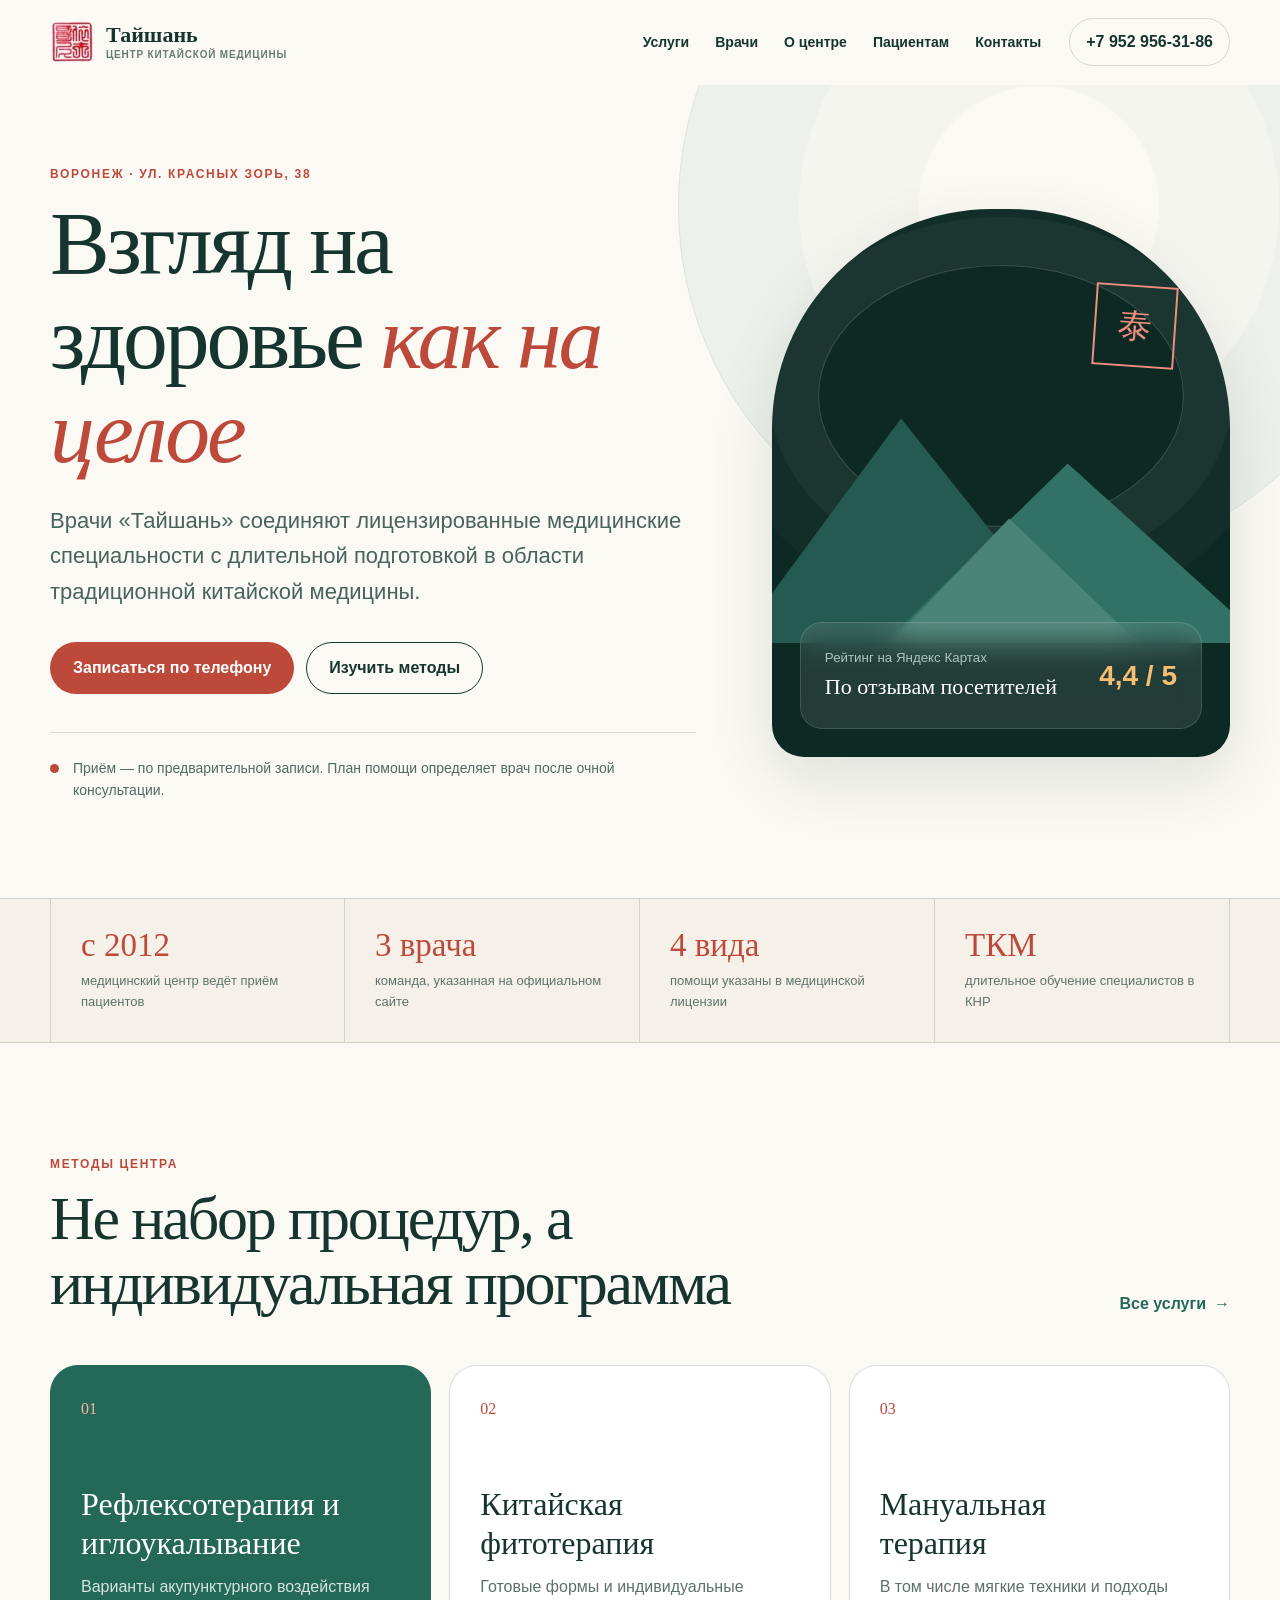
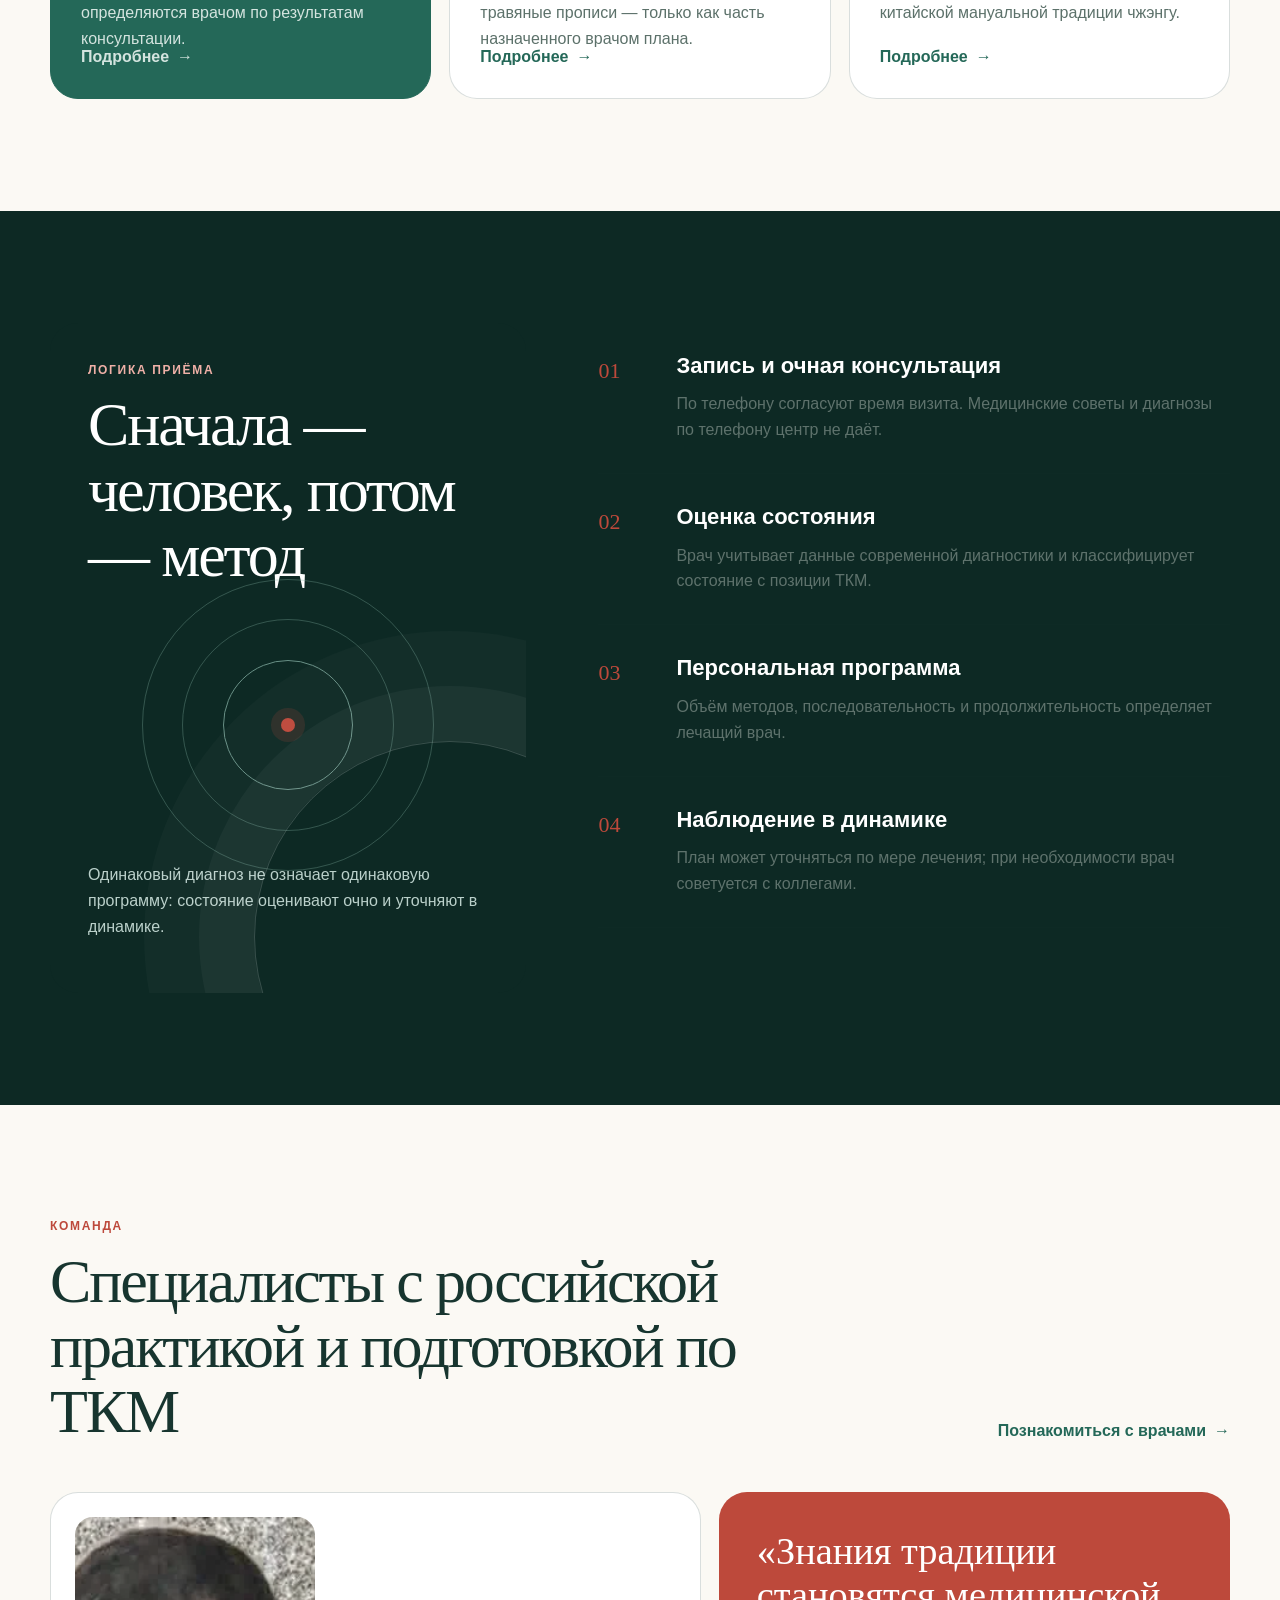
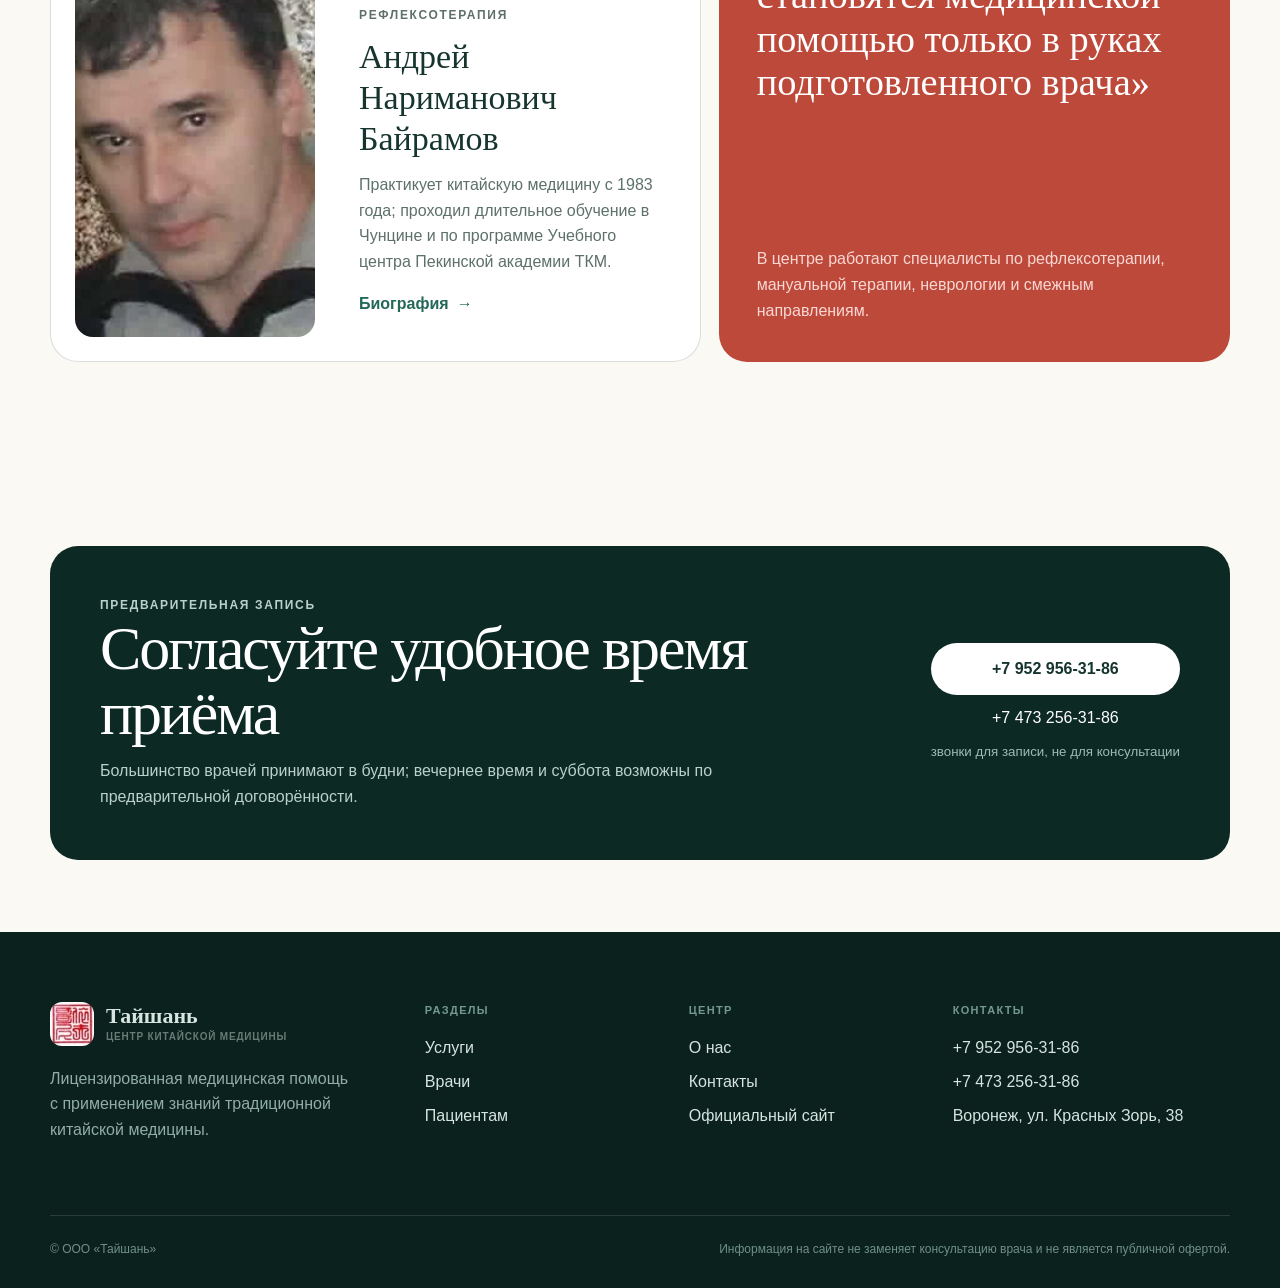
==== index.html @ c24fb1fc "Add files via upload" ====
<!doctype html>
<html lang="ru">
<head>
  <meta charset="utf-8">
  <meta name="viewport" content="width=device-width, initial-scale=1">
  <title>Тайшань — центр китайской медицины в Воронеже</title>
  <meta name="description" content="Центр китайской медицины «Тайшань» в Воронеже: рефлексотерапия, китайская фитотерапия, мануальная терапия, медицинский массаж и неврология.">
  <meta name="theme-color" content="#17352f">
  <link rel="icon" href="assets/images/brand-mark.webp" type="image/webp">
  <link rel="stylesheet" href="styles.css">
</head>
<body>
  <a class="skip-link" href="#main">К содержанию</a>
  <header class="site-header">
    <div class="container header-inner">
      <a class="brand" href="index.html" aria-label="Тайшань — на главную">
        <img src="assets/images/brand-mark.webp" alt="" width="44" height="44">
        <span class="brand-text"><strong>Тайшань</strong><span>центр китайской медицины</span></span>
      </a>
      <nav class="nav" aria-label="Основная навигация">
        <a href="services.html">Услуги</a><a href="doctors.html">Врачи</a><a href="about.html">О центре</a><a href="patients.html">Пациентам</a><a href="contacts.html">Контакты</a>
      </nav>
      <a class="header-phone" href="tel:+79529563186">+7 952 956-31-86</a>
      <button class="menu-toggle" type="button" aria-expanded="false" aria-label="Открыть меню"><span></span></button>
    </div>
  </header>

  <main id="main">
    <section class="hero">
      <div class="container hero-grid">
        <div class="hero-copy" data-reveal>
          <p class="eyebrow">Воронеж · ул. Красных Зорь, 38</p>
          <h1>Взгляд на здоровье <em>как на целое</em></h1>
          <p class="lead">Врачи «Тайшань» соединяют лицензированные медицинские специальности с длительной подготовкой в области традиционной китайской медицины.</p>
          <div class="button-row">
            <a class="button" href="tel:+79529563186">Записаться по телефону</a>
            <a class="button button-outline" href="services.html">Изучить методы</a>
          </div>
          <div class="hero-note"><span></span><div>Приём — по предварительной записи. План помощи определяет врач после очной консультации.</div></div>
        </div>
        <div class="hero-art" data-reveal aria-label="Схематичный силуэт горы Тайшань">
          <div class="hero-seal" aria-hidden="true">泰</div>
          <div class="mountains" aria-hidden="true"><i class="mountain"></i><i class="mountain"></i><i class="mountain"></i></div>
          <div class="hero-card"><div><small>Рейтинг на Яндекс Картах</small><strong>По отзывам посетителей</strong></div><b>4,4 / 5</b></div>
        </div>
      </div>
    </section>

    <section class="fact-strip" aria-label="Ключевые факты">
      <div class="container facts">
        <div class="fact"><strong>с 2012</strong><span>медицинский центр ведёт приём пациентов</span></div>
        <div class="fact"><strong>3 врача</strong><span>команда, указанная на официальном сайте</span></div>
        <div class="fact"><strong>4 вида</strong><span>помощи указаны в медицинской лицензии</span></div>
        <div class="fact"><strong>ТКМ</strong><span>длительное обучение специалистов в КНР</span></div>
      </div>
    </section>

    <section class="section">
      <div class="container">
        <div class="section-head" data-reveal>
          <div><p class="eyebrow">Методы центра</p><h2>Не набор процедур, а индивидуальная программа</h2></div>
          <a class="text-link" href="services.html">Все услуги</a>
        </div>
        <div class="service-grid">
          <article class="service-card featured" data-reveal><span class="service-number">01</span><h3>Рефлексотерапия и иглоукалывание</h3><p>Варианты акупунктурного воздействия определяются врачом по результатам консультации.</p><a class="text-link" href="services.html#acupuncture">Подробнее</a></article>
          <article class="service-card" data-reveal><span class="service-number">02</span><h3>Китайская фитотерапия</h3><p>Готовые формы и индивидуальные травяные прописи — только как часть назначенного врачом плана.</p><a class="text-link" href="services.html#phytotherapy">Подробнее</a></article>
          <article class="service-card" data-reveal><span class="service-number">03</span><h3>Мануальная терапия</h3><p>В том числе мягкие техники и подходы китайской мануальной традиции чжэнгу.</p><a class="text-link" href="services.html#manual">Подробнее</a></article>
        </div>
      </div>
    </section>

    <section class="section section-jade">
      <div class="container approach-grid">
        <div class="approach-visual" data-reveal><p class="eyebrow">Логика приёма</p><h2>Сначала — человек, потом — метод</h2><div class="pulse" aria-hidden="true"><i></i></div><p class="muted">Одинаковый диагноз не означает одинаковую программу: состояние оценивают очно и уточняют в динамике.</p></div>
        <div data-reveal><div class="approach-list">
          <article class="approach-item"><div><h3>Запись и очная консультация</h3><p>По телефону согласуют время визита. Медицинские советы и диагнозы по телефону центр не даёт.</p></div></article>
          <article class="approach-item"><div><h3>Оценка состояния</h3><p>Врач учитывает данные современной диагностики и классифицирует состояние с позиции ТКМ.</p></div></article>
          <article class="approach-item"><div><h3>Персональная программа</h3><p>Объём методов, последовательность и продолжительность определяет лечащий врач.</p></div></article>
          <article class="approach-item"><div><h3>Наблюдение в динамике</h3><p>План может уточняться по мере лечения; при необходимости врач советуется с коллегами.</p></div></article>
        </div></div>
      </div>
    </section>

    <section class="section">
      <div class="container">
        <div class="section-head" data-reveal><div><p class="eyebrow">Команда</p><h2>Специалисты с российской практикой и подготовкой по ТКМ</h2></div><a class="text-link" href="doctors.html">Познакомиться с врачами</a></div>
        <div class="doctor-preview">
          <article class="doctor-feature" data-reveal><img src="assets/images/doctor-bayramov.webp" alt="Андрей Нариманович Байрамов" width="254" height="352"><div class="doctor-feature-content"><p class="eyebrow">Рефлексотерапия</p><h3>Андрей Нариманович Байрамов</h3><p>Практикует китайскую медицину с 1983 года; проходил длительное обучение в Чунцине и по программе Учебного центра Пекинской академии ТКМ.</p><a class="text-link" href="doctors.html#bayramov">Биография</a></div></article>
          <aside class="doctor-note-card" data-reveal><blockquote>«Знания традиции становятся медицинской помощью только в руках подготовленного врача»</blockquote><div><p>В центре работают специалисты по рефлексотерапии, мануальной терапии, неврологии и смежным направлениям.</p></div></aside>
        </div>
      </div>
    </section>

    <section class="section-sm">
      <div class="container cta-panel" data-reveal>
        <div><p class="eyebrow">Предварительная запись</p><h2>Согласуйте удобное время приёма</h2><p>Большинство врачей принимают в будни; вечернее время и суббота возможны по предварительной договорённости.</p></div>
        <div class="cta-actions"><a class="button button-light" href="tel:+79529563186">+7 952 956-31-86</a><a href="tel:+74732563186">+7 473 256-31-86</a><small>звонки для записи, не для консультации</small></div>
      </div>
    </section>
  </main>

  <footer class="site-footer">
    <div class="container"><div class="footer-grid">
      <div class="footer-brand"><a class="brand" href="index.html"><img src="assets/images/brand-mark.webp" alt="" width="44" height="44"><span class="brand-text"><strong>Тайшань</strong><span>центр китайской медицины</span></span></a><p>Лицензированная медицинская помощь с применением знаний традиционной китайской медицины.</p></div>
      <div><p class="footer-title">Разделы</p><div class="footer-links"><a href="services.html">Услуги</a><a href="doctors.html">Врачи</a><a href="patients.html">Пациентам</a></div></div>
      <div><p class="footer-title">Центр</p><div class="footer-links"><a href="about.html">О нас</a><a href="contacts.html">Контакты</a><a href="http://тайшань.рф" target="_blank" rel="noopener">Официальный сайт</a></div></div>
      <div><p class="footer-title">Контакты</p><div class="footer-links"><a href="tel:+79529563186">+7 952 956-31-86</a><a href="tel:+74732563186">+7 473 256-31-86</a><span>Воронеж, ул. Красных Зорь, 38</span></div></div>
    </div><div class="footer-bottom">© ООО «Тайшань» <span>Информация на сайте не заменяет консультацию врача и не является публичной офертой.</span></div></div>
  </footer>
  <script src="script.js"></script>
</body>
</html>
---- styles.css ----
:root {
  --ink: #17352f;
  --ink-deep: #0d2924;
  --paper: #f5f1e8;
  --paper-soft: #fbf9f4;
  --jade: #246858;
  --jade-light: #dbe9e2;
  --cinnabar: #bd493b;
  --gold: #c7a35d;
  --line: rgba(23, 53, 47, 0.16);
  --white: #fff;
  --shadow: 0 22px 64px rgba(15, 47, 40, 0.12);
  --radius: 28px;
  --sans: "Segoe UI", Arial, sans-serif;
  --serif: Georgia, "Times New Roman", serif;
}

* { box-sizing: border-box; }
html { scroll-behavior: smooth; }
body {
  margin: 0;
  color: var(--ink);
  background: var(--paper-soft);
  font-family: var(--sans);
  font-size: 16px;
  line-height: 1.62;
  -webkit-font-smoothing: antialiased;
}
body.menu-open { overflow: hidden; }
a { color: inherit; text-decoration: none; }
img { display: block; max-width: 100%; }
button { font: inherit; }
.container { width: min(1180px, calc(100% - 48px)); margin-inline: auto; }
.narrow { width: min(790px, calc(100% - 48px)); margin-inline: auto; }
.skip-link { position: fixed; top: 10px; left: 10px; z-index: 1000; padding: 10px 16px; background: var(--white); transform: translateY(-150%); }
.skip-link:focus { transform: none; }
.eyebrow { margin: 0 0 12px; color: var(--cinnabar); font-size: 12px; font-weight: 800; letter-spacing: .14em; text-transform: uppercase; }
h1, h2, h3, p { margin-top: 0; }
h1, h2 { font-family: var(--serif); font-weight: 400; line-height: 1.05; letter-spacing: -.035em; }
h1 { margin-bottom: 24px; font-size: clamp(48px, 7vw, 92px); }
h2 { margin-bottom: 22px; font-size: clamp(38px, 5vw, 62px); }
h3 { margin-bottom: 12px; font-size: 22px; line-height: 1.2; }
.lead { max-width: 720px; color: #49635d; font-size: clamp(18px, 2vw, 22px); }
.section { padding: 112px 0; }
.section-sm { padding: 72px 0; }
.section-jade { color: var(--white); background: var(--ink-deep); }
.section-jade .eyebrow { color: #efb0a7; }
.section-jade .lead, .section-jade .muted { color: #bad0ca; }
.section-head { display: flex; align-items: end; justify-content: space-between; gap: 32px; margin-bottom: 48px; }
.section-head h2 { max-width: 760px; margin-bottom: 0; }
.muted { color: #62756f; }
.button-row { display: flex; flex-wrap: wrap; gap: 12px; margin-top: 32px; }
.button { display: inline-flex; min-height: 52px; align-items: center; justify-content: center; gap: 10px; padding: 12px 22px; border: 1px solid transparent; border-radius: 999px; background: var(--cinnabar); color: var(--white); font-weight: 750; transition: transform .2s, background .2s, border-color .2s; }
.button:hover { transform: translateY(-2px); background: #a83e32; }
.button-outline { border-color: currentColor; color: var(--ink); background: transparent; }
.button-outline:hover { color: var(--white); border-color: var(--jade); background: var(--jade); }
.button-light { color: var(--ink); background: var(--white); }
.text-link { display: inline-flex; gap: 8px; align-items: center; color: var(--jade); font-weight: 800; }
.text-link::after { content: "→"; transition: transform .2s; }
.text-link:hover::after { transform: translateX(4px); }

.site-header { position: sticky; top: 0; z-index: 100; border-bottom: 1px solid transparent; background: rgba(251, 249, 244, .89); backdrop-filter: blur(18px); }
.site-header.is-scrolled { border-color: var(--line); }
.header-inner { display: flex; min-height: 84px; align-items: center; gap: 28px; }
.brand { display: flex; align-items: center; gap: 12px; margin-right: auto; }
.brand img { width: 44px; height: 44px; border-radius: 12px; }
.brand-text { display: grid; line-height: 1.08; }
.brand-text strong { font-family: var(--serif); font-size: 22px; font-weight: 600; }
.brand-text span { margin-top: 4px; color: #687b75; font-size: 10px; font-weight: 800; letter-spacing: .08em; text-transform: uppercase; }
.nav { display: flex; align-items: center; gap: 26px; }
.nav a { position: relative; font-size: 14px; font-weight: 700; }
.nav a[aria-current="page"], .nav a:hover { color: var(--cinnabar); }
.header-phone { padding: 10px 16px; border: 1px solid var(--line); border-radius: 999px; font-weight: 800; white-space: nowrap; }
.menu-toggle { display: none; width: 48px; height: 48px; border: 1px solid var(--line); border-radius: 50%; color: var(--ink); background: transparent; }
.menu-toggle span, .menu-toggle::before, .menu-toggle::after { display: block; width: 19px; height: 2px; margin: 4px auto; background: currentColor; content: ""; transition: transform .2s, opacity .2s; }
.menu-toggle[aria-expanded="true"] span { opacity: 0; }
.menu-toggle[aria-expanded="true"]::before { transform: translateY(6px) rotate(45deg); }
.menu-toggle[aria-expanded="true"]::after { transform: translateY(-6px) rotate(-45deg); }

.hero { position: relative; overflow: hidden; padding: 80px 0 96px; }
.hero::before { position: absolute; top: -240px; right: -120px; width: 720px; height: 720px; border: 1px solid rgba(36,104,88,.15); border-radius: 50%; content: ""; box-shadow: inset 0 0 0 120px rgba(36,104,88,.035), inset 0 0 0 240px rgba(36,104,88,.025); }
.hero-grid { position: relative; display: grid; grid-template-columns: 1.17fr .83fr; align-items: center; gap: 76px; }
.hero-copy h1 em { color: var(--cinnabar); font-style: italic; }
.hero-note { display: flex; gap: 14px; align-items: flex-start; margin-top: 38px; padding-top: 24px; border-top: 1px solid var(--line); color: #526a63; font-size: 14px; }
.hero-note span { flex: none; width: 9px; height: 9px; margin-top: 7px; border-radius: 50%; background: var(--cinnabar); }
.hero-art { position: relative; min-height: 548px; border-radius: 220px 220px 32px 32px; color: var(--white); background: var(--ink-deep); box-shadow: var(--shadow); overflow: hidden; }
.hero-art::before { position: absolute; inset: 56px 46px auto; height: 260px; border: 1px solid rgba(255,255,255,.18); border-radius: 50%; content: ""; box-shadow: 0 0 0 48px rgba(255,255,255,.035), 0 0 0 96px rgba(255,255,255,.025); }
.mountains { position: absolute; right: -8%; bottom: 114px; left: -8%; height: 250px; }
.mountain { position: absolute; bottom: 0; width: 65%; height: 90%; clip-path: polygon(0 100%, 48% 0, 100% 100%); background: #255a50; }
.mountain:nth-child(2) { right: 0; width: 72%; height: 72%; background: #317264; }
.mountain:nth-child(3) { left: 29%; width: 47%; height: 50%; background: #498476; }
.hero-seal { position: absolute; top: 76px; right: 54px; display: grid; width: 82px; height: 82px; place-items: center; border: 2px solid #ef8d7f; color: #ef8d7f; font-family: var(--serif); font-size: 34px; transform: rotate(4deg); }
.hero-card { position: absolute; right: 28px; bottom: 28px; left: 28px; display: grid; grid-template-columns: 1fr auto; gap: 20px; align-items: center; padding: 24px; border: 1px solid rgba(255,255,255,.14); border-radius: 22px; background: rgba(255,255,255,.09); backdrop-filter: blur(14px); }
.hero-card small { display: block; color: #abc5be; }
.hero-card strong { font-family: var(--serif); font-size: 22px; font-weight: 400; }
.hero-card b { color: #f4bf72; font-size: 28px; }

.fact-strip { border-block: 1px solid var(--line); background: var(--paper); }
.facts { display: grid; grid-template-columns: repeat(4, 1fr); }
.fact { padding: 30px; border-right: 1px solid var(--line); }
.fact:first-child { border-left: 1px solid var(--line); }
.fact strong { display: block; color: var(--cinnabar); font-family: var(--serif); font-size: 33px; font-weight: 400; line-height: 1; }
.fact span { display: block; margin-top: 8px; color: #60736d; font-size: 13px; }

.service-grid { display: grid; grid-template-columns: repeat(3, 1fr); gap: 18px; }
.service-card { position: relative; min-height: 330px; padding: 30px; border: 1px solid var(--line); border-radius: var(--radius); background: var(--white); overflow: hidden; transition: transform .25s, box-shadow .25s; }
.service-card:hover { transform: translateY(-5px); box-shadow: var(--shadow); }
.service-number { color: var(--cinnabar); font-family: var(--serif); font-size: 16px; }
.service-card h3 { max-width: 260px; margin-top: 64px; font-family: var(--serif); font-size: 32px; font-weight: 400; }
.service-card p { color: #5c716a; }
.service-card .text-link { position: absolute; bottom: 28px; left: 30px; }
.service-card.featured { color: var(--white); border-color: var(--jade); background: var(--jade); }
.service-card.featured p, .service-card.featured .text-link { color: #d4e4df; }
.service-card.featured .service-number { color: #f4b5ab; }

.approach-grid { display: grid; grid-template-columns: .86fr 1.14fr; gap: 72px; align-items: start; }
.approach-visual { position: sticky; top: 120px; min-height: 540px; padding: 38px; border-radius: var(--radius); color: var(--white); background: var(--ink-deep); overflow: hidden; }
.approach-visual::after { position: absolute; right: -120px; bottom: -140px; width: 390px; height: 390px; border: 1px solid rgba(255,255,255,.18); border-radius: 50%; content: ""; box-shadow: 0 0 0 55px rgba(255,255,255,.04), 0 0 0 110px rgba(255,255,255,.025); }
.pulse { display: grid; width: 130px; height: 130px; margin: 72px auto; place-items: center; border: 1px solid #688f85; border-radius: 50%; }
.pulse::before, .pulse::after { position: absolute; border: 1px solid rgba(126,171,159,.35); border-radius: 50%; content: ""; }
.pulse::before { width: 210px; height: 210px; }
.pulse::after { width: 290px; height: 290px; }
.pulse i { width: 14px; height: 14px; border-radius: 50%; background: var(--cinnabar); box-shadow: 0 0 0 10px rgba(189,73,59,.16); }
.approach-list { counter-reset: item; }
.approach-item { display: grid; grid-template-columns: 56px 1fr; gap: 22px; padding: 30px 0; border-bottom: 1px solid var(--line); }
.approach-item::before { counter-increment: item; content: "0" counter(item); color: var(--cinnabar); font-family: var(--serif); font-size: 22px; }
.approach-item p { margin-bottom: 0; color: #5e726c; }

.doctor-preview { display: grid; grid-template-columns: 1.12fr .88fr; gap: 18px; }
.doctor-feature { display: grid; grid-template-columns: 240px 1fr; gap: 34px; padding: 24px; border: 1px solid var(--line); border-radius: var(--radius); background: var(--white); }
.doctor-feature img { width: 100%; height: 100%; min-height: 390px; object-fit: cover; border-radius: 18px; filter: saturate(.76); }
.doctor-feature-content { align-self: end; padding: 20px 10px; }
.doctor-feature-content h3 { font-family: var(--serif); font-size: 34px; font-weight: 400; }
.doctor-feature-content p { color: #5d706a; }
.doctor-note-card { display: flex; min-height: 470px; flex-direction: column; justify-content: space-between; padding: 38px; border-radius: var(--radius); color: var(--white); background: var(--cinnabar); }
.doctor-note-card blockquote { margin: 0; font-family: var(--serif); font-size: clamp(27px, 3vw, 40px); line-height: 1.14; }
.doctor-note-card p { margin-bottom: 0; color: #f9d8d3; }

.cta-panel { display: grid; grid-template-columns: 1fr auto; gap: 44px; align-items: center; padding: 50px; border-radius: var(--radius); color: var(--white); background: var(--ink-deep); }
.cta-panel h2 { max-width: 740px; margin-bottom: 12px; }
.cta-panel p { max-width: 720px; margin-bottom: 0; color: #bad0ca; }
.cta-actions { display: grid; gap: 10px; text-align: center; }
.cta-actions small { color: #9fbab3; }

.page-hero { position: relative; overflow: hidden; padding: 80px 0 92px; border-bottom: 1px solid var(--line); background: var(--paper); }
.page-hero::after { position: absolute; right: -100px; bottom: -300px; width: 650px; height: 650px; border: 1px solid rgba(36,104,88,.15); border-radius: 50%; content: ""; box-shadow: 0 0 0 85px rgba(36,104,88,.035), 0 0 0 170px rgba(36,104,88,.025); }
.page-hero .container { position: relative; z-index: 1; }
.page-hero h1 { max-width: 920px; }
.breadcrumb { display: flex; flex-wrap: wrap; gap: 8px; margin-bottom: 38px; color: #667a74; font-size: 13px; }
.breadcrumb span::before { margin-right: 8px; content: "/"; }

.detail-grid { display: grid; grid-template-columns: 320px 1fr; gap: 72px; }
.side-nav { position: sticky; top: 116px; display: grid; gap: 8px; align-self: start; padding: 18px; border: 1px solid var(--line); border-radius: 22px; background: var(--white); }
.side-nav a { padding: 12px 14px; border-radius: 12px; font-weight: 700; }
.side-nav a:hover { color: var(--cinnabar); background: var(--paper); }
.content-section { padding-bottom: 68px; scroll-margin-top: 120px; }
.content-section + .content-section { padding-top: 68px; border-top: 1px solid var(--line); }
.content-section h2 { font-size: clamp(34px, 4vw, 50px); }
.content-section h3 { margin-top: 28px; }
.content-section ul { padding-left: 20px; }
.content-section li + li { margin-top: 8px; }
.method-tags { display: flex; flex-wrap: wrap; gap: 9px; margin-top: 24px; }
.method-tags span { padding: 8px 13px; border: 1px solid var(--line); border-radius: 999px; color: #526a63; background: var(--white); font-size: 14px; }
.notice { margin: 30px 0; padding: 24px; border-left: 4px solid var(--cinnabar); border-radius: 0 18px 18px 0; background: #f6e7e2; }
.notice p:last-child { margin-bottom: 0; }

.direction-grid { display: grid; grid-template-columns: repeat(2, 1fr); gap: 16px; }
.direction-card { padding: 26px; border: 1px solid var(--line); border-radius: 22px; background: var(--white); }
.direction-card h3 { font-family: var(--serif); font-weight: 400; }
.direction-card p { margin-bottom: 0; color: #5c716a; }
.direction-card strong { display: inline-block; margin-bottom: 16px; color: var(--cinnabar); font-family: var(--serif); font-size: 25px; }

.team-grid { display: grid; gap: 28px; }
.team-card { display: grid; grid-template-columns: 290px 1fr; gap: 42px; padding: 28px; border: 1px solid var(--line); border-radius: var(--radius); background: var(--white); }
.team-photo, .team-placeholder { min-height: 360px; border-radius: 20px; }
.team-photo { width: 100%; height: 100%; object-fit: cover; filter: saturate(.78); }
.team-placeholder { position: relative; display: grid; place-items: center; color: #dcebe6; background: var(--ink-deep); overflow: hidden; }
.team-placeholder::before { position: absolute; width: 230px; height: 230px; border: 1px solid rgba(255,255,255,.16); border-radius: 50%; content: ""; box-shadow: 0 0 0 42px rgba(255,255,255,.035); }
.team-placeholder span { position: relative; z-index: 1; font-family: var(--serif); font-size: 72px; }
.team-copy { align-self: center; padding-right: 24px; }
.team-copy h2 { margin-bottom: 8px; font-size: clamp(34px, 4vw, 48px); }
.team-role { margin-bottom: 22px; color: var(--cinnabar); font-weight: 800; }
.team-copy details { margin-top: 18px; padding-top: 18px; border-top: 1px solid var(--line); }
.team-copy summary { cursor: pointer; color: var(--jade); font-weight: 800; }
.team-copy details p { margin: 16px 0 0; color: #5b7069; }

.timeline { position: relative; display: grid; gap: 0; }
.timeline::before { position: absolute; top: 8px; bottom: 8px; left: 90px; width: 1px; background: var(--line); content: ""; }
.timeline-item { display: grid; grid-template-columns: 70px 1fr; gap: 40px; padding: 18px 0 36px; }
.timeline-item strong { position: relative; color: var(--cinnabar); font-family: var(--serif); font-size: 22px; }
.timeline-item strong::after { position: absolute; top: 7px; right: -27px; width: 9px; height: 9px; border: 4px solid var(--paper-soft); border-radius: 50%; background: var(--jade); content: ""; }
.timeline-item p { margin-bottom: 0; }

.doc-grid { display: grid; grid-template-columns: repeat(2, 1fr); gap: 18px; }
.doc-card { padding: 24px; border: 1px solid var(--line); border-radius: 22px; background: var(--white); }
.doc-card img { width: 100%; height: 440px; object-fit: contain; border-radius: 14px; background: #ebe8df; }
.doc-card p { margin: 18px 0 0; color: #566d66; }

.faq { border-top: 1px solid var(--line); }
.faq details { border-bottom: 1px solid var(--line); }
.faq summary { display: flex; justify-content: space-between; gap: 20px; padding: 24px 0; cursor: pointer; font-family: var(--serif); font-size: 24px; list-style: none; }
.faq summary::after { content: "+"; color: var(--cinnabar); }
.faq details[open] summary::after { content: "−"; }
.faq details p { max-width: 760px; padding: 0 0 24px; color: #5d716b; }

.contact-grid { display: grid; grid-template-columns: .92fr 1.08fr; gap: 18px; }
.contact-card { padding: 38px; border: 1px solid var(--line); border-radius: var(--radius); background: var(--white); }
.contact-card.dark { color: var(--white); background: var(--ink-deep); }
.contact-list { display: grid; gap: 26px; margin-top: 36px; }
.contact-item small { display: block; margin-bottom: 3px; color: #6d817b; font-size: 11px; font-weight: 800; letter-spacing: .1em; text-transform: uppercase; }
.contact-card.dark .contact-item small { color: #9bb8b0; }
.contact-item a, .contact-item strong { font-family: var(--serif); font-size: clamp(22px, 3vw, 31px); font-weight: 400; }
.map-schematic { position: relative; min-height: 480px; border-radius: var(--radius); background: #dde5de; overflow: hidden; }
.map-schematic::before, .map-schematic::after { position: absolute; background: rgba(255,255,255,.78); content: ""; transform: rotate(-11deg); }
.map-schematic::before { top: -80px; left: 47%; width: 42px; height: 700px; }
.map-schematic::after { top: 47%; left: -80px; width: 760px; height: 34px; transform: rotate(7deg); }
.map-line { position: absolute; top: -20px; right: 20%; width: 18px; height: 560px; background: rgba(255,255,255,.55); transform: rotate(34deg); }
.map-pin { position: absolute; z-index: 2; top: 47%; left: 53%; display: grid; width: 94px; height: 94px; place-items: center; border: 8px solid rgba(255,255,255,.8); border-radius: 50% 50% 50% 6px; color: var(--white); background: var(--cinnabar); font-family: var(--serif); font-size: 30px; transform: translate(-50%,-50%) rotate(-45deg); box-shadow: var(--shadow); }
.map-pin span { transform: rotate(45deg); }
.map-caption { position: absolute; z-index: 3; right: 24px; bottom: 24px; left: 24px; display: flex; justify-content: space-between; gap: 16px; align-items: center; padding: 20px; border-radius: 18px; background: rgba(255,255,255,.93); }
.map-caption p { margin-bottom: 0; }

.site-footer { padding: 70px 0 28px; color: #d7e4e0; background: #0a211d; }
.footer-grid { display: grid; grid-template-columns: 1.2fr .8fr .8fr 1fr; gap: 42px; }
.footer-brand p { max-width: 300px; margin-top: 20px; color: #91ada5; }
.footer-title { margin-bottom: 16px; color: #74988e; font-size: 11px; font-weight: 800; letter-spacing: .12em; text-transform: uppercase; }
.footer-links { display: grid; gap: 8px; }
.footer-links a:hover { color: #f1a79b; }
.footer-bottom { display: flex; justify-content: space-between; gap: 20px; margin-top: 56px; padding-top: 24px; border-top: 1px solid rgba(255,255,255,.12); color: #718f87; font-size: 12px; }

[data-reveal] { opacity: 0; transform: translateY(18px); transition: opacity .6s ease, transform .6s ease; }
[data-reveal].is-visible { opacity: 1; transform: none; }
:focus-visible { outline: 3px solid rgba(189,73,59,.55); outline-offset: 4px; }

@media (max-width: 1020px) {
  .nav, .header-phone { display: none; }
  .menu-toggle { display: block; }
  .nav.is-open { position: fixed; inset: 84px 0 0; display: flex; flex-direction: column; align-items: stretch; gap: 0; padding: 24px; background: var(--paper-soft); }
  .nav.is-open a { padding: 17px 0; border-bottom: 1px solid var(--line); font-family: var(--serif); font-size: 26px; }
  .hero-grid, .approach-grid, .contact-grid { grid-template-columns: 1fr; }
  .hero-art { min-height: 500px; }
  .service-grid { grid-template-columns: repeat(2, 1fr); }
  .service-card:last-child { grid-column: 1 / -1; }
  .facts { grid-template-columns: repeat(2, 1fr); }
  .fact:nth-child(3) { border-left: 1px solid var(--line); }
  .fact:nth-child(-n+2) { border-bottom: 1px solid var(--line); }
  .approach-visual { position: relative; top: auto; min-height: 430px; }
  .doctor-preview { grid-template-columns: 1fr; }
  .detail-grid { grid-template-columns: 1fr; }
  .side-nav { position: static; grid-template-columns: repeat(3, 1fr); }
  .team-card { grid-template-columns: 230px 1fr; }
  .footer-grid { grid-template-columns: repeat(2, 1fr); }
}

@media (max-width: 720px) {
  .container, .narrow { width: min(100% - 30px, 1180px); }
  .section { padding: 76px 0; }
  .section-sm { padding: 54px 0; }
  .header-inner { min-height: 72px; }
  .nav.is-open { inset: 72px 0 0; }
  .brand-text span { display: none; }
  .hero { padding: 54px 0 72px; }
  .hero-grid { gap: 42px; }
  .hero-art { min-height: 440px; }
  .hero-seal { top: 58px; right: 34px; width: 68px; height: 68px; }
  .hero-card { grid-template-columns: 1fr; }
  .hero-card b { font-size: 23px; }
  .section-head { display: block; }
  .section-head .text-link { margin-top: 18px; }
  .service-grid, .direction-grid, .doc-grid { grid-template-columns: 1fr; }
  .service-card:last-child { grid-column: auto; }
  .service-card { min-height: 300px; }
  .doctor-feature, .team-card { grid-template-columns: 1fr; }
  .doctor-feature img { max-height: 440px; }
  .team-photo, .team-placeholder { min-height: 330px; }
  .team-copy { padding-right: 0; }
  .cta-panel { grid-template-columns: 1fr; padding: 32px 24px; }
  .cta-actions { justify-items: start; }
  .page-hero { padding: 54px 0 68px; }
  .side-nav { display: flex; margin-inline: -15px; padding: 14px 15px; border-inline: 0; border-radius: 0; overflow-x: auto; }
  .side-nav a { white-space: nowrap; }
  .map-caption { display: block; }
  .map-caption .button { margin-top: 14px; }
  .contact-card { padding: 28px 22px; }
  .footer-grid { grid-template-columns: 1fr; }
  .footer-bottom { display: block; }
  .footer-bottom span { display: block; margin-top: 8px; }
}

@media (max-width: 430px) {
  h1 { font-size: 44px; }
  h2 { font-size: 37px; }
  .facts { grid-template-columns: 1fr; }
  .fact { border-right: 1px solid var(--line); border-bottom: 1px solid var(--line); border-left: 1px solid var(--line); }
  .fact:last-child { border-bottom: 0; }
  .hero-art { min-height: 400px; }
  .hero-card { right: 16px; bottom: 16px; left: 16px; padding: 19px; }
  .approach-item { grid-template-columns: 42px 1fr; gap: 12px; }
  .timeline::before { left: 62px; }
  .timeline-item { grid-template-columns: 52px 1fr; gap: 25px; }
  .timeline-item strong::after { right: -17px; }
  .doc-card img { height: 360px; }
  .map-schematic { min-height: 520px; }
}

@media (prefers-reduced-motion: reduce) {
  *, *::before, *::after { scroll-behavior: auto !important; transition-duration: .01ms !important; }
  [data-reveal] { opacity: 1; transform: none; }
}
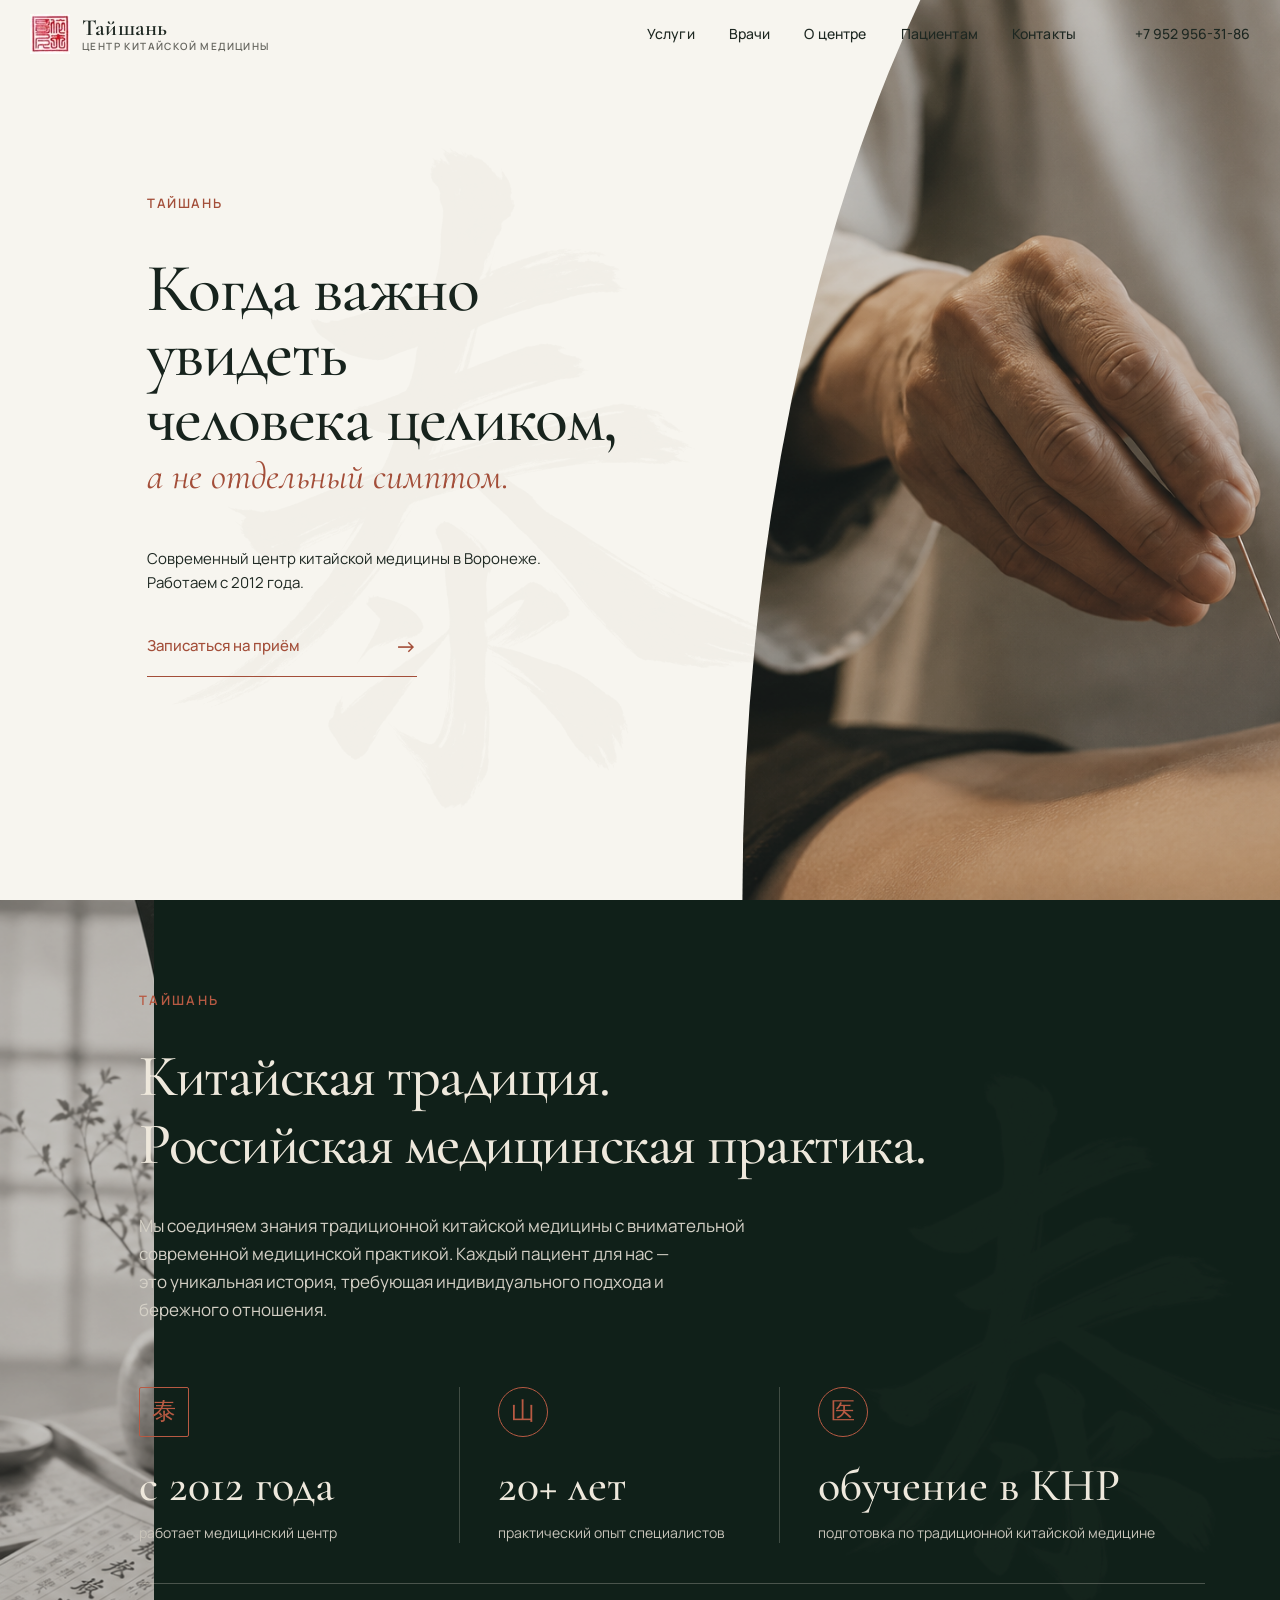
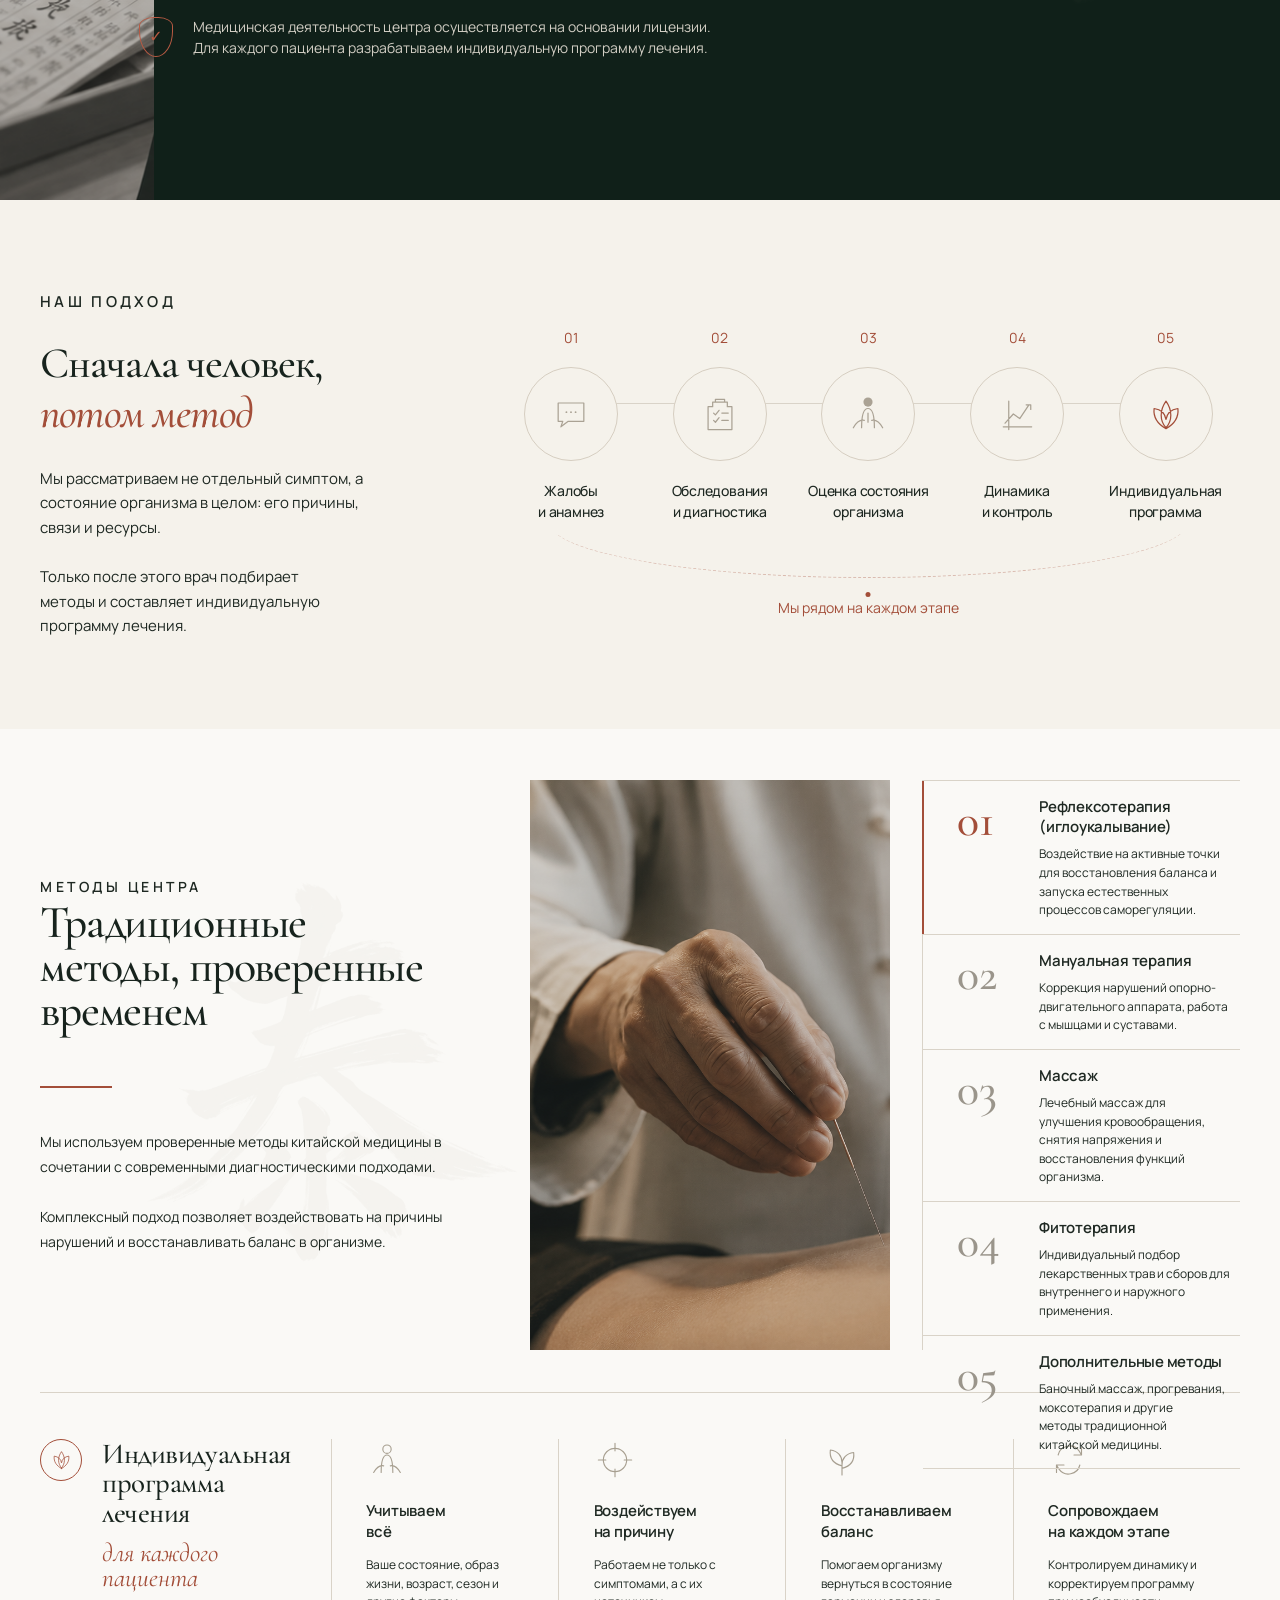
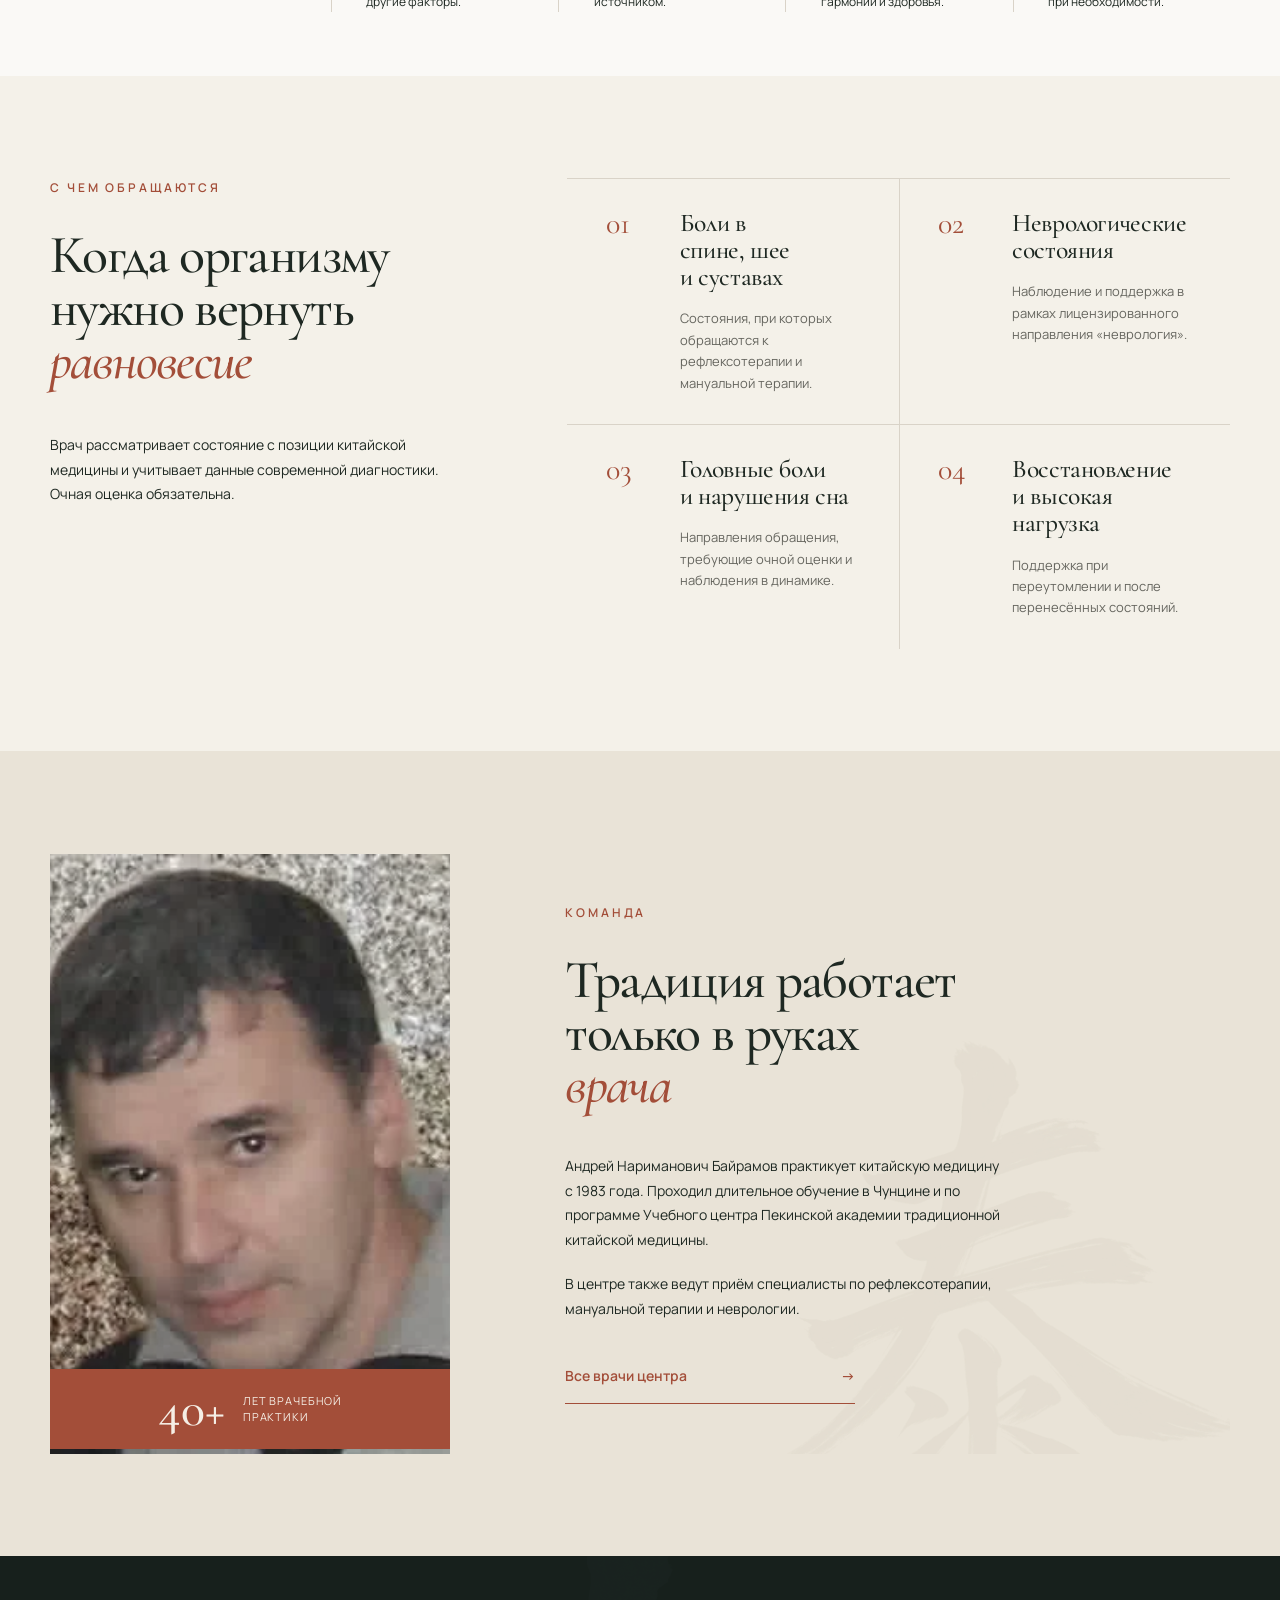
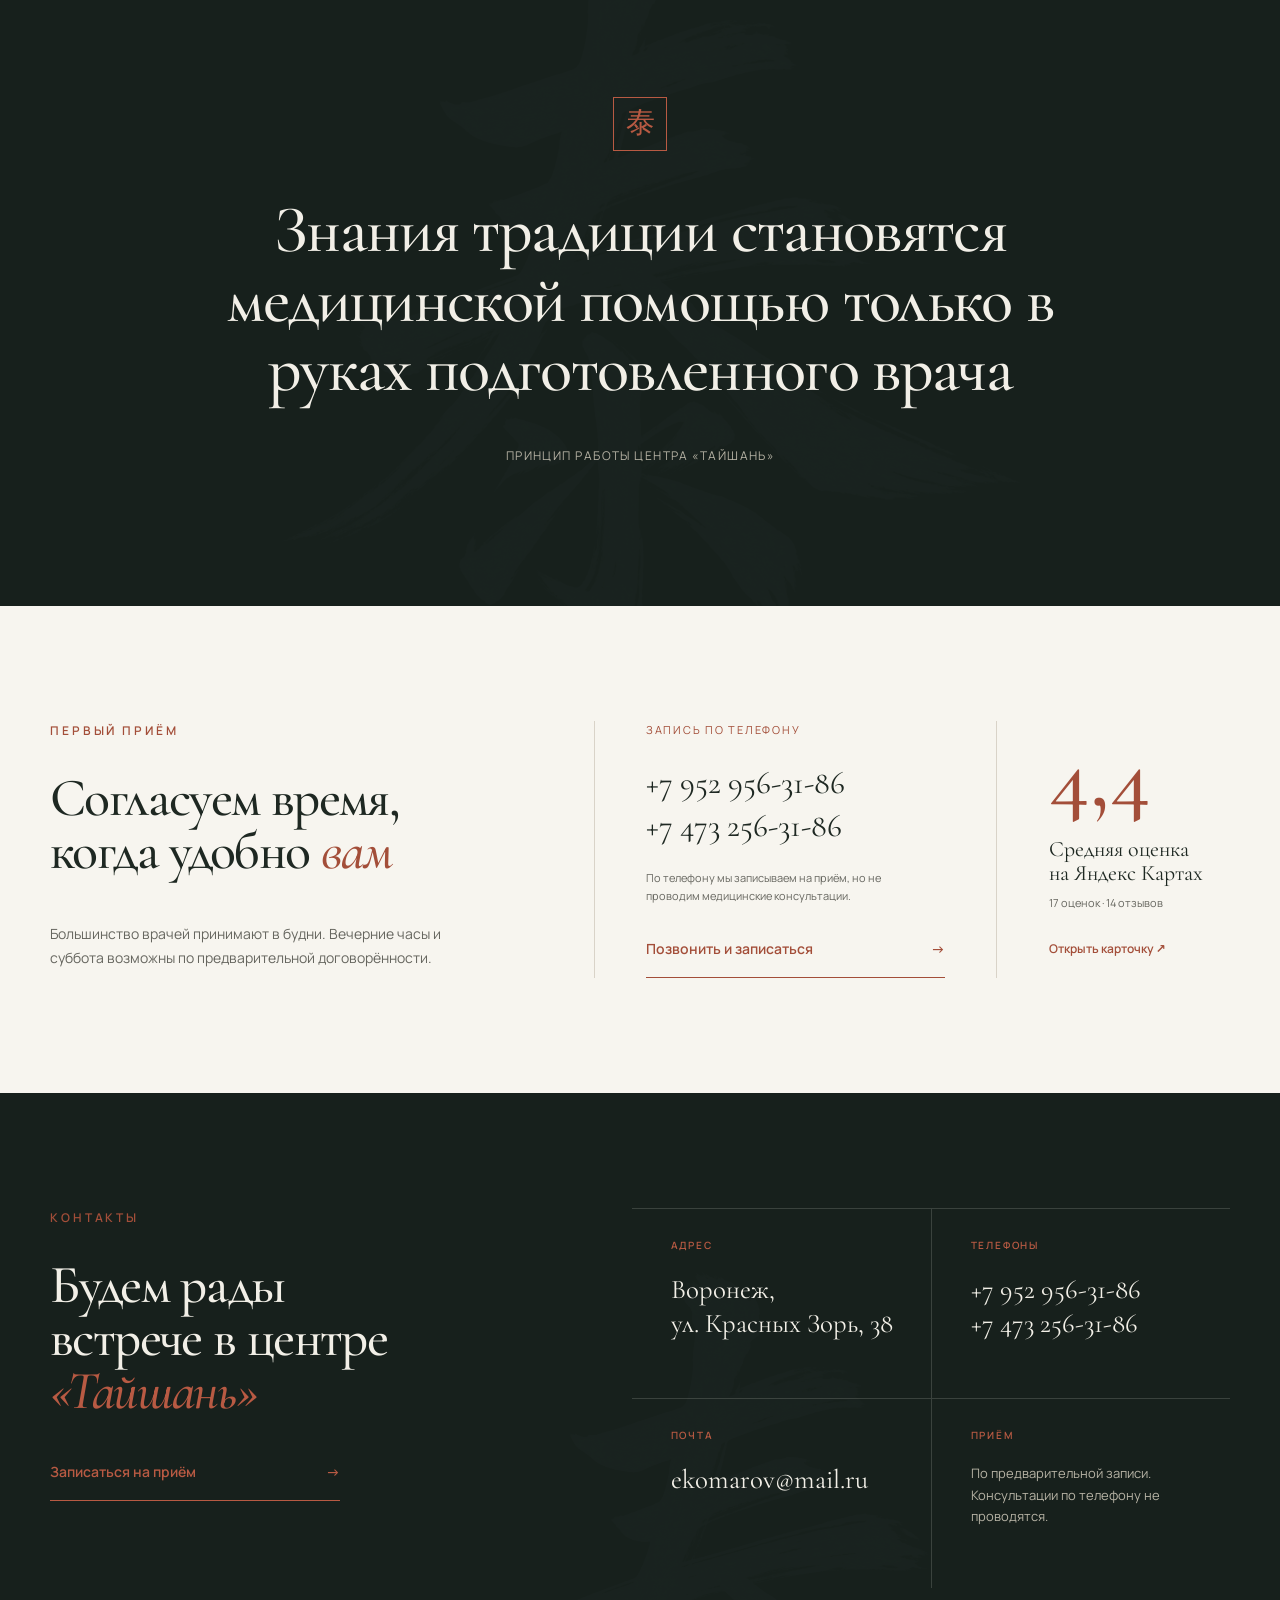
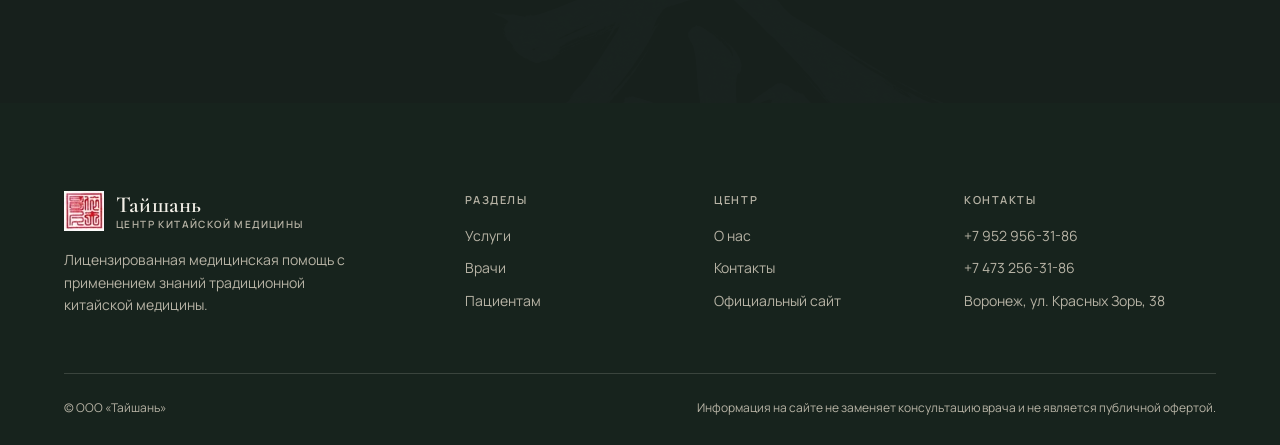
==== commit 56189468: "Обновить главную и добавить страницы методов" ====
--- a/index.html
+++ b/index.html
@@ -4,9 +4,12 @@
   <meta charset="utf-8">
   <meta name="viewport" content="width=device-width, initial-scale=1">
   <title>Тайшань — центр китайской медицины в Воронеже</title>
-  <meta name="description" content="Центр китайской медицины «Тайшань» в Воронеже: рефлексотерапия, китайская фитотерапия, мануальная терапия, медицинский массаж и неврология.">
-  <meta name="theme-color" content="#17352f">
+  <meta name="description" content="Центр китайской медицины «Тайшань» в Воронеже: рефлексотерапия, китайская фитотерапия, мануальная терапия, медицинский массаж и неврология. Приём по предварительной записи.">
+  <meta name="theme-color" content="#17201c">
   <link rel="icon" href="assets/images/brand-mark.webp" type="image/webp">
+  <link rel="preconnect" href="https://fonts.googleapis.com">
+  <link rel="preconnect" href="https://fonts.gstatic.com" crossorigin>
+  <link rel="stylesheet" href="https://fonts.googleapis.com/css2?family=Cormorant+Garamond:ital,wght@0,500;0,600;1,500&family=Manrope:wght@400;500;600;700&display=swap">
   <link rel="stylesheet" href="styles.css">
 </head>
 <body>
@@ -14,7 +17,7 @@
   <header class="site-header">
     <div class="container header-inner">
       <a class="brand" href="index.html" aria-label="Тайшань — на главную">
-        <img src="assets/images/brand-mark.webp" alt="" width="44" height="44">
+        <img src="assets/images/brand-mark.webp" alt="" width="40" height="40">
         <span class="brand-text"><strong>Тайшань</strong><span>центр китайской медицины</span></span>
       </a>
       <nav class="nav" aria-label="Основная навигация">
@@ -27,85 +30,191 @@
 
   <main id="main">
     <section class="hero">
-      <div class="container hero-grid">
-        <div class="hero-copy" data-reveal>
-          <p class="eyebrow">Воронеж · ул. Красных Зорь, 38</p>
-          <h1>Взгляд на здоровье <em>как на целое</em></h1>
-          <p class="lead">Врачи «Тайшань» соединяют лицензированные медицинские специальности с длительной подготовкой в области традиционной китайской медицины.</p>
-          <div class="button-row">
-            <a class="button" href="tel:+79529563186">Записаться по телефону</a>
-            <a class="button button-outline" href="services.html">Изучить методы</a>
+      <img class="hero-symbol" src="assets/images/hero-calligraphy.png" alt="" aria-hidden="true">
+      <div class="hero-inner">
+        <div class="hero-content" data-reveal>
+          <p class="hero-kicker">Тайшань</p>
+          <h1 class="hero-title">Когда важно<br>увидеть<br>человека целиком,</h1>
+          <p class="hero-subtitle">а не отдельный симптом.</p>
+          <p class="hero-description">Современный центр китайской медицины в Воронеже.<br>Работаем с 2012 года.</p>
+          <div class="hero-action-wrap">
+            <a class="hero-cta" href="tel:+79529563186"><span>Записаться на приём</span><span aria-hidden="true">→</span></a>
           </div>
-          <div class="hero-note"><span></span><div>Приём — по предварительной записи. План помощи определяет врач после очной консультации.</div></div>
-        </div>
-        <div class="hero-art" data-reveal aria-label="Схематичный силуэт горы Тайшань">
-          <div class="hero-seal" aria-hidden="true">泰</div>
-          <div class="mountains" aria-hidden="true"><i class="mountain"></i><i class="mountain"></i><i class="mountain"></i></div>
-          <div class="hero-card"><div><small>Рейтинг на Яндекс Картах</small><strong>По отзывам посетителей</strong></div><b>4,4 / 5</b></div>
-        </div>
-      </div>
-    </section>
-
-    <section class="fact-strip" aria-label="Ключевые факты">
-      <div class="container facts">
-        <div class="fact"><strong>с 2012</strong><span>медицинский центр ведёт приём пациентов</span></div>
-        <div class="fact"><strong>3 врача</strong><span>команда, указанная на официальном сайте</span></div>
-        <div class="fact"><strong>4 вида</strong><span>помощи указаны в медицинской лицензии</span></div>
-        <div class="fact"><strong>ТКМ</strong><span>длительное обучение специалистов в КНР</span></div>
-      </div>
-    </section>
-
-    <section class="section">
-      <div class="container">
-        <div class="section-head" data-reveal>
-          <div><p class="eyebrow">Методы центра</p><h2>Не набор процедур, а индивидуальная программа</h2></div>
-          <a class="text-link" href="services.html">Все услуги</a>
-        </div>
-        <div class="service-grid">
-          <article class="service-card featured" data-reveal><span class="service-number">01</span><h3>Рефлексотерапия и иглоукалывание</h3><p>Варианты акупунктурного воздействия определяются врачом по результатам консультации.</p><a class="text-link" href="services.html#acupuncture">Подробнее</a></article>
-          <article class="service-card" data-reveal><span class="service-number">02</span><h3>Китайская фитотерапия</h3><p>Готовые формы и индивидуальные травяные прописи — только как часть назначенного врачом плана.</p><a class="text-link" href="services.html#phytotherapy">Подробнее</a></article>
-          <article class="service-card" data-reveal><span class="service-number">03</span><h3>Мануальная терапия</h3><p>В том числе мягкие техники и подходы китайской мануальной традиции чжэнгу.</p><a class="text-link" href="services.html#manual">Подробнее</a></article>
-        </div>
-      </div>
-    </section>
-
-    <section class="section section-jade">
-      <div class="container approach-grid">
-        <div class="approach-visual" data-reveal><p class="eyebrow">Логика приёма</p><h2>Сначала — человек, потом — метод</h2><div class="pulse" aria-hidden="true"><i></i></div><p class="muted">Одинаковый диагноз не означает одинаковую программу: состояние оценивают очно и уточняют в динамике.</p></div>
-        <div data-reveal><div class="approach-list">
-          <article class="approach-item"><div><h3>Запись и очная консультация</h3><p>По телефону согласуют время визита. Медицинские советы и диагнозы по телефону центр не даёт.</p></div></article>
-          <article class="approach-item"><div><h3>Оценка состояния</h3><p>Врач учитывает данные современной диагностики и классифицирует состояние с позиции ТКМ.</p></div></article>
-          <article class="approach-item"><div><h3>Персональная программа</h3><p>Объём методов, последовательность и продолжительность определяет лечащий врач.</p></div></article>
-          <article class="approach-item"><div><h3>Наблюдение в динамике</h3><p>План может уточняться по мере лечения; при необходимости врач советуется с коллегами.</p></div></article>
-        </div></div>
-      </div>
-    </section>
-
-    <section class="section">
-      <div class="container">
-        <div class="section-head" data-reveal><div><p class="eyebrow">Команда</p><h2>Специалисты с российской практикой и подготовкой по ТКМ</h2></div><a class="text-link" href="doctors.html">Познакомиться с врачами</a></div>
-        <div class="doctor-preview">
-          <article class="doctor-feature" data-reveal><img src="assets/images/doctor-bayramov.webp" alt="Андрей Нариманович Байрамов" width="254" height="352"><div class="doctor-feature-content"><p class="eyebrow">Рефлексотерапия</p><h3>Андрей Нариманович Байрамов</h3><p>Практикует китайскую медицину с 1983 года; проходил длительное обучение в Чунцине и по программе Учебного центра Пекинской академии ТКМ.</p><a class="text-link" href="doctors.html#bayramov">Биография</a></div></article>
-          <aside class="doctor-note-card" data-reveal><blockquote>«Знания традиции становятся медицинской помощью только в руках подготовленного врача»</blockquote><div><p>В центре работают специалисты по рефлексотерапии, мануальной терапии, неврологии и смежным направлениям.</p></div></aside>
-        </div>
-      </div>
-    </section>
-
-    <section class="section-sm">
-      <div class="container cta-panel" data-reveal>
-        <div><p class="eyebrow">Предварительная запись</p><h2>Согласуйте удобное время приёма</h2><p>Большинство врачей принимают в будни; вечернее время и суббота возможны по предварительной договорённости.</p></div>
-        <div class="cta-actions"><a class="button button-light" href="tel:+79529563186">+7 952 956-31-86</a><a href="tel:+74732563186">+7 473 256-31-86</a><small>звонки для записи, не для консультации</small></div>
+        </div>
+        <figure class="hero-photo media-zoom" data-reveal>
+          <img src="assets/images/hero.png" alt="Специалист центра проводит сеанс иглоукалывания" width="1536" height="1024">
+        </figure>
+      </div>
+    </section>
+
+    <section class="tradition-screen section--dark">
+      <div class="tradition-photo" aria-hidden="true"><img src="assets/images/second-screen-reference.png" alt=""></div>
+      <img class="tradition-brush" src="assets/images/hero-calligraphy.png" alt="" aria-hidden="true">
+      <div class="tradition-inner">
+        <div class="tradition-intro" data-reveal>
+          <p class="tradition-kicker">Тайшань</p>
+          <h2>Китайская традиция.<br>Российская медицинская практика.</h2>
+          <p>Мы соединяем знания традиционной китайской медицины с внимательной современной медицинской практикой. Каждый пациент для нас — это уникальная история, требующая индивидуального подхода и бережного отношения.</p>
+        </div>
+        <div class="tradition-facts">
+          <div class="tradition-fact" data-reveal><span class="tradition-icon tradition-icon--square" aria-hidden="true">泰</span><strong>с 2012 года</strong><p>работает медицинский центр</p></div>
+          <div class="tradition-fact" data-reveal><span class="tradition-icon" aria-hidden="true">山</span><strong>20+ лет</strong><p>практический опыт специалистов</p></div>
+          <div class="tradition-fact" data-reveal><span class="tradition-icon" aria-hidden="true">医</span><strong>обучение в КНР</strong><p>подготовка по традиционной китайской медицине</p></div>
+        </div>
+        <div class="tradition-license" data-reveal>
+          <span class="license-shield" aria-hidden="true">✓</span>
+          <p>Медицинская деятельность центра осуществляется на основании лицензии.<br>Для каждого пациента разрабатываем индивидуальную программу лечения.</p>
+        </div>
+      </div>
+    </section>
+
+    <section class="approach-screen" id="approach">
+      <div class="approach-screen-inner">
+        <div class="approach-copy" data-reveal>
+          <p class="approach-kicker">Наш подход</p>
+          <h2>Сначала человек,<br><em>потом метод</em></h2>
+          <p>Мы рассматриваем не отдельный симптом, а состояние организма в целом: его причины, связи и ресурсы.</p>
+          <p>Только после этого врач подбирает методы и составляет индивидуальную программу лечения.</p>
+        </div>
+        <div class="approach-flow" data-reveal>
+          <div class="approach-steps">
+            <article class="approach-step"><span class="approach-number">01</span><span class="approach-circle"><svg viewBox="0 0 48 48" aria-hidden="true"><path d="M10 12h28v20H21l-8 6 2-6h-5z"/><circle cx="19" cy="22" r="1"/><circle cx="24" cy="22" r="1"/><circle cx="29" cy="22" r="1"/></svg></span><h3>Жалобы<br>и анамнез</h3></article>
+            <article class="approach-step"><span class="approach-number">02</span><span class="approach-circle"><svg viewBox="0 0 48 48" aria-hidden="true"><path d="M16 11h16v5h5v25H11V16h5zM19 11v-3h10v3M17 23l2 2 4-5M17 31l2 2 4-5M26 23h7M26 31h7"/></svg></span><h3>Обследования<br>и диагностика</h3></article>
+            <article class="approach-step"><span class="approach-number">03</span><span class="approach-circle"><svg viewBox="0 0 48 48" aria-hidden="true"><circle cx="24" cy="11" r="5"/><path d="M17 39c0-12 2-21 7-21s7 9 7 21M8 39c4-7 8-9 12-8M40 39c-4-7-8-9-12-8M24 23v10"/></svg></span><h3>Оценка состояния<br>организма</h3></article>
+            <article class="approach-step"><span class="approach-number">04</span><span class="approach-circle"><svg viewBox="0 0 48 48" aria-hidden="true"><path d="M9 38h31M15 41V10M11 34l9-10 7 5 10-15M34 14h5v5"/></svg></span><h3>Динамика<br>и контроль</h3></article>
+            <article class="approach-step"><span class="approach-number">05</span><span class="approach-circle approach-circle--accent"><svg viewBox="0 0 48 48" aria-hidden="true"><path d="M24 40c-9-5-14-12-13-22 7 1 12 5 13 12 1-7 6-11 13-12 1 10-4 17-13 22zM24 39c-7-8-7-19 0-29 7 10 7 21 0 29z"/></svg></span><h3>Индивидуальная<br>программа</h3></article>
+          </div>
+          <div class="approach-support"><span>Мы рядом на каждом этапе</span></div>
+        </div>
+      </div>
+    </section>
+
+    <section class="methods-screen" id="methods">
+      <div class="methods-screen-inner">
+        <div class="methods-copy" data-reveal>
+          <img class="methods-symbol" src="assets/images/hero-calligraphy.png" alt="" aria-hidden="true">
+          <p class="methods-kicker">Методы центра</p>
+          <h2>Традиционные<br>методы, проверенные<br>временем</h2>
+          <span class="methods-accent" aria-hidden="true"></span>
+          <p>Мы используем проверенные методы китайской медицины в сочетании с современными диагностическими подходами.</p>
+          <p>Комплексный подход позволяет воздействовать на причины нарушений и восстанавливать баланс в организме.</p>
+        </div>
+
+        <figure class="methods-photo media-zoom" data-reveal>
+          <img src="assets/images/hero.png" alt="Сеанс иглоукалывания в центре «Тайшань»" width="1536" height="1024">
+        </figure>
+
+        <div class="methods-list" data-reveal>
+          <a class="method-row method-row--active" href="reflexotherapy.html"><span>01</span><div><h3>Рефлексотерапия<br>(иглоукалывание)</h3><p>Воздействие на активные точки для восстановления баланса и запуска естественных процессов саморегуляции.</p></div></a>
+          <a class="method-row" href="manual-therapy.html"><span>02</span><div><h3>Мануальная терапия</h3><p>Коррекция нарушений опорно-двигательного аппарата, работа с мышцами и суставами.</p></div></a>
+          <a class="method-row" href="medical-massage.html"><span>03</span><div><h3>Массаж</h3><p>Лечебный массаж для улучшения кровообращения, снятия напряжения и восстановления функций организма.</p></div></a>
+          <a class="method-row" href="phytotherapy.html"><span>04</span><div><h3>Фитотерапия</h3><p>Индивидуальный подбор лекарственных трав и сборов для внутреннего и наружного применения.</p></div></a>
+          <a class="method-row" href="additional-methods.html"><span>05</span><div><h3>Дополнительные методы</h3><p>Баночный массаж, прогревания, моксотерапия и другие методы традиционной китайской медицины.</p></div></a>
+        </div>
+
+        <div class="treatment-principles" data-reveal>
+          <div class="treatment-intro">
+            <span class="principle-icon principle-icon--lotus" aria-hidden="true"><svg viewBox="0 0 48 48"><path d="M24 40c-9-5-14-12-13-22 7 1 12 5 13 12 1-7 6-11 13-12 1 10-4 17-13 22zM24 39c-7-8-7-19 0-29 7 10 7 21 0 29z"/></svg></span>
+            <div><h3>Индивидуальная<br>программа лечения</h3><em>для каждого пациента</em></div>
+          </div>
+          <div class="treatment-principle"><span class="principle-icon" aria-hidden="true"><svg viewBox="0 0 48 48"><circle cx="24" cy="11" r="5"/><path d="M17 39c0-12 2-21 7-21s7 9 7 21M8 39c4-7 8-9 12-8M40 39c-4-7-8-9-12-8"/></svg></span><h3>Учитываем<br>всё</h3><p>Ваше состояние, образ жизни, возраст, сезон и другие факторы.</p></div>
+          <div class="treatment-principle"><span class="principle-icon" aria-hidden="true"><svg viewBox="0 0 48 48"><circle cx="24" cy="24" r="14"/><path d="M24 4v9M24 35v9M4 24h9M35 24h9"/></svg></span><h3>Воздействуем<br>на причину</h3><p>Работаем не только с симптомами, а с их источником.</p></div>
+          <div class="treatment-principle"><span class="principle-icon" aria-hidden="true"><svg viewBox="0 0 48 48"><path d="M24 42V25M24 31C12 28 9 20 10 12c9 1 14 7 14 15M24 34c12-3 15-11 14-19-9 1-14 7-14 15"/></svg></span><h3>Восстанавливаем<br>баланс</h3><p>Помогаем организму вернуться в состояние гармонии и здоровья.</p></div>
+          <div class="treatment-principle"><span class="principle-icon" aria-hidden="true"><svg viewBox="0 0 48 48"><path d="M11 18A14 14 0 0 1 36 13l3 5M37 30A14 14 0 0 1 12 35l-3-5M39 9v9h-9M9 39v-9h9"/></svg></span><h3>Сопровождаем<br>на каждом этапе</h3><p>Контролируем динамику и корректируем программу при необходимости.</p></div>
+        </div>
+      </div>
+    </section>
+
+    <section class="conditions-screen" id="conditions">
+      <div class="conditions-inner">
+        <div class="conditions-heading" data-reveal>
+          <p class="screen-kicker">С чем обращаются</p>
+          <h2>Когда организму<br>нужно вернуть<br><em>равновесие</em></h2>
+          <p>Врач рассматривает состояние с позиции китайской медицины и учитывает данные современной диагностики. Очная оценка обязательна.</p>
+        </div>
+        <div class="conditions-list" data-reveal>
+          <article><span>01</span><div><h3>Боли в спине, шее<br>и суставах</h3><p>Состояния, при которых обращаются к рефлексотерапии и мануальной терапии.</p></div></article>
+          <article><span>02</span><div><h3>Неврологические<br>состояния</h3><p>Наблюдение и поддержка в рамках лицензированного направления «неврология».</p></div></article>
+          <article><span>03</span><div><h3>Головные боли<br>и нарушения сна</h3><p>Направления обращения, требующие очной оценки и наблюдения в динамике.</p></div></article>
+          <article><span>04</span><div><h3>Восстановление<br>и высокая нагрузка</h3><p>Поддержка при переутомлении и после перенесённых состояний.</p></div></article>
+        </div>
+      </div>
+    </section>
+
+    <section class="doctor-screen" id="team">
+      <div class="doctor-screen-inner">
+        <figure class="doctor-portrait media-zoom" data-reveal><img src="assets/images/doctor-bayramov.webp" alt="Андрей Нариманович Байрамов, врач центра «Тайшань»" width="640" height="800"></figure>
+        <div class="doctor-editorial" data-reveal>
+          <img src="assets/images/hero-calligraphy.png" alt="" aria-hidden="true">
+          <p class="screen-kicker">Команда</p>
+          <h2>Традиция работает<br>только в руках<br><em>врача</em></h2>
+          <p>Андрей Нариманович Байрамов практикует китайскую медицину с 1983 года. Проходил длительное обучение в Чунцине и по программе Учебного центра Пекинской академии традиционной китайской медицины.</p>
+          <p>В центре также ведут приём специалисты по рефлексотерапии, мануальной терапии и неврологии.</p>
+          <a class="editorial-link" href="doctors.html"><span>Все врачи центра</span><span aria-hidden="true">→</span></a>
+        </div>
+        <div class="doctor-experience" data-reveal><strong>40+</strong><span>лет врачебной<br>практики</span></div>
+      </div>
+    </section>
+
+    <section class="principle-quote">
+      <img src="assets/images/hero-calligraphy.png" alt="" aria-hidden="true">
+      <figure data-reveal>
+        <span class="quote-seal" aria-hidden="true">泰</span>
+        <blockquote>Знания традиции становятся медицинской помощью только в руках подготовленного врача</blockquote>
+        <figcaption>Принцип работы центра «Тайшань»</figcaption>
+      </figure>
+    </section>
+
+    <section class="booking-screen" id="booking">
+      <div class="booking-screen-inner">
+        <div class="booking-heading" data-reveal><p class="screen-kicker">Первый приём</p><h2>Согласуем время,<br>когда удобно <em>вам</em></h2><p>Большинство врачей принимают в будни. Вечерние часы и суббота возможны по предварительной договорённости.</p></div>
+        <div class="booking-action" data-reveal><span>Запись по телефону</span><a href="tel:+79529563186">+7 952 956-31-86</a><a href="tel:+74732563186">+7 473 256-31-86</a><small>По телефону мы записываем на приём, но не проводим медицинские консультации.</small><a class="editorial-link" href="tel:+79529563186"><span>Позвонить и записаться</span><span aria-hidden="true">→</span></a></div>
+        <div class="booking-rating" data-reveal><strong>4,4</strong><p>Средняя оценка<br>на Яндекс Картах</p><span>17 оценок · 14 отзывов</span><a href="https://yandex.ru/maps/org/tayshan/205154627418/" target="_blank" rel="noopener">Открыть карточку ↗</a></div>
+      </div>
+    </section>
+
+    <section class="contacts-screen" id="contacts">
+      <img class="contacts-symbol" src="assets/images/hero-calligraphy.png" alt="" aria-hidden="true">
+      <div class="contacts-screen-inner">
+        <div class="contacts-heading" data-reveal><p class="screen-kicker">Контакты</p><h2>Будем рады<br>встрече в центре<br><em>«Тайшань»</em></h2><a class="editorial-link editorial-link--light" href="tel:+79529563186"><span>Записаться на приём</span><span aria-hidden="true">→</span></a></div>
+        <div class="contacts-details" data-reveal>
+          <div><small>Адрес</small><p>Воронеж,<br>ул. Красных Зорь, 38</p></div>
+          <div><small>Телефоны</small><a href="tel:+79529563186">+7 952 956-31-86</a><a href="tel:+74732563186">+7 473 256-31-86</a></div>
+          <div><small>Почта</small><a href="mailto:ekomarov@mail.ru">ekomarov@mail.ru</a></div>
+          <div><small>Приём</small><p>По предварительной записи.<br>Консультации по телефону не проводятся.</p></div>
+        </div>
       </div>
     </section>
   </main>
 
   <footer class="site-footer">
-    <div class="container"><div class="footer-grid">
-      <div class="footer-brand"><a class="brand" href="index.html"><img src="assets/images/brand-mark.webp" alt="" width="44" height="44"><span class="brand-text"><strong>Тайшань</strong><span>центр китайской медицины</span></span></a><p>Лицензированная медицинская помощь с применением знаний традиционной китайской медицины.</p></div>
-      <div><p class="footer-title">Разделы</p><div class="footer-links"><a href="services.html">Услуги</a><a href="doctors.html">Врачи</a><a href="patients.html">Пациентам</a></div></div>
-      <div><p class="footer-title">Центр</p><div class="footer-links"><a href="about.html">О нас</a><a href="contacts.html">Контакты</a><a href="http://тайшань.рф" target="_blank" rel="noopener">Официальный сайт</a></div></div>
-      <div><p class="footer-title">Контакты</p><div class="footer-links"><a href="tel:+79529563186">+7 952 956-31-86</a><a href="tel:+74732563186">+7 473 256-31-86</a><span>Воронеж, ул. Красных Зорь, 38</span></div></div>
-    </div><div class="footer-bottom">© ООО «Тайшань» <span>Информация на сайте не заменяет консультацию врача и не является публичной офертой.</span></div></div>
+    <div class="container">
+      <div class="footer-grid">
+        <div class="footer-brand">
+          <a class="brand" href="index.html">
+            <img src="assets/images/brand-mark.webp" alt="" width="40" height="40">
+            <span class="brand-text"><strong>Тайшань</strong><span>центр китайской медицины</span></span>
+          </a>
+          <p>Лицензированная медицинская помощь с применением знаний традиционной китайской медицины.</p>
+        </div>
+        <div>
+          <p class="footer-title">Разделы</p>
+          <div class="footer-links"><a href="services.html">Услуги</a><a href="doctors.html">Врачи</a><a href="patients.html">Пациентам</a></div>
+        </div>
+        <div>
+          <p class="footer-title">Центр</p>
+          <div class="footer-links"><a href="about.html">О нас</a><a href="contacts.html">Контакты</a><a href="http://тайшань.рф" target="_blank" rel="noopener">Официальный сайт</a></div>
+        </div>
+        <div>
+          <p class="footer-title">Контакты</p>
+          <div class="footer-links"><a href="tel:+79529563186">+7 952 956-31-86</a><a href="tel:+74732563186">+7 473 256-31-86</a><span>Воронеж, ул. Красных Зорь, 38</span></div>
+        </div>
+      </div>
+      <div class="footer-bottom">
+        <span>© ООО «Тайшань»</span>
+        <span>Информация на сайте не заменяет консультацию врача и не является публичной офертой.</span>
+      </div>
+    </div>
   </footer>
   <script src="script.js"></script>
 </body>
--- a/styles.css
+++ b/styles.css
@@ -1,309 +1,972 @@
+/* Тайшань — центр китайской медицины. Дизайн-система: Cormorant Garamond + Manrope,
+   молочный фон, зелёно-графитовый, терракотовый акцент. Без градиентов и теней,
+   радиусы 0–2px, воздух и крупная типографика. */
+
 :root {
-  --ink: #17352f;
-  --ink-deep: #0d2924;
-  --paper: #f5f1e8;
-  --paper-soft: #fbf9f4;
-  --jade: #246858;
-  --jade-light: #dbe9e2;
-  --cinnabar: #bd493b;
-  --gold: #c7a35d;
-  --line: rgba(23, 53, 47, 0.16);
+  --paper: #f3f0e8;
+  --paper-soft: #faf8f3;
+  --greige: #ece6d9;
   --white: #fff;
-  --shadow: 0 22px 64px rgba(15, 47, 40, 0.12);
-  --radius: 28px;
-  --sans: "Segoe UI", Arial, sans-serif;
-  --serif: Georgia, "Times New Roman", serif;
-}
-
-* { box-sizing: border-box; }
-html { scroll-behavior: smooth; }
+  --graphite: #17231d;
+  --dark: #17201c;
+  --ink: #1e2822;
+  --ink-soft: #66665f;
+  --terra: #a34e39;
+  --terra-hover: #893e2d;
+  --dark-accent: #b85a43;
+  --line: #d9d3c8;
+  --line-dark: rgba(242, 239, 231, 0.16);
+  --ornament: #e5e0d5;
+  --dark-text: #f2efe7;
+  --dark-text-soft: #b7b3a5;
+
+  --serif: "Cormorant Garamond", Georgia, "Times New Roman", serif;
+  --sans: "Manrope", "Segoe UI", system-ui, Arial, sans-serif;
+
+  --container: min(1280px, 100% - clamp(40px, 10vw, 160px));
+  --narrow-w: min(760px, 100% - clamp(40px, 10vw, 160px));
+}
+
+*, *::before, *::after { box-sizing: border-box; }
+html { scroll-behavior: smooth; -webkit-text-size-adjust: 100%; }
 body {
   margin: 0;
+  background: var(--paper);
   color: var(--ink);
-  background: var(--paper-soft);
   font-family: var(--sans);
-  font-size: 16px;
-  line-height: 1.62;
+  font-size: 17px;
+  line-height: 1.6;
   -webkit-font-smoothing: antialiased;
+  text-rendering: optimizeLegibility;
 }
 body.menu-open { overflow: hidden; }
+img { display: block; max-width: 100%; }
 a { color: inherit; text-decoration: none; }
-img { display: block; max-width: 100%; }
-button { font: inherit; }
-.container { width: min(1180px, calc(100% - 48px)); margin-inline: auto; }
-.narrow { width: min(790px, calc(100% - 48px)); margin-inline: auto; }
-.skip-link { position: fixed; top: 10px; left: 10px; z-index: 1000; padding: 10px 16px; background: var(--white); transform: translateY(-150%); }
+button { font: inherit; color: inherit; }
+::selection { background: var(--terra); color: var(--paper); }
+section[id] { scroll-margin-top: 96px; }
+
+h1, h2, h3, h4 {
+  margin: 0 0 .5em;
+  font-family: var(--serif);
+  font-weight: 500;
+  line-height: 1.05;
+  letter-spacing: -0.015em;
+  text-wrap: balance;
+}
+h1 { font-size: clamp(44px, 3rem + 2.4vw, 82px); line-height: 1.02; }
+h2 { font-size: clamp(38px, 2.4rem + 1.9vw, 60px); }
+h3 { font-size: clamp(24px, 1.4rem + 1vw, 34px); line-height: 1.14; }
+p { margin: 0 0 1rem; text-wrap: pretty; }
+p:last-child { margin-bottom: 0; }
+
+.container { width: var(--container); margin-inline: auto; }
+.narrow { width: var(--narrow-w); margin-inline: auto; }
+
+.eyebrow {
+  margin: 0 0 20px;
+  color: var(--terra);
+  font-size: 13px;
+  font-weight: 600;
+  letter-spacing: 0.12em;
+  text-transform: uppercase;
+}
+.lead {
+  max-width: 46ch;
+  color: var(--ink-soft);
+  font-size: clamp(18px, 1rem + .4vw, 20px);
+  line-height: 1.55;
+}
+.muted { color: var(--ink-soft); }
+
+/* --- секции и чередование фонов --- */
+.section { padding: clamp(64px, 7vw, 104px) 0; }
+.section-sm { padding: clamp(56px, 6vw, 88px) 0; }
+.section--tight { padding: clamp(56px, 6vw, 88px) 0; }
+.section--paper { background: var(--paper); }
+.section--soft { background: var(--paper-soft); }
+.section--white { background: var(--white); }
+.section--greige { background: var(--greige); }
+.section--dark { background: var(--dark); color: var(--dark-text); }
+.section--dark :is(h1, h2, h3, h4) { color: var(--dark-text); }
+.section--dark .eyebrow { color: var(--dark-accent); }
+.section--dark :is(.lead, .muted) { color: var(--dark-text-soft); }
+
+.section-head { margin-bottom: clamp(40px, 5vw, 64px); }
+.section-head h2 { max-width: 20ch; margin-bottom: 0; }
+.section-head .eyebrow { margin-bottom: 16px; }
+
+/* --- кнопки и ссылки-стрелки --- */
+.button {
+  --_bg: var(--terra);
+  display: inline-flex;
+  align-items: center;
+  justify-content: center;
+  gap: 10px;
+  min-height: 54px;
+  padding: 0 26px;
+  border: 1px solid var(--_bg);
+  border-radius: 2px;
+  background: var(--_bg);
+  color: var(--white);
+  font-size: 15px;
+  font-weight: 600;
+  letter-spacing: 0.01em;
+  transition: background .25s, border-color .25s, color .25s;
+}
+.button:hover:not(:disabled) { --_bg: var(--terra-hover); }
+.button--ghost { --_bg: transparent; border-color: currentColor; color: inherit; }
+.button--ghost:hover:not(:disabled) { color: var(--terra); }
+.section--dark .button--ghost:hover:not(:disabled) { color: var(--dark-accent); }
+
+.link-arrow {
+  display: inline-flex;
+  align-items: center;
+  gap: 12px;
+  color: var(--terra);
+  font-size: 15px;
+  font-weight: 600;
+  letter-spacing: 0.01em;
+}
+.section--dark .link-arrow { color: var(--dark-accent); }
+.link-arrow::before {
+  content: "";
+  order: 1;
+  width: clamp(28px, 7vw, 64px);
+  height: 1px;
+  background: currentColor;
+  transition: width .3s ease;
+}
+.link-arrow::after { content: "\2192"; order: 2; margin-left: -4px; }
+.link-arrow:hover::before { width: clamp(44px, 9vw, 92px); }
+
+/* --- шапка --- */
+.skip-link {
+  position: fixed;
+  top: 8px;
+  left: 8px;
+  z-index: 200;
+  padding: 10px 16px;
+  background: var(--white);
+  border: 1px solid var(--line);
+  transform: translateY(-160%);
+}
 .skip-link:focus { transform: none; }
-.eyebrow { margin: 0 0 12px; color: var(--cinnabar); font-size: 12px; font-weight: 800; letter-spacing: .14em; text-transform: uppercase; }
-h1, h2, h3, p { margin-top: 0; }
-h1, h2 { font-family: var(--serif); font-weight: 400; line-height: 1.05; letter-spacing: -.035em; }
-h1 { margin-bottom: 24px; font-size: clamp(48px, 7vw, 92px); }
-h2 { margin-bottom: 22px; font-size: clamp(38px, 5vw, 62px); }
-h3 { margin-bottom: 12px; font-size: 22px; line-height: 1.2; }
-.lead { max-width: 720px; color: #49635d; font-size: clamp(18px, 2vw, 22px); }
-.section { padding: 112px 0; }
-.section-sm { padding: 72px 0; }
-.section-jade { color: var(--white); background: var(--ink-deep); }
-.section-jade .eyebrow { color: #efb0a7; }
-.section-jade .lead, .section-jade .muted { color: #bad0ca; }
-.section-head { display: flex; align-items: end; justify-content: space-between; gap: 32px; margin-bottom: 48px; }
-.section-head h2 { max-width: 760px; margin-bottom: 0; }
-.muted { color: #62756f; }
-.button-row { display: flex; flex-wrap: wrap; gap: 12px; margin-top: 32px; }
-.button { display: inline-flex; min-height: 52px; align-items: center; justify-content: center; gap: 10px; padding: 12px 22px; border: 1px solid transparent; border-radius: 999px; background: var(--cinnabar); color: var(--white); font-weight: 750; transition: transform .2s, background .2s, border-color .2s; }
-.button:hover { transform: translateY(-2px); background: #a83e32; }
-.button-outline { border-color: currentColor; color: var(--ink); background: transparent; }
-.button-outline:hover { color: var(--white); border-color: var(--jade); background: var(--jade); }
-.button-light { color: var(--ink); background: var(--white); }
-.text-link { display: inline-flex; gap: 8px; align-items: center; color: var(--jade); font-weight: 800; }
-.text-link::after { content: "→"; transition: transform .2s; }
-.text-link:hover::after { transform: translateX(4px); }
-
-.site-header { position: sticky; top: 0; z-index: 100; border-bottom: 1px solid transparent; background: rgba(251, 249, 244, .89); backdrop-filter: blur(18px); }
-.site-header.is-scrolled { border-color: var(--line); }
-.header-inner { display: flex; min-height: 84px; align-items: center; gap: 28px; }
+
+.site-header {
+  position: fixed;
+  top: 0;
+  left: 0;
+  right: 0;
+  z-index: 100;
+  background: transparent;
+  transition: background-color .28s ease;
+}
+.site-header.is-scrolled { background: rgba(255, 255, 255, .96); }
+@supports (backdrop-filter: blur(1px)) {
+  .site-header { background: transparent; backdrop-filter: none; }
+  .site-header.is-scrolled { background: rgba(255, 255, 255, .9); backdrop-filter: blur(10px); }
+}
+.header-inner { width: 100%; max-width: 1300px; min-height: 68px; margin-inline: auto; padding-inline: 30px; display: flex; align-items: center; gap: 34px; }
 .brand { display: flex; align-items: center; gap: 12px; margin-right: auto; }
-.brand img { width: 44px; height: 44px; border-radius: 12px; }
-.brand-text { display: grid; line-height: 1.08; }
-.brand-text strong { font-family: var(--serif); font-size: 22px; font-weight: 600; }
-.brand-text span { margin-top: 4px; color: #687b75; font-size: 10px; font-weight: 800; letter-spacing: .08em; text-transform: uppercase; }
-.nav { display: flex; align-items: center; gap: 26px; }
-.nav a { position: relative; font-size: 14px; font-weight: 700; }
-.nav a[aria-current="page"], .nav a:hover { color: var(--cinnabar); }
-.header-phone { padding: 10px 16px; border: 1px solid var(--line); border-radius: 999px; font-weight: 800; white-space: nowrap; }
-.menu-toggle { display: none; width: 48px; height: 48px; border: 1px solid var(--line); border-radius: 50%; color: var(--ink); background: transparent; }
-.menu-toggle span, .menu-toggle::before, .menu-toggle::after { display: block; width: 19px; height: 2px; margin: 4px auto; background: currentColor; content: ""; transition: transform .2s, opacity .2s; }
+.brand img { width: 40px; height: 40px; }
+.brand-text { display: grid; line-height: 1.1; }
+.brand-text strong { font-family: var(--serif); font-size: 23px; font-weight: 600; letter-spacing: 0.01em; }
+.brand-text span { color: var(--ink-soft); font-size: 10px; font-weight: 600; letter-spacing: 0.14em; text-transform: uppercase; }
+.nav { display: flex; align-items: center; gap: 34px; }
+.nav a { font-size: 14px; font-weight: 500; letter-spacing: 0.01em; }
+.nav a:hover, .nav a[aria-current="page"] { color: var(--terra); }
+.header-phone { margin-left: 25px; font-size: 14px; font-weight: 500; white-space: nowrap; }
+.header-phone:hover { color: var(--terra); }
+.menu-toggle { display: none; width: 44px; height: 44px; border: 1px solid var(--line); background: transparent; }
+.menu-toggle span, .menu-toggle::before, .menu-toggle::after {
+  content: "";
+  display: block;
+  width: 18px;
+  height: 1.5px;
+  margin: 4px auto;
+  background: currentColor;
+  transition: transform .25s, opacity .25s;
+}
 .menu-toggle[aria-expanded="true"] span { opacity: 0; }
-.menu-toggle[aria-expanded="true"]::before { transform: translateY(6px) rotate(45deg); }
-.menu-toggle[aria-expanded="true"]::after { transform: translateY(-6px) rotate(-45deg); }
-
-.hero { position: relative; overflow: hidden; padding: 80px 0 96px; }
-.hero::before { position: absolute; top: -240px; right: -120px; width: 720px; height: 720px; border: 1px solid rgba(36,104,88,.15); border-radius: 50%; content: ""; box-shadow: inset 0 0 0 120px rgba(36,104,88,.035), inset 0 0 0 240px rgba(36,104,88,.025); }
-.hero-grid { position: relative; display: grid; grid-template-columns: 1.17fr .83fr; align-items: center; gap: 76px; }
-.hero-copy h1 em { color: var(--cinnabar); font-style: italic; }
-.hero-note { display: flex; gap: 14px; align-items: flex-start; margin-top: 38px; padding-top: 24px; border-top: 1px solid var(--line); color: #526a63; font-size: 14px; }
-.hero-note span { flex: none; width: 9px; height: 9px; margin-top: 7px; border-radius: 50%; background: var(--cinnabar); }
-.hero-art { position: relative; min-height: 548px; border-radius: 220px 220px 32px 32px; color: var(--white); background: var(--ink-deep); box-shadow: var(--shadow); overflow: hidden; }
-.hero-art::before { position: absolute; inset: 56px 46px auto; height: 260px; border: 1px solid rgba(255,255,255,.18); border-radius: 50%; content: ""; box-shadow: 0 0 0 48px rgba(255,255,255,.035), 0 0 0 96px rgba(255,255,255,.025); }
-.mountains { position: absolute; right: -8%; bottom: 114px; left: -8%; height: 250px; }
-.mountain { position: absolute; bottom: 0; width: 65%; height: 90%; clip-path: polygon(0 100%, 48% 0, 100% 100%); background: #255a50; }
-.mountain:nth-child(2) { right: 0; width: 72%; height: 72%; background: #317264; }
-.mountain:nth-child(3) { left: 29%; width: 47%; height: 50%; background: #498476; }
-.hero-seal { position: absolute; top: 76px; right: 54px; display: grid; width: 82px; height: 82px; place-items: center; border: 2px solid #ef8d7f; color: #ef8d7f; font-family: var(--serif); font-size: 34px; transform: rotate(4deg); }
-.hero-card { position: absolute; right: 28px; bottom: 28px; left: 28px; display: grid; grid-template-columns: 1fr auto; gap: 20px; align-items: center; padding: 24px; border: 1px solid rgba(255,255,255,.14); border-radius: 22px; background: rgba(255,255,255,.09); backdrop-filter: blur(14px); }
-.hero-card small { display: block; color: #abc5be; }
-.hero-card strong { font-family: var(--serif); font-size: 22px; font-weight: 400; }
-.hero-card b { color: #f4bf72; font-size: 28px; }
-
-.fact-strip { border-block: 1px solid var(--line); background: var(--paper); }
+.menu-toggle[aria-expanded="true"]::before { transform: translateY(5.5px) rotate(45deg); }
+.menu-toggle[aria-expanded="true"]::after { transform: translateY(-5.5px) rotate(-45deg); }
+
+/* --- декоративная система: иероглиф, печать --- */
+.glyph {
+  position: absolute;
+  font-family: var(--serif);
+  font-weight: 500;
+  line-height: 1;
+  color: var(--graphite);
+  opacity: 0.05;
+  user-select: none;
+  pointer-events: none;
+  z-index: 0;
+}
+.section--dark .glyph { color: var(--dark-text); opacity: 0.06; }
+.seal {
+  display: inline-grid;
+  place-items: center;
+  width: 42px;
+  height: 42px;
+  flex: none;
+  background: var(--terra);
+  color: var(--paper);
+  font-family: var(--serif);
+  font-size: 22px;
+  font-weight: 600;
+  transform: rotate(-3deg);
+}
+
+/* --- медиа / плейсхолдеры под фото --- */
+.media { position: relative; overflow: hidden; background: var(--ornament); }
+.media img { width: 100%; height: 100%; object-fit: cover; filter: saturate(.82) contrast(.98); }
+.media--placeholder { display: grid; place-items: center; padding: 32px; border: 1px solid var(--line); text-align: center; }
+.media--placeholder p {
+  margin: 0;
+  max-width: 24ch;
+  color: var(--ink-soft);
+  font-size: 12px;
+  font-weight: 600;
+  letter-spacing: 0.1em;
+  text-transform: uppercase;
+  line-height: 1.8;
+}
+.media-zoom img { transform: scale(1.03); transition: transform .8s ease; }
+.media-zoom.is-visible img { transform: none; }
+
+/* --- hero: editorial split with a diagonal photographic field --- */
+.hero {
+  position: relative;
+  min-height: 100vh;
+  min-height: 100svh;
+  overflow: hidden;
+  background: #f7f5ef;
+}
+.hero-inner {
+  display: flex;
+  align-items: center;
+  width: 100%;
+  max-width: 1440px;
+  min-height: 100vh;
+  min-height: 100svh;
+  margin: 0 auto;
+  padding: 20px 0 50px clamp(90px, 11.5vw, 200px);
+}
+.hero-symbol {
+  position: absolute;
+  z-index: 1;
+  left: 38%;
+  top: 53%;
+  width: min(760px, 58vw);
+  height: auto;
+  opacity: .045;
+  transform: translate(-50%, -50%);
+  pointer-events: none;
+}
+.hero-content {
+  position: relative;
+  z-index: 3;
+  width: 570px;
+  max-width: 570px;
+}
+.hero-kicker {
+  margin: 0 0 42px;
+  color: var(--terra);
+  font-size: 13px;
+  font-weight: 600;
+  letter-spacing: .12em;
+  text-transform: uppercase;
+}
+.hero-title {
+  max-width: none;
+  margin: 0;
+  color: #17231d;
+  font-family: var(--serif);
+  font-size: clamp(68px, 4.7vw, 82px);
+  font-weight: 500;
+  line-height: .96;
+  letter-spacing: -.025em;
+  text-wrap: nowrap;
+}
+.hero-subtitle {
+  margin: 6px 0 0;
+  color: #a34e39;
+  font-family: var(--serif);
+  font-size: 37px;
+  font-style: italic;
+  font-weight: 400;
+  line-height: 1;
+}
+.hero-description {
+  margin: 52px 0 0;
+  color: var(--ink);
+  font-size: 15px;
+  line-height: 1.65;
+}
+.hero-action-wrap { margin-top: 38px; }
+.hero-cta {
+  display: flex;
+  justify-content: space-between;
+  align-items: center;
+  width: 270px;
+  padding-bottom: 18px;
+  border-bottom: 1px solid #a34e39;
+  color: #a34e39;
+  font-size: 15px;
+  font-weight: 500;
+}
+.hero-cta span:last-child { font-size: 22px; line-height: 1; transition: transform .25s ease; }
+.hero-cta:hover span:last-child { transform: translateX(5px); }
+.hero-photo {
+  position: absolute;
+  z-index: 2;
+  right: 0;
+  top: 0;
+  width: 42%;
+  height: 100%;
+  margin: 0;
+  overflow: hidden;
+  clip-path: ellipse(120% 145% at 120% 100%);
+}
+.hero-photo img {
+  width: 100%;
+  height: 100%;
+  object-fit: cover;
+  object-position: 52% center;
+  filter: saturate(.78) contrast(.94) brightness(.95);
+}
+
+/* --- факты --- */
 .facts { display: grid; grid-template-columns: repeat(4, 1fr); }
-.fact { padding: 30px; border-right: 1px solid var(--line); }
-.fact:first-child { border-left: 1px solid var(--line); }
-.fact strong { display: block; color: var(--cinnabar); font-family: var(--serif); font-size: 33px; font-weight: 400; line-height: 1; }
-.fact span { display: block; margin-top: 8px; color: #60736d; font-size: 13px; }
-
-.service-grid { display: grid; grid-template-columns: repeat(3, 1fr); gap: 18px; }
-.service-card { position: relative; min-height: 330px; padding: 30px; border: 1px solid var(--line); border-radius: var(--radius); background: var(--white); overflow: hidden; transition: transform .25s, box-shadow .25s; }
-.service-card:hover { transform: translateY(-5px); box-shadow: var(--shadow); }
-.service-number { color: var(--cinnabar); font-family: var(--serif); font-size: 16px; }
-.service-card h3 { max-width: 260px; margin-top: 64px; font-family: var(--serif); font-size: 32px; font-weight: 400; }
-.service-card p { color: #5c716a; }
-.service-card .text-link { position: absolute; bottom: 28px; left: 30px; }
-.service-card.featured { color: var(--white); border-color: var(--jade); background: var(--jade); }
-.service-card.featured p, .service-card.featured .text-link { color: #d4e4df; }
-.service-card.featured .service-number { color: #f4b5ab; }
-
-.approach-grid { display: grid; grid-template-columns: .86fr 1.14fr; gap: 72px; align-items: start; }
-.approach-visual { position: sticky; top: 120px; min-height: 540px; padding: 38px; border-radius: var(--radius); color: var(--white); background: var(--ink-deep); overflow: hidden; }
-.approach-visual::after { position: absolute; right: -120px; bottom: -140px; width: 390px; height: 390px; border: 1px solid rgba(255,255,255,.18); border-radius: 50%; content: ""; box-shadow: 0 0 0 55px rgba(255,255,255,.04), 0 0 0 110px rgba(255,255,255,.025); }
-.pulse { display: grid; width: 130px; height: 130px; margin: 72px auto; place-items: center; border: 1px solid #688f85; border-radius: 50%; }
-.pulse::before, .pulse::after { position: absolute; border: 1px solid rgba(126,171,159,.35); border-radius: 50%; content: ""; }
-.pulse::before { width: 210px; height: 210px; }
-.pulse::after { width: 290px; height: 290px; }
-.pulse i { width: 14px; height: 14px; border-radius: 50%; background: var(--cinnabar); box-shadow: 0 0 0 10px rgba(189,73,59,.16); }
-.approach-list { counter-reset: item; }
-.approach-item { display: grid; grid-template-columns: 56px 1fr; gap: 22px; padding: 30px 0; border-bottom: 1px solid var(--line); }
-.approach-item::before { counter-increment: item; content: "0" counter(item); color: var(--cinnabar); font-family: var(--serif); font-size: 22px; }
-.approach-item p { margin-bottom: 0; color: #5e726c; }
-
-.doctor-preview { display: grid; grid-template-columns: 1.12fr .88fr; gap: 18px; }
-.doctor-feature { display: grid; grid-template-columns: 240px 1fr; gap: 34px; padding: 24px; border: 1px solid var(--line); border-radius: var(--radius); background: var(--white); }
-.doctor-feature img { width: 100%; height: 100%; min-height: 390px; object-fit: cover; border-radius: 18px; filter: saturate(.76); }
-.doctor-feature-content { align-self: end; padding: 20px 10px; }
-.doctor-feature-content h3 { font-family: var(--serif); font-size: 34px; font-weight: 400; }
-.doctor-feature-content p { color: #5d706a; }
-.doctor-note-card { display: flex; min-height: 470px; flex-direction: column; justify-content: space-between; padding: 38px; border-radius: var(--radius); color: var(--white); background: var(--cinnabar); }
-.doctor-note-card blockquote { margin: 0; font-family: var(--serif); font-size: clamp(27px, 3vw, 40px); line-height: 1.14; }
-.doctor-note-card p { margin-bottom: 0; color: #f9d8d3; }
-
-.cta-panel { display: grid; grid-template-columns: 1fr auto; gap: 44px; align-items: center; padding: 50px; border-radius: var(--radius); color: var(--white); background: var(--ink-deep); }
-.cta-panel h2 { max-width: 740px; margin-bottom: 12px; }
-.cta-panel p { max-width: 720px; margin-bottom: 0; color: #bad0ca; }
-.cta-actions { display: grid; gap: 10px; text-align: center; }
-.cta-actions small { color: #9fbab3; }
-
-.page-hero { position: relative; overflow: hidden; padding: 80px 0 92px; border-bottom: 1px solid var(--line); background: var(--paper); }
-.page-hero::after { position: absolute; right: -100px; bottom: -300px; width: 650px; height: 650px; border: 1px solid rgba(36,104,88,.15); border-radius: 50%; content: ""; box-shadow: 0 0 0 85px rgba(36,104,88,.035), 0 0 0 170px rgba(36,104,88,.025); }
+.fact { padding-left: 28px; border-left: 1px solid var(--line-dark); }
+.fact:first-child { padding-left: 0; border-left: 0; }
+.fact strong {
+  display: block;
+  font-family: var(--serif);
+  font-size: clamp(40px, 4vw, 56px);
+  font-weight: 500;
+  line-height: 1;
+  color: var(--dark-accent);
+}
+.fact span { display: block; margin-top: 12px; color: var(--dark-text-soft); font-size: 14px; line-height: 1.45; }
+
+/* --- второй экран: традиция и медицинская практика --- */
+.tradition-screen {
+  position: relative;
+  min-height: min(100vh, 960px);
+  overflow: hidden;
+  background: #102019;
+}
+.tradition-photo {
+  position: absolute;
+  inset: 0 auto 0 0;
+  z-index: 1;
+  width: clamp(150px, 12vw, 210px);
+  overflow: hidden;
+  clip-path: ellipse(150% 90% at 0 50%);
+}
+.tradition-photo img { width: auto; max-width: none; height: 100%; filter: saturate(.58) contrast(.9) brightness(.9); }
+.tradition-brush {
+  position: absolute;
+  z-index: 1;
+  right: -7%;
+  top: 48%;
+  width: min(680px, 47vw);
+  opacity: .035;
+  transform: translateY(-50%) rotate(-9deg);
+  pointer-events: none;
+}
+.tradition-inner {
+  position: relative;
+  z-index: 2;
+  width: min(1130px, calc(100% - 80px));
+  margin: 0 auto;
+  padding: clamp(86px, 10vh, 118px) 0 clamp(54px, 7vh, 76px) clamp(40px, 5vw, 76px);
+}
+.tradition-intro { max-width: 1040px; }
+.tradition-kicker { margin: 0 0 32px; color: var(--dark-accent); font-size: 13px; font-weight: 600; letter-spacing: .18em; text-transform: uppercase; }
+.tradition-intro h2 { margin-bottom: 34px; color: #eee8dc; font-size: clamp(46px, 4.6vw, 72px); line-height: 1.15; letter-spacing: -.025em; text-wrap: balance; }
+.tradition-intro > p:last-child { max-width: 63ch; color: #d4d0c6; font-size: 17px; line-height: 1.65; }
+.tradition-facts { display: grid; grid-template-columns: .9fr .9fr 1.2fr; margin-top: clamp(52px, 7vh, 76px); }
+.tradition-fact { min-width: 0; padding: 0 clamp(26px, 3vw, 48px); border-left: 1px solid rgba(238, 232, 220, .22); }
+.tradition-fact:first-child { padding-left: 0; border-left: 0; }
+.tradition-icon { display: grid; place-items: center; width: 50px; height: 50px; margin-bottom: 24px; border: 1px solid var(--dark-accent); border-radius: 50%; color: var(--dark-accent); font-family: var(--serif); font-size: 24px; }
+.tradition-icon--square { border-radius: 2px; }
+.tradition-facts strong { display: block; color: #eee8dc; font-family: var(--serif); font-size: clamp(38px, 3.6vw, 54px); font-weight: 500; line-height: 1.05; white-space: nowrap; }
+.tradition-facts p { margin: 12px 0 0; color: #c8c4ba; font-size: 14px; line-height: 1.5; }
+.tradition-license { display: flex; align-items: center; gap: 20px; margin-top: 40px; padding-top: 32px; border-top: 1px solid rgba(238, 232, 220, .26); }
+.license-shield { display: grid; place-items: center; width: 34px; height: 40px; flex: none; border: 1px solid var(--dark-accent); border-radius: 48% 48% 55% 55% / 25% 25% 70% 70%; color: var(--dark-accent); font-size: 16px; }
+.tradition-license p { margin: 0; color: #d2cec4; font-size: 14px; line-height: 1.5; }
+
+/* --- третий экран: путь пациента --- */
+.approach-screen { padding: clamp(68px, 7vw, 94px) 0; background: #f5f2eb; }
+.approach-screen-inner { display: grid; grid-template-columns: minmax(300px, 380px) minmax(0, 1fr); gap: clamp(52px, 6vw, 104px); width: min(1460px, calc(100% - 80px)); margin: 0 auto; align-items: center; }
+.approach-copy { align-self: start; }
+.approach-kicker { margin: 0 0 28px; color: var(--terra); font-size: 12px; font-weight: 600; letter-spacing: .22em; text-transform: uppercase; }
+.approach-copy h2 { margin-bottom: 32px; color: var(--graphite); font-size: clamp(42px, 3.4vw, 58px); line-height: .98; letter-spacing: -.025em; }
+.approach-copy h2 em { display: inline-block; margin-top: 7px; color: var(--terra); font-weight: 500; }
+.approach-copy > p { max-width: 39ch; color: var(--ink); font-size: 15px; line-height: 1.65; }
+.approach-copy > p + p { margin-top: 24px; }
+.approach-flow { position: relative; padding-top: 18px; }
+.approach-steps { position: relative; display: grid; grid-template-columns: repeat(5, minmax(120px, 1fr)); }
+.approach-steps::before { content: ""; position: absolute; left: 9%; right: 9%; top: 76px; height: 1px; background: var(--line); }
+.approach-step { position: relative; z-index: 1; display: grid; justify-items: center; align-content: start; min-width: 0; text-align: center; }
+.approach-number { margin-bottom: 18px; color: var(--terra); font-size: 14px; }
+.approach-circle { display: grid; place-items: center; width: 94px; height: 94px; border: 1px solid #d6cec1; border-radius: 50%; background: #f5f2eb; color: #aaa294; }
+.approach-circle svg { width: 44px; height: 44px; fill: none; stroke: currentColor; stroke-width: 1.35; stroke-linecap: round; stroke-linejoin: round; }
+.approach-circle svg circle { fill: currentColor; stroke: none; }
+.approach-circle--accent { color: var(--terra); }
+.approach-step h3 { margin: 20px 0 0; color: var(--ink); font-family: var(--sans); font-size: 14px; font-weight: 500; line-height: 1.45; }
+.approach-support { position: relative; display: grid; place-items: end center; height: 86px; margin: 12px 7% 0; overflow: hidden; color: var(--terra); font-size: 14px; }
+.approach-support::before { content: ""; position: absolute; left: 0; right: 0; top: -68px; height: 112px; border-bottom: 1px dashed rgba(163, 78, 57, .35); border-radius: 0 0 50% 50%; }
+.approach-support::after { content: ""; position: absolute; left: 50%; bottom: 23px; width: 5px; height: 5px; border-radius: 50%; background: var(--terra); transform: translateX(-50%); }
+.approach-support span { position: relative; z-index: 1; padding-inline: 22px; background: #f5f2eb; }
+
+/* --- четвёртый экран: методы центра --- */
+.methods-screen { padding: clamp(40px, 4vw, 64px) 0 clamp(52px, 5vw, 76px); background: #faf9f6; }
+.methods-screen-inner { display: grid; grid-template-columns: minmax(0, 1.45fr) minmax(360px, .94fr) minmax(350px, 1fr); width: min(1540px, calc(100% - 80px)); margin: 0 auto; }
+.methods-copy { position: relative; display: flex; flex-direction: column; justify-content: center; min-width: 0; padding: 36px clamp(46px, 5vw, 86px) 36px 0; overflow: hidden; }
+.methods-copy > *:not(.methods-symbol) { position: relative; z-index: 1; }
+.methods-symbol { position: absolute; right: -2%; top: 51%; width: min(520px, 87%); max-width: none; opacity: .045; transform: translateY(-50%); pointer-events: none; }
+.methods-kicker { margin: 0 0 34px; color: var(--terra); font-size: 12px; font-weight: 600; letter-spacing: .25em; text-transform: uppercase; }
+.methods-copy h2 { margin: 0; color: var(--graphite); font-size: clamp(46px, 3.35vw, 58px); font-weight: 500; line-height: .96; letter-spacing: -.025em; }
+.methods-accent { display: block; width: 72px; height: 2px; margin: 54px 0 42px; background: var(--terra); }
+.methods-copy > p { max-width: 46ch; margin: 0; color: var(--ink); font-size: 14px; line-height: 1.75; }
+.methods-copy > p + p { margin-top: 26px; }
+.methods-photo { height: clamp(570px, 43vw, 665px); margin: 0; overflow: hidden; }
+.methods-photo img { width: 100%; height: 100%; object-fit: cover; object-position: 56% center; filter: saturate(.74) contrast(.94) brightness(.96); }
+.methods-list { display: grid; grid-template-rows: repeat(5, 1fr); min-width: 0; height: clamp(570px, 43vw, 665px); margin-left: 32px; border-left: 1px solid var(--line); }
+.method-row { position: relative; display: grid; grid-template-columns: 76px minmax(0, 1fr); gap: 6px; padding: 16px 10px 14px 34px; border-bottom: 1px solid var(--line); transition: color .2s ease, background-color .2s ease; }
+.method-row:first-child { border-top: 1px solid var(--line); }
+.method-row::before { content: ""; position: absolute; left: -1px; top: 0; bottom: 0; width: 2px; background: transparent; }
+.method-row--active::before, .method-row:hover::before { background: var(--terra); }
+.method-row > span { color: #9a958b; font-family: var(--serif); font-size: 46px; font-weight: 500; line-height: 1; }
+.method-row--active > span, .method-row:hover > span { color: var(--terra); }
+.method-row h3 { margin: 0 0 8px; color: var(--ink); font-family: var(--sans); font-size: 15px; font-weight: 600; line-height: 1.35; }
+.method-row p { max-width: 29ch; margin: 0; color: var(--ink); font-size: 12px; line-height: 1.55; }
+.treatment-principles { grid-column: 1 / -1; display: grid; grid-template-columns: 1.28fr repeat(4, 1fr); margin-top: 42px; padding-top: 46px; border-top: 1px solid var(--line); }
+.treatment-intro { display: flex; gap: 20px; padding-right: clamp(26px, 3vw, 46px); }
+.treatment-intro h3 { margin: 0; color: var(--graphite); font-size: clamp(29px, 2.2vw, 36px); line-height: 1.02; }
+.treatment-intro em { display: block; margin-top: 12px; color: var(--terra); font-family: var(--serif); font-size: clamp(24px, 2vw, 31px); line-height: 1; }
+.treatment-principle { min-width: 0; padding: 0 clamp(24px, 2.7vw, 44px); border-left: 1px solid var(--line); }
+.principle-icon { display: grid; place-items: center; width: 42px; height: 42px; margin-bottom: 19px; color: #a79f90; }
+.principle-icon svg { width: 40px; height: 40px; fill: none; stroke: currentColor; stroke-width: 1.35; stroke-linecap: round; stroke-linejoin: round; }
+.principle-icon--lotus { flex: none; border: 1px solid var(--terra); border-radius: 50%; color: var(--terra); }
+.principle-icon--lotus svg { width: 27px; height: 27px; }
+.treatment-principle h3 { margin: 0 0 14px; color: var(--ink); font-family: var(--sans); font-size: 15px; font-weight: 600; line-height: 1.4; }
+.treatment-principle p { margin: 0; color: var(--ink); font-size: 12px; line-height: 1.55; }
+
+/* --- оставшиеся экраны главной --- */
+.screen-kicker { margin: 0 0 32px; color: var(--terra); font-size: 12px; font-weight: 600; letter-spacing: .24em; text-transform: uppercase; }
+.conditions-screen { padding: clamp(82px, 8vw, 126px) 0; background: #f4f1e9; }
+.conditions-inner { display: grid; grid-template-columns: minmax(360px, .85fr) minmax(0, 1.4fr); gap: clamp(70px, 9vw, 150px); width: min(1400px, calc(100% - 100px)); margin: 0 auto; }
+.conditions-heading h2, .doctor-editorial h2, .booking-heading h2, .contacts-heading h2 { margin: 0; font-size: clamp(52px, 4.2vw, 70px); font-weight: 500; line-height: .98; letter-spacing: -.03em; }
+.conditions-heading h2 em, .doctor-editorial h2 em, .booking-heading h2 em, .contacts-heading h2 em { color: var(--terra); font-weight: 500; }
+.conditions-heading > p:last-child { max-width: 44ch; margin-top: 46px; font-size: 14px; line-height: 1.75; }
+.conditions-list { display: grid; grid-template-columns: repeat(2, 1fr); align-content: center; }
+.conditions-list article { display: grid; grid-template-columns: 58px 1fr; gap: 16px; min-height: 218px; padding: 30px clamp(20px, 3vw, 46px); border-top: 1px solid var(--line); }
+.conditions-list article:nth-child(even) { border-left: 1px solid var(--line); }
+.conditions-list article > span { color: var(--terra); font-family: var(--serif); font-size: 30px; line-height: 1; }
+.conditions-list h3 { margin: 0 0 18px; font-size: clamp(24px, 2vw, 31px); line-height: 1.06; }
+.conditions-list p { max-width: 31ch; margin: 0; color: var(--ink-soft); font-size: 13px; line-height: 1.65; }
+
+.doctor-screen { padding: clamp(78px, 8vw, 124px) 0; background: #e9e3d7; }
+.doctor-screen-inner { position: relative; display: grid; grid-template-columns: minmax(320px, 400px) minmax(0, 1fr); gap: clamp(72px, 9vw, 150px); width: min(1320px, calc(100% - 100px)); margin: 0 auto; }
+.doctor-portrait { height: 600px; margin: 0; overflow: hidden; }
+.doctor-portrait img { width: 100%; height: 100%; object-fit: cover; object-position: center 20%; filter: saturate(.7) contrast(.96); }
+.doctor-editorial { position: relative; display: flex; flex-direction: column; justify-content: center; overflow: hidden; padding: 36px clamp(20px, 4vw, 70px) 36px 0; }
+.doctor-editorial > img { position: absolute; right: -8%; bottom: -21%; width: min(650px, 86%); opacity: .05; pointer-events: none; }
+.doctor-editorial > *:not(img) { position: relative; z-index: 1; }
+.doctor-editorial > p:not(.screen-kicker) { max-width: 55ch; margin: 42px 0 0; font-size: 14px; line-height: 1.75; }
+.doctor-editorial > p + p:not(.screen-kicker) { margin-top: 20px; }
+.editorial-link { display: flex; align-items: center; justify-content: space-between; width: 290px; margin-top: 44px; padding-bottom: 16px; border-bottom: 1px solid var(--terra); color: var(--terra); font-size: 14px; font-weight: 600; }
+.editorial-link span:last-child { transition: transform .25s ease; }
+.editorial-link:hover span:last-child { transform: translateX(5px); }
+.doctor-experience { position: absolute; left: 0; bottom: 5px; display: flex; align-items: center; justify-content: center; gap: 18px; width: 400px; padding: 20px 34px; background: var(--terra); color: #f5eee5; }
+.doctor-experience strong { font-family: var(--serif); font-size: 50px; font-weight: 500; line-height: .8; }
+.doctor-experience span { font-size: 11px; line-height: 1.45; text-transform: uppercase; letter-spacing: .08em; }
+
+.principle-quote { position: relative; min-height: 650px; display: grid; place-items: center; overflow: hidden; padding: 100px 40px; background: var(--dark); color: var(--dark-text); }
+.principle-quote > img { position: absolute; left: 50%; top: 50%; width: min(850px, 70vw); max-width: none; opacity: .025; transform: translate(-50%, -50%); filter: invert(1); }
+.principle-quote figure { position: relative; z-index: 1; display: grid; justify-items: center; max-width: 980px; margin: 0; text-align: center; }
+.quote-seal { display: grid; place-items: center; width: 54px; height: 54px; margin-bottom: 44px; border: 1px solid var(--dark-accent); color: var(--dark-accent); font-family: var(--serif); font-size: 29px; }
+.principle-quote blockquote { margin: 0; font-family: var(--serif); font-size: clamp(45px, 5.2vw, 76px); font-weight: 500; line-height: 1.05; letter-spacing: -.025em; }
+.principle-quote figcaption { margin-top: 42px; color: var(--dark-text-soft); font-size: 12px; letter-spacing: .12em; text-transform: uppercase; }
+
+.booking-screen { padding: clamp(90px, 9vw, 140px) 0; background: #f7f5ef; }
+.booking-screen-inner { display: grid; grid-template-columns: 1.35fr 1fr .58fr; width: min(1400px, calc(100% - 100px)); margin: 0 auto; }
+.booking-heading { padding-right: clamp(50px, 7vw, 110px); }
+.booking-heading > p:last-child { max-width: 47ch; margin-top: 44px; color: var(--ink-soft); font-size: 14px; line-height: 1.75; }
+.booking-action { display: flex; flex-direction: column; justify-content: center; padding: 0 clamp(38px, 4vw, 68px); border-left: 1px solid var(--line); }
+.booking-action > span { margin-bottom: 22px; color: var(--terra); font-size: 11px; letter-spacing: .16em; text-transform: uppercase; }
+.booking-action > a:not(.editorial-link) { font-family: var(--serif); font-size: clamp(28px, 2.5vw, 39px); line-height: 1.35; }
+.booking-action > small { max-width: 38ch; margin-top: 22px; color: var(--ink-soft); font-size: 11px; line-height: 1.6; }
+.booking-action .editorial-link { width: 100%; margin-top: 34px; }
+.booking-rating { align-self: stretch; display: flex; flex-direction: column; justify-content: center; padding-left: clamp(32px, 4vw, 62px); border-left: 1px solid var(--line); }
+.booking-rating strong { color: var(--terra); font-family: var(--serif); font-size: clamp(76px, 7vw, 112px); font-weight: 500; line-height: .8; }
+.booking-rating p { margin: 24px 0 9px; font-family: var(--serif); font-size: 22px; line-height: 1.1; }
+.booking-rating span { color: var(--ink-soft); font-size: 11px; }
+.booking-rating a { margin-top: 27px; color: var(--terra); font-size: 12px; font-weight: 600; }
+
+.contacts-screen { position: relative; overflow: hidden; padding: clamp(90px, 9vw, 140px) 0; background: var(--dark); color: var(--dark-text); }
+.contacts-symbol { position: absolute; left: 30%; bottom: -38%; width: min(720px, 55vw); max-width: none; opacity: .025; filter: invert(1); pointer-events: none; }
+.contacts-screen-inner { position: relative; z-index: 1; display: grid; grid-template-columns: .95fr 1.25fr; gap: clamp(80px, 10vw, 170px); width: min(1400px, calc(100% - 100px)); margin: 0 auto; }
+.contacts-heading h2 { color: var(--dark-text); }
+.contacts-heading h2 em { color: var(--dark-accent); }
+.editorial-link--light { color: var(--dark-accent); border-color: var(--dark-accent); }
+.contacts-details { display: grid; grid-template-columns: repeat(2, 1fr); align-content: start; }
+.contacts-details > div { min-height: 190px; padding: 28px clamp(24px, 3vw, 48px); border-top: 1px solid var(--line-dark); }
+.contacts-details > div:nth-child(even) { border-left: 1px solid var(--line-dark); }
+.contacts-details small { display: block; margin-bottom: 20px; color: var(--dark-accent); font-size: 10px; font-weight: 600; letter-spacing: .18em; text-transform: uppercase; }
+.contacts-details p, .contacts-details a { display: block; margin: 0; color: var(--dark-text); font-family: var(--serif); font-size: clamp(23px, 2.1vw, 32px); line-height: 1.25; }
+.contacts-details > div:last-child p { color: var(--dark-text-soft); font-family: var(--sans); font-size: 13px; line-height: 1.65; }
+
+/* --- нумерованный паттерн: номер + заголовок + линия + текст --- */
+.numbered { display: grid; gap: clamp(20px, 2.4vw, 32px); }
+.numbered--cols { grid-template-columns: repeat(2, 1fr); column-gap: clamp(32px, 5vw, 72px); }
+.numbered-item {
+  display: grid;
+  gap: 12px;
+  align-content: start;
+  padding-top: 18px;
+  border-top: 1px solid var(--line);
+}
+.section--dark .numbered-item { border-color: var(--line-dark); }
+.numbered-item .num { color: var(--terra); font-size: 13px; font-weight: 600; letter-spacing: 0.12em; }
+.section--dark .numbered-item .num { color: var(--dark-accent); }
+.numbered-item h3 { margin: 0; }
+.numbered-item p { margin: 0; color: var(--ink-soft); }
+.section--dark .numbered-item p { color: var(--dark-text-soft); }
+.numbered-item .link-arrow { margin-top: 4px; }
+
+/* --- асимметричные сплиты --- */
+.split { display: grid; grid-template-columns: minmax(0, 5fr) minmax(0, 7fr); gap: clamp(36px, 6vw, 88px); align-items: start; }
+.split--rev { grid-template-columns: minmax(0, 7fr) minmax(0, 5fr); }
+.split .section-head { margin-bottom: 0; }
+
+/* --- врач --- */
+.doctor { display: grid; grid-template-columns: minmax(0, 5fr) minmax(0, 7fr); gap: clamp(32px, 5vw, 72px); align-items: center; }
+.doctor .media { max-width: 400px; aspect-ratio: 4 / 5; }
+.doctor-body .eyebrow { margin-bottom: 14px; }
+.doctor-body h3, .doctor-body h2 { margin-bottom: 18px; }
+.doctor-body p { color: var(--ink-soft); }
+.doctor-body .link-arrow { margin-top: 24px; }
+
+/* --- цитата --- */
+.quote { display: grid; gap: 28px; max-width: 26ch; }
+.quote blockquote {
+  margin: 0;
+  font-family: var(--serif);
+  font-weight: 500;
+  font-size: clamp(28px, 1.6rem + 2vw, 46px);
+  line-height: 1.16;
+  letter-spacing: -0.015em;
+}
+.quote figcaption { color: var(--dark-text-soft); font-size: 14px; }
+
+/* --- первый приём --- */
+.booking { display: grid; grid-template-columns: minmax(0, 6fr) minmax(0, 5fr); gap: clamp(36px, 6vw, 88px); align-items: center; }
+.booking-phones { display: grid; gap: 18px; justify-items: start; }
+.booking-phones a:not(.button) { font-family: var(--serif); font-size: clamp(26px, 3vw, 34px); font-weight: 500; }
+.booking-phones a:not(.button):hover { color: var(--terra); }
+.booking-phones small { color: var(--ink-soft); font-size: 13px; }
+.booking-phones .button { margin-top: 6px; }
+
+/* --- рейтинг / доверие --- */
+.trust { display: flex; flex-wrap: wrap; align-items: baseline; gap: 12px 24px; }
+.trust strong { font-family: var(--serif); font-size: clamp(44px, 5vw, 68px); font-weight: 500; line-height: 1; color: var(--terra); }
+.trust span { max-width: 44ch; color: var(--ink-soft); font-size: 15px; }
+
+/* --- контакты (тёмная лента) --- */
+.contacts { display: grid; grid-template-columns: repeat(2, 1fr); gap: clamp(28px, 4vw, 48px) clamp(32px, 6vw, 80px); }
+.contact-block small {
+  display: block;
+  margin-bottom: 8px;
+  color: var(--dark-text-soft);
+  font-size: 11px;
+  font-weight: 600;
+  letter-spacing: 0.12em;
+  text-transform: uppercase;
+}
+.contact-block :is(a, p) {
+  margin: 0;
+  font-family: var(--serif);
+  font-size: clamp(22px, 2.2vw, 28px);
+  font-weight: 500;
+  line-height: 1.3;
+  color: var(--dark-text);
+}
+.contact-block a:hover { color: var(--dark-accent); }
+.contacts-cta { margin-top: clamp(36px, 5vw, 56px); }
+
+/* --- внутренние страницы: общие блоки --- */
+.page-hero {
+  position: relative;
+  overflow: hidden;
+  padding: clamp(116px, calc(7vw + 68px), 164px) 0 clamp(40px, 5vw, 72px);
+  background: var(--paper);
+  border-bottom: 1px solid var(--line);
+}
+.page-hero .glyph { font-size: clamp(300px, 40vw, 560px); right: -0.05em; bottom: -0.3em; }
 .page-hero .container { position: relative; z-index: 1; }
-.page-hero h1 { max-width: 920px; }
-.breadcrumb { display: flex; flex-wrap: wrap; gap: 8px; margin-bottom: 38px; color: #667a74; font-size: 13px; }
-.breadcrumb span::before { margin-right: 8px; content: "/"; }
-
-.detail-grid { display: grid; grid-template-columns: 320px 1fr; gap: 72px; }
-.side-nav { position: sticky; top: 116px; display: grid; gap: 8px; align-self: start; padding: 18px; border: 1px solid var(--line); border-radius: 22px; background: var(--white); }
-.side-nav a { padding: 12px 14px; border-radius: 12px; font-weight: 700; }
-.side-nav a:hover { color: var(--cinnabar); background: var(--paper); }
-.content-section { padding-bottom: 68px; scroll-margin-top: 120px; }
-.content-section + .content-section { padding-top: 68px; border-top: 1px solid var(--line); }
-.content-section h2 { font-size: clamp(34px, 4vw, 50px); }
-.content-section h3 { margin-top: 28px; }
-.content-section ul { padding-left: 20px; }
-.content-section li + li { margin-top: 8px; }
-.method-tags { display: flex; flex-wrap: wrap; gap: 9px; margin-top: 24px; }
-.method-tags span { padding: 8px 13px; border: 1px solid var(--line); border-radius: 999px; color: #526a63; background: var(--white); font-size: 14px; }
-.notice { margin: 30px 0; padding: 24px; border-left: 4px solid var(--cinnabar); border-radius: 0 18px 18px 0; background: #f6e7e2; }
+.page-hero h1 { max-width: 18ch; overflow-wrap: anywhere; hyphens: auto; }
+.page-hero .lead { margin-top: 24px; max-width: 54ch; }
+.breadcrumb { display: flex; flex-wrap: wrap; gap: 8px; margin-bottom: 32px; color: var(--ink-soft); font-size: 13px; }
+.breadcrumb span::before { content: "/"; margin-right: 8px; }
+
+.detail-grid { display: grid; grid-template-columns: 240px minmax(0, 1fr); gap: clamp(40px, 6vw, 88px); }
+.side-nav { position: sticky; top: 100px; align-self: start; display: grid; gap: 0; }
+.side-nav a { padding: 12px 0; border-top: 1px solid var(--line); font-size: 14px; font-weight: 500; }
+.side-nav a:first-child { border-top: 0; }
+.side-nav a:hover, .side-nav a[aria-current="true"] { color: var(--terra); }
+.content-section { scroll-margin-top: 110px; }
+.content-section + .content-section { margin-top: clamp(48px, 6vw, 72px); padding-top: clamp(48px, 6vw, 72px); border-top: 1px solid var(--line); }
+.content-section h2 { font-size: clamp(30px, 2rem + 1.6vw, 46px); }
+.content-section h3 { margin-top: 1.4em; }
+.content-section ul { margin: 0 0 1rem; padding-left: 1.1em; }
+.content-section li { margin-bottom: .4em; }
+.method-tags { display: flex; flex-wrap: wrap; gap: 8px; margin-top: 22px; }
+.method-tags span { padding: 7px 14px; border: 1px solid var(--line); color: var(--ink-soft); font-size: 13px; }
+.notice { margin: 26px 0; padding: 22px 24px; border-left: 2px solid var(--terra); background: var(--paper-soft); }
 .notice p:last-child { margin-bottom: 0; }
 
-.direction-grid { display: grid; grid-template-columns: repeat(2, 1fr); gap: 16px; }
-.direction-card { padding: 26px; border: 1px solid var(--line); border-radius: 22px; background: var(--white); }
-.direction-card h3 { font-family: var(--serif); font-weight: 400; }
-.direction-card p { margin-bottom: 0; color: #5c716a; }
-.direction-card strong { display: inline-block; margin-bottom: 16px; color: var(--cinnabar); font-family: var(--serif); font-size: 25px; }
-
-.team-grid { display: grid; gap: 28px; }
-.team-card { display: grid; grid-template-columns: 290px 1fr; gap: 42px; padding: 28px; border: 1px solid var(--line); border-radius: var(--radius); background: var(--white); }
-.team-photo, .team-placeholder { min-height: 360px; border-radius: 20px; }
-.team-photo { width: 100%; height: 100%; object-fit: cover; filter: saturate(.78); }
-.team-placeholder { position: relative; display: grid; place-items: center; color: #dcebe6; background: var(--ink-deep); overflow: hidden; }
-.team-placeholder::before { position: absolute; width: 230px; height: 230px; border: 1px solid rgba(255,255,255,.16); border-radius: 50%; content: ""; box-shadow: 0 0 0 42px rgba(255,255,255,.035); }
-.team-placeholder span { position: relative; z-index: 1; font-family: var(--serif); font-size: 72px; }
-.team-copy { align-self: center; padding-right: 24px; }
-.team-copy h2 { margin-bottom: 8px; font-size: clamp(34px, 4vw, 48px); }
-.team-role { margin-bottom: 22px; color: var(--cinnabar); font-weight: 800; }
-.team-copy details { margin-top: 18px; padding-top: 18px; border-top: 1px solid var(--line); }
-.team-copy summary { cursor: pointer; color: var(--jade); font-weight: 800; }
-.team-copy details p { margin: 16px 0 0; color: #5b7069; }
-
-.timeline { position: relative; display: grid; gap: 0; }
-.timeline::before { position: absolute; top: 8px; bottom: 8px; left: 90px; width: 1px; background: var(--line); content: ""; }
-.timeline-item { display: grid; grid-template-columns: 70px 1fr; gap: 40px; padding: 18px 0 36px; }
-.timeline-item strong { position: relative; color: var(--cinnabar); font-family: var(--serif); font-size: 22px; }
-.timeline-item strong::after { position: absolute; top: 7px; right: -27px; width: 9px; height: 9px; border: 4px solid var(--paper-soft); border-radius: 50%; background: var(--jade); content: ""; }
-.timeline-item p { margin-bottom: 0; }
-
-.doc-grid { display: grid; grid-template-columns: repeat(2, 1fr); gap: 18px; }
-.doc-card { padding: 24px; border: 1px solid var(--line); border-radius: 22px; background: var(--white); }
-.doc-card img { width: 100%; height: 440px; object-fit: contain; border-radius: 14px; background: #ebe8df; }
-.doc-card p { margin: 18px 0 0; color: #566d66; }
-
-.faq { border-top: 1px solid var(--line); }
-.faq details { border-bottom: 1px solid var(--line); }
-.faq summary { display: flex; justify-content: space-between; gap: 20px; padding: 24px 0; cursor: pointer; font-family: var(--serif); font-size: 24px; list-style: none; }
-.faq summary::after { content: "+"; color: var(--cinnabar); }
-.faq details[open] summary::after { content: "−"; }
-.faq details p { max-width: 760px; padding: 0 0 24px; color: #5d716b; }
-
-.contact-grid { display: grid; grid-template-columns: .92fr 1.08fr; gap: 18px; }
-.contact-card { padding: 38px; border: 1px solid var(--line); border-radius: var(--radius); background: var(--white); }
-.contact-card.dark { color: var(--white); background: var(--ink-deep); }
-.contact-list { display: grid; gap: 26px; margin-top: 36px; }
-.contact-item small { display: block; margin-bottom: 3px; color: #6d817b; font-size: 11px; font-weight: 800; letter-spacing: .1em; text-transform: uppercase; }
-.contact-card.dark .contact-item small { color: #9bb8b0; }
-.contact-item a, .contact-item strong { font-family: var(--serif); font-size: clamp(22px, 3vw, 31px); font-weight: 400; }
-.map-schematic { position: relative; min-height: 480px; border-radius: var(--radius); background: #dde5de; overflow: hidden; }
-.map-schematic::before, .map-schematic::after { position: absolute; background: rgba(255,255,255,.78); content: ""; transform: rotate(-11deg); }
-.map-schematic::before { top: -80px; left: 47%; width: 42px; height: 700px; }
-.map-schematic::after { top: 47%; left: -80px; width: 760px; height: 34px; transform: rotate(7deg); }
-.map-line { position: absolute; top: -20px; right: 20%; width: 18px; height: 560px; background: rgba(255,255,255,.55); transform: rotate(34deg); }
-.map-pin { position: absolute; z-index: 2; top: 47%; left: 53%; display: grid; width: 94px; height: 94px; place-items: center; border: 8px solid rgba(255,255,255,.8); border-radius: 50% 50% 50% 6px; color: var(--white); background: var(--cinnabar); font-family: var(--serif); font-size: 30px; transform: translate(-50%,-50%) rotate(-45deg); box-shadow: var(--shadow); }
-.map-pin span { transform: rotate(45deg); }
-.map-caption { position: absolute; z-index: 3; right: 24px; bottom: 24px; left: 24px; display: flex; justify-content: space-between; gap: 16px; align-items: center; padding: 20px; border-radius: 18px; background: rgba(255,255,255,.93); }
-.map-caption p { margin-bottom: 0; }
-
-.site-footer { padding: 70px 0 28px; color: #d7e4e0; background: #0a211d; }
-.footer-grid { display: grid; grid-template-columns: 1.2fr .8fr .8fr 1fr; gap: 42px; }
-.footer-brand p { max-width: 300px; margin-top: 20px; color: #91ada5; }
-.footer-title { margin-bottom: 16px; color: #74988e; font-size: 11px; font-weight: 800; letter-spacing: .12em; text-transform: uppercase; }
-.footer-links { display: grid; gap: 8px; }
-.footer-links a:hover { color: #f1a79b; }
-.footer-bottom { display: flex; justify-content: space-between; gap: 20px; margin-top: 56px; padding-top: 24px; border-top: 1px solid rgba(255,255,255,.12); color: #718f87; font-size: 12px; }
-
-[data-reveal] { opacity: 0; transform: translateY(18px); transition: opacity .6s ease, transform .6s ease; }
+/* --- страницы отдельных услуг --- */
+.service-article { display: grid; grid-template-columns: minmax(190px, 3fr) minmax(0, 8fr); gap: clamp(40px, 7vw, 100px); align-items: start; }
+.service-toc { position: sticky; top: 108px; display: grid; border-top: 1px solid var(--line); }
+.service-toc a { padding: 12px 0; border-bottom: 1px solid var(--line); color: var(--ink-soft); font-size: 13px; line-height: 1.4; }
+.service-toc a:hover { color: var(--terra); }
+.service-prose { max-width: 760px; }
+.service-prose > section { scroll-margin-top: 112px; }
+.service-prose > section + section { margin-top: clamp(44px, 6vw, 72px); padding-top: clamp(38px, 5vw, 60px); border-top: 1px solid var(--line); }
+.service-prose h2 { margin-bottom: 24px; font-size: clamp(31px, 2rem + 1.4vw, 46px); }
+.service-prose p { max-width: 68ch; }
+.service-prose ul { margin: 22px 0; padding: 0; list-style: none; }
+.service-prose li { position: relative; padding: 8px 0 8px 28px; border-top: 1px solid var(--line); }
+.service-prose li:last-child { border-bottom: 1px solid var(--line); }
+.service-prose li::before { content: ""; position: absolute; left: 0; top: 1.05em; width: 10px; height: 1px; background: var(--terra); }
+.service-warning { margin-top: clamp(44px, 6vw, 72px); padding: clamp(26px, 4vw, 38px); border-left: 3px solid var(--terra); background: var(--paper-soft); }
+.service-warning h2 { margin-bottom: 14px; font-size: clamp(27px, 3vw, 36px); }
+.service-booking { margin-top: clamp(44px, 6vw, 72px); padding: clamp(30px, 5vw, 48px); background: var(--dark); color: var(--dark-text); }
+.service-booking h2 { color: var(--dark-text); }
+.service-booking p { color: var(--dark-text-soft); }
+.service-booking .button { margin-top: 14px; }
+.service-cards { display: grid; grid-template-columns: repeat(2, 1fr); gap: 0 clamp(32px, 6vw, 80px); }
+.service-card { padding: 30px 0; border-top: 1px solid var(--line); }
+.service-card h2 { margin-bottom: 12px; font-size: clamp(28px, 3vw, 38px); }
+.service-card p { color: var(--ink-soft); }
+.service-card .link-arrow { margin-top: 12px; }
+
+.direction-grid { display: grid; grid-template-columns: repeat(2, 1fr); }
+.direction-card { padding: 28px 0; border-top: 1px solid var(--line); }
+.direction-card:nth-child(odd) { padding-right: clamp(24px, 4vw, 56px); }
+.direction-card:nth-child(even) { padding-left: clamp(24px, 4vw, 56px); border-left: 1px solid var(--line); }
+.direction-card strong { display: block; margin-bottom: 12px; color: var(--terra); font-size: 13px; font-weight: 600; letter-spacing: 0.12em; }
+.direction-card h3 { margin-bottom: 10px; }
+.direction-card p { margin: 0; color: var(--ink-soft); }
+
+.team-grid { display: grid; gap: clamp(40px, 6vw, 72px); }
+.team-card { display: grid; grid-template-columns: minmax(0, 5fr) minmax(0, 7fr); gap: clamp(28px, 4vw, 56px); align-items: center; }
+.team-card:nth-child(even) { grid-template-columns: minmax(0, 7fr) minmax(0, 5fr); }
+.team-card:nth-child(even) > :first-child { order: 2; }
+.team-card > :is(.media, .team-photo, .team-placeholder) { aspect-ratio: 4 / 5; }
+.team-photo { width: 100%; height: 100%; object-fit: cover; filter: saturate(.82); }
+.team-placeholder { display: grid; place-items: center; border: 1px solid var(--line); background: var(--ornament); }
+.team-placeholder span { font-family: var(--serif); font-size: 64px; color: var(--terra); opacity: .5; }
+.team-role { margin: 6px 0 18px; color: var(--terra); font-size: 14px; font-weight: 600; }
+.team-copy h2, .team-copy h3 { font-size: clamp(28px, 2rem + 1.2vw, 40px); margin-bottom: 4px; }
+.team-copy details { margin-top: 18px; border-top: 1px solid var(--line); }
+.team-copy summary { padding: 14px 0 0; cursor: pointer; color: var(--terra); font-weight: 600; font-size: 14px; list-style: none; }
+.team-copy summary::-webkit-details-marker { display: none; }
+.team-copy details p { margin-top: 12px; color: var(--ink-soft); }
+
+.approach-list { display: grid; counter-reset: step; }
+.approach-item {
+  display: grid;
+  grid-template-columns: 56px minmax(0, 1fr);
+  gap: clamp(16px, 3vw, 32px);
+  padding: 24px 0;
+  border-top: 1px solid var(--line);
+  counter-increment: step;
+}
+.approach-item::before { content: counter(step, decimal-leading-zero); color: var(--terra); font-family: var(--serif); font-size: 22px; }
+.approach-item h3 { margin-bottom: 8px; }
+.approach-item p { margin: 0; color: var(--ink-soft); }
+
+.timeline { display: grid; }
+.timeline-item { display: grid; grid-template-columns: 80px minmax(0, 1fr); gap: clamp(20px, 4vw, 48px); padding: 22px 0; border-top: 1px solid var(--line); }
+.timeline-item strong { font-family: var(--serif); font-size: 22px; font-weight: 500; color: var(--terra); }
+.timeline-item p { margin: 0; color: var(--ink-soft); }
+
+.doc-grid { display: grid; grid-template-columns: repeat(2, 1fr); gap: clamp(18px, 3vw, 28px); }
+.doc-card img { width: 100%; aspect-ratio: 3 / 4; object-fit: contain; background: var(--ornament); }
+.doc-card p { margin-top: 16px; color: var(--ink-soft); font-size: 14px; }
+
+.faq { display: grid; }
+.faq details { border-top: 1px solid var(--line); }
+.faq details:last-child { border-bottom: 1px solid var(--line); }
+.faq summary {
+  display: flex;
+  justify-content: space-between;
+  gap: 24px;
+  padding: 22px 0;
+  cursor: pointer;
+  font-family: var(--serif);
+  font-size: clamp(20px, 1.4rem + .6vw, 26px);
+  list-style: none;
+}
+.faq summary::-webkit-details-marker { display: none; }
+.faq summary::after { content: "+"; color: var(--terra); }
+.faq details[open] summary::after { content: "\2013"; }
+.faq details p { padding-bottom: 22px; max-width: 68ch; color: var(--ink-soft); }
+
+.contact-grid { display: grid; grid-template-columns: minmax(0, 5fr) minmax(0, 7fr); gap: clamp(24px, 4vw, 40px); }
+.contact-card { padding: clamp(28px, 4vw, 40px); border: 1px solid var(--line); background: var(--white); }
+.contact-card.dark { border-color: transparent; background: var(--dark); color: var(--dark-text); }
+.contact-list { display: grid; gap: 22px; margin-top: 28px; }
+.contact-item small { display: block; margin-bottom: 6px; color: var(--ink-soft); font-size: 11px; font-weight: 600; letter-spacing: 0.12em; text-transform: uppercase; }
+.contact-card.dark .contact-item small { color: var(--dark-text-soft); }
+.contact-item :is(a, strong) { font-family: var(--serif); font-size: clamp(20px, 2vw, 27px); font-weight: 500; }
+
+.cta-panel {
+  display: grid;
+  grid-template-columns: minmax(0, 6fr) minmax(0, 5fr);
+  gap: clamp(32px, 5vw, 72px);
+  align-items: center;
+  padding: clamp(32px, 4vw, 48px);
+  background: var(--dark);
+  color: var(--dark-text);
+}
+.cta-panel h2 { color: var(--dark-text); }
+.cta-panel p { color: var(--dark-text-soft); }
+.cta-panel .eyebrow { color: var(--dark-accent); }
+.cta-actions { display: grid; gap: 12px; justify-items: start; }
+.cta-actions a:not(.button) { color: var(--dark-text); font-family: var(--serif); font-size: clamp(22px, 2.4vw, 28px); font-weight: 500; }
+.cta-actions small { color: var(--dark-text-soft); font-size: 13px; }
+
+.map-schematic { position: relative; aspect-ratio: 4 / 3; border: 1px solid var(--line); background: var(--ornament); overflow: hidden; }
+.map-pin {
+  position: absolute;
+  top: 50%;
+  left: 50%;
+  width: 16px;
+  height: 16px;
+  border-radius: 50%;
+  background: var(--terra);
+  transform: translate(-50%, -50%);
+  box-shadow: 0 0 0 8px color-mix(in srgb, var(--terra) 22%, transparent);
+}
+.map-line { display: none; }
+.map-caption { position: absolute; left: 20px; right: 20px; bottom: 20px; padding: 16px 20px; background: color-mix(in srgb, var(--white) 92%, transparent); }
+.map-caption p { margin: 0; }
+.map-embed { width: 100%; aspect-ratio: 4 / 3; border: 0; background: var(--ornament); filter: grayscale(1) contrast(.92); }
+
+/* --- подвал --- */
+.site-footer { padding: clamp(56px, 7vw, 88px) 0 28px; background: var(--graphite); color: var(--dark-text-soft); }
+.footer-grid { display: grid; grid-template-columns: 1.4fr .8fr .8fr 1fr; gap: clamp(28px, 4vw, 48px); }
+.site-footer .brand-text strong { color: var(--dark-text); }
+.site-footer .brand-text span { color: var(--dark-text-soft); }
+.footer-brand p { margin-top: 18px; max-width: 32ch; font-size: 14px; }
+.footer-title { margin-bottom: 16px; color: var(--dark-text-soft); font-size: 11px; font-weight: 600; letter-spacing: 0.14em; text-transform: uppercase; }
+.footer-links { display: grid; gap: 10px; font-size: 14px; }
+.footer-links a:hover, .footer-links span { color: inherit; }
+.footer-links a:hover { color: var(--dark-accent); }
+.footer-bottom {
+  display: flex;
+  flex-wrap: wrap;
+  justify-content: space-between;
+  gap: 12px;
+  margin-top: clamp(40px, 5vw, 56px);
+  padding-top: 24px;
+  border-top: 1px solid var(--line-dark);
+  font-size: 12px;
+}
+
+/* --- появление при скролле --- */
+[data-reveal] { opacity: 0; transform: translateY(20px); transition: opacity .65s ease, transform .65s ease; }
 [data-reveal].is-visible { opacity: 1; transform: none; }
-:focus-visible { outline: 3px solid rgba(189,73,59,.55); outline-offset: 4px; }
-
-@media (max-width: 1020px) {
+:focus-visible { outline: 2px solid var(--terra); outline-offset: 3px; }
+
+/* --- адаптив --- */
+@media (max-width: 1040px) {
   .nav, .header-phone { display: none; }
   .menu-toggle { display: block; }
-  .nav.is-open { position: fixed; inset: 84px 0 0; display: flex; flex-direction: column; align-items: stretch; gap: 0; padding: 24px; background: var(--paper-soft); }
-  .nav.is-open a { padding: 17px 0; border-bottom: 1px solid var(--line); font-family: var(--serif); font-size: 26px; }
-  .hero-grid, .approach-grid, .contact-grid { grid-template-columns: 1fr; }
-  .hero-art { min-height: 500px; }
-  .service-grid { grid-template-columns: repeat(2, 1fr); }
-  .service-card:last-child { grid-column: 1 / -1; }
-  .facts { grid-template-columns: repeat(2, 1fr); }
-  .fact:nth-child(3) { border-left: 1px solid var(--line); }
-  .fact:nth-child(-n+2) { border-bottom: 1px solid var(--line); }
-  .approach-visual { position: relative; top: auto; min-height: 430px; }
-  .doctor-preview { grid-template-columns: 1fr; }
-  .detail-grid { grid-template-columns: 1fr; }
-  .side-nav { position: static; grid-template-columns: repeat(3, 1fr); }
-  .team-card { grid-template-columns: 230px 1fr; }
+  .nav.is-open {
+    position: fixed;
+    inset: 68px 0 0;
+    z-index: 90;
+    display: flex;
+    flex-direction: column;
+    align-items: stretch;
+    gap: 0;
+    padding: 24px;
+    background: var(--paper);
+    overflow-y: auto;
+  }
+  .nav.is-open a { padding: 18px 0; border-bottom: 1px solid var(--line); font-family: var(--serif); font-size: 24px; font-weight: 500; }
+  .split,
+  .split--rev,
+  .doctor,
+  .booking,
+  .contacts,
+  .contact-grid,
+  .detail-grid,
+  .cta-panel { grid-template-columns: 1fr; }
+  .split--rev > :first-child { order: 2; }
+  .team-card,
+  .team-card:nth-child(even) { grid-template-columns: 1fr; }
+  .team-card:nth-child(even) > :first-child { order: 0; }
+  .side-nav { position: static; grid-auto-flow: column; grid-auto-columns: max-content; gap: 22px; overflow-x: auto; }
+  .side-nav a { padding: 0; border-top: 0; white-space: nowrap; }
   .footer-grid { grid-template-columns: repeat(2, 1fr); }
+  .hero-inner { padding-left: clamp(48px, 7vw, 72px); }
+  .hero-content { width: min(52%, 510px); }
+  .hero-title { font-size: clamp(54px, 6.5vw, 68px); text-wrap: balance; }
+  .hero-photo { width: 46%; }
+  .service-article { grid-template-columns: 1fr; }
+  .service-toc { position: static; grid-auto-flow: column; grid-auto-columns: max-content; gap: 22px; overflow-x: auto; border-top: 0; }
+  .service-toc a { border-bottom: 0; white-space: nowrap; }
+  .tradition-inner { width: min(820px, calc(100% - 64px)); padding-left: 80px; }
+  .tradition-intro h2 { font-size: clamp(43px, 6vw, 60px); }
+  .tradition-photo { width: 130px; }
+  .approach-screen-inner { grid-template-columns: 1fr; width: min(820px, calc(100% - 64px)); }
+  .approach-copy { max-width: 520px; }
+  .approach-steps { grid-template-columns: repeat(5, minmax(110px, 1fr)); overflow-x: auto; padding-bottom: 14px; }
+  .methods-screen-inner { grid-template-columns: minmax(0, 1fr) minmax(300px, .8fr); width: min(900px, calc(100% - 64px)); }
+  .methods-copy { padding-right: 44px; }
+  .methods-photo { height: 580px; }
+  .methods-list { grid-column: 1 / -1; height: auto; margin: 36px 0 0; grid-template-columns: repeat(2, 1fr); grid-template-rows: none; border-top: 1px solid var(--line); }
+  .method-row { min-height: 150px; border-right: 1px solid var(--line); }
+  .method-row:first-child { border-top: 0; }
+  .treatment-principles { grid-template-columns: repeat(2, 1fr); row-gap: 36px; }
+  .treatment-intro { grid-column: 1 / -1; padding-bottom: 34px; border-bottom: 1px solid var(--line); }
+  .treatment-principle:nth-child(odd) { border-left: 0; }
+  .conditions-inner { grid-template-columns: 1fr; width: min(820px, calc(100% - 64px)); gap: 58px; }
+  .conditions-heading { max-width: 620px; }
+  .doctor-screen-inner { grid-template-columns: minmax(290px, 340px) minmax(0, 1fr); width: min(900px, calc(100% - 64px)); gap: 54px; }
+  .doctor-portrait { height: 540px; }
+  .doctor-editorial { padding: 70px 50px; }
+  .doctor-experience { width: 340px; }
+  .booking-screen-inner { grid-template-columns: 1fr 1fr; width: min(820px, calc(100% - 64px)); row-gap: 64px; }
+  .booking-heading { grid-column: 1 / -1; padding-right: 0; }
+  .booking-action { padding-left: 0; border-left: 0; }
+  .contacts-screen-inner { grid-template-columns: 1fr; width: min(820px, calc(100% - 64px)); gap: 70px; }
+  .contacts-heading { max-width: 620px; }
 }
 
 @media (max-width: 720px) {
-  .container, .narrow { width: min(100% - 30px, 1180px); }
-  .section { padding: 76px 0; }
-  .section-sm { padding: 54px 0; }
-  .header-inner { min-height: 72px; }
-  .nav.is-open { inset: 72px 0 0; }
-  .brand-text span { display: none; }
-  .hero { padding: 54px 0 72px; }
-  .hero-grid { gap: 42px; }
-  .hero-art { min-height: 440px; }
-  .hero-seal { top: 58px; right: 34px; width: 68px; height: 68px; }
-  .hero-card { grid-template-columns: 1fr; }
-  .hero-card b { font-size: 23px; }
-  .section-head { display: block; }
-  .section-head .text-link { margin-top: 18px; }
-  .service-grid, .direction-grid, .doc-grid { grid-template-columns: 1fr; }
-  .service-card:last-child { grid-column: auto; }
-  .service-card { min-height: 300px; }
-  .doctor-feature, .team-card { grid-template-columns: 1fr; }
-  .doctor-feature img { max-height: 440px; }
-  .team-photo, .team-placeholder { min-height: 330px; }
-  .team-copy { padding-right: 0; }
-  .cta-panel { grid-template-columns: 1fr; padding: 32px 24px; }
-  .cta-actions { justify-items: start; }
-  .page-hero { padding: 54px 0 68px; }
-  .side-nav { display: flex; margin-inline: -15px; padding: 14px 15px; border-inline: 0; border-radius: 0; overflow-x: auto; }
-  .side-nav a { white-space: nowrap; }
-  .map-caption { display: block; }
-  .map-caption .button { margin-top: 14px; }
-  .contact-card { padding: 28px 22px; }
+  body { font-size: 16px; }
+  .facts { grid-template-columns: 1fr 1fr; gap: 24px 0; }
+  .fact:nth-child(odd) { padding-left: 0; border-left: 0; }
+  .fact:nth-child(even) { padding-left: 24px; }
+  .numbered--cols { grid-template-columns: 1fr; }
+  .direction-grid { grid-template-columns: 1fr; }
+  .direction-card:nth-child(even) { padding-left: 0; border-left: 0; }
+  .doc-grid { grid-template-columns: 1fr; }
+  .timeline-item { grid-template-columns: 64px 1fr; gap: 18px; }
   .footer-grid { grid-template-columns: 1fr; }
-  .footer-bottom { display: block; }
-  .footer-bottom span { display: block; margin-top: 8px; }
-}
-
-@media (max-width: 430px) {
-  h1 { font-size: 44px; }
-  h2 { font-size: 37px; }
-  .facts { grid-template-columns: 1fr; }
-  .fact { border-right: 1px solid var(--line); border-bottom: 1px solid var(--line); border-left: 1px solid var(--line); }
-  .fact:last-child { border-bottom: 0; }
-  .hero-art { min-height: 400px; }
-  .hero-card { right: 16px; bottom: 16px; left: 16px; padding: 19px; }
-  .approach-item { grid-template-columns: 42px 1fr; gap: 12px; }
-  .timeline::before { left: 62px; }
-  .timeline-item { grid-template-columns: 52px 1fr; gap: 25px; }
-  .timeline-item strong::after { right: -17px; }
-  .doc-card img { height: 360px; }
-  .map-schematic { min-height: 520px; }
+  .page-hero h1 { font-size: clamp(40px, 12vw, 54px); }
+  .service-cards { grid-template-columns: 1fr; }
+  .hero { min-height: auto; }
+  .hero-inner { display: block; min-height: auto; padding: 116px 20px 0; }
+  .hero-content { width: 100%; max-width: none; padding-bottom: 48px; }
+  .hero-kicker { margin-bottom: 34px; }
+  .hero-title { font-size: clamp(46px, 13.5vw, 60px); line-height: .98; text-wrap: balance; }
+  .hero-subtitle { font-size: clamp(29px, 8.7vw, 37px); }
+  .hero-description { margin-top: 34px; }
+  .hero-action-wrap { margin-top: 32px; }
+  .hero-cta { width: min(270px, 100%); }
+  .hero-photo {
+    position: relative;
+    width: calc(100% + 40px);
+    height: min(66vw, 430px);
+    margin-left: -20px;
+    clip-path: polygon(0 12%, 100% 0, 100% 100%, 0 100%);
+  }
+  .hero-symbol { left: 58%; top: 36%; width: 430px; opacity: .035; }
+  .page-hero .glyph { font-size: 300px; }
+  .tradition-screen { min-height: auto; }
+  .tradition-photo { display: none; }
+  .tradition-inner { width: auto; padding: 72px 20px 56px; }
+  .tradition-intro h2 { margin-bottom: 26px; font-size: clamp(39px, 11vw, 52px); line-height: 1.08; }
+  .tradition-intro > p:last-child { font-size: 15px; }
+  .tradition-facts { grid-template-columns: 1fr; margin-top: 48px; }
+  .tradition-fact { padding: 26px 0; border-left: 0; border-top: 1px solid rgba(238, 232, 220, .22); }
+  .tradition-fact:first-child { border-top: 0; }
+  .tradition-icon { width: 42px; height: 42px; margin-bottom: 18px; }
+  .tradition-facts strong { white-space: normal; }
+  .tradition-license { align-items: flex-start; margin-top: 22px; }
+  .tradition-brush { right: -45%; width: 130vw; opacity: .025; }
+  .approach-screen { padding: 64px 0; }
+  .approach-screen-inner { width: auto; margin-inline: 20px; gap: 46px; }
+  .approach-copy h2 { font-size: clamp(41px, 12vw, 54px); }
+  .approach-flow { padding: 0; }
+  .approach-steps { display: grid; grid-template-columns: 1fr; gap: 0; overflow: visible; padding: 0; }
+  .approach-steps::before { left: 45px; right: auto; top: 56px; bottom: 56px; width: 1px; height: auto; }
+  .approach-step { grid-template-columns: 90px minmax(0, 1fr); grid-template-rows: auto auto; justify-items: start; min-height: 126px; text-align: left; }
+  .approach-number { grid-column: 1; grid-row: 1; justify-self: center; margin-bottom: 8px; }
+  .approach-circle { grid-column: 1; grid-row: 2; width: 72px; height: 72px; justify-self: center; }
+  .approach-circle svg { width: 36px; height: 36px; }
+  .approach-step h3 { grid-column: 2; grid-row: 2; align-self: center; margin: 0; font-size: 16px; }
+  .approach-support { height: auto; margin: 12px 0 0; padding: 22px 0 0 90px; place-items: start; overflow: visible; }
+  .approach-support::before { display: none; }
+  .approach-support::after { left: 45px; bottom: auto; top: 29px; }
+  .approach-support span { padding: 0; }
+  .methods-screen { padding: 54px 0 64px; }
+  .methods-screen-inner { display: block; width: auto; margin-inline: 20px; }
+  .methods-copy { min-height: 500px; padding: 30px 0 48px; }
+  .methods-symbol { right: -25%; width: 125%; }
+  .methods-copy h2 { font-size: clamp(42px, 12vw, 54px); }
+  .methods-accent { margin: 42px 0 34px; }
+  .methods-copy > p { font-size: 14px; }
+  .methods-photo { height: min(126vw, 560px); }
+  .methods-list { display: block; margin-top: 28px; border-top: 0; }
+  .method-row { grid-template-columns: 62px minmax(0, 1fr); min-height: 0; padding: 24px 4px 24px 18px; border-right: 0; }
+  .method-row:first-child { border-top: 1px solid var(--line); }
+  .method-row > span { font-size: 39px; }
+  .method-row h3 { font-size: 15px; }
+  .method-row p { max-width: 33ch; }
+  .treatment-principles { display: block; margin-top: 48px; padding-top: 38px; }
+  .treatment-intro { padding: 0 0 38px; border-bottom: 1px solid var(--line); }
+  .treatment-principle { display: grid; grid-template-columns: 58px minmax(0, 1fr); padding: 26px 0; border-left: 0; border-bottom: 1px solid var(--line); }
+  .treatment-principle .principle-icon { grid-row: 1 / 3; margin: 0; }
+  .treatment-principle h3 { margin-bottom: 8px; }
+  .conditions-screen { padding: 72px 0; }
+  .conditions-inner { width: auto; margin-inline: 20px; gap: 44px; }
+  .conditions-heading h2, .doctor-editorial h2, .booking-heading h2, .contacts-heading h2 { font-size: clamp(43px, 12vw, 56px); }
+  .conditions-heading > p:last-child { margin-top: 34px; }
+  .conditions-list { display: block; }
+  .conditions-list article { grid-template-columns: 48px 1fr; min-height: 0; padding: 28px 0; }
+  .conditions-list article:nth-child(even) { border-left: 0; }
+  .conditions-list h3 { font-size: 25px; }
+  .doctor-screen { padding: 64px 0 0; }
+  .doctor-screen-inner { display: flex; width: auto; margin-inline: 20px; min-height: 0; flex-direction: column; gap: 0; }
+  .doctor-portrait { min-height: 0; height: min(125vw, 580px); }
+  .doctor-editorial { padding: 72px 20px 90px; }
+  .doctor-editorial > img { right: -40%; width: 135%; }
+  .doctor-editorial > p:not(.screen-kicker) { margin-top: 34px; }
+  .doctor-experience { left: auto; right: 0; top: min(125vw, 580px); bottom: auto; width: auto; transform: translateY(-100%); }
+  .principle-quote { min-height: 640px; padding: 86px 20px; }
+  .principle-quote > img { width: 145vw; }
+  .principle-quote blockquote { font-size: clamp(39px, 11vw, 52px); }
+  .booking-screen { padding: 76px 0; }
+  .booking-screen-inner { display: block; width: auto; margin-inline: 20px; }
+  .booking-heading > p:last-child { margin-top: 34px; }
+  .booking-action { margin-top: 52px; padding: 38px 0 0; border-top: 1px solid var(--line); }
+  .booking-action > a:not(.editorial-link) { font-size: 29px; }
+  .booking-rating { margin-top: 54px; padding: 42px 0 0; border-left: 0; border-top: 1px solid var(--line); }
+  .contacts-screen { padding: 76px 0; }
+  .contacts-symbol { left: 10%; bottom: -10%; width: 130vw; }
+  .contacts-screen-inner { width: auto; margin-inline: 20px; gap: 62px; }
+  .contacts-details { display: block; }
+  .contacts-details > div { min-height: 0; padding: 26px 0; }
+  .contacts-details > div:nth-child(even) { border-left: 0; }
+  .contacts-details p, .contacts-details a { font-size: 27px; }
 }
 
 @media (prefers-reduced-motion: reduce) {
-  *, *::before, *::after { scroll-behavior: auto !important; transition-duration: .01ms !important; }
-  [data-reveal] { opacity: 1; transform: none; }
-}
+  html { scroll-behavior: auto; }
+  [data-reveal] { opacity: 1; transform: none; transition: none; }
+  .media-zoom img { transform: none; transition: none; }
+}
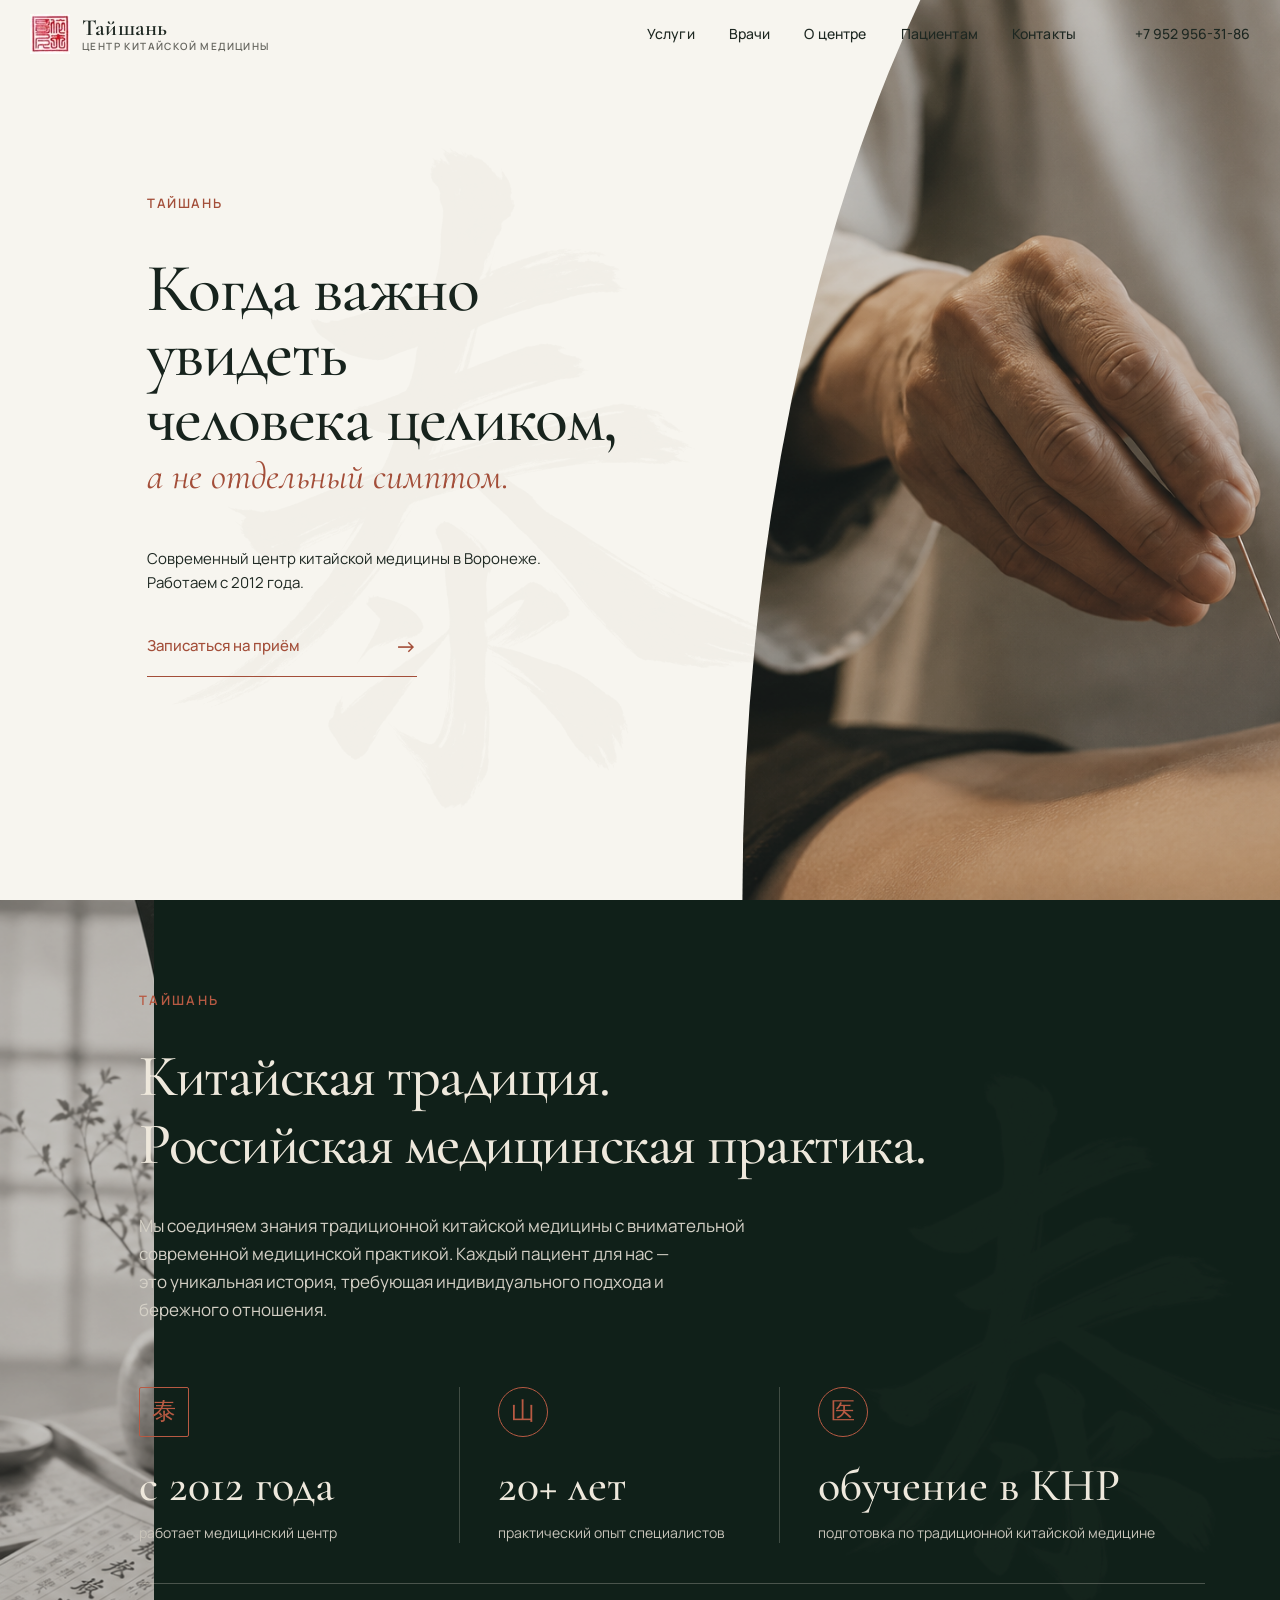
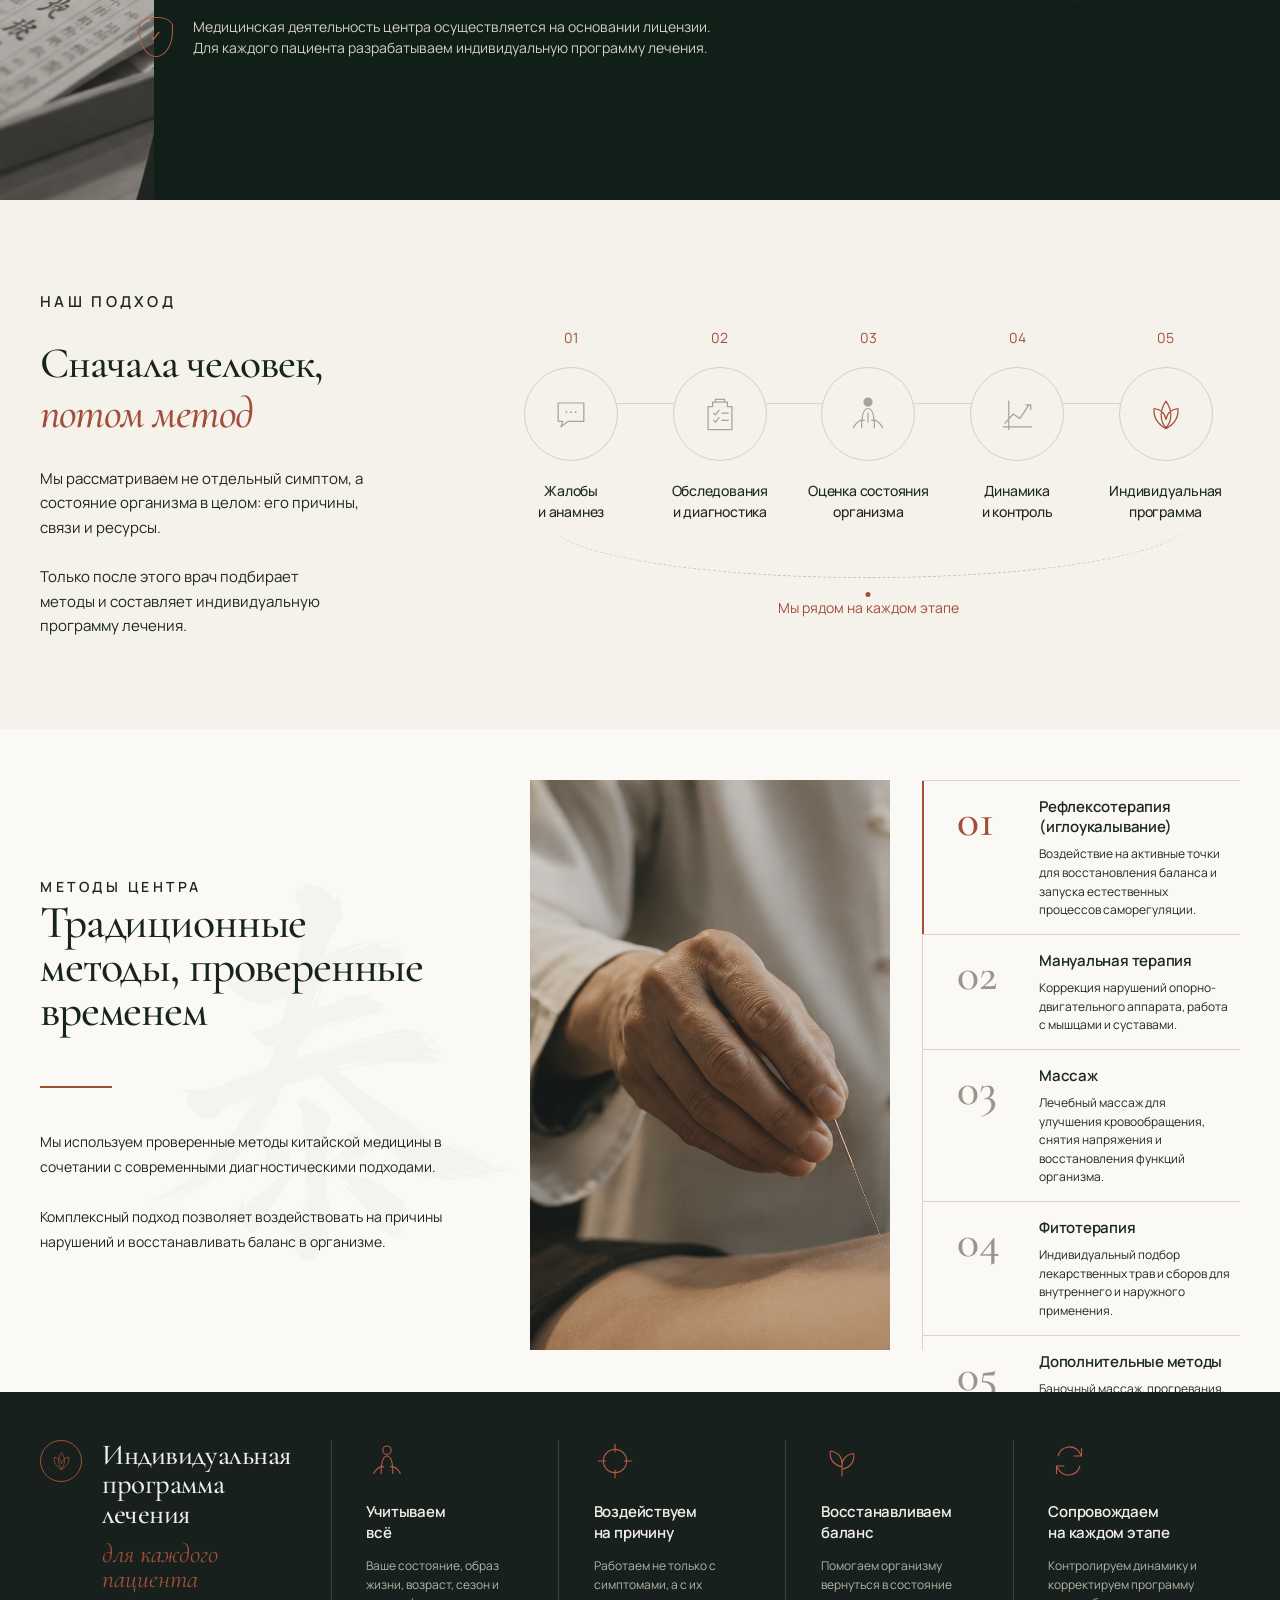
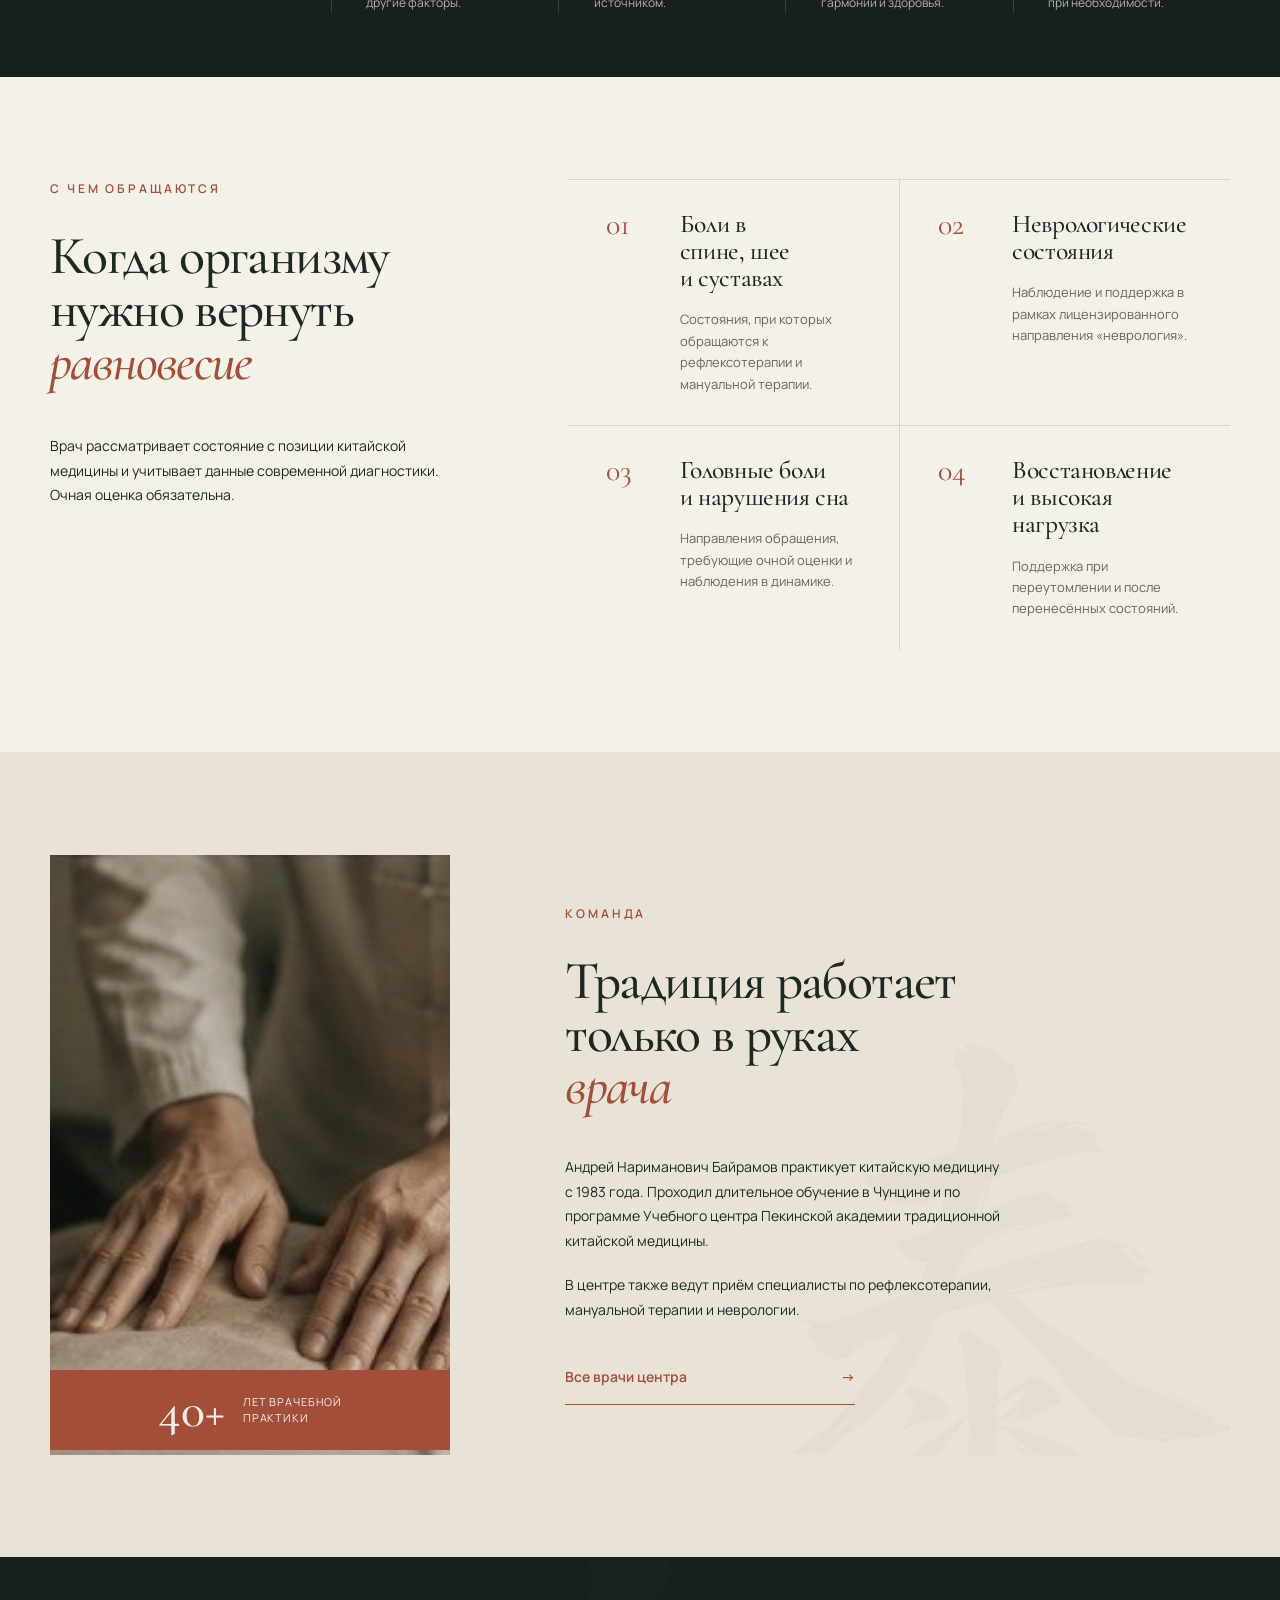
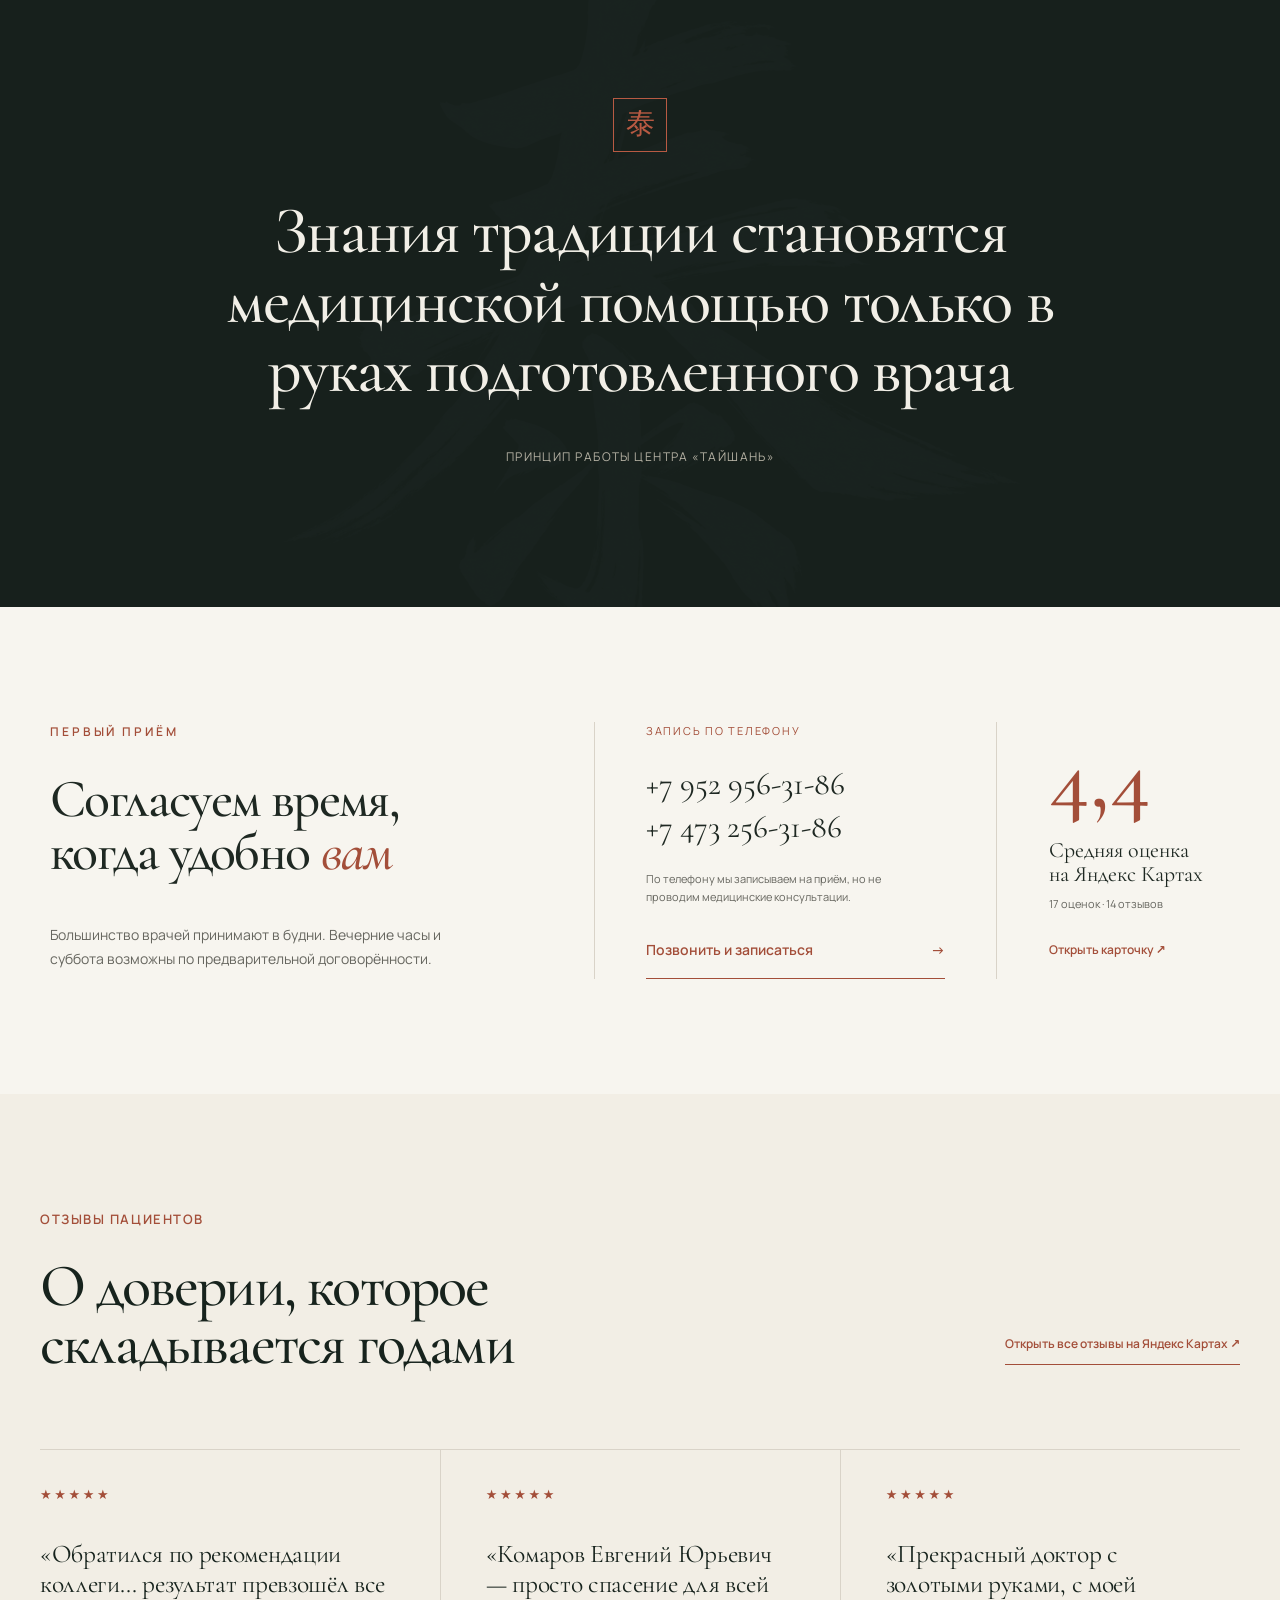
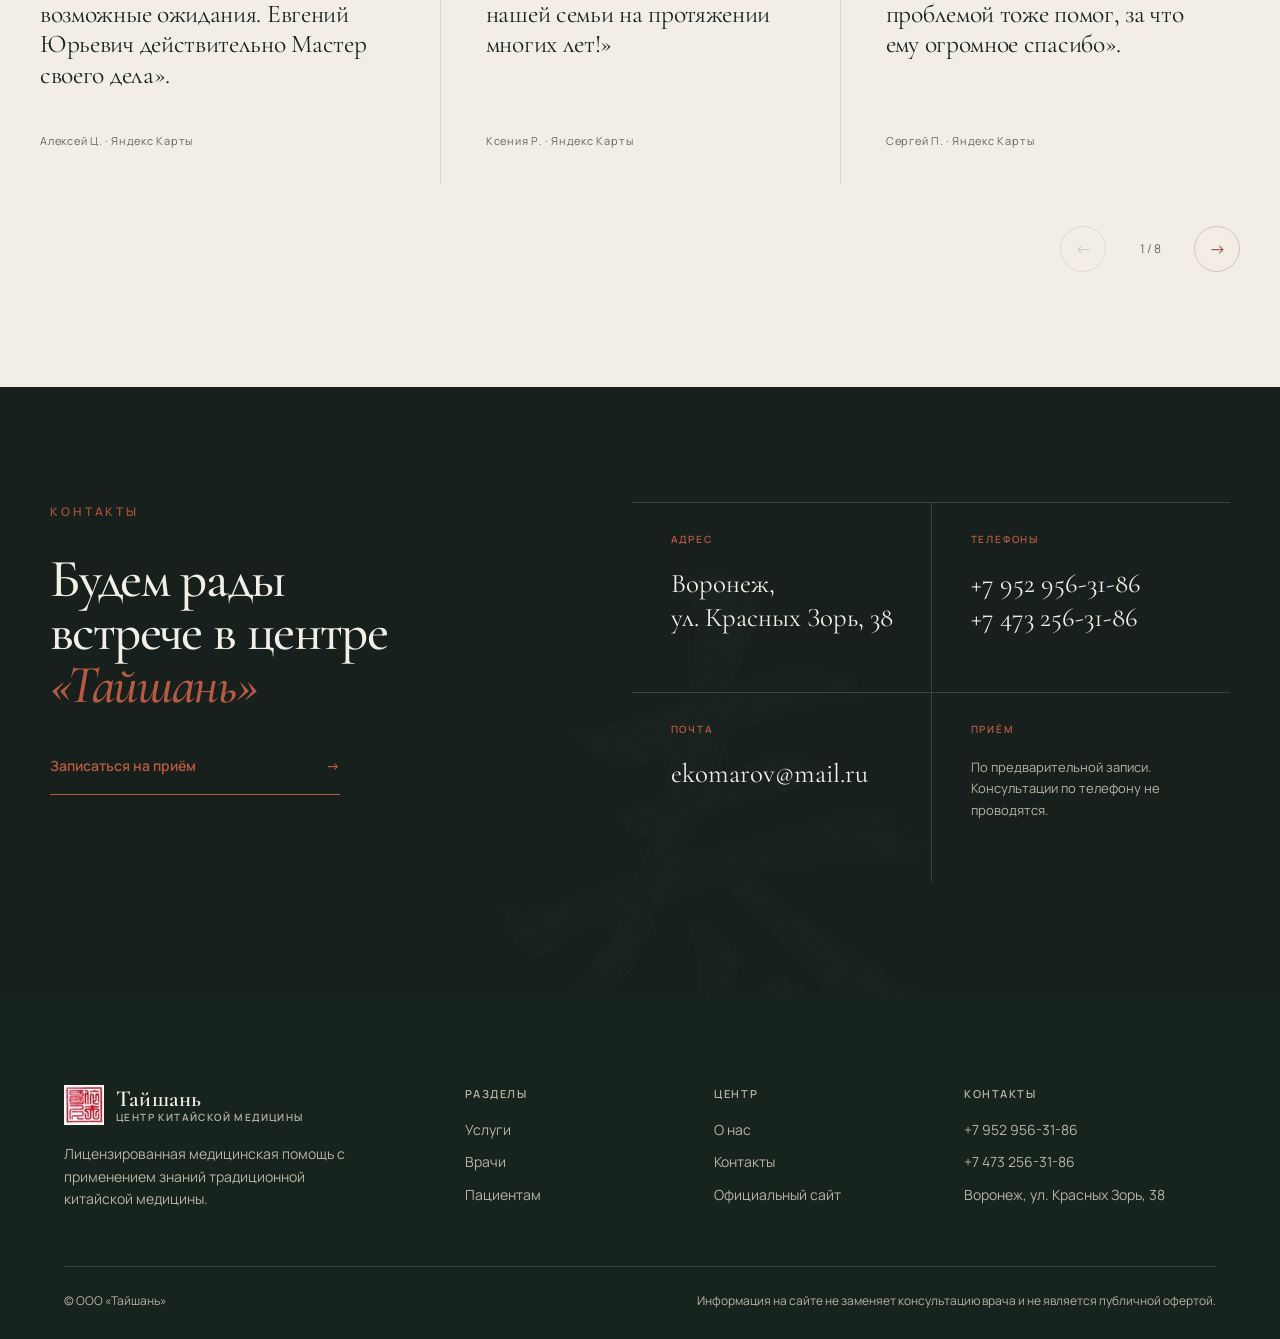
==== commit 1efea07c: "Добавить блок отзывов на главную, тёмная полоса принципов лечения Co-Authored-By: Claude Sonnet 5 <n" ====
--- a/index.html
+++ b/index.html
@@ -143,7 +143,7 @@
 
     <section class="doctor-screen" id="team">
       <div class="doctor-screen-inner">
-        <figure class="doctor-portrait media-zoom" data-reveal><img src="assets/images/doctor-bayramov.webp" alt="Андрей Нариманович Байрамов, врач центра «Тайшань»" width="640" height="800"></figure>
+        <figure class="doctor-portrait media-zoom" data-reveal><img src="assets/images/05_tuina_massage.jpg" alt="Специалист центра проводит сеанс массажа туйна" width="266" height="257"></figure>
         <div class="doctor-editorial" data-reveal>
           <img src="assets/images/hero-calligraphy.png" alt="" aria-hidden="true">
           <p class="screen-kicker">Команда</p>
@@ -171,6 +171,26 @@
         <div class="booking-action" data-reveal><span>Запись по телефону</span><a href="tel:+79529563186">+7 952 956-31-86</a><a href="tel:+74732563186">+7 473 256-31-86</a><small>По телефону мы записываем на приём, но не проводим медицинские консультации.</small><a class="editorial-link" href="tel:+79529563186"><span>Позвонить и записаться</span><span aria-hidden="true">→</span></a></div>
         <div class="booking-rating" data-reveal><strong>4,4</strong><p>Средняя оценка<br>на Яндекс Картах</p><span>17 оценок · 14 отзывов</span><a href="https://yandex.ru/maps/org/tayshan/205154627418/" target="_blank" rel="noopener">Открыть карточку ↗</a></div>
       </div>
+    </section>
+
+    <section class="section reviews" id="reviews">
+      <div class="section-heading" data-reveal>
+        <div><p class="eyebrow">Отзывы пациентов</p><h2>О доверии, которое<br>складывается годами</h2></div>
+        <a class="source-link" href="https://yandex.ru/maps/org/tayshan/205154627418/reviews/" target="_blank" rel="noopener">Открыть все отзывы на Яндекс Картах ↗</a>
+      </div>
+      <div class="review-viewport" data-reveal aria-label="Отзывы пациентов" tabindex="0">
+        <div class="review-track">
+          <blockquote><div aria-label="5 из 5 звёзд">★★★★★</div><p>«Обратился по рекомендации коллеги… результат превзошёл все возможные ожидания. Евгений Юрьевич действительно Мастер своего дела».</p><footer>Алексей Ц. · Яндекс Карты</footer></blockquote>
+          <blockquote><div aria-label="5 из 5 звёзд">★★★★★</div><p>«Комаров Евгений Юрьевич — просто спасение для всей нашей семьи на протяжении многих лет!»</p><footer>Ксения Р. · Яндекс Карты</footer></blockquote>
+          <blockquote><div aria-label="5 из 5 звёзд">★★★★★</div><p>«Прекрасный доктор с золотыми руками, с моей проблемой тоже помог, за что ему огромное спасибо».</p><footer>Сергей П. · Яндекс Карты</footer></blockquote>
+          <blockquote><div aria-label="5 из 5 звёзд">★★★★★</div><p>«После 5 сеансов боль ушла полностью, появилась лёгкость в теле и отличный сон. Врач профессионал, всё объясняет доступно».</p><footer>Оксана · Яндекс Карты</footer></blockquote>
+          <blockquote><div aria-label="5 из 5 звёзд">★★★★★</div><p>«Отличная клиника. Обратилась по рекомендации с хронической болью, помогло быстро».</p><footer>和美 松田 · Яндекс Карты</footer></blockquote>
+          <blockquote><div aria-label="5 из 5 звёзд">★★★★★</div><p>«Очень давно… прибегаю к помощи Евгения Юрьевича Комарова. Прекрасный специалист».</p><footer>Евгений · Яндекс Карты</footer></blockquote>
+          <blockquote><div aria-label="5 из 5 звёзд">★★★★★</div><p>«Лечусь у доктора Комарова Евгения Юрьевича с 1997 года. Не раз спасал в очень сложных ситуациях».</p><footer>Инна З. · Яндекс Карты</footer></blockquote>
+          <blockquote><div aria-label="5 из 5 звёзд">★★★★★</div><p>«Спасибо, Евгений Юрьевич. Ваш профессионализм и опыт ежедневно помогает многим людям жить без боли».</p><footer>rest A. · Яндекс Карты</footer></blockquote>
+        </div>
+      </div>
+      <div class="review-controls"><button type="button" data-review-prev aria-label="Предыдущие отзывы">←</button><span class="review-status" aria-live="polite">1 / 8</span><button type="button" data-review-next aria-label="Следующие отзывы">→</button></div>
     </section>
 
     <section class="contacts-screen" id="contacts">
--- a/styles.css
+++ b/styles.css
@@ -425,7 +425,7 @@
 .approach-support span { position: relative; z-index: 1; padding-inline: 22px; background: #f5f2eb; }
 
 /* --- четвёртый экран: методы центра --- */
-.methods-screen { padding: clamp(40px, 4vw, 64px) 0 clamp(52px, 5vw, 76px); background: #faf9f6; }
+.methods-screen { padding: clamp(40px, 4vw, 64px) 0 0; background: #faf9f6; }
 .methods-screen-inner { display: grid; grid-template-columns: minmax(0, 1.45fr) minmax(360px, .94fr) minmax(350px, 1fr); width: min(1540px, calc(100% - 80px)); margin: 0 auto; }
 .methods-copy { position: relative; display: flex; flex-direction: column; justify-content: center; min-width: 0; padding: 36px clamp(46px, 5vw, 86px) 36px 0; overflow: hidden; }
 .methods-copy > *:not(.methods-symbol) { position: relative; z-index: 1; }
@@ -446,17 +446,18 @@
 .method-row--active > span, .method-row:hover > span { color: var(--terra); }
 .method-row h3 { margin: 0 0 8px; color: var(--ink); font-family: var(--sans); font-size: 15px; font-weight: 600; line-height: 1.35; }
 .method-row p { max-width: 29ch; margin: 0; color: var(--ink); font-size: 12px; line-height: 1.55; }
-.treatment-principles { grid-column: 1 / -1; display: grid; grid-template-columns: 1.28fr repeat(4, 1fr); margin-top: 42px; padding-top: 46px; border-top: 1px solid var(--line); }
+.treatment-principles { position: relative; z-index: 0; grid-column: 1 / -1; display: grid; grid-template-columns: 1.28fr repeat(4, 1fr); margin-top: 42px; padding: 48px 0 clamp(58px, 5vw, 76px); color: var(--dark-text); }
+.treatment-principles::before { content: ""; position: absolute; z-index: -1; inset-block: 0; left: 50%; width: 100vw; background: var(--dark); transform: translateX(-50%); }
 .treatment-intro { display: flex; gap: 20px; padding-right: clamp(26px, 3vw, 46px); }
-.treatment-intro h3 { margin: 0; color: var(--graphite); font-size: clamp(29px, 2.2vw, 36px); line-height: 1.02; }
+.treatment-intro h3 { margin: 0; color: var(--dark-text); font-size: clamp(29px, 2.2vw, 36px); line-height: 1.02; }
 .treatment-intro em { display: block; margin-top: 12px; color: var(--terra); font-family: var(--serif); font-size: clamp(24px, 2vw, 31px); line-height: 1; }
-.treatment-principle { min-width: 0; padding: 0 clamp(24px, 2.7vw, 44px); border-left: 1px solid var(--line); }
-.principle-icon { display: grid; place-items: center; width: 42px; height: 42px; margin-bottom: 19px; color: #a79f90; }
+.treatment-principle { min-width: 0; padding: 0 clamp(24px, 2.7vw, 44px); border-left: 1px solid var(--line-dark); }
+.principle-icon { display: grid; place-items: center; width: 42px; height: 42px; margin-bottom: 19px; color: var(--dark-accent); }
 .principle-icon svg { width: 40px; height: 40px; fill: none; stroke: currentColor; stroke-width: 1.35; stroke-linecap: round; stroke-linejoin: round; }
 .principle-icon--lotus { flex: none; border: 1px solid var(--terra); border-radius: 50%; color: var(--terra); }
 .principle-icon--lotus svg { width: 27px; height: 27px; }
-.treatment-principle h3 { margin: 0 0 14px; color: var(--ink); font-family: var(--sans); font-size: 15px; font-weight: 600; line-height: 1.4; }
-.treatment-principle p { margin: 0; color: var(--ink); font-size: 12px; line-height: 1.55; }
+.treatment-principle h3 { margin: 0 0 14px; color: var(--dark-text); font-family: var(--sans); font-size: 15px; font-weight: 600; line-height: 1.4; }
+.treatment-principle p { margin: 0; color: var(--dark-text-soft); font-size: 12px; line-height: 1.55; }
 
 /* --- оставшиеся экраны главной --- */
 .screen-kicker { margin: 0 0 32px; color: var(--terra); font-size: 12px; font-weight: 600; letter-spacing: .24em; text-transform: uppercase; }
@@ -510,6 +511,26 @@
 .booking-rating span { color: var(--ink-soft); font-size: 11px; }
 .booking-rating a { margin-top: 27px; color: var(--terra); font-size: 12px; font-weight: 600; }
 
+/* --- отзывы --- */
+.reviews.section { position: relative; overflow: hidden; padding: clamp(88px, 9vw, 138px) max(40px, calc((100vw - 1400px) / 2)); background: #f2eee5; }
+.reviews .section-heading { display: flex; align-items: end; justify-content: space-between; gap: 60px; margin-bottom: clamp(58px, 6vw, 86px); }
+.reviews .section-heading h2 { max-width: 820px; margin: 0; color: var(--graphite); font-size: clamp(52px, 4.7vw, 74px); font-weight: 500; line-height: .96; letter-spacing: -.03em; }
+.reviews .eyebrow { margin-bottom: 27px; }
+.source-link { flex: none; margin-bottom: 7px; padding-bottom: 11px; border-bottom: 1px solid var(--terra); color: var(--terra); font-size: 12px; font-weight: 600; }
+.review-viewport { overflow: hidden; outline: none; }
+.review-viewport:focus-visible { outline: 2px solid var(--terra); outline-offset: 8px; }
+.review-track { display: flex; gap: 0; transition: transform .55s cubic-bezier(.22,.61,.36,1); will-change: transform; }
+.review-track blockquote { flex: 0 0 calc(100% / 3); min-height: 330px; display: flex; flex-direction: column; margin: 0; padding: 34px clamp(30px, 3.5vw, 54px); border-top: 1px solid var(--line); border-left: 1px solid var(--line); }
+.review-track blockquote:first-child { border-left: 0; padding-left: 0; }
+.review-track blockquote > div { color: var(--terra); font-size: 13px; letter-spacing: .2em; }
+.review-track blockquote p { margin: 34px 0 42px; color: var(--graphite); font-family: var(--serif); font-size: clamp(24px, 2vw, 31px); line-height: 1.18; letter-spacing: -.012em; }
+.review-track blockquote footer { margin-top: auto; color: var(--ink-soft); font-size: 11px; letter-spacing: .07em; }
+.review-controls { display: flex; align-items: center; justify-content: flex-end; gap: 18px; margin-top: 42px; }
+.review-controls button { display: grid; place-items: center; width: 46px; height: 46px; padding: 0; border: 1px solid #cfc7ba; border-radius: 50%; background: transparent; color: var(--terra); cursor: pointer; transition: color .2s ease, border-color .2s ease; }
+.review-controls button:hover:not(:disabled) { border-color: var(--terra); }
+.review-controls button:disabled { color: #b8b1a6; cursor: default; opacity: .55; }
+.review-status { min-width: 52px; color: var(--ink-soft); font-size: 12px; text-align: center; }
+
 .contacts-screen { position: relative; overflow: hidden; padding: clamp(90px, 9vw, 140px) 0; background: var(--dark); color: var(--dark-text); }
 .contacts-symbol { position: absolute; left: 30%; bottom: -38%; width: min(720px, 55vw); max-width: none; opacity: .025; filter: invert(1); pointer-events: none; }
 .contacts-screen-inner { position: relative; z-index: 1; display: grid; grid-template-columns: .95fr 1.25fr; gap: clamp(80px, 10vw, 170px); width: min(1400px, calc(100% - 100px)); margin: 0 auto; }
@@ -600,6 +621,89 @@
 }
 .contact-block a:hover { color: var(--dark-accent); }
 .contacts-cta { margin-top: clamp(36px, 5vw, 56px); }
+
+/* --- редакционные внутренние страницы --- */
+.editorial-page { background: #f7f5ef; }
+.editorial-page .site-header { background: transparent; }
+.editorial-page .site-header.is-scrolled { background: rgba(250, 248, 243, .96); }
+.inner-hero { position: relative; min-height: calc(100vh - 68px); overflow: hidden; background: #f7f5ef; }
+.inner-hero-inner { position: relative; display: flex; align-items: center; width: min(1440px, 100%); min-height: calc(100vh - 68px); margin: 0 auto; padding: 118px 40px 62px clamp(70px, 8vw, 138px); }
+.inner-hero-copy { position: relative; z-index: 2; width: min(58%, 730px); }
+.editorial-breadcrumb { display: flex; gap: 9px; margin-bottom: 38px; color: #79786f; font-size: 11px; }
+.editorial-breadcrumb span::before { content: "/"; margin-right: 9px; }
+.inner-hero-copy h1 { max-width: 13ch; margin: 0; color: var(--graphite); font-size: clamp(58px, 5vw, 78px); font-weight: 500; line-height: .96; letter-spacing: -.03em; }
+.inner-hero-copy h1 em { color: var(--terra); font-weight: 500; }
+.inner-hero-copy > p:last-of-type { max-width: 50ch; margin: 45px 0 0; font-size: 14px; line-height: 1.75; }
+.inner-hero-symbol { position: absolute; z-index: 1; left: 36%; top: 54%; width: min(670px, 48vw); max-width: none; opacity: .04; transform: translate(-50%, -50%); pointer-events: none; }
+.inner-hero-photo { position: absolute; z-index: 1; right: 0; top: 0; width: 39%; height: 100%; margin: 0; overflow: hidden; border-radius: 50% 0 0 50% / 50% 0 0 50%; }
+.inner-hero-photo img { width: 100%; height: 100%; object-fit: cover; object-position: 54% center; filter: saturate(.75) contrast(.94) brightness(.96); }
+
+.story-screen { position: relative; overflow: hidden; padding: clamp(90px, 9vw, 138px) 0; background: var(--dark); color: var(--dark-text); }
+.story-brush { position: absolute; right: -4%; bottom: -28%; width: min(760px, 55vw); opacity: .025; filter: invert(1); }
+.story-inner { position: relative; z-index: 1; display: grid; grid-template-columns: minmax(0, 1fr) minmax(440px, .95fr); gap: clamp(90px, 10vw, 170px); width: min(1360px, calc(100% - 100px)); margin: 0 auto; }
+.story-copy h2, .activity-heading h2, .documents-heading h2, .visit-heading h2, .patient-philosophy h2, .patient-faq-heading h2, .editorial-cta h2 { margin: 0; font-size: clamp(48px, 4vw, 66px); font-weight: 500; line-height: .98; letter-spacing: -.025em; }
+.story-copy h2 { color: var(--dark-text); }
+.story-copy h2 em, .activity-heading h2 em, .documents-heading h2 em, .visit-heading h2 em, .patient-philosophy h2 em, .patient-faq-heading h2 em, .editorial-cta h2 em { color: var(--dark-accent); font-weight: 500; }
+.story-copy > p:not(.screen-kicker) { max-width: 54ch; margin: 40px 0 0; color: #cdc9bf; font-size: 14px; line-height: 1.75; }
+.story-license { margin-top: 48px; padding: 27px 0 0; border-top: 1px solid var(--line-dark); }
+.story-license > span { display: block; color: var(--dark-accent); font-size: 10px; letter-spacing: .18em; text-transform: uppercase; }
+.story-license strong { display: block; margin-top: 9px; color: var(--dark-text); font-family: var(--serif); font-size: 32px; font-weight: 500; }
+.story-license p { max-width: 49ch; margin: 8px 0 0; color: var(--dark-text-soft); font-size: 12px; line-height: 1.6; }
+.story-timeline { display: grid; align-content: center; }
+.story-timeline article { display: grid; grid-template-columns: 110px 1fr; gap: 28px; padding: 34px 0; border-top: 1px solid var(--line-dark); }
+.story-timeline strong { color: var(--dark-accent); font-family: var(--serif); font-size: 34px; font-weight: 500; line-height: 1; }
+.story-timeline h3 { margin: 0 0 9px; color: var(--dark-text); }
+.story-timeline p { margin: 0; color: #c8c4ba; font-size: 13px; line-height: 1.65; }
+
+.activity-screen, .visit-screen { padding: clamp(88px, 8vw, 128px) 0; background: #f4f1e9; }
+.activity-inner, .visit-inner { display: grid; grid-template-columns: minmax(350px, .8fr) minmax(0, 1.35fr); gap: clamp(70px, 9vw, 145px); width: min(1380px, calc(100% - 100px)); margin: 0 auto; }
+.activity-heading > p:last-child, .visit-heading > p:last-child, .documents-heading > p:last-child, .patient-faq-heading > p:last-child { max-width: 40ch; margin-top: 38px; color: var(--ink-soft); font-size: 14px; line-height: 1.7; }
+.activity-list, .visit-steps { display: grid; grid-template-columns: repeat(2, 1fr); }
+.activity-list article { min-height: 230px; padding: 30px clamp(22px, 3vw, 46px); border-top: 1px solid var(--line); }
+.activity-list article:nth-child(even) { border-left: 1px solid var(--line); }
+.activity-list span, .visit-steps article > span { display: block; margin-bottom: 32px; color: var(--terra); font-family: var(--serif); font-size: 26px; }
+.activity-list h3 { margin: 0 0 14px; font-size: 25px; }
+.activity-list p { margin: 0; color: var(--ink-soft); font-size: 13px; line-height: 1.65; }
+
+.documents-screen { padding: clamp(90px, 9vw, 140px) 0; background: #faf9f6; }
+.documents-inner { display: grid; grid-template-columns: .85fr 1fr 1fr; gap: clamp(44px, 6vw, 92px); width: min(1360px, calc(100% - 100px)); margin: 0 auto; align-items: start; }
+.documents-heading { position: sticky; top: 120px; padding-top: 45px; }
+.document-item--lower { margin-top: 110px; }
+.document-item img { width: 100%; max-height: 660px; object-fit: contain; background: #eee9df; filter: saturate(.65) contrast(.94); }
+.document-item p { display: flex; gap: 18px; margin: 19px 0 0; color: var(--ink-soft); font-size: 12px; line-height: 1.55; }
+.document-item p span { color: var(--terra); font-family: var(--serif); font-size: 21px; }
+
+.editorial-cta { position: relative; display: grid; place-items: center; min-height: 630px; overflow: hidden; padding: 90px 20px; background: var(--dark); color: var(--dark-text); text-align: center; }
+.editorial-cta > img { position: absolute; left: 50%; top: 52%; width: min(780px, 70vw); max-width: none; opacity: .025; filter: invert(1); transform: translate(-50%, -50%); }
+.editorial-cta > div { position: relative; z-index: 1; display: grid; justify-items: center; max-width: 760px; }
+.editorial-cta h2 { color: var(--dark-text); }
+.editorial-cta > div > p:not(.screen-kicker) { max-width: 58ch; margin: 36px 0 0; color: var(--dark-text-soft); font-size: 14px; line-height: 1.7; }
+.editorial-cta .editorial-link { margin-top: 40px; }
+
+.visit-steps article { display: grid; grid-template-columns: 58px 1fr; gap: 18px; min-height: 235px; padding: 32px clamp(20px, 3vw, 42px); border-top: 1px solid var(--line); }
+.visit-steps article:nth-child(even) { border-left: 1px solid var(--line); }
+.visit-steps article > span { margin: 0; }
+.visit-steps h3 { margin: 0 0 15px; font-size: 24px; line-height: 1.12; }
+.visit-steps p { margin: 0; color: var(--ink-soft); font-size: 13px; line-height: 1.65; }
+.patient-philosophy { position: relative; min-height: 760px; display: grid; align-items: center; overflow: hidden; padding: 100px max(20px, calc((100vw - 1180px) / 2)); background: var(--dark); color: var(--dark-text); }
+.patient-philosophy > img { position: absolute; right: 4%; top: 50%; width: min(680px, 52vw); opacity: .03; filter: invert(1); transform: translateY(-50%); }
+.patient-philosophy > div { position: relative; z-index: 1; max-width: 860px; }
+.patient-philosophy h2 { color: var(--dark-text); font-size: clamp(54px, 5vw, 78px); }
+.patient-philosophy > div > p:not(.screen-kicker) { max-width: 64ch; margin: 38px 0 0; color: #cbc7bd; font-size: 15px; line-height: 1.75; }
+.patient-philosophy .muted { color: #99968d; }
+.patient-faq-screen { padding: clamp(90px, 9vw, 140px) 0; background: #faf9f6; }
+.patient-faq-inner { display: grid; grid-template-columns: minmax(300px, .7fr) minmax(0, 1.3fr); gap: clamp(70px, 9vw, 150px); width: min(1300px, calc(100% - 100px)); margin: 0 auto; }
+.patient-faq-heading { position: sticky; top: 120px; align-self: start; }
+.editorial-faq details { border-top: 1px solid var(--line); }
+.editorial-faq details:last-child { border-bottom: 1px solid var(--line); }
+.editorial-faq summary { position: relative; display: grid; grid-template-columns: 55px 1fr; gap: 20px; padding: 27px 46px 27px 0; cursor: pointer; color: var(--graphite); font-family: var(--serif); font-size: clamp(22px, 2vw, 30px); line-height: 1.2; list-style: none; }
+.editorial-faq summary::-webkit-details-marker { display: none; }
+.editorial-faq summary span { color: var(--terra); font-size: 18px; }
+.editorial-faq summary::after { content: "+"; position: absolute; right: 5px; top: 24px; color: var(--terra); font-family: var(--sans); font-size: 23px; font-weight: 400; }
+.editorial-faq details[open] summary::after { content: "−"; }
+.editorial-faq details p { max-width: 66ch; margin: 0; padding: 0 46px 28px 75px; color: var(--ink-soft); font-size: 13px; line-height: 1.7; }
+.patient-phones { display: grid; gap: 8px; margin-top: 38px; }
+.patient-phones a { color: var(--dark-text); font-family: var(--serif); font-size: clamp(30px, 3vw, 42px); }
 
 /* --- внутренние страницы: общие блоки --- */
 .page-hero {
@@ -841,6 +945,7 @@
   .method-row:first-child { border-top: 0; }
   .treatment-principles { grid-template-columns: repeat(2, 1fr); row-gap: 36px; }
   .treatment-intro { grid-column: 1 / -1; padding-bottom: 34px; border-bottom: 1px solid var(--line); }
+  .treatment-intro { border-color: var(--line-dark); }
   .treatment-principle:nth-child(odd) { border-left: 0; }
   .conditions-inner { grid-template-columns: 1fr; width: min(820px, calc(100% - 64px)); gap: 58px; }
   .conditions-heading { max-width: 620px; }
@@ -853,6 +958,20 @@
   .booking-action { padding-left: 0; border-left: 0; }
   .contacts-screen-inner { grid-template-columns: 1fr; width: min(820px, calc(100% - 64px)); gap: 70px; }
   .contacts-heading { max-width: 620px; }
+  .reviews .section-heading { align-items: start; flex-direction: column; gap: 28px; }
+  .review-track blockquote { flex-basis: 50%; }
+  .inner-hero-inner { padding-left: 48px; }
+  .inner-hero-copy { width: 60%; }
+  .inner-hero-copy h1 { font-size: clamp(48px, 6vw, 62px); }
+  .inner-hero-photo { width: 38%; }
+  .story-inner, .activity-inner, .visit-inner, .patient-faq-inner { grid-template-columns: 1fr; width: min(820px, calc(100% - 64px)); gap: 58px; }
+  .story-timeline { grid-template-columns: repeat(3, 1fr); }
+  .story-timeline article { grid-template-columns: 1fr; align-content: start; padding: 30px 22px; border-left: 1px solid var(--line-dark); }
+  .story-timeline article:first-child { border-left: 0; }
+  .documents-inner { grid-template-columns: repeat(2, 1fr); width: min(820px, calc(100% - 64px)); }
+  .documents-heading { position: static; grid-column: 1 / -1; }
+  .document-item--lower { margin-top: 0; }
+  .patient-faq-heading { position: static; }
 }
 
 @media (max-width: 720px) {
@@ -913,7 +1032,7 @@
   .approach-support::before { display: none; }
   .approach-support::after { left: 45px; bottom: auto; top: 29px; }
   .approach-support span { padding: 0; }
-  .methods-screen { padding: 54px 0 64px; }
+  .methods-screen { padding: 54px 0 0; }
   .methods-screen-inner { display: block; width: auto; margin-inline: 20px; }
   .methods-copy { min-height: 500px; padding: 30px 0 48px; }
   .methods-symbol { right: -25%; width: 125%; }
@@ -927,9 +1046,9 @@
   .method-row > span { font-size: 39px; }
   .method-row h3 { font-size: 15px; }
   .method-row p { max-width: 33ch; }
-  .treatment-principles { display: block; margin-top: 48px; padding-top: 38px; }
+  .treatment-principles { display: block; margin-top: 48px; padding: 42px 0 58px; }
   .treatment-intro { padding: 0 0 38px; border-bottom: 1px solid var(--line); }
-  .treatment-principle { display: grid; grid-template-columns: 58px minmax(0, 1fr); padding: 26px 0; border-left: 0; border-bottom: 1px solid var(--line); }
+  .treatment-principle { display: grid; grid-template-columns: 58px minmax(0, 1fr); padding: 26px 0; border-left: 0; border-bottom: 1px solid var(--line-dark); }
   .treatment-principle .principle-icon { grid-row: 1 / 3; margin: 0; }
   .treatment-principle h3 { margin-bottom: 8px; }
   .conditions-screen { padding: 72px 0; }
@@ -963,6 +1082,42 @@
   .contacts-details > div { min-height: 0; padding: 26px 0; }
   .contacts-details > div:nth-child(even) { border-left: 0; }
   .contacts-details p, .contacts-details a { font-size: 27px; }
+  .reviews.section { padding: 72px 20px; }
+  .reviews .section-heading { margin-bottom: 52px; }
+  .reviews .section-heading h2 { font-size: clamp(43px, 12vw, 56px); }
+  .source-link { line-height: 1.5; }
+  .review-track blockquote { flex-basis: 100%; min-height: 350px; padding: 30px 0; border-left: 0; }
+  .review-track blockquote p { font-size: 27px; }
+  .review-controls { justify-content: space-between; }
+  .inner-hero { min-height: auto; }
+  .inner-hero-inner { display: block; min-height: auto; padding: 110px 20px 0; }
+  .inner-hero-copy { width: 100%; padding-bottom: 58px; }
+  .editorial-breadcrumb { margin-bottom: 30px; }
+  .inner-hero-copy h1 { font-size: clamp(43px, 12vw, 56px); }
+  .inner-hero-copy > p:last-of-type { margin-top: 34px; }
+  .inner-hero-symbol { left: 63%; top: 32%; width: 125vw; }
+  .inner-hero-photo { position: relative; width: calc(100% + 40px); height: 118vw; max-height: 540px; margin-left: -20px; border-radius: 50% 50% 0 0 / 18% 18% 0 0; }
+  .story-screen, .activity-screen, .visit-screen, .documents-screen, .patient-faq-screen { padding: 72px 0; }
+  .story-inner, .activity-inner, .visit-inner, .patient-faq-inner, .documents-inner { display: block; width: auto; margin-inline: 20px; }
+  .story-copy h2, .activity-heading h2, .documents-heading h2, .visit-heading h2, .patient-philosophy h2, .patient-faq-heading h2, .editorial-cta h2 { font-size: clamp(42px, 11.5vw, 54px); }
+  .story-timeline { display: block; margin-top: 54px; }
+  .story-timeline article { grid-template-columns: 74px 1fr; padding: 28px 0; border-left: 0; }
+  .activity-list, .visit-steps { display: block; margin-top: 50px; }
+  .activity-list article { min-height: 0; padding: 28px 0; }
+  .activity-list article:nth-child(even), .visit-steps article:nth-child(even) { border-left: 0; }
+  .activity-list span { margin-bottom: 18px; }
+  .documents-heading { margin-bottom: 48px; }
+  .document-item + .document-item { margin-top: 54px; }
+  .document-item img { max-height: none; }
+  .editorial-cta { min-height: 640px; padding: 80px 20px; }
+  .editorial-cta > img { width: 145vw; }
+  .visit-steps article { min-height: 0; padding: 30px 0; }
+  .patient-philosophy { min-height: 720px; padding: 78px 20px; }
+  .patient-philosophy > img { right: -45%; width: 145vw; }
+  .patient-philosophy > div > p:not(.screen-kicker) { font-size: 14px; }
+  .patient-faq-heading { margin-bottom: 46px; }
+  .editorial-faq summary { grid-template-columns: 38px 1fr; gap: 10px; padding-right: 32px; font-size: 23px; }
+  .editorial-faq details p { padding-left: 48px; padding-right: 18px; }
 }
 
 @media (prefers-reduced-motion: reduce) {
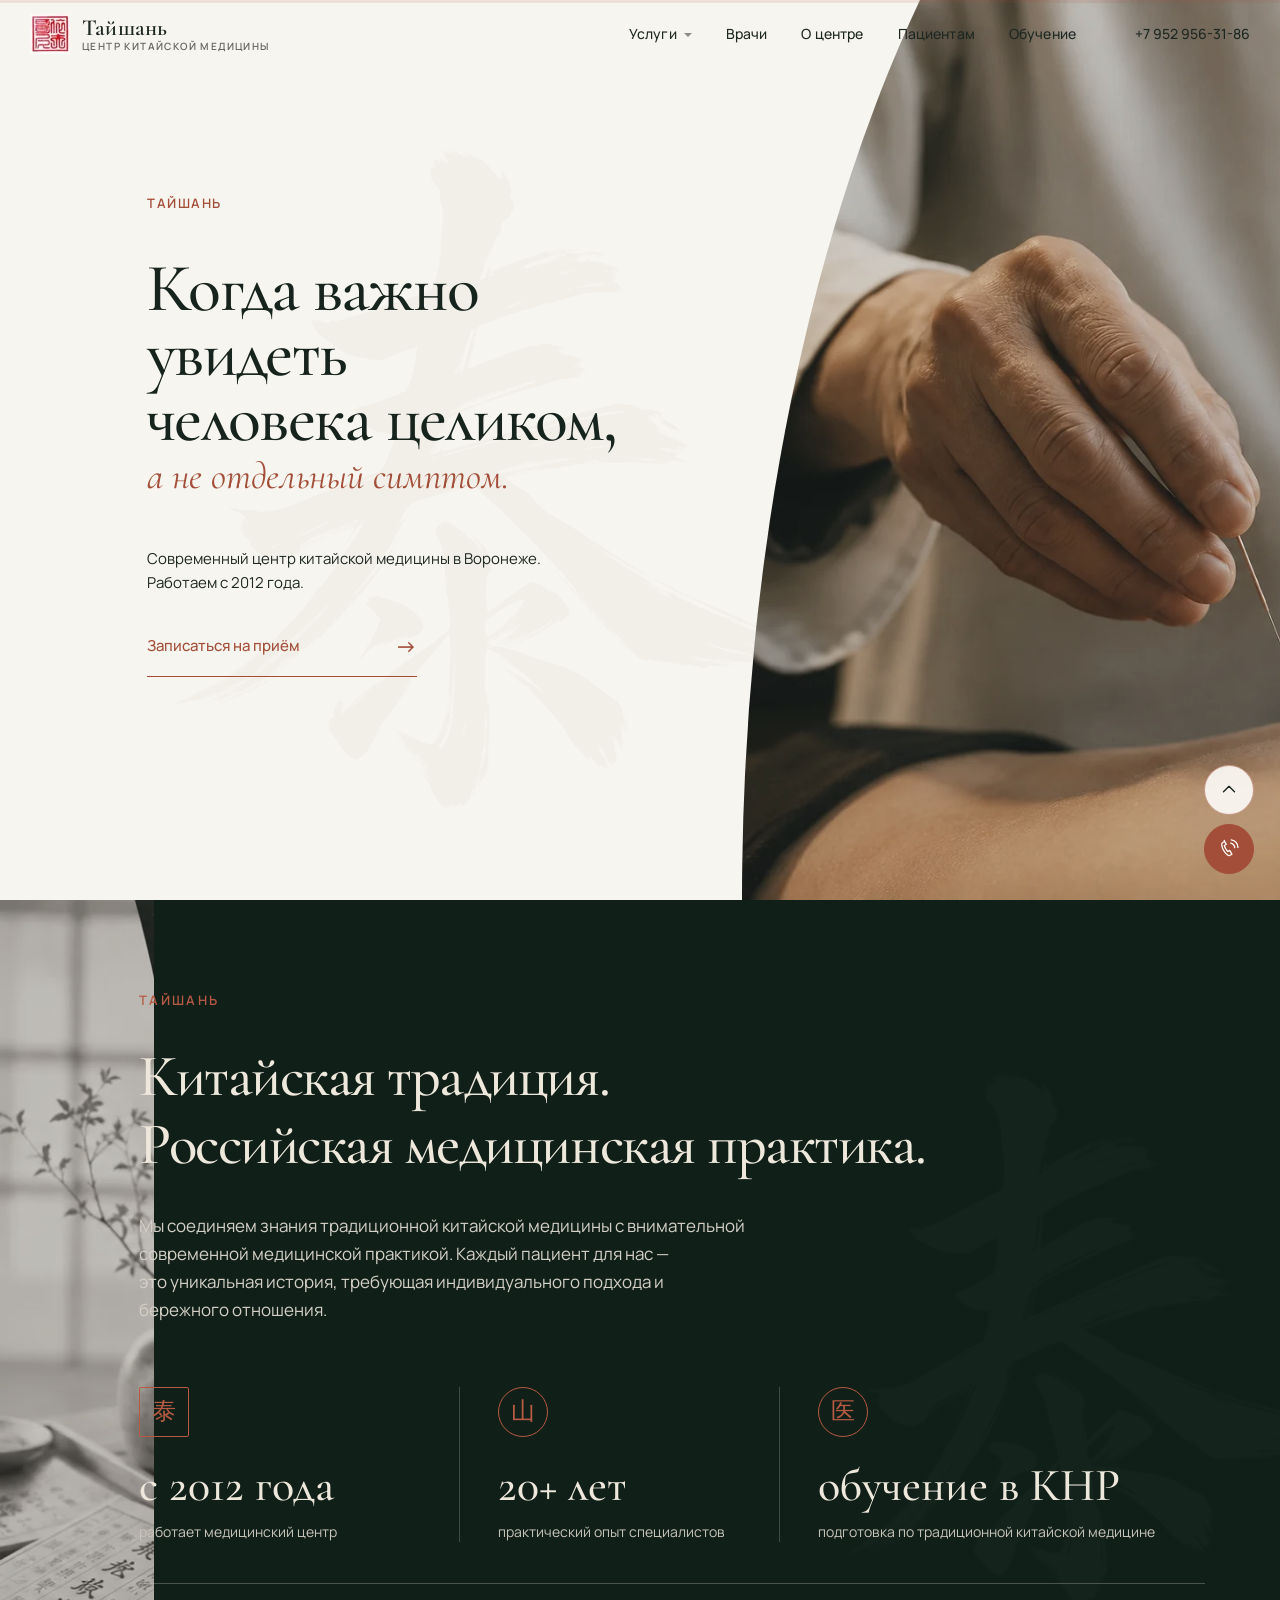
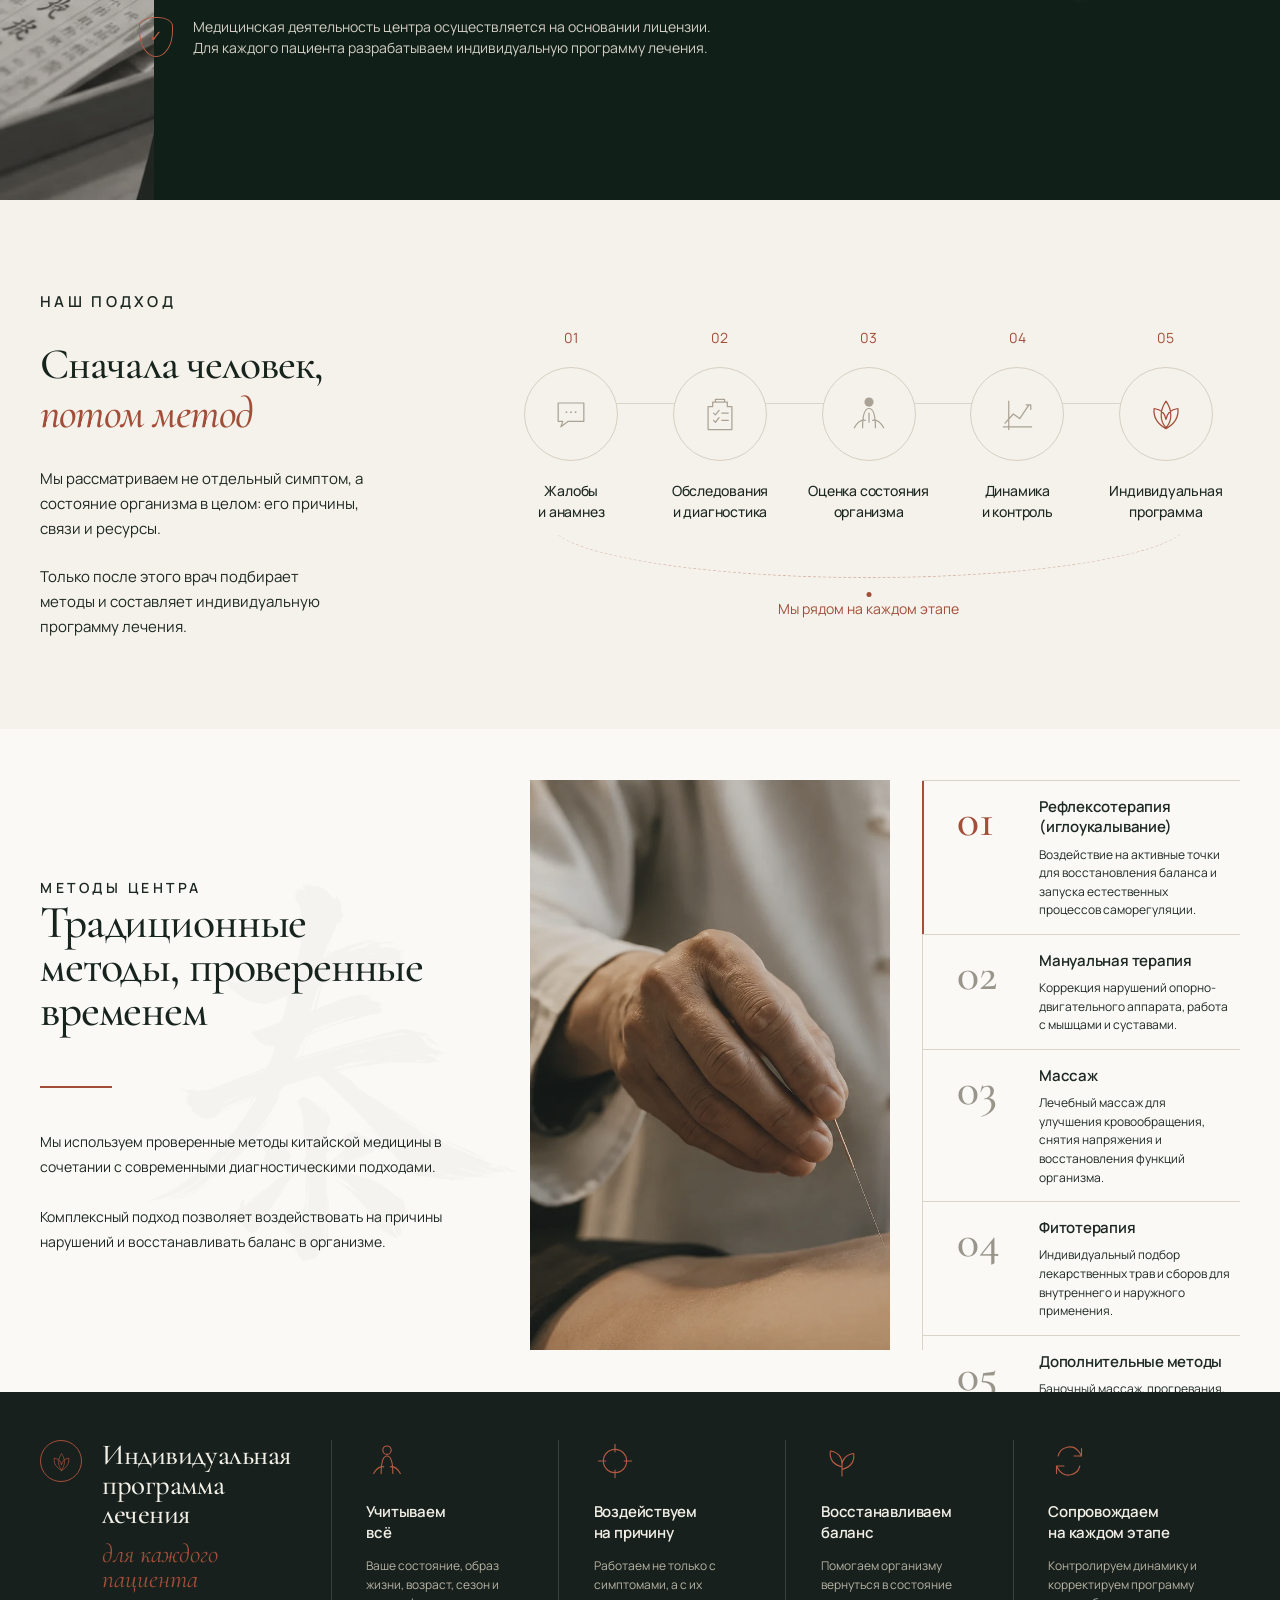
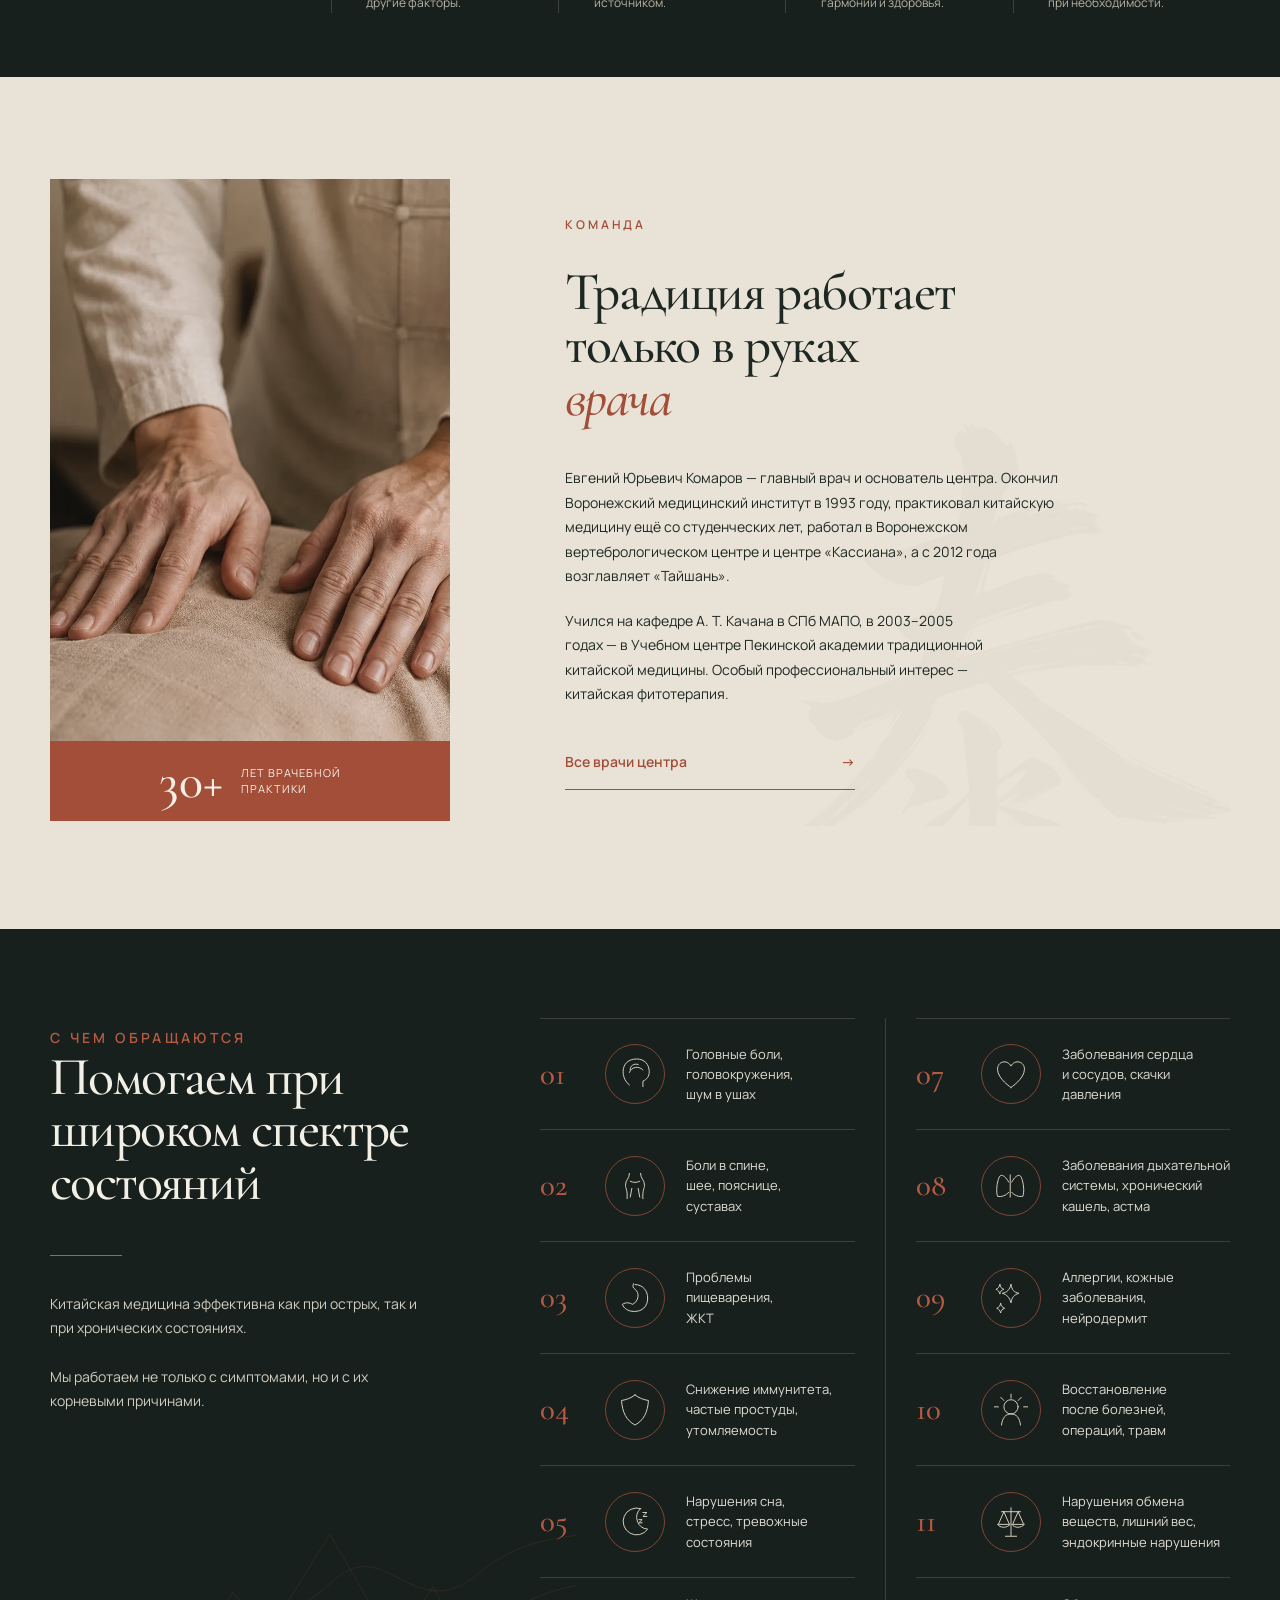
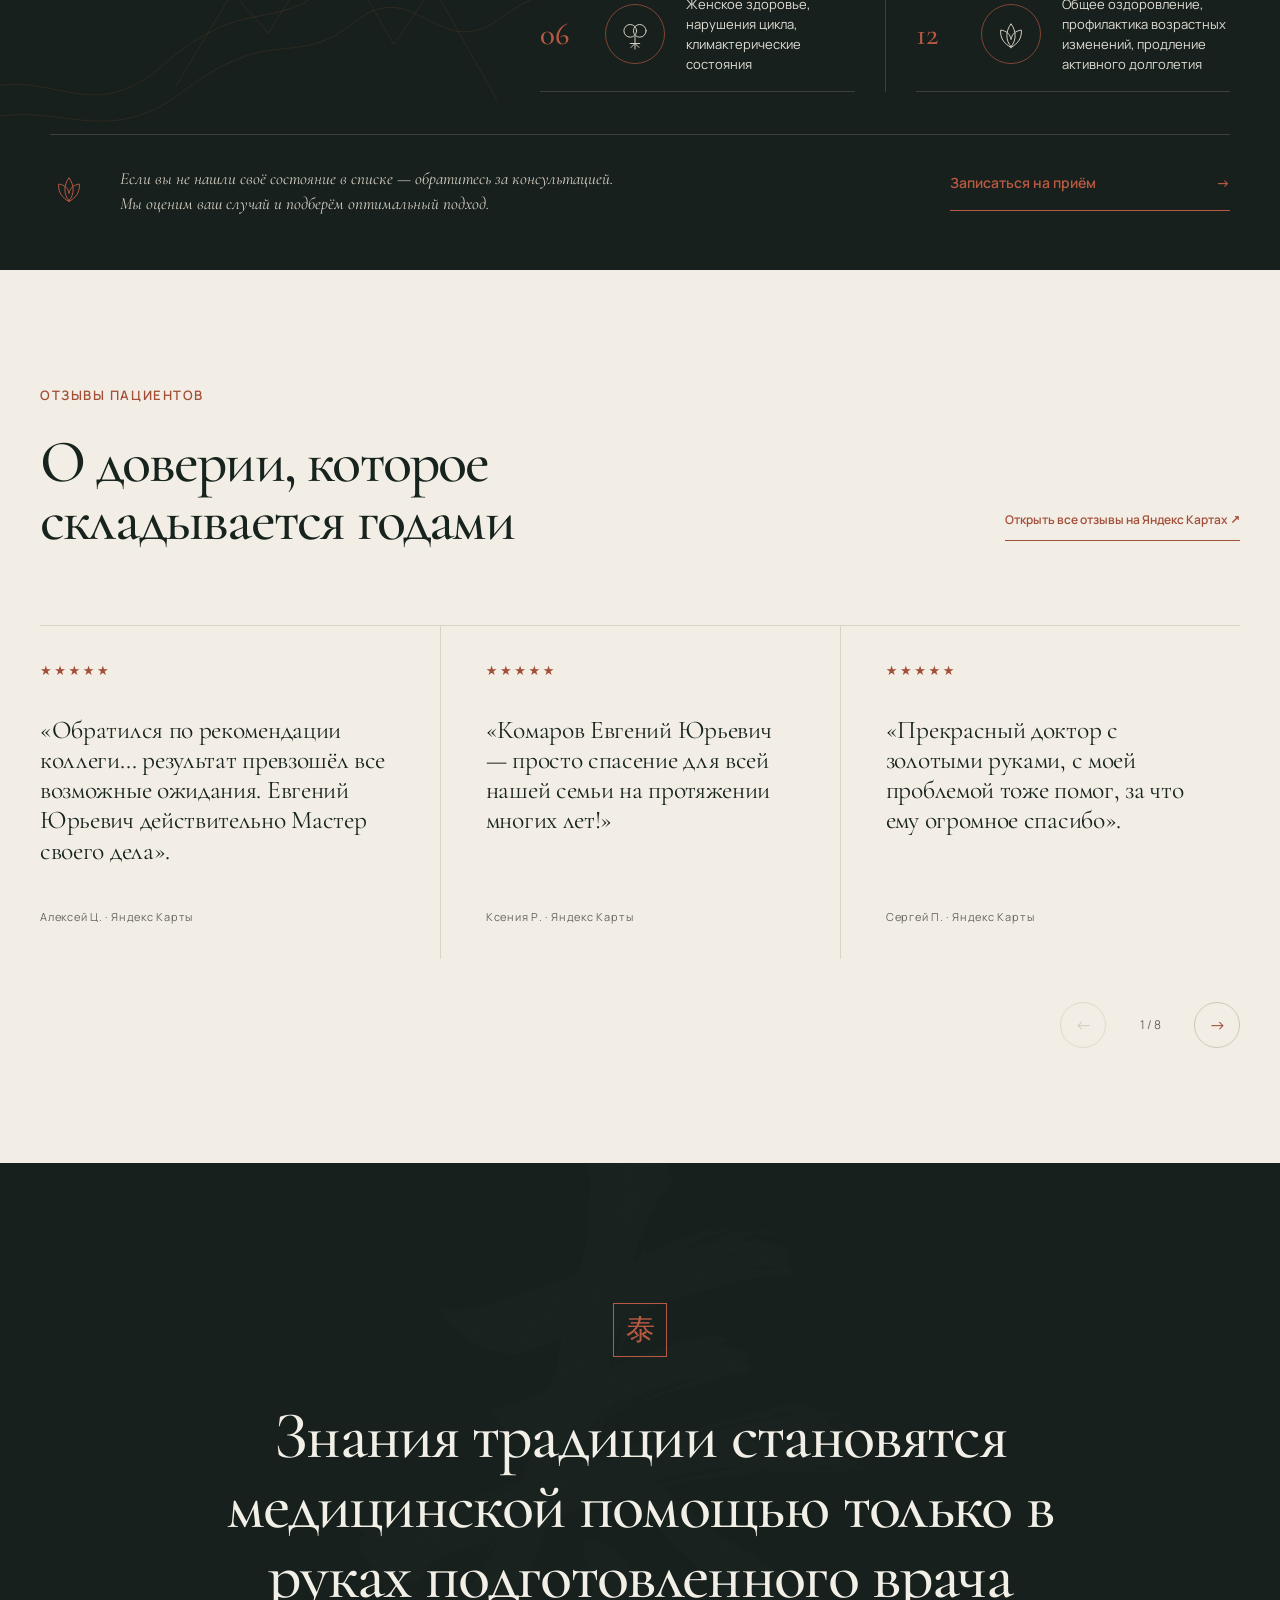
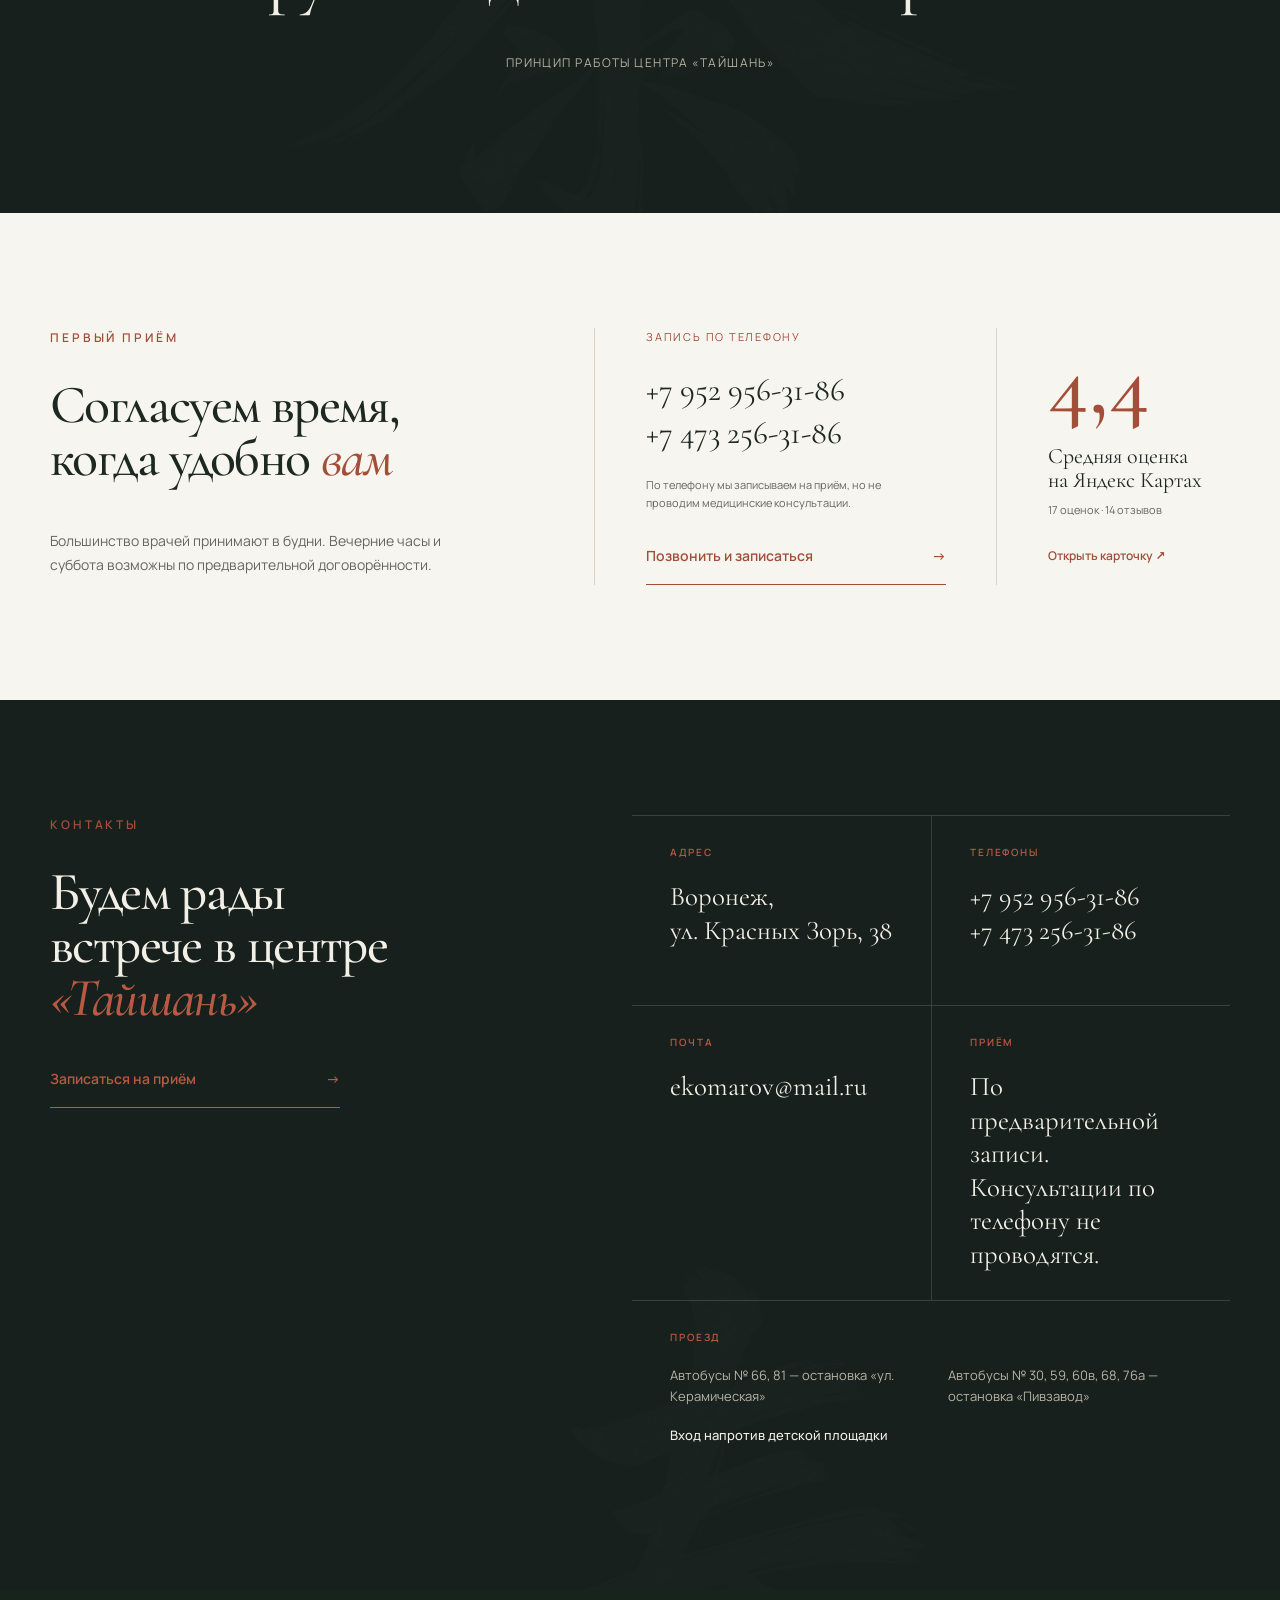
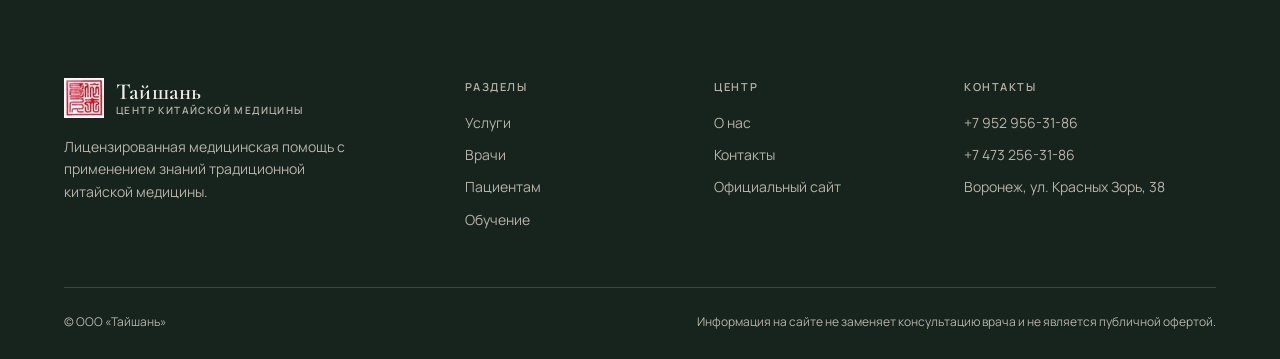
==== commit 9f0d3f16: "Редизайн «Услуг», выпадающее меню, единые хедер и футер, картинки в WebP - services.html переверстан" ====
--- a/index.html
+++ b/index.html
@@ -21,7 +21,20 @@
         <span class="brand-text"><strong>Тайшань</strong><span>центр китайской медицины</span></span>
       </a>
       <nav class="nav" aria-label="Основная навигация">
-        <a href="services.html">Услуги</a><a href="doctors.html">Врачи</a><a href="about.html">О центре</a><a href="patients.html">Пациентам</a><a href="contacts.html">Контакты</a>
+        <span class="nav-group">
+          <a href="services.html">Услуги</a>
+          <span class="nav-drop">
+            <a href="reflexotherapy.html">Рефлексотерапия и иглоукалывание</a>
+            <a href="phytotherapy.html">Китайская фитотерапия</a>
+            <a href="manual-therapy.html">Мануальная терапия</a>
+            <a href="medical-massage.html">Медицинский массаж</a>
+            <a href="additional-methods.html">Дополнительные методы</a>
+          </span>
+        </span>
+        <a href="doctors.html">Врачи</a>
+        <a href="about.html">О центре</a>
+        <a href="patients.html">Пациентам</a>
+        <a href="education.html">Обучение</a>
       </nav>
       <a class="header-phone" href="tel:+79529563186">+7 952 956-31-86</a>
       <button class="menu-toggle" type="button" aria-expanded="false" aria-label="Открыть меню"><span></span></button>
@@ -30,7 +43,7 @@
 
   <main id="main">
     <section class="hero">
-      <img class="hero-symbol" src="assets/images/hero-calligraphy.png" alt="" aria-hidden="true">
+      <img class="hero-symbol" src="assets/images/hero-calligraphy.webp" alt="" aria-hidden="true">
       <div class="hero-inner">
         <div class="hero-content" data-reveal>
           <p class="hero-kicker">Тайшань</p>
@@ -42,14 +55,14 @@
           </div>
         </div>
         <figure class="hero-photo media-zoom" data-reveal>
-          <img src="assets/images/hero.png" alt="Специалист центра проводит сеанс иглоукалывания" width="1536" height="1024">
+          <img src="assets/images/hero.webp" alt="Специалист центра проводит сеанс иглоукалывания" width="1536" height="1024">
         </figure>
       </div>
     </section>
 
     <section class="tradition-screen section--dark">
-      <div class="tradition-photo" aria-hidden="true"><img src="assets/images/second-screen-reference.png" alt=""></div>
-      <img class="tradition-brush" src="assets/images/hero-calligraphy.png" alt="" aria-hidden="true">
+      <div class="tradition-photo" aria-hidden="true"><img src="assets/images/second-screen-reference.webp" alt=""></div>
+      <img class="tradition-brush" src="assets/images/hero-calligraphy.webp" alt="" aria-hidden="true">
       <div class="tradition-inner">
         <div class="tradition-intro" data-reveal>
           <p class="tradition-kicker">Тайшань</p>
@@ -92,7 +105,7 @@
     <section class="methods-screen" id="methods">
       <div class="methods-screen-inner">
         <div class="methods-copy" data-reveal>
-          <img class="methods-symbol" src="assets/images/hero-calligraphy.png" alt="" aria-hidden="true">
+          <img class="methods-symbol" src="assets/images/hero-calligraphy.webp" alt="" aria-hidden="true">
           <p class="methods-kicker">Методы центра</p>
           <h2>Традиционные<br>методы, проверенные<br>временем</h2>
           <span class="methods-accent" aria-hidden="true"></span>
@@ -101,7 +114,7 @@
         </div>
 
         <figure class="methods-photo media-zoom" data-reveal>
-          <img src="assets/images/hero.png" alt="Сеанс иглоукалывания в центре «Тайшань»" width="1536" height="1024">
+          <img src="assets/images/hero.webp" alt="Сеанс иглоукалывания в центре «Тайшань»" width="1536" height="1024">
         </figure>
 
         <div class="methods-list" data-reveal>
@@ -125,51 +138,44 @@
       </div>
     </section>
 
-    <section class="conditions-screen" id="conditions">
-      <div class="conditions-inner">
-        <div class="conditions-heading" data-reveal>
-          <p class="screen-kicker">С чем обращаются</p>
-          <h2>Когда организму<br>нужно вернуть<br><em>равновесие</em></h2>
-          <p>Врач рассматривает состояние с позиции китайской медицины и учитывает данные современной диагностики. Очная оценка обязательна.</p>
-        </div>
-        <div class="conditions-list" data-reveal>
-          <article><span>01</span><div><h3>Боли в спине, шее<br>и суставах</h3><p>Состояния, при которых обращаются к рефлексотерапии и мануальной терапии.</p></div></article>
-          <article><span>02</span><div><h3>Неврологические<br>состояния</h3><p>Наблюдение и поддержка в рамках лицензированного направления «неврология».</p></div></article>
-          <article><span>03</span><div><h3>Головные боли<br>и нарушения сна</h3><p>Направления обращения, требующие очной оценки и наблюдения в динамике.</p></div></article>
-          <article><span>04</span><div><h3>Восстановление<br>и высокая нагрузка</h3><p>Поддержка при переутомлении и после перенесённых состояний.</p></div></article>
-        </div>
-      </div>
-    </section>
-
     <section class="doctor-screen" id="team">
       <div class="doctor-screen-inner">
-        <figure class="doctor-portrait media-zoom" data-reveal><img src="assets/images/05_tuina_massage.jpg" alt="Специалист центра проводит сеанс массажа туйна" width="266" height="257"></figure>
+        <figure class="doctor-portrait media-zoom" data-reveal><img src="assets/images/05_massage.webp" alt="Сеанс лечебного массажа в центре «Тайшань»" width="1448" height="1086"></figure>
         <div class="doctor-editorial" data-reveal>
-          <img src="assets/images/hero-calligraphy.png" alt="" aria-hidden="true">
+          <img src="assets/images/hero-calligraphy.webp" alt="" aria-hidden="true">
           <p class="screen-kicker">Команда</p>
           <h2>Традиция работает<br>только в руках<br><em>врача</em></h2>
-          <p>Андрей Нариманович Байрамов практикует китайскую медицину с 1983 года. Проходил длительное обучение в Чунцине и по программе Учебного центра Пекинской академии традиционной китайской медицины.</p>
-          <p>В центре также ведут приём специалисты по рефлексотерапии, мануальной терапии и неврологии.</p>
+          <p>Евгений Юрьевич Комаров — главный врач и основатель центра. Окончил Воронежский медицинский институт в 1993 году, практиковал китайскую медицину ещё со студенческих лет, работал в Воронежском вертебрологическом центре и центре «Кассиана», а с 2012 года возглавляет «Тайшань».</p>
+          <p>Учился на кафедре А. Т. Качана в СПб МАПО, в 2003–2005 годах — в Учебном центре Пекинской академии традиционной китайской медицины. Особый профессиональный интерес — китайская фитотерапия.</p>
           <a class="editorial-link" href="doctors.html"><span>Все врачи центра</span><span aria-hidden="true">→</span></a>
         </div>
-        <div class="doctor-experience" data-reveal><strong>40+</strong><span>лет врачебной<br>практики</span></div>
-      </div>
-    </section>
-
-    <section class="principle-quote">
-      <img src="assets/images/hero-calligraphy.png" alt="" aria-hidden="true">
-      <figure data-reveal>
-        <span class="quote-seal" aria-hidden="true">泰</span>
-        <blockquote>Знания традиции становятся медицинской помощью только в руках подготовленного врача</blockquote>
-        <figcaption>Принцип работы центра «Тайшань»</figcaption>
-      </figure>
-    </section>
-
-    <section class="booking-screen" id="booking">
-      <div class="booking-screen-inner">
-        <div class="booking-heading" data-reveal><p class="screen-kicker">Первый приём</p><h2>Согласуем время,<br>когда удобно <em>вам</em></h2><p>Большинство врачей принимают в будни. Вечерние часы и суббота возможны по предварительной договорённости.</p></div>
-        <div class="booking-action" data-reveal><span>Запись по телефону</span><a href="tel:+79529563186">+7 952 956-31-86</a><a href="tel:+74732563186">+7 473 256-31-86</a><small>По телефону мы записываем на приём, но не проводим медицинские консультации.</small><a class="editorial-link" href="tel:+79529563186"><span>Позвонить и записаться</span><span aria-hidden="true">→</span></a></div>
-        <div class="booking-rating" data-reveal><strong>4,4</strong><p>Средняя оценка<br>на Яндекс Картах</p><span>17 оценок · 14 отзывов</span><a href="https://yandex.ru/maps/org/tayshan/205154627418/" target="_blank" rel="noopener">Открыть карточку ↗</a></div>
+        <div class="doctor-experience" data-reveal><strong>30+</strong><span>лет врачебной<br>практики</span></div>
+      </div>
+    </section>
+
+    <section class="conditions-screen" id="conditions">
+      <svg class="conditions-landscape" viewBox="0 0 720 430" aria-hidden="true"><path d="M-30 330C90 245 136 362 235 275s132-35 197-97 96 53 172-10 126-28 168-70"/><path d="M-30 365C86 285 152 388 258 306s132-25 202-82 98 49 170-4 111-28 153-65"/><path d="M250 300l67-111 42 48 72-116 75 129 46-67 75 132"/></svg>
+      <div class="conditions-inner">
+        <div class="conditions-heading" data-reveal><p class="screen-kicker">С чем обращаются</p><h2>Помогаем при<br>широком спектре<br>состояний</h2><span class="conditions-accent" aria-hidden="true"></span><p>Китайская медицина эффективна как при острых, так и при хронических состояниях.</p><p>Мы работаем не только с симптомами, но и с их корневыми причинами.</p></div>
+        <div class="conditions-catalog" data-reveal>
+          <div class="conditions-column">
+            <article><strong>01</strong><span class="condition-icon"><svg viewBox="0 0 48 48"><path d="M17 38c-5-4-8-10-8-17C9 11 16 5 26 5s16 7 16 16c0 6-3 10-8 12v7M17 22c2-7 12-9 17-3M18 19c-1-5 5-9 10-7"/></svg></span><p>Головные боли,<br>головокружения,<br>шум в ушах</p></article>
+            <article><strong>02</strong><span class="condition-icon"><svg viewBox="0 0 48 48"><path d="M17 8c0 7-5 8-5 15 0 4 3 7 2 17M31 8c0 7 5 8 5 15 0 4-3 7-2 17M18 18c4 2 8 2 12 0M20 27l-2 11M28 27l2 11"/></svg></span><p>Боли в спине,<br>шее, пояснице,<br>суставах</p></article>
+            <article><strong>03</strong><span class="condition-icon"><svg viewBox="0 0 48 48"><path d="M24 7c10 0 16 8 16 17 0 11-7 17-17 17-8 0-13-4-15-9 5-3 9-2 13 0 8-4 9-15 3-19-3-2-3-4-2-7"/></svg></span><p>Проблемы<br>пищеварения,<br>ЖКТ</p></article>
+            <article><strong>04</strong><span class="condition-icon"><svg viewBox="0 0 48 48"><path d="M24 5c5 4 11 6 17 7-1 15-6 25-17 31C13 37 8 27 7 12c6-1 12-3 17-7z"/></svg></span><p>Снижение иммунитета,<br>частые простуды,<br>утомляемость</p></article>
+            <article><strong>05</strong><span class="condition-icon"><svg viewBox="0 0 48 48"><path d="M31 7a17 17 0 1 0 9 26A15 15 0 0 1 31 7zM34 12h5l-5 5h5M29 21h4l-4 4h4"/></svg></span><p>Нарушения сна,<br>стресс, тревожные<br>состояния</p></article>
+            <article><strong>06</strong><span class="condition-icon"><svg viewBox="0 0 48 48"><circle cx="18" cy="20" r="8"/><circle cx="30" cy="20" r="8"/><path d="M24 27v16M18 36h12M24 36l-5 5M24 36l5 5"/></svg></span><p>Женское здоровье,<br>нарушения цикла,<br>климактерические состояния</p></article>
+          </div>
+          <div class="conditions-column">
+            <article><strong>07</strong><span class="condition-icon"><svg viewBox="0 0 48 48"><path d="M24 41S7 30 7 18c0-10 12-13 17-4 5-9 17-6 17 4 0 12-17 23-17 23z"/></svg></span><p>Заболевания сердца<br>и сосудов, скачки<br>давления</p></article>
+            <article><strong>08</strong><span class="condition-icon"><svg viewBox="0 0 48 48"><path d="M23 10v28M25 19c4-8 10-11 12-6 3 7 4 18 2 24-5 1-11-1-14-5M21 19c-4-8-10-11-12-6-3 7-4 18-2 24 5 1 11-1 14-5"/></svg></span><p>Заболевания дыхательной<br>системы, хронический<br>кашель, астма</p></article>
+            <article><strong>09</strong><span class="condition-icon"><svg viewBox="0 0 48 48"><path d="M24 7c1 7 4 10 10 11-6 2-9 5-10 12-2-7-5-10-11-12 6-1 9-4 11-11zM10 7c0 3 2 5 5 6-3 1-5 3-5 6-1-3-2-5-5-6 3-1 4-3 5-6zM11 31c0 3 2 5 5 6-3 1-5 3-5 6-1-3-2-5-5-6 3-1 4-3 5-6z"/></svg></span><p>Аллергии, кожные<br>заболевания,<br>нейродермит</p></article>
+            <article><strong>10</strong><span class="condition-icon"><svg viewBox="0 0 48 48"><circle cx="24" cy="20" r="9"/><path d="M12 43c1-9 5-14 12-14s11 5 12 14M24 4v5M8 20H3M45 20h-5M11 8l4 4M37 8l-4 4"/></svg></span><p>Восстановление<br>после болезней,<br>операций, травм</p></article>
+            <article><strong>11</strong><span class="condition-icon"><svg viewBox="0 0 48 48"><path d="M24 6v35M12 11h24M15 11 8 27h14l-7-16zM33 11l-7 16h14l-7-16zM7 27c3 5 12 5 16 0M25 27c3 5 12 5 16 0M17 42h14"/></svg></span><p>Нарушения обмена<br>веществ, лишний вес,<br>эндокринные нарушения</p></article>
+            <article><strong>12</strong><span class="condition-icon"><svg viewBox="0 0 48 48"><path d="M24 41c-9-5-14-12-13-22 7 1 12 5 13 12 1-7 6-11 13-12 1 10-4 17-13 22zM24 40c-7-8-7-19 0-29 7 10 7 21 0 29z"/></svg></span><p>Общее оздоровление,<br>профилактика возрастных<br>изменений, продление<br>активного долголетия</p></article>
+          </div>
+        </div>
+        <div class="conditions-footer" data-reveal><span class="conditions-lotus" aria-hidden="true"><svg viewBox="0 0 48 48"><path d="M24 41c-9-5-14-12-13-22 7 1 12 5 13 12 1-7 6-11 13-12 1 10-4 17-13 22zM24 40c-7-8-7-19 0-29 7 10 7 21 0 29z"/></svg></span><p>Если вы не нашли своё состояние в списке — обратитесь за консультацией.<br>Мы оценим ваш случай и подберём оптимальный подход.</p><a class="editorial-link editorial-link--light" href="tel:+79529563186"><span>Записаться на приём</span><span aria-hidden="true">→</span></a></div>
       </div>
     </section>
 
@@ -193,8 +199,25 @@
       <div class="review-controls"><button type="button" data-review-prev aria-label="Предыдущие отзывы">←</button><span class="review-status" aria-live="polite">1 / 8</span><button type="button" data-review-next aria-label="Следующие отзывы">→</button></div>
     </section>
 
+    <section class="principle-quote">
+      <img src="assets/images/hero-calligraphy.webp" alt="" aria-hidden="true">
+      <figure data-reveal>
+        <span class="quote-seal" aria-hidden="true">泰</span>
+        <blockquote>Знания традиции становятся медицинской помощью только в руках подготовленного врача</blockquote>
+        <figcaption>Принцип работы центра «Тайшань»</figcaption>
+      </figure>
+    </section>
+
+    <section class="booking-screen" id="booking">
+      <div class="booking-screen-inner">
+        <div class="booking-heading" data-reveal><p class="screen-kicker">Первый приём</p><h2>Согласуем время,<br>когда удобно <em>вам</em></h2><p>Большинство врачей принимают в будни. Вечерние часы и суббота возможны по предварительной договорённости.</p></div>
+        <div class="booking-action" data-reveal><span>Запись по телефону</span><a href="tel:+79529563186">+7 952 956-31-86</a><a href="tel:+74732563186">+7 473 256-31-86</a><small>По телефону мы записываем на приём, но не проводим медицинские консультации.</small><a class="editorial-link" href="tel:+79529563186"><span>Позвонить и записаться</span><span aria-hidden="true">→</span></a></div>
+        <div class="booking-rating" data-reveal><strong>4,4</strong><p>Средняя оценка<br>на Яндекс Картах</p><span>17 оценок · 14 отзывов</span><a href="https://yandex.ru/maps/org/tayshan/205154627418/" target="_blank" rel="noopener">Открыть карточку ↗</a></div>
+      </div>
+    </section>
+
     <section class="contacts-screen" id="contacts">
-      <img class="contacts-symbol" src="assets/images/hero-calligraphy.png" alt="" aria-hidden="true">
+      <img class="contacts-symbol" src="assets/images/hero-calligraphy.webp" alt="" aria-hidden="true">
       <div class="contacts-screen-inner">
         <div class="contacts-heading" data-reveal><p class="screen-kicker">Контакты</p><h2>Будем рады<br>встрече в центре<br><em>«Тайшань»</em></h2><a class="editorial-link editorial-link--light" href="tel:+79529563186"><span>Записаться на приём</span><span aria-hidden="true">→</span></a></div>
         <div class="contacts-details" data-reveal>
@@ -202,6 +225,7 @@
           <div><small>Телефоны</small><a href="tel:+79529563186">+7 952 956-31-86</a><a href="tel:+74732563186">+7 473 256-31-86</a></div>
           <div><small>Почта</small><a href="mailto:ekomarov@mail.ru">ekomarov@mail.ru</a></div>
           <div><small>Приём</small><p>По предварительной записи.<br>Консультации по телефону не проводятся.</p></div>
+          <div class="contacts-route"><small>Проезд</small><p><span>Автобусы № 66, 81 — остановка «ул. Керамическая»</span><span>Автобусы № 30, 59, 60в, 68, 76а — остановка «Пивзавод»</span><strong>Вход напротив детской площадки</strong></p></div>
         </div>
       </div>
     </section>
@@ -211,7 +235,7 @@
     <div class="container">
       <div class="footer-grid">
         <div class="footer-brand">
-          <a class="brand" href="index.html">
+          <a class="brand" href="index.html" aria-label="Тайшань — на главную">
             <img src="assets/images/brand-mark.webp" alt="" width="40" height="40">
             <span class="brand-text"><strong>Тайшань</strong><span>центр китайской медицины</span></span>
           </a>
@@ -219,11 +243,11 @@
         </div>
         <div>
           <p class="footer-title">Разделы</p>
-          <div class="footer-links"><a href="services.html">Услуги</a><a href="doctors.html">Врачи</a><a href="patients.html">Пациентам</a></div>
+          <div class="footer-links"><a href="services.html">Услуги</a><a href="doctors.html">Врачи</a><a href="patients.html">Пациентам</a><a href="education.html">Обучение</a></div>
         </div>
         <div>
           <p class="footer-title">Центр</p>
-          <div class="footer-links"><a href="about.html">О нас</a><a href="contacts.html">Контакты</a><a href="http://тайшань.рф" target="_blank" rel="noopener">Официальный сайт</a></div>
+          <div class="footer-links"><a href="about.html">О нас</a><a href="index.html#contacts">Контакты</a><a href="http://тайшань.рф" target="_blank" rel="noopener">Официальный сайт</a></div>
         </div>
         <div>
           <p class="footer-title">Контакты</p>
--- a/styles.css
+++ b/styles.css
@@ -176,6 +176,24 @@
 .nav { display: flex; align-items: center; gap: 34px; }
 .nav a { font-size: 14px; font-weight: 500; letter-spacing: 0.01em; }
 .nav a:hover, .nav a[aria-current="page"] { color: var(--terra); }
+.nav-group { position: relative; display: flex; align-items: center; }
+.nav-group > a::after { content: ""; display: inline-block; margin-left: 7px; border: 4px solid transparent; border-top-color: currentColor; border-bottom: 0; opacity: .5; vertical-align: middle; transition: transform .2s ease; }
+.nav-group:hover > a::after, .nav-group:focus-within > a::after { transform: rotate(180deg); }
+.nav-drop {
+  position: absolute; top: 100%; left: 50%; z-index: 20;
+  display: grid; gap: 2px; min-width: 268px; padding: 12px;
+  background: var(--white); border: 1px solid var(--line);
+  box-shadow: 0 26px 60px -28px rgba(20, 20, 20, .4);
+  opacity: 0; visibility: hidden; pointer-events: none;
+  transform: translateX(-50%) translateY(8px);
+  transition: opacity .2s ease, transform .2s ease, visibility .2s;
+}
+.nav-drop::before { content: ""; position: absolute; left: 0; right: 0; top: -12px; height: 12px; }
+.nav-group:hover .nav-drop, .nav-group:focus-within .nav-drop {
+  opacity: 1; visibility: visible; pointer-events: auto; transform: translateX(-50%) translateY(0);
+}
+.nav-drop a { padding: 9px 12px; font-size: 13px; line-height: 1.3; white-space: nowrap; border-radius: 3px; color: var(--ink); }
+.nav-drop a:hover, .nav-drop a[aria-current="page"] { background: var(--paper); color: var(--terra); }
 .header-phone { margin-left: 25px; font-size: 14px; font-weight: 500; white-space: nowrap; }
 .header-phone:hover { color: var(--terra); }
 .menu-toggle { display: none; width: 44px; height: 44px; border: 1px solid var(--line); background: transparent; }
@@ -425,7 +443,9 @@
 .approach-support span { position: relative; z-index: 1; padding-inline: 22px; background: #f5f2eb; }
 
 /* --- четвёртый экран: методы центра --- */
-.methods-screen { padding: clamp(40px, 4vw, 64px) 0 0; background: #faf9f6; }
+.methods-screen { overflow: hidden; padding: clamp(40px, 4vw, 64px) 0 0; background: #faf9f6; }
+.methods-screen--hub { padding-bottom: clamp(64px, 7vw, 104px); }
+.conditions-note { max-width: 43ch; margin: 20px 0 0; color: #a9a49a; font-size: 12px; line-height: 1.6; }
 .methods-screen-inner { display: grid; grid-template-columns: minmax(0, 1.45fr) minmax(360px, .94fr) minmax(350px, 1fr); width: min(1540px, calc(100% - 80px)); margin: 0 auto; }
 .methods-copy { position: relative; display: flex; flex-direction: column; justify-content: center; min-width: 0; padding: 36px clamp(46px, 5vw, 86px) 36px 0; overflow: hidden; }
 .methods-copy > *:not(.methods-symbol) { position: relative; z-index: 1; }
@@ -461,17 +481,31 @@
 
 /* --- оставшиеся экраны главной --- */
 .screen-kicker { margin: 0 0 32px; color: var(--terra); font-size: 12px; font-weight: 600; letter-spacing: .24em; text-transform: uppercase; }
-.conditions-screen { padding: clamp(82px, 8vw, 126px) 0; background: #f4f1e9; }
-.conditions-inner { display: grid; grid-template-columns: minmax(360px, .85fr) minmax(0, 1.4fr); gap: clamp(70px, 9vw, 150px); width: min(1400px, calc(100% - 100px)); margin: 0 auto; }
+.conditions-screen { position: relative; overflow: hidden; padding: clamp(82px, 7vw, 112px) 0 54px; background: var(--dark); color: var(--dark-text); }
+.conditions-landscape { position: absolute; left: -3%; bottom: 72px; width: 48%; height: auto; fill: none; stroke: rgba(184, 90, 67, .17); stroke-width: 1; pointer-events: none; }
+.conditions-inner { position: relative; z-index: 1; display: grid; grid-template-columns: minmax(400px, .8fr) minmax(0, 1.55fr); gap: 0 clamp(65px, 7vw, 120px); width: min(1440px, calc(100% - 100px)); margin: 0 auto; }
 .conditions-heading h2, .doctor-editorial h2, .booking-heading h2, .contacts-heading h2 { margin: 0; font-size: clamp(52px, 4.2vw, 70px); font-weight: 500; line-height: .98; letter-spacing: -.03em; }
 .conditions-heading h2 em, .doctor-editorial h2 em, .booking-heading h2 em, .contacts-heading h2 em { color: var(--terra); font-weight: 500; }
-.conditions-heading > p:last-child { max-width: 44ch; margin-top: 46px; font-size: 14px; line-height: 1.75; }
-.conditions-list { display: grid; grid-template-columns: repeat(2, 1fr); align-content: center; }
-.conditions-list article { display: grid; grid-template-columns: 58px 1fr; gap: 16px; min-height: 218px; padding: 30px clamp(20px, 3vw, 46px); border-top: 1px solid var(--line); }
-.conditions-list article:nth-child(even) { border-left: 1px solid var(--line); }
-.conditions-list article > span { color: var(--terra); font-family: var(--serif); font-size: 30px; line-height: 1; }
-.conditions-list h3 { margin: 0 0 18px; font-size: clamp(24px, 2vw, 31px); line-height: 1.06; }
-.conditions-list p { max-width: 31ch; margin: 0; color: var(--ink-soft); font-size: 13px; line-height: 1.65; }
+.conditions-heading { padding-top: 8px; }
+.conditions-heading h2 { color: var(--dark-text); }
+.conditions-heading .screen-kicker { color: var(--dark-accent); }
+.conditions-accent { display: block; width: 72px; height: 1px; margin: 46px 0 36px; background: var(--dark-accent); }
+.conditions-heading > p { max-width: 43ch; margin: 0; color: #d1cdc2; font-size: 14px; line-height: 1.75; }
+.conditions-heading > p + p { margin-top: 24px; }
+.conditions-catalog { display: grid; grid-template-columns: repeat(2, 1fr); }
+.conditions-column + .conditions-column { padding-left: 30px; border-left: 1px solid var(--line-dark); }
+.conditions-column:first-child { padding-right: 30px; }
+.conditions-column article { display: grid; grid-template-columns: 50px 66px minmax(0, 1fr); align-items: center; gap: 15px; min-height: 112px; padding: 16px 0; border-bottom: 1px solid var(--line-dark); }
+.conditions-column article:first-child { border-top: 1px solid var(--line-dark); }
+.conditions-column strong { color: var(--dark-accent); font-family: var(--serif); font-size: 31px; font-weight: 500; line-height: 1; }
+.condition-icon { display: grid; place-items: center; width: 60px; height: 60px; border: 1px solid rgba(184, 90, 67, .65); border-radius: 50%; color: #d6d0c2; }
+.condition-icon svg, .conditions-lotus svg { width: 38px; height: 38px; fill: none; stroke: currentColor; stroke-width: 1.25; stroke-linecap: round; stroke-linejoin: round; }
+.conditions-column p { margin: 0; color: #e0ddd5; font-size: 13px; line-height: 1.55; }
+.conditions-column p b { color: var(--dark-text); font-weight: 600; }
+.conditions-footer { grid-column: 1 / -1; display: grid; grid-template-columns: 50px minmax(0, 1fr) 280px; align-items: center; gap: 20px; margin-top: 42px; padding-top: 32px; border-top: 1px solid var(--line-dark); }
+.conditions-lotus { color: var(--dark-accent); }
+.conditions-footer p { margin: 0; color: #d5d0c5; font-family: var(--serif); font-size: 17px; font-style: italic; line-height: 1.45; }
+.conditions-footer .editorial-link { width: 280px; margin: 0; }
 
 .doctor-screen { padding: clamp(78px, 8vw, 124px) 0; background: #e9e3d7; }
 .doctor-screen-inner { position: relative; display: grid; grid-template-columns: minmax(320px, 400px) minmax(0, 1fr); gap: clamp(72px, 9vw, 150px); width: min(1320px, calc(100% - 100px)); margin: 0 auto; }
@@ -543,6 +577,10 @@
 .contacts-details small { display: block; margin-bottom: 20px; color: var(--dark-accent); font-size: 10px; font-weight: 600; letter-spacing: .18em; text-transform: uppercase; }
 .contacts-details p, .contacts-details a { display: block; margin: 0; color: var(--dark-text); font-family: var(--serif); font-size: clamp(23px, 2.1vw, 32px); line-height: 1.25; }
 .contacts-details > div:last-child p { color: var(--dark-text-soft); font-family: var(--sans); font-size: 13px; line-height: 1.65; }
+.contacts-details .contacts-route { grid-column: 1 / -1; min-height: 0; }
+.contacts-details .contacts-route p { display: grid; grid-template-columns: repeat(2, minmax(0, 1fr)); gap: 10px 34px; color: var(--dark-text-soft); font-family: var(--sans); font-size: 13px; line-height: 1.6; }
+.contacts-details .contacts-route span { display: block; }
+.contacts-details .contacts-route strong { grid-column: 1 / -1; margin-top: 8px; color: var(--dark-text); font-weight: 500; }
 
 /* --- нумерованный паттерн: номер + заголовок + линия + текст --- */
 .numbered { display: grid; gap: clamp(20px, 2.4vw, 32px); }
@@ -887,13 +925,78 @@
   font-size: 12px;
 }
 
-/* --- появление при скролле --- */
-[data-reveal] { opacity: 0; transform: translateY(20px); transition: opacity .65s ease, transform .65s ease; }
+/* --- загрузка и движение страницы --- */
+.scroll-progress { position: fixed; z-index: 1001; top: 0; left: 0; width: 100%; height: 3px; background: rgba(163, 78, 57, .12); pointer-events: none; }
+.scroll-progress span { display: block; width: 100%; height: 100%; background: var(--terra); transform: scaleX(0); transform-origin: left center; will-change: transform; }
+.quick-actions { position: fixed; z-index: 90; right: clamp(14px, 2vw, 28px); bottom: clamp(14px, 2vw, 28px); display: flex; flex-direction: column; gap: 9px; }
+.quick-action { display: grid; place-items: center; width: 50px; height: 50px; padding: 0; border: 1px solid rgba(163, 78, 57, .52); border-radius: 50%; cursor: pointer; color: var(--graphite); background: rgba(250, 248, 243, .94); backdrop-filter: blur(8px); transition: color .25s ease, background-color .25s ease, border-color .25s ease, opacity .3s ease, transform .3s ease; }
+.quick-action svg { width: 22px; height: 22px; fill: none; stroke: currentColor; stroke-width: 1.45; stroke-linecap: round; stroke-linejoin: round; }
+.quick-action:hover { color: var(--white); border-color: var(--terra); background: var(--terra); }
+.quick-action--contact { color: var(--white); border-color: var(--terra); background: var(--terra); }
+.quick-action--contact:hover { border-color: var(--graphite); background: var(--graphite); }
+.quick-action--top { opacity: 0; visibility: hidden; transform: translateY(12px); pointer-events: none; }
+.quick-action--top.is-visible { opacity: 1; visibility: visible; transform: none; pointer-events: auto; }
+.education-page .quick-action--top { color: var(--dark-text); border-color: rgba(242, 239, 231, .28); background: rgba(16, 35, 28, .88); }
+.education-page .quick-action--top:hover { border-color: var(--dark-accent); background: var(--dark-accent); }
+.preloader { position: fixed; z-index: 2000; inset: 0; display: grid; place-content: center; justify-items: center; background: var(--paper-soft); color: var(--graphite); opacity: 1; visibility: visible; transition: opacity .55s ease, visibility .55s ease; }
+.preloader.is-hidden { opacity: 0; visibility: hidden; pointer-events: none; }
+.preloader__mark { display: grid; place-items: center; width: 82px; height: 82px; margin-bottom: 22px; border: 1px solid rgba(163, 78, 57, .45); }
+.preloader__mark img { width: 58px; height: 58px; object-fit: contain; }
+.preloader__name { font: 500 39px/1 var(--serif); letter-spacing: .08em; }
+.preloader__caption { margin-top: 9px; color: var(--ink-soft); font-size: 9px; font-weight: 600; letter-spacing: .19em; text-transform: uppercase; }
+.preloader__track { position: relative; width: min(270px, 68vw); height: 1px; margin-top: 34px; overflow: hidden; background: rgba(23, 35, 29, .16); }
+.preloader__track span { display: block; width: 0; height: 100%; background: var(--terra); transition: width .12s linear; }
+.preloader__value { width: min(270px, 68vw); margin-top: 9px; color: var(--terra); font: 500 10px/1 var(--sans); text-align: right; font-variant-numeric: tabular-nums; }
+body.is-loading { overflow: hidden; }
+[data-reveal] { opacity: 0; transition: opacity .8s ease, transform .9s cubic-bezier(.22, 1, .36, 1); will-change: opacity, transform; }
+[data-reveal].reveal-from-left { transform: translate3d(-64px, 0, 0); }
+[data-reveal].reveal-from-right { transform: translate3d(64px, 0, 0); }
 [data-reveal].is-visible { opacity: 1; transform: none; }
 :focus-visible { outline: 2px solid var(--terra); outline-offset: 3px; }
 
 /* --- адаптив --- */
+/* Education */
+.education-page { background: var(--dark); color: var(--dark-text); }
+.education-page .site-header { color: var(--dark-text); background: transparent; border-top: 1px solid rgba(242, 239, 231, .12); }
+.education-page .site-header.is-scrolled { background: rgba(23, 32, 28, .96); }
+.education-page .brand-text span { color: var(--dark-text-soft); }
+.education-page .nav-drop { background: #15271f; border-color: rgba(242, 239, 231, .16); }
+.education-page .nav-drop a { color: var(--dark-text-soft); }
+.education-page .nav-drop a:hover, .education-page .nav-drop a[aria-current="page"] { background: rgba(242, 239, 231, .06); color: var(--dark-text); }
+.education-page .menu-toggle span, .education-page .menu-toggle span::before, .education-page .menu-toggle span::after { background: var(--dark-text); }
+.education-screen { position: relative; min-height: 100vh; overflow: hidden; padding: 116px 0 52px; background: #10231c; }
+.education-inner { position: relative; z-index: 1; display: grid; grid-template-columns: minmax(390px, .82fr) minmax(0, 1.55fr); gap: 0 clamp(64px, 6.7vw, 118px); width: min(1450px, calc(100% - 100px)); margin: 0 auto; }
+.education-intro { padding-top: 4px; }
+.education-page .editorial-breadcrumb { color: rgba(242, 239, 231, .5); }
+.education-page .editorial-breadcrumb a:hover { color: var(--dark-text); }
+.education-intro .screen-kicker { color: var(--dark-accent); letter-spacing: .28em; }
+.education-intro h1 { margin: 30px 0 0; color: var(--dark-text); font: 500 clamp(58px, 5vw, 80px)/.92 var(--serif); letter-spacing: -.035em; }
+.education-accent { display: block; width: 72px; height: 2px; margin: 40px 0 28px; background: var(--dark-accent); }
+.education-intro > p:last-child { max-width: 47ch; margin: 0; color: #d4d0c6; font-size: 14px; line-height: 1.72; }
+.education-programs { display: grid; grid-template-columns: repeat(2, minmax(0, 1fr)); }
+.education-program-column:first-child { padding-right: 30px; }
+.education-program-column + .education-program-column { padding-left: 30px; border-left: 1px solid var(--line-dark); }
+.education-program-column article { display: grid; grid-template-columns: 55px 76px minmax(0, 1fr); align-items: center; gap: 16px; min-height: 160px; border-bottom: 1px solid var(--line-dark); }
+.education-program-column article:first-child { border-top: 1px solid var(--line-dark); }
+.education-program-column strong { align-self: start; padding-top: 31px; color: var(--dark-accent); font: 500 40px/1 var(--serif); }
+.education-icon { display: grid; place-items: center; width: 72px; height: 72px; border: 1px solid rgba(184, 90, 67, .82); border-radius: 50%; }
+.education-icon svg { width: 43px; height: 43px; fill: none; stroke: #d3cdbf; stroke-width: 1.25; stroke-linecap: round; stroke-linejoin: round; }
+.education-program-column p { margin: 0; color: #ded9cf; font-size: 14px; line-height: 1.58; }
+.education-contact { grid-column: 1 / -1; justify-self: end; display: grid; grid-template-columns: 62px minmax(0, 1fr) 240px; align-items: center; gap: 24px; width: min(900px, 78%); margin-top: 64px; padding: 24px 28px; border: 1px solid var(--line-dark); }
+.education-lotus { color: var(--dark-accent); font: 500 45px/1 var(--serif); transform: rotate(180deg); text-align: center; }
+.education-contact h2 { margin: 0 0 3px; color: var(--dark-text); font: 500 26px/1.15 var(--serif); }
+.education-contact p { margin: 0; color: var(--dark-text-soft); font-size: 11px; line-height: 1.45; }
+.education-contact .editorial-link { width: 100%; margin: 0; color: var(--dark-accent); border-color: var(--dark-accent); }
+.education-landscape, .education-bamboo { position: absolute; z-index: 0; pointer-events: none; fill: none; stroke-linecap: round; stroke-linejoin: round; }
+.education-landscape { left: -3%; bottom: -1%; width: 57%; stroke: rgba(184, 90, 67, .2); stroke-width: 1.3; }
+.education-landscape circle { fill: var(--dark-accent); stroke: none; }
+.education-bamboo { right: -10px; bottom: -32px; width: 210px; stroke: rgba(211, 205, 191, .17); stroke-width: 1.2; }
+
 @media (max-width: 1040px) {
+  .education-inner { grid-template-columns: 1fr; width: min(820px, calc(100% - 64px)); }
+  .education-programs { margin-top: 60px; }
+  .education-contact { width: 100%; }
+  .education-landscape { width: 90%; }
   .nav, .header-phone { display: none; }
   .menu-toggle { display: block; }
   .nav.is-open {
@@ -909,6 +1012,14 @@
     overflow-y: auto;
   }
   .nav.is-open a { padding: 18px 0; border-bottom: 1px solid var(--line); font-family: var(--serif); font-size: 24px; font-weight: 500; }
+  .nav.is-open .nav-group { display: flex; flex-direction: column; align-items: stretch; }
+  .nav.is-open .nav-group > a::after { display: none; }
+  .nav.is-open .nav-drop {
+    position: static; opacity: 1; visibility: visible; pointer-events: auto; transform: none;
+    display: grid; gap: 0; min-width: 0; padding: 0 0 6px; border: 0; background: none; box-shadow: none;
+  }
+  .nav.is-open .nav-drop::before { display: none; }
+  .nav.is-open .nav-drop a { padding: 12px 0 12px 18px; font-family: var(--sans); font-size: 15px; font-weight: 500; color: var(--ink-soft); border-bottom: 1px solid var(--line); white-space: normal; }
   .split,
   .split--rev,
   .doctor,
@@ -975,6 +1086,29 @@
 }
 
 @media (max-width: 720px) {
+  .quick-actions { right: 12px; bottom: 12px; gap: 7px; }
+  .quick-action { width: 44px; height: 44px; }
+  .quick-action svg { width: 20px; height: 20px; }
+  .education-screen { min-height: 0; padding: 105px 0 48px; }
+  .education-inner { width: auto; margin-inline: 20px; }
+  .education-intro h1 { margin-top: 25px; font-size: clamp(46px, 13vw, 58px); }
+  .education-accent { margin: 34px 0 25px; }
+  .education-intro > p:last-child { font-size: 13px; }
+  .education-programs { display: block; margin-top: 52px; }
+  .education-program-column:first-child, .education-program-column + .education-program-column { padding: 0; border-left: 0; }
+  .education-program-column + .education-program-column article:first-child { border-top: 0; }
+  .education-program-column article { grid-template-columns: 40px 56px minmax(0, 1fr); gap: 10px; min-height: 122px; }
+  .education-program-column strong { padding-top: 28px; font-size: 29px; }
+  .education-icon { width: 52px; height: 52px; }
+  .education-icon svg { width: 31px; height: 31px; }
+  .education-program-column p { font-size: 12px; }
+  .education-contact { grid-template-columns: 46px minmax(0, 1fr); gap: 16px; margin-top: 42px; padding: 24px 18px; }
+  .education-lotus { font-size: 36px; }
+  .education-contact h2 { font-size: 23px; }
+  .education-contact p { margin-top: 6px; }
+  .education-contact .editorial-link { grid-column: 1 / -1; margin-top: 16px; }
+  .education-landscape { left: -45%; width: 155%; opacity: .75; }
+  .education-bamboo { display: none; }
   body { font-size: 16px; }
   .facts { grid-template-columns: 1fr 1fr; gap: 24px 0; }
   .fact:nth-child(odd) { padding-left: 0; border-left: 0; }
@@ -1054,11 +1188,20 @@
   .conditions-screen { padding: 72px 0; }
   .conditions-inner { width: auto; margin-inline: 20px; gap: 44px; }
   .conditions-heading h2, .doctor-editorial h2, .booking-heading h2, .contacts-heading h2 { font-size: clamp(43px, 12vw, 56px); }
-  .conditions-heading > p:last-child { margin-top: 34px; }
-  .conditions-list { display: block; }
-  .conditions-list article { grid-template-columns: 48px 1fr; min-height: 0; padding: 28px 0; }
-  .conditions-list article:nth-child(even) { border-left: 0; }
-  .conditions-list h3 { font-size: 25px; }
+  .conditions-landscape { display: none; }
+  .conditions-accent { margin: 38px 0 30px; }
+  .conditions-heading > p + p { margin-top: 20px; }
+  .conditions-catalog { display: block; margin-top: 48px; }
+  .conditions-column:first-child, .conditions-column + .conditions-column { padding: 0; border-left: 0; }
+  .conditions-column + .conditions-column article:first-child { border-top: 0; }
+  .conditions-column article { grid-template-columns: 39px 56px minmax(0, 1fr); gap: 10px; min-height: 104px; padding: 15px 0; }
+  .conditions-column strong { font-size: 25px; }
+  .condition-icon { width: 50px; height: 50px; }
+  .condition-icon svg { width: 31px; height: 31px; }
+  .conditions-column p { font-size: 13px; }
+  .conditions-footer { grid-template-columns: 40px 1fr; margin-top: 38px; padding-top: 28px; }
+  .conditions-footer p { font-size: 16px; }
+  .conditions-footer .editorial-link { grid-column: 1 / -1; width: 100%; margin-top: 20px; }
   .doctor-screen { padding: 64px 0 0; }
   .doctor-screen-inner { display: flex; width: auto; margin-inline: 20px; min-height: 0; flex-direction: column; gap: 0; }
   .doctor-portrait { min-height: 0; height: min(125vw, 580px); }
@@ -1082,6 +1225,8 @@
   .contacts-details > div { min-height: 0; padding: 26px 0; }
   .contacts-details > div:nth-child(even) { border-left: 0; }
   .contacts-details p, .contacts-details a { font-size: 27px; }
+  .contacts-details .contacts-route p { display: block; font-size: 13px; }
+  .contacts-details .contacts-route span + span, .contacts-details .contacts-route strong { display: block; margin-top: 12px; }
   .reviews.section { padding: 72px 20px; }
   .reviews .section-heading { margin-bottom: 52px; }
   .reviews .section-heading h2 { font-size: clamp(43px, 12vw, 56px); }
@@ -1124,4 +1269,5 @@
   html { scroll-behavior: auto; }
   [data-reveal] { opacity: 1; transform: none; transition: none; }
   .media-zoom img { transform: none; transition: none; }
-}
+  .preloader, .preloader__track span { transition: none; }
+}
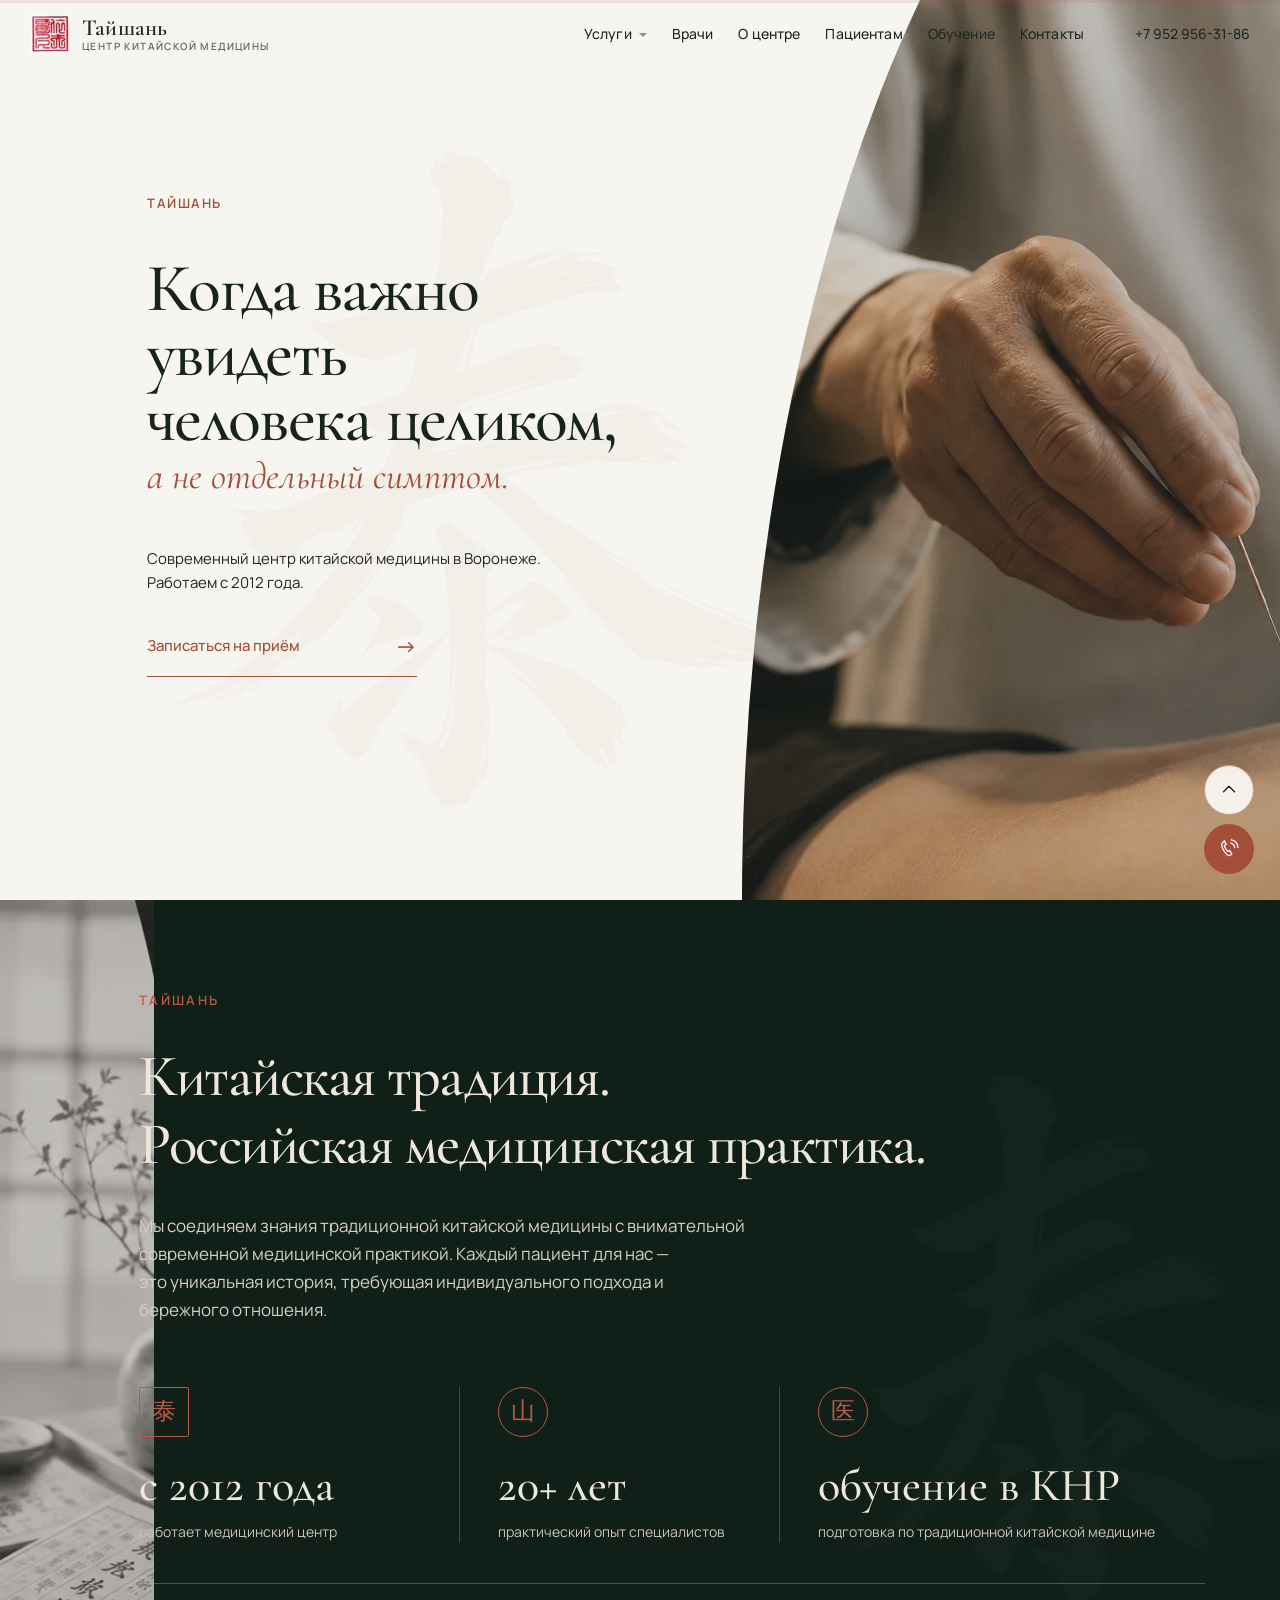
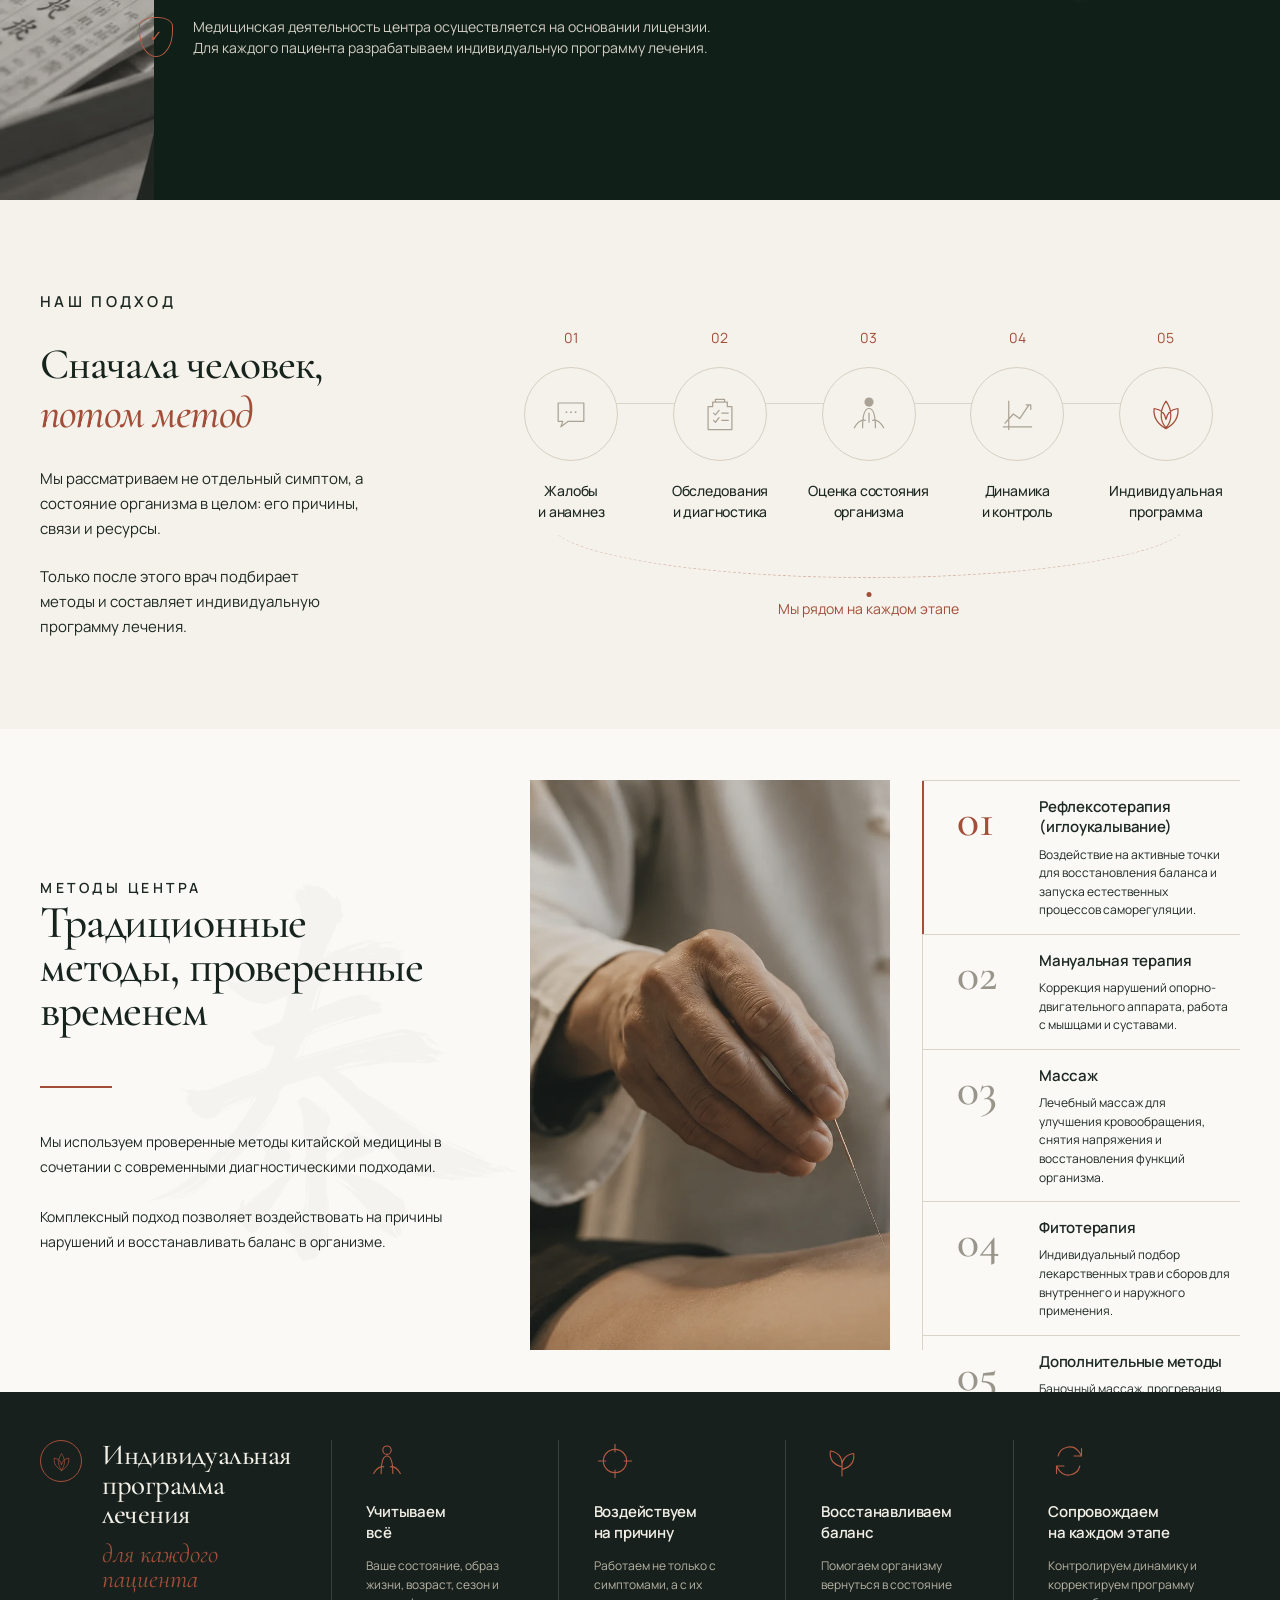
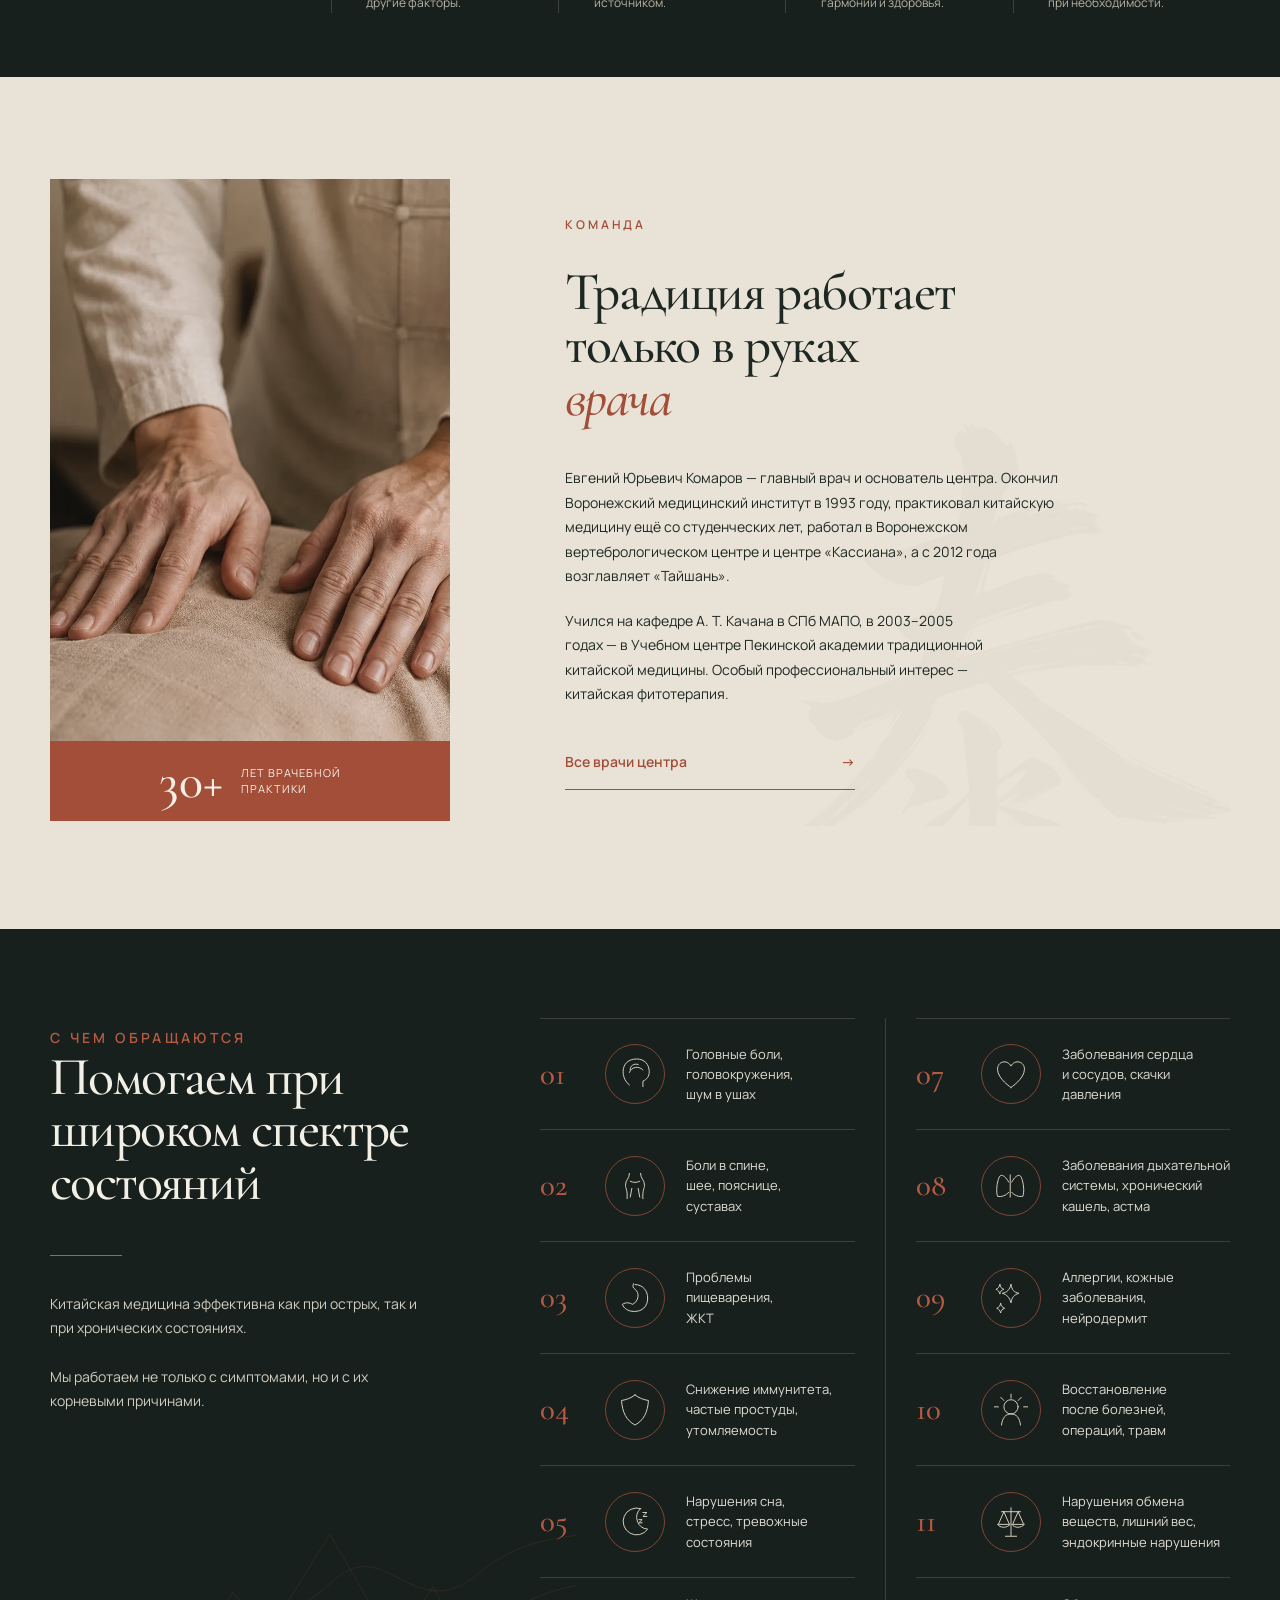
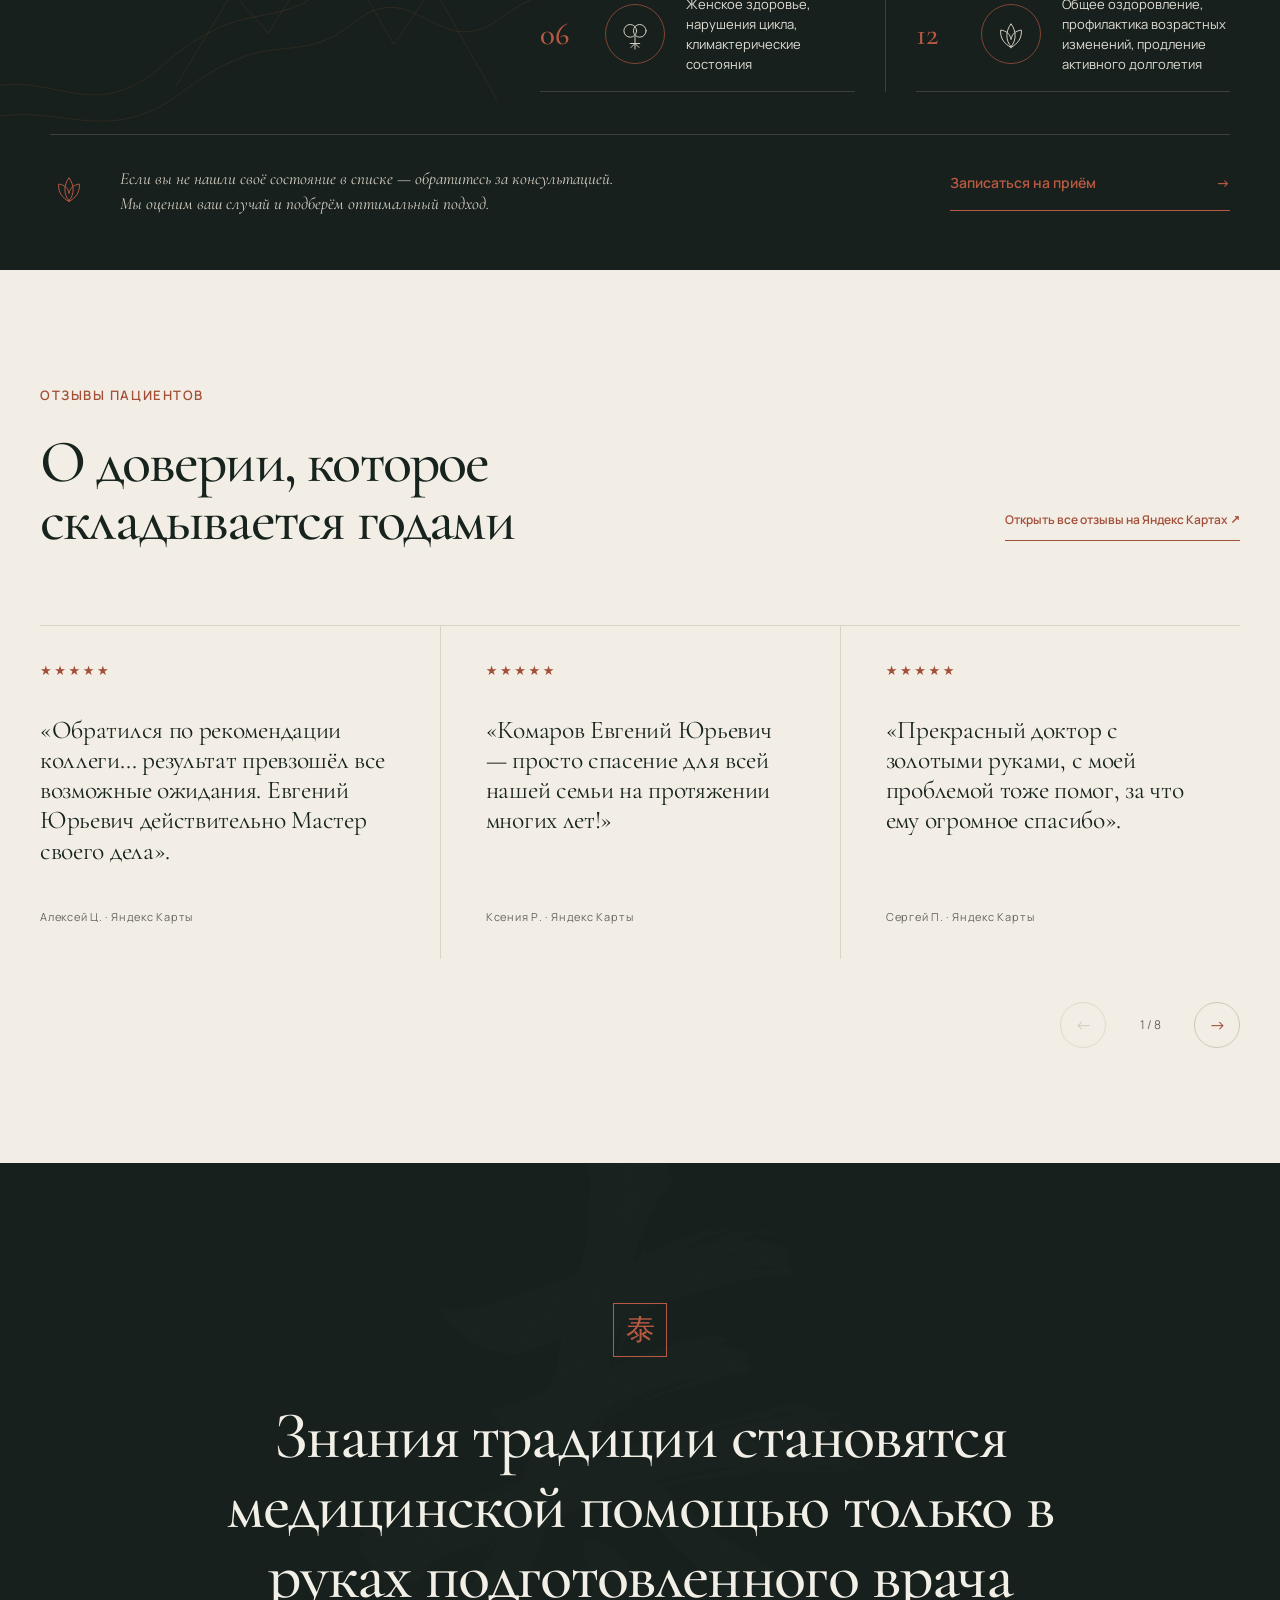
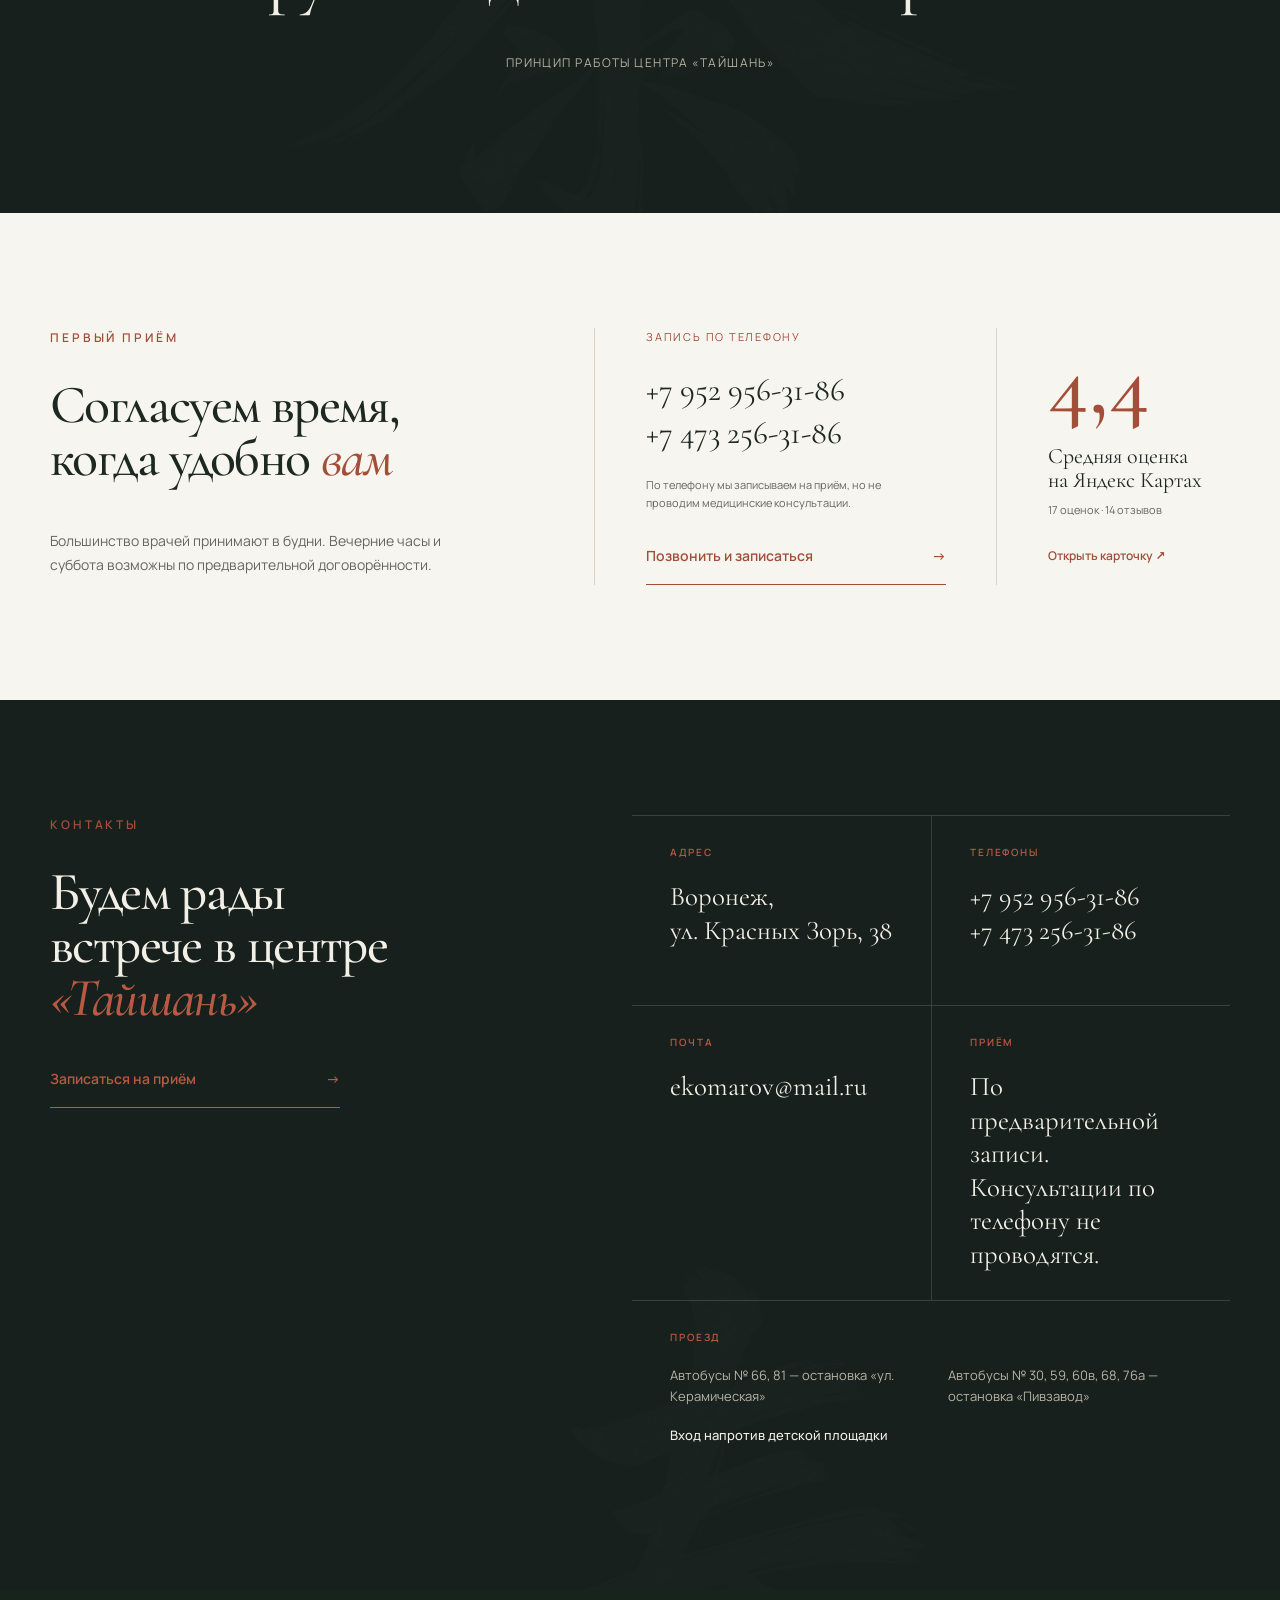
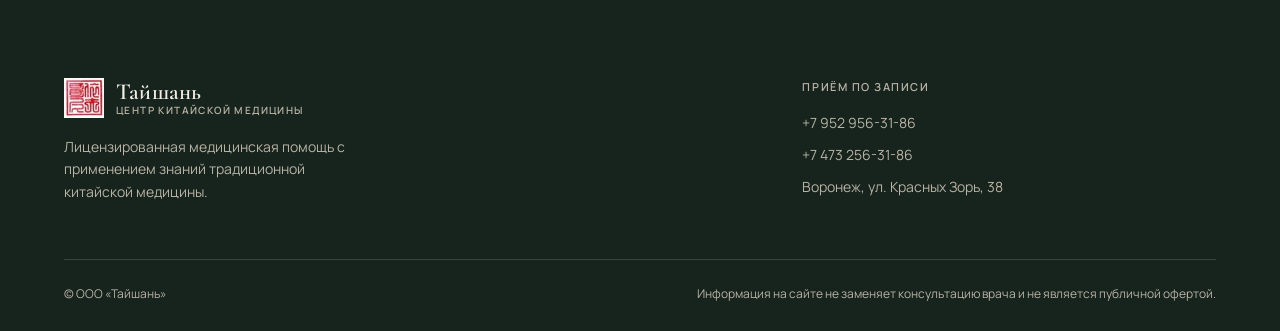
==== commit 8e090d8f: "Врачи → блок на «О центре», Контакты в меню, чистка футера и формулировок - doctors.html удалена; на" ====
--- a/index.html
+++ b/index.html
@@ -31,10 +31,11 @@
             <a href="additional-methods.html">Дополнительные методы</a>
           </span>
         </span>
-        <a href="doctors.html">Врачи</a>
+        <a href="index.html#team">Врачи</a>
         <a href="about.html">О центре</a>
         <a href="patients.html">Пациентам</a>
         <a href="education.html">Обучение</a>
+        <a href="index.html#contacts">Контакты</a>
       </nav>
       <a class="header-phone" href="tel:+79529563186">+7 952 956-31-86</a>
       <button class="menu-toggle" type="button" aria-expanded="false" aria-label="Открыть меню"><span></span></button>
@@ -147,7 +148,7 @@
           <h2>Традиция работает<br>только в руках<br><em>врача</em></h2>
           <p>Евгений Юрьевич Комаров — главный врач и основатель центра. Окончил Воронежский медицинский институт в 1993 году, практиковал китайскую медицину ещё со студенческих лет, работал в Воронежском вертебрологическом центре и центре «Кассиана», а с 2012 года возглавляет «Тайшань».</p>
           <p>Учился на кафедре А. Т. Качана в СПб МАПО, в 2003–2005 годах — в Учебном центре Пекинской академии традиционной китайской медицины. Особый профессиональный интерес — китайская фитотерапия.</p>
-          <a class="editorial-link" href="doctors.html"><span>Все врачи центра</span><span aria-hidden="true">→</span></a>
+          <a class="editorial-link" href="about.html#team"><span>Все врачи центра</span><span aria-hidden="true">→</span></a>
         </div>
         <div class="doctor-experience" data-reveal><strong>30+</strong><span>лет врачебной<br>практики</span></div>
       </div>
@@ -242,16 +243,8 @@
           <p>Лицензированная медицинская помощь с применением знаний традиционной китайской медицины.</p>
         </div>
         <div>
-          <p class="footer-title">Разделы</p>
-          <div class="footer-links"><a href="services.html">Услуги</a><a href="doctors.html">Врачи</a><a href="patients.html">Пациентам</a><a href="education.html">Обучение</a></div>
-        </div>
-        <div>
-          <p class="footer-title">Центр</p>
-          <div class="footer-links"><a href="about.html">О нас</a><a href="index.html#contacts">Контакты</a><a href="http://тайшань.рф" target="_blank" rel="noopener">Официальный сайт</a></div>
-        </div>
-        <div>
-          <p class="footer-title">Контакты</p>
-          <div class="footer-links"><a href="tel:+79529563186">+7 952 956-31-86</a><a href="tel:+74732563186">+7 473 256-31-86</a><span>Воронеж, ул. Красных Зорь, 38</span></div>
+          <p class="footer-title">Приём по записи</p>
+          <div class="footer-links"><a href="tel:+79529563186">+7 952 956-31-86</a><a href="tel:+74732563186">+7 473 256-31-86</a><a href="index.html#contacts">Воронеж, ул. Красных Зорь, 38</a></div>
         </div>
       </div>
       <div class="footer-bottom">
--- a/styles.css
+++ b/styles.css
@@ -28,9 +28,10 @@
 }
 
 *, *::before, *::after { box-sizing: border-box; }
-html { scroll-behavior: smooth; -webkit-text-size-adjust: 100%; }
+html { scroll-behavior: smooth; -webkit-text-size-adjust: 100%; overflow-x: clip; }
 body {
   margin: 0;
+  overflow-x: clip;
   background: var(--paper);
   color: var(--ink);
   font-family: var(--sans);
@@ -167,13 +168,13 @@
   .site-header { background: transparent; backdrop-filter: none; }
   .site-header.is-scrolled { background: rgba(255, 255, 255, .9); backdrop-filter: blur(10px); }
 }
-.header-inner { width: 100%; max-width: 1300px; min-height: 68px; margin-inline: auto; padding-inline: 30px; display: flex; align-items: center; gap: 34px; }
+.header-inner { width: 100%; max-width: 1320px; min-height: 68px; margin-inline: auto; padding-inline: 30px; display: flex; align-items: center; gap: 26px; }
 .brand { display: flex; align-items: center; gap: 12px; margin-right: auto; }
 .brand img { width: 40px; height: 40px; }
 .brand-text { display: grid; line-height: 1.1; }
 .brand-text strong { font-family: var(--serif); font-size: 23px; font-weight: 600; letter-spacing: 0.01em; }
 .brand-text span { color: var(--ink-soft); font-size: 10px; font-weight: 600; letter-spacing: 0.14em; text-transform: uppercase; }
-.nav { display: flex; align-items: center; gap: 34px; }
+.nav { display: flex; align-items: center; gap: 25px; }
 .nav a { font-size: 14px; font-weight: 500; letter-spacing: 0.01em; }
 .nav a:hover, .nav a[aria-current="page"] { color: var(--terra); }
 .nav-group { position: relative; display: flex; align-items: center; }
@@ -711,6 +712,23 @@
 .document-item p { display: flex; gap: 18px; margin: 19px 0 0; color: var(--ink-soft); font-size: 12px; line-height: 1.55; }
 .document-item p span { color: var(--terra); font-family: var(--serif); font-size: 21px; }
 
+/* --- компактный блок врачей на странице «О центре» --- */
+.about-team { padding: clamp(64px, 7vw, 100px) 0; background: var(--paper-soft); }
+.about-team-inner { display: grid; grid-template-columns: minmax(0, .82fr) minmax(0, 1.55fr); gap: 0 clamp(48px, 6vw, 100px); width: min(1240px, calc(100% - 100px)); margin: 0 auto; }
+.about-team-head h2 { margin: 0; color: var(--graphite); font-size: clamp(36px, 3vw, 48px); font-weight: 500; line-height: 1; letter-spacing: -.02em; }
+.about-team-head > p { max-width: 38ch; margin: 24px 0 0; color: var(--ink-soft); font-size: 13px; line-height: 1.7; }
+.about-team-grid { display: grid; }
+.about-doc { display: grid; grid-template-columns: 72px minmax(0, 1fr); gap: 22px; align-items: start; padding: 22px 0; border-top: 1px solid var(--line); }
+.about-team-grid .about-doc:last-child { border-bottom: 1px solid var(--line); }
+.about-doc-ph { width: 72px; height: 72px; border-radius: 50%; object-fit: cover; object-position: top; background: var(--ornament); filter: saturate(.82); }
+span.about-doc-ph { display: grid; place-items: center; color: var(--terra); font-family: var(--serif); font-size: 24px; }
+.about-doc h3 { margin: 0; font-family: var(--sans); font-size: 15px; font-weight: 600; color: var(--ink); }
+.about-doc-role { margin: 4px 0 8px; color: var(--terra); font-size: 12px; font-weight: 600; }
+.about-doc p:not(.about-doc-role) { margin: 0; color: var(--ink-soft); font-size: 13px; line-height: 1.6; }
+@media (max-width: 1040px) {
+  .about-team-inner { grid-template-columns: 1fr; width: min(760px, calc(100% - 64px)); gap: 40px; }
+}
+
 .editorial-cta { position: relative; display: grid; place-items: center; min-height: 630px; overflow: hidden; padding: 90px 20px; background: var(--dark); color: var(--dark-text); text-align: center; }
 .editorial-cta > img { position: absolute; left: 50%; top: 52%; width: min(780px, 70vw); max-width: none; opacity: .025; filter: invert(1); transform: translate(-50%, -50%); }
 .editorial-cta > div { position: relative; z-index: 1; display: grid; justify-items: center; max-width: 760px; }
@@ -906,7 +924,7 @@
 
 /* --- подвал --- */
 .site-footer { padding: clamp(56px, 7vw, 88px) 0 28px; background: var(--graphite); color: var(--dark-text-soft); }
-.footer-grid { display: grid; grid-template-columns: 1.4fr .8fr .8fr 1fr; gap: clamp(28px, 4vw, 48px); }
+.footer-grid { display: grid; grid-template-columns: minmax(0, 1.6fr) minmax(0, 1fr); gap: clamp(28px, 6vw, 80px); align-items: start; }
 .site-footer .brand-text strong { color: var(--dark-text); }
 .site-footer .brand-text span { color: var(--dark-text-soft); }
 .footer-brand p { margin-top: 18px; max-width: 32ch; font-size: 14px; }
@@ -1086,6 +1104,9 @@
 }
 
 @media (max-width: 720px) {
+  [data-reveal].reveal-from-left { transform: translate3d(-28px, 0, 0); }
+  [data-reveal].reveal-from-right { transform: translate3d(28px, 0, 0); }
+  [data-reveal].is-visible { transform: none; }
   .quick-actions { right: 12px; bottom: 12px; gap: 7px; }
   .quick-action { width: 44px; height: 44px; }
   .quick-action svg { width: 20px; height: 20px; }
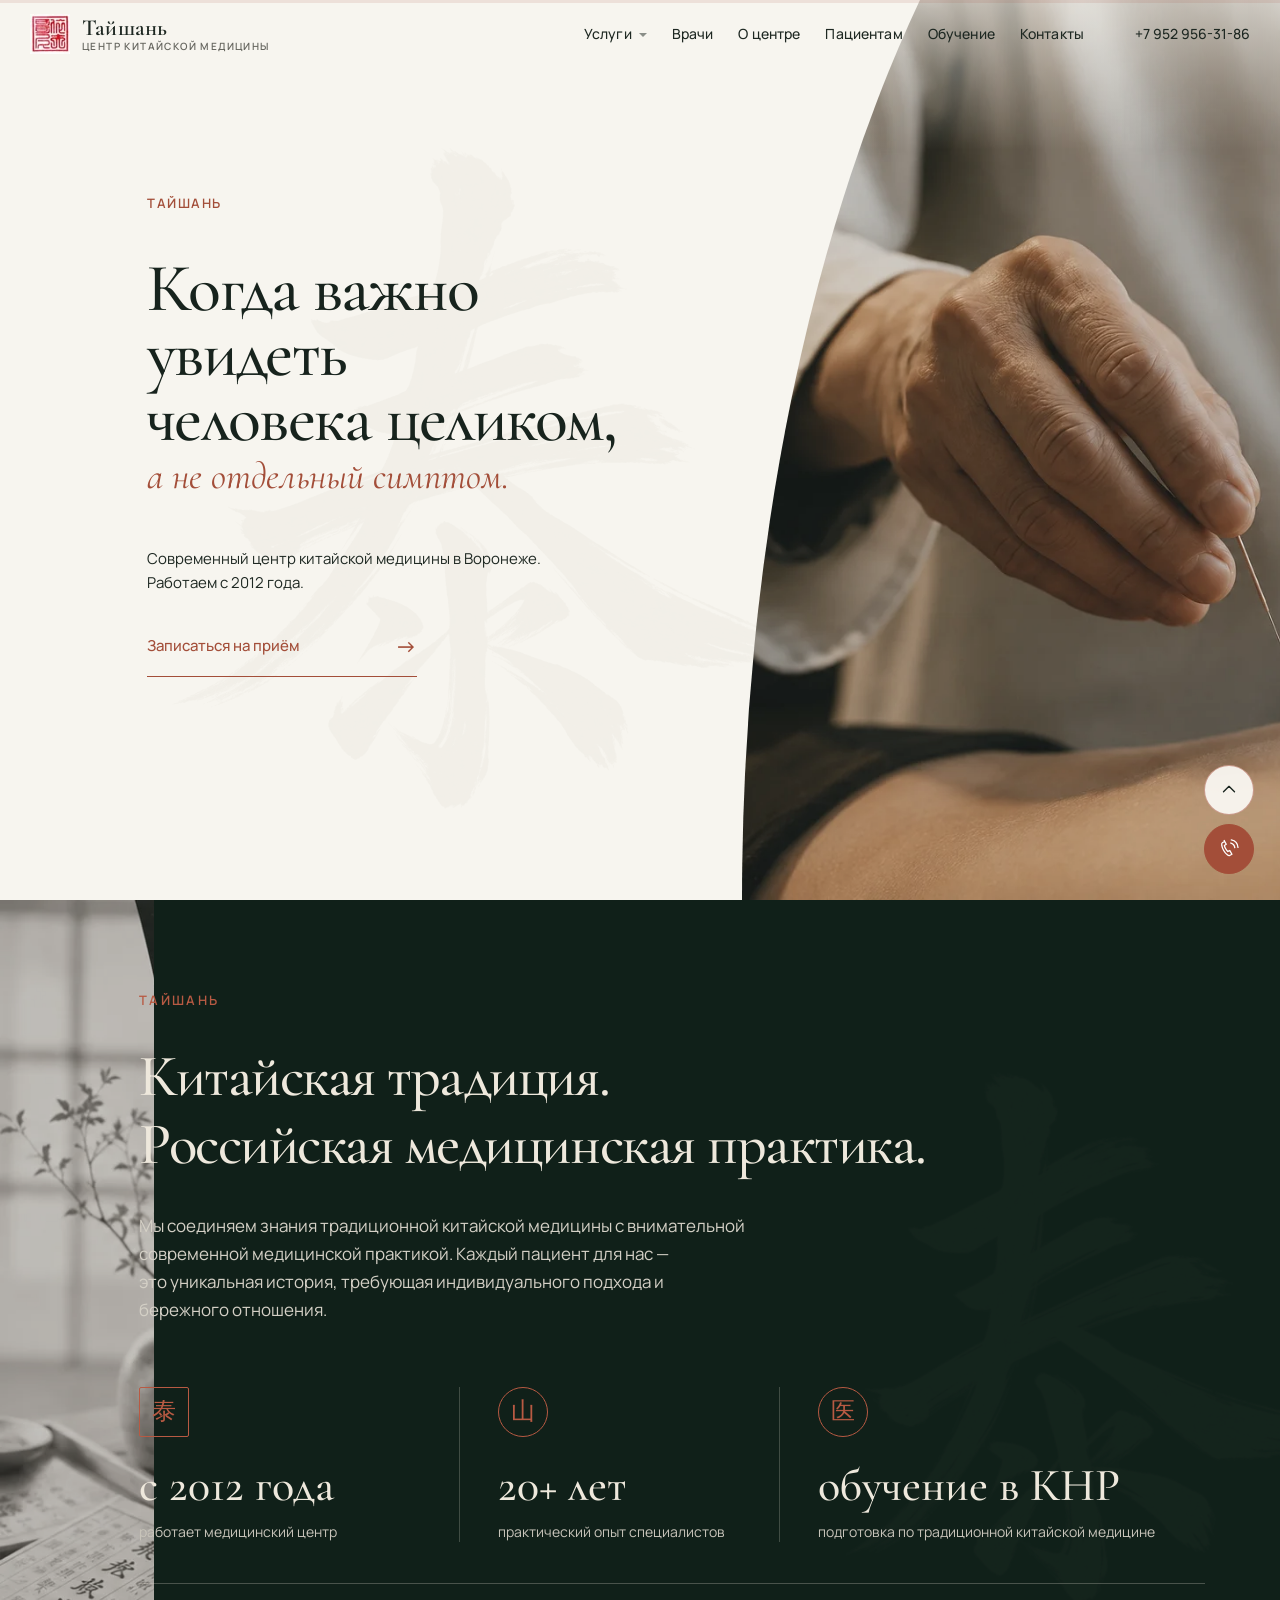
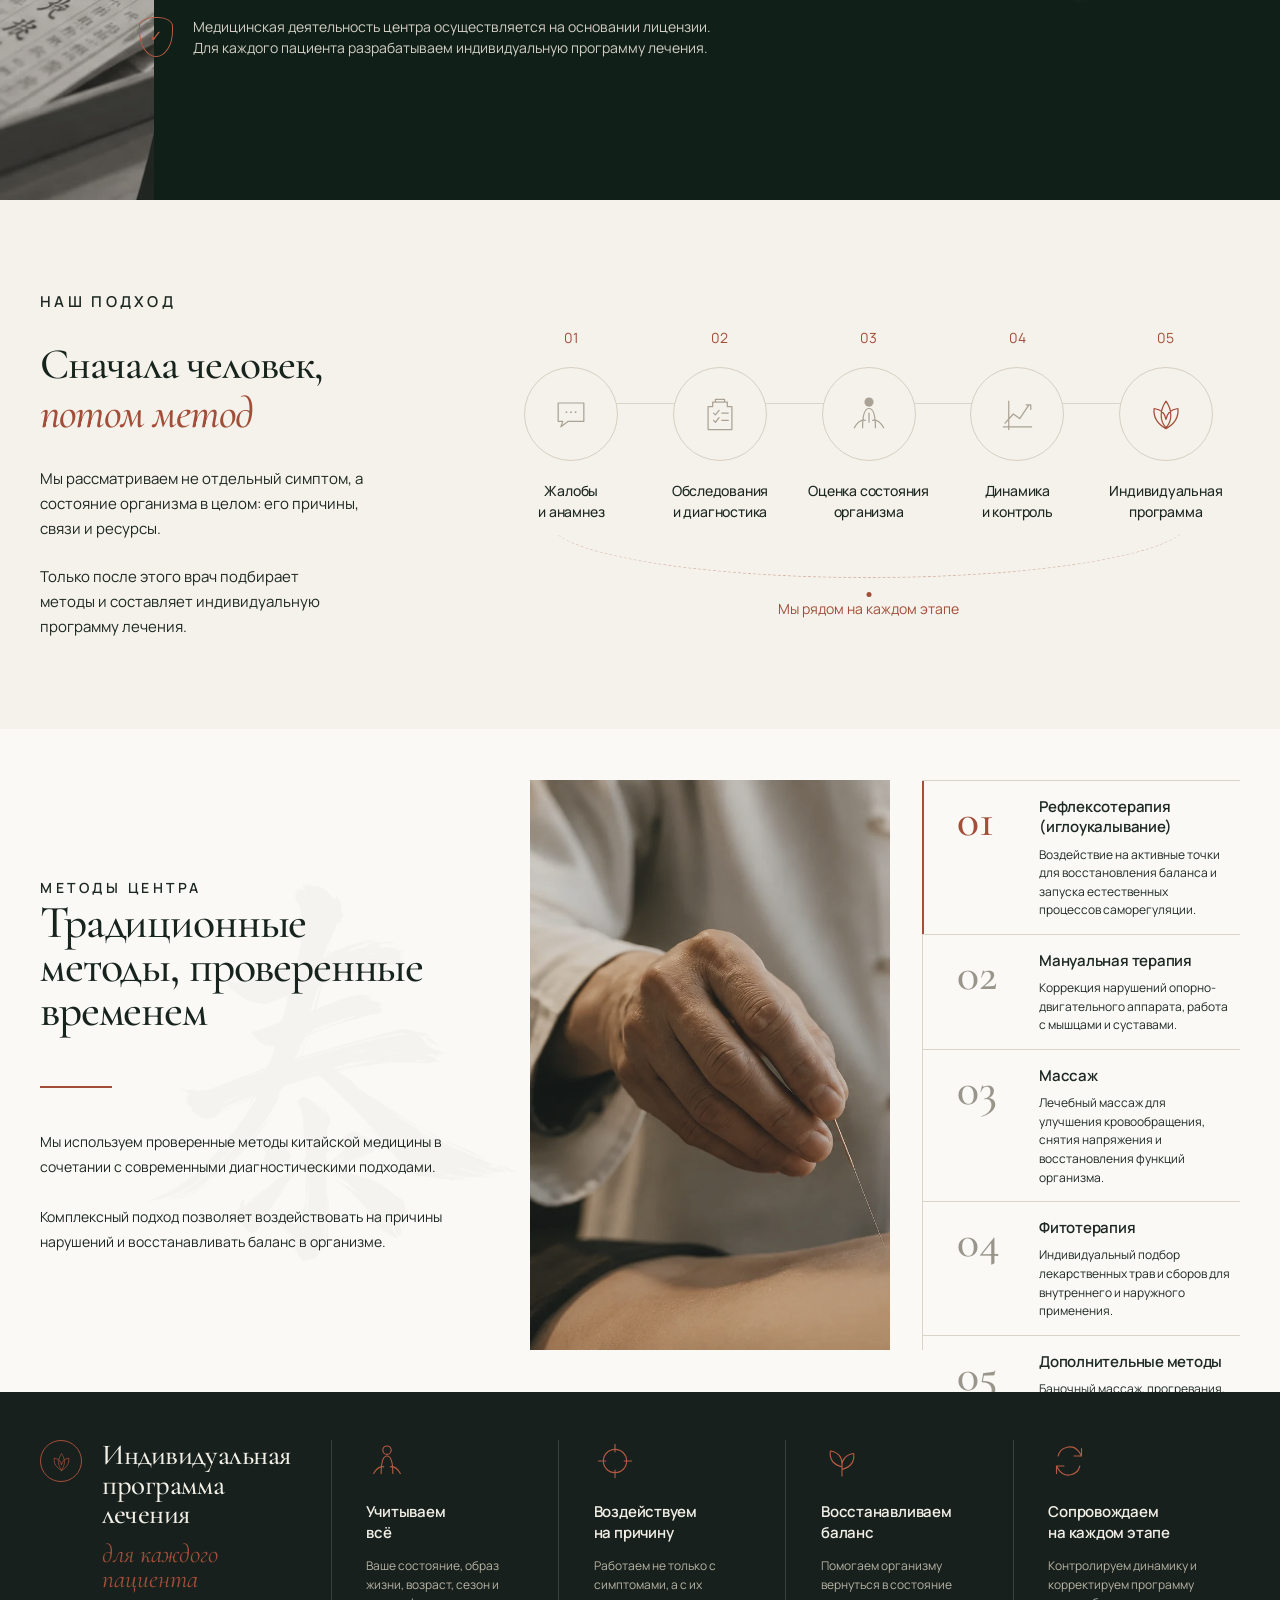
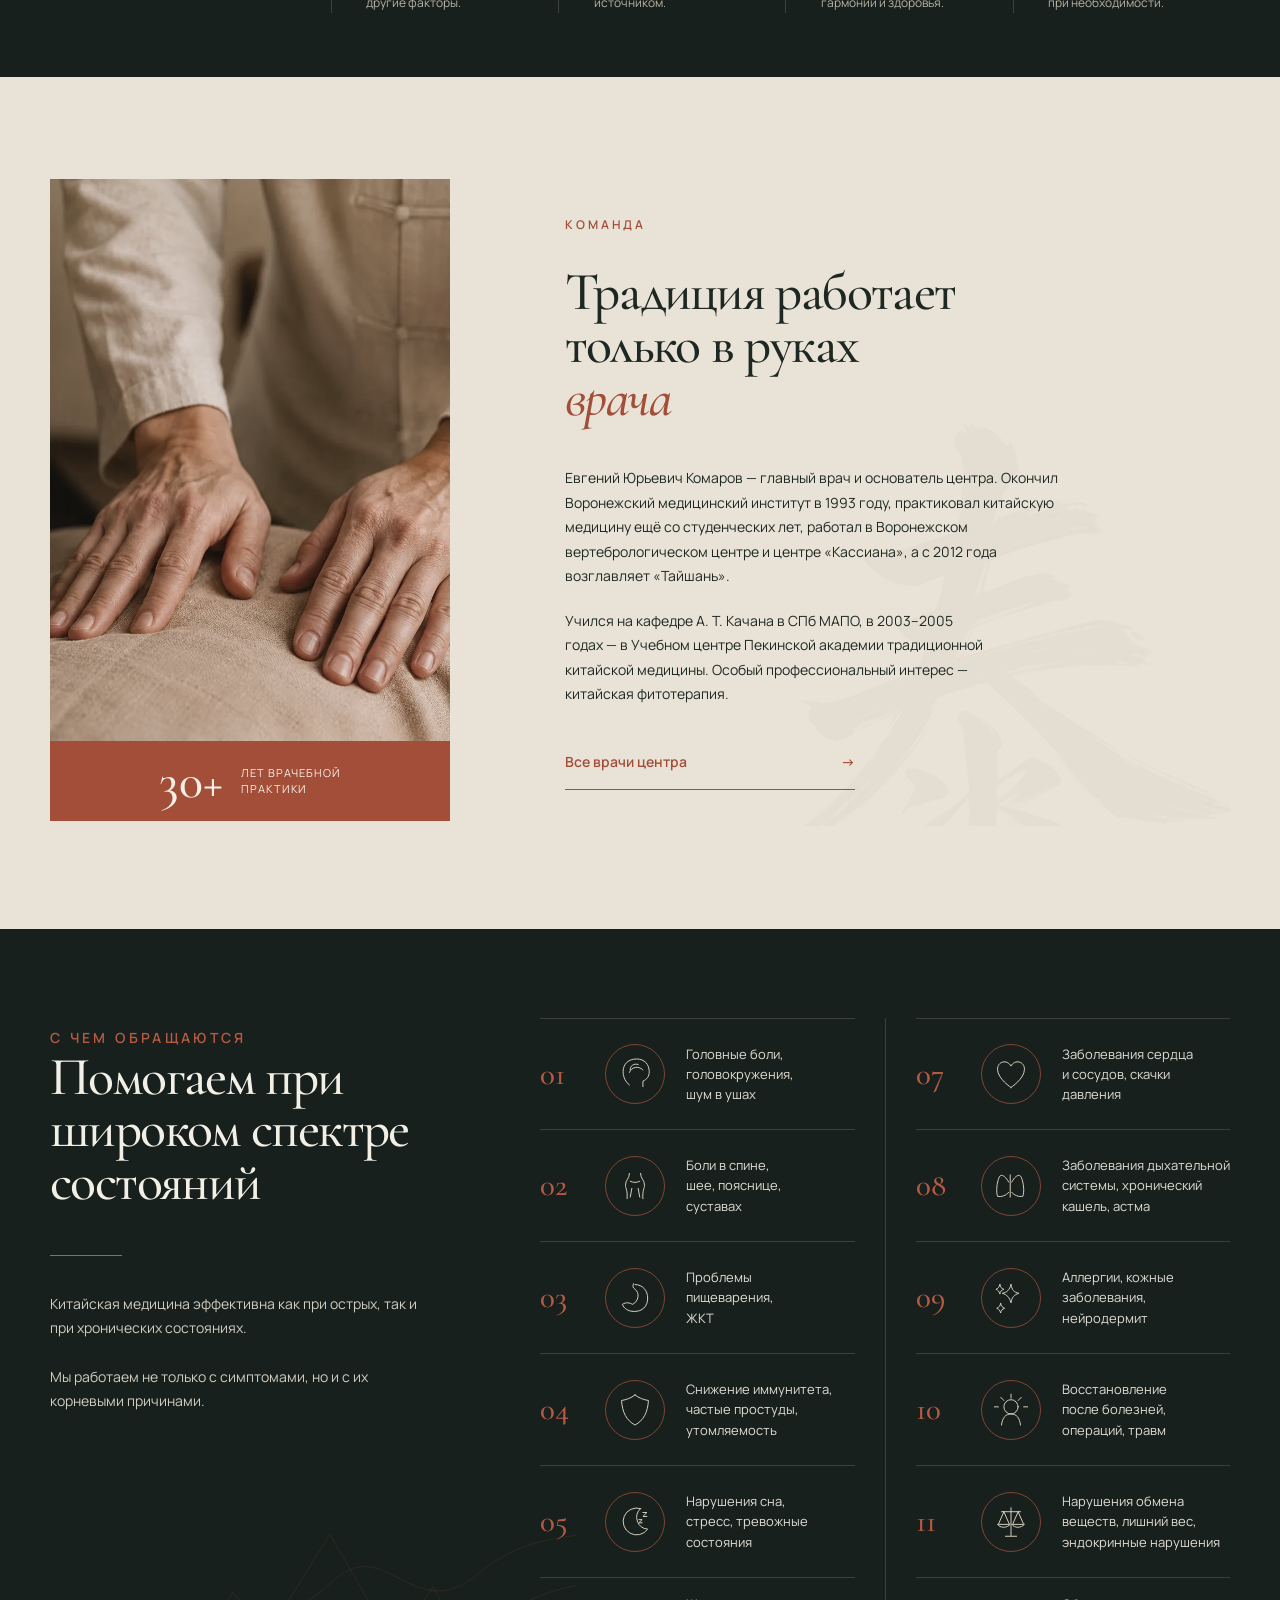
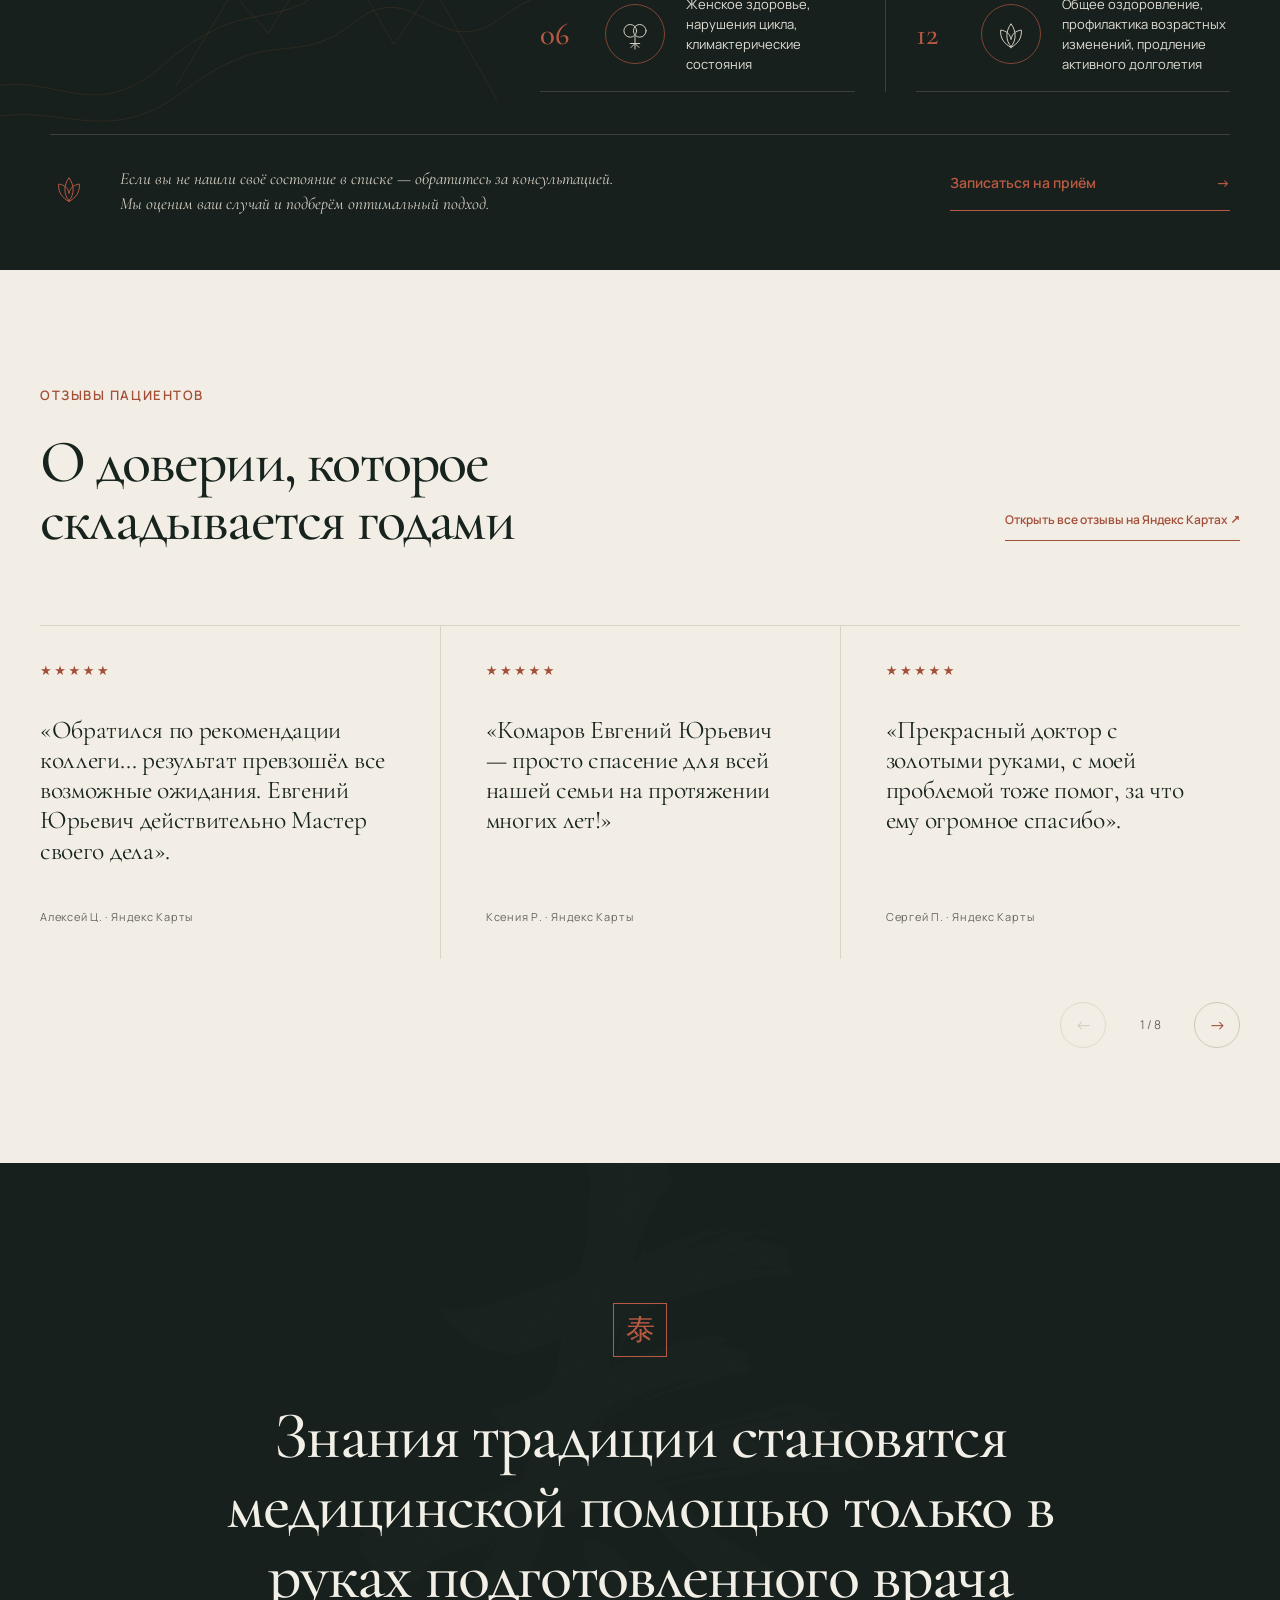
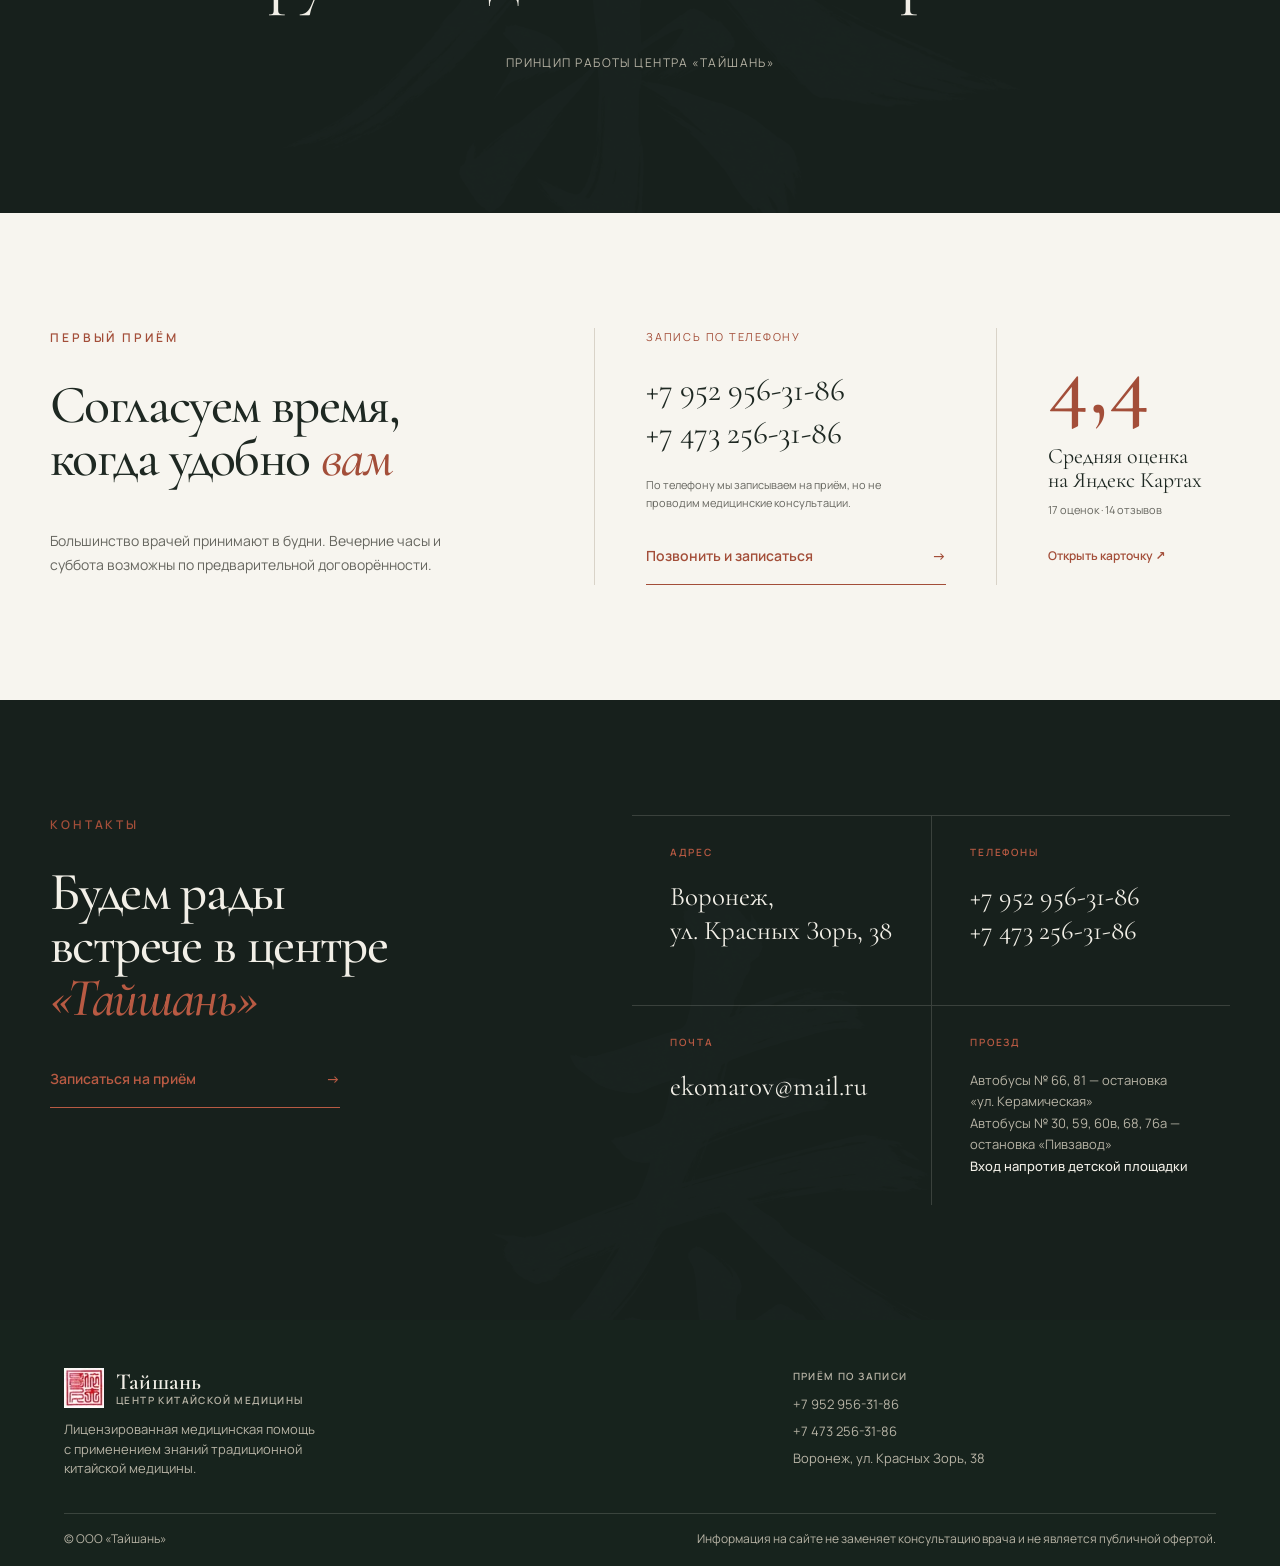
==== commit a1e7faff: "Компактнее подвал, лёгкое затемнение сверху на фото героя Co-Authored-By: Claude Sonnet 5 <noreply@a" ====
--- a/index.html
+++ b/index.html
@@ -225,8 +225,7 @@
           <div><small>Адрес</small><p>Воронеж,<br>ул. Красных Зорь, 38</p></div>
           <div><small>Телефоны</small><a href="tel:+79529563186">+7 952 956-31-86</a><a href="tel:+74732563186">+7 473 256-31-86</a></div>
           <div><small>Почта</small><a href="mailto:ekomarov@mail.ru">ekomarov@mail.ru</a></div>
-          <div><small>Приём</small><p>По предварительной записи.<br>Консультации по телефону не проводятся.</p></div>
-          <div class="contacts-route"><small>Проезд</small><p><span>Автобусы № 66, 81 — остановка «ул. Керамическая»</span><span>Автобусы № 30, 59, 60в, 68, 76а — остановка «Пивзавод»</span><strong>Вход напротив детской площадки</strong></p></div>
+          <div><small>Проезд</small><p>Автобусы № 66, 81 — остановка «ул. Керамическая»<br>Автобусы № 30, 59, 60в, 68, 76а — остановка «Пивзавод»<br><strong>Вход напротив детской площадки</strong></p></div>
         </div>
       </div>
     </section>
--- a/styles.css
+++ b/styles.css
@@ -348,6 +348,17 @@
   margin: 0;
   overflow: hidden;
   clip-path: ellipse(120% 145% at 120% 100%);
+}
+.hero-photo::after {
+  content: "";
+  position: absolute;
+  z-index: 1;
+  top: 0;
+  right: 0;
+  left: 0;
+  height: 150px;
+  background: linear-gradient(180deg, rgba(247, 245, 239, .62) 0%, rgba(247, 245, 239, .24) 58%, rgba(247, 245, 239, 0) 100%);
+  pointer-events: none;
 }
 .hero-photo img {
   width: 100%;
@@ -578,10 +589,7 @@
 .contacts-details small { display: block; margin-bottom: 20px; color: var(--dark-accent); font-size: 10px; font-weight: 600; letter-spacing: .18em; text-transform: uppercase; }
 .contacts-details p, .contacts-details a { display: block; margin: 0; color: var(--dark-text); font-family: var(--serif); font-size: clamp(23px, 2.1vw, 32px); line-height: 1.25; }
 .contacts-details > div:last-child p { color: var(--dark-text-soft); font-family: var(--sans); font-size: 13px; line-height: 1.65; }
-.contacts-details .contacts-route { grid-column: 1 / -1; min-height: 0; }
-.contacts-details .contacts-route p { display: grid; grid-template-columns: repeat(2, minmax(0, 1fr)); gap: 10px 34px; color: var(--dark-text-soft); font-family: var(--sans); font-size: 13px; line-height: 1.6; }
-.contacts-details .contacts-route span { display: block; }
-.contacts-details .contacts-route strong { grid-column: 1 / -1; margin-top: 8px; color: var(--dark-text); font-weight: 500; }
+.contacts-details > div:last-child strong { color: var(--dark-text); font-weight: 500; }
 
 /* --- нумерованный паттерн: номер + заголовок + линия + текст --- */
 .numbered { display: grid; gap: clamp(20px, 2.4vw, 32px); }
@@ -700,6 +708,8 @@
 .activity-list, .visit-steps { display: grid; grid-template-columns: repeat(2, 1fr); }
 .activity-list article { min-height: 230px; padding: 30px clamp(22px, 3vw, 46px); border-top: 1px solid var(--line); }
 .activity-list article:nth-child(even) { border-left: 1px solid var(--line); }
+.activity-more { display: inline-block; margin-top: 14px; color: var(--terra); font-size: 13px; font-weight: 600; }
+.activity-more:hover { color: var(--terra-hover); }
 .activity-list span, .visit-steps article > span { display: block; margin-bottom: 32px; color: var(--terra); font-family: var(--serif); font-size: 26px; }
 .activity-list h3 { margin: 0 0 14px; font-size: 25px; }
 .activity-list p { margin: 0; color: var(--ink-soft); font-size: 13px; line-height: 1.65; }
@@ -923,13 +933,13 @@
 .map-embed { width: 100%; aspect-ratio: 4 / 3; border: 0; background: var(--ornament); filter: grayscale(1) contrast(.92); }
 
 /* --- подвал --- */
-.site-footer { padding: clamp(56px, 7vw, 88px) 0 28px; background: var(--graphite); color: var(--dark-text-soft); }
-.footer-grid { display: grid; grid-template-columns: minmax(0, 1.6fr) minmax(0, 1fr); gap: clamp(28px, 6vw, 80px); align-items: start; }
+.site-footer { padding: clamp(34px, 4vw, 48px) 0 18px; background: var(--graphite); color: var(--dark-text-soft); }
+.footer-grid { display: grid; grid-template-columns: minmax(0, 1.6fr) minmax(0, 1fr); gap: clamp(24px, 4vw, 56px); align-items: start; }
 .site-footer .brand-text strong { color: var(--dark-text); }
 .site-footer .brand-text span { color: var(--dark-text-soft); }
-.footer-brand p { margin-top: 18px; max-width: 32ch; font-size: 14px; }
-.footer-title { margin-bottom: 16px; color: var(--dark-text-soft); font-size: 11px; font-weight: 600; letter-spacing: 0.14em; text-transform: uppercase; }
-.footer-links { display: grid; gap: 10px; font-size: 14px; }
+.footer-brand p { margin: 12px 0 0; max-width: 38ch; font-size: 13px; line-height: 1.5; }
+.footer-title { margin: 0 0 10px; color: var(--dark-text-soft); font-size: 10px; font-weight: 600; letter-spacing: 0.14em; text-transform: uppercase; }
+.footer-links { display: grid; gap: 6px; font-size: 13px; }
 .footer-links a:hover, .footer-links span { color: inherit; }
 .footer-links a:hover { color: var(--dark-accent); }
 .footer-bottom {
@@ -937,8 +947,8 @@
   flex-wrap: wrap;
   justify-content: space-between;
   gap: 12px;
-  margin-top: clamp(40px, 5vw, 56px);
-  padding-top: 24px;
+  margin-top: clamp(24px, 3vw, 34px);
+  padding-top: 15px;
   border-top: 1px solid var(--line-dark);
   font-size: 12px;
 }
@@ -1139,7 +1149,9 @@
   .direction-card:nth-child(even) { padding-left: 0; border-left: 0; }
   .doc-grid { grid-template-columns: 1fr; }
   .timeline-item { grid-template-columns: 64px 1fr; gap: 18px; }
-  .footer-grid { grid-template-columns: 1fr; }
+  .site-footer { padding: 32px 0 16px; }
+  .footer-grid { grid-template-columns: 1fr; gap: 22px; }
+  .footer-bottom { margin-top: 22px; padding-top: 14px; font-size: 11px; line-height: 1.45; }
   .page-hero h1 { font-size: clamp(40px, 12vw, 54px); }
   .service-cards { grid-template-columns: 1fr; }
   .hero { min-height: auto; }
@@ -1246,8 +1258,6 @@
   .contacts-details > div { min-height: 0; padding: 26px 0; }
   .contacts-details > div:nth-child(even) { border-left: 0; }
   .contacts-details p, .contacts-details a { font-size: 27px; }
-  .contacts-details .contacts-route p { display: block; font-size: 13px; }
-  .contacts-details .contacts-route span + span, .contacts-details .contacts-route strong { display: block; margin-top: 12px; }
   .reviews.section { padding: 72px 20px; }
   .reviews .section-heading { margin-bottom: 52px; }
   .reviews .section-heading h2 { font-size: clamp(43px, 12vw, 56px); }
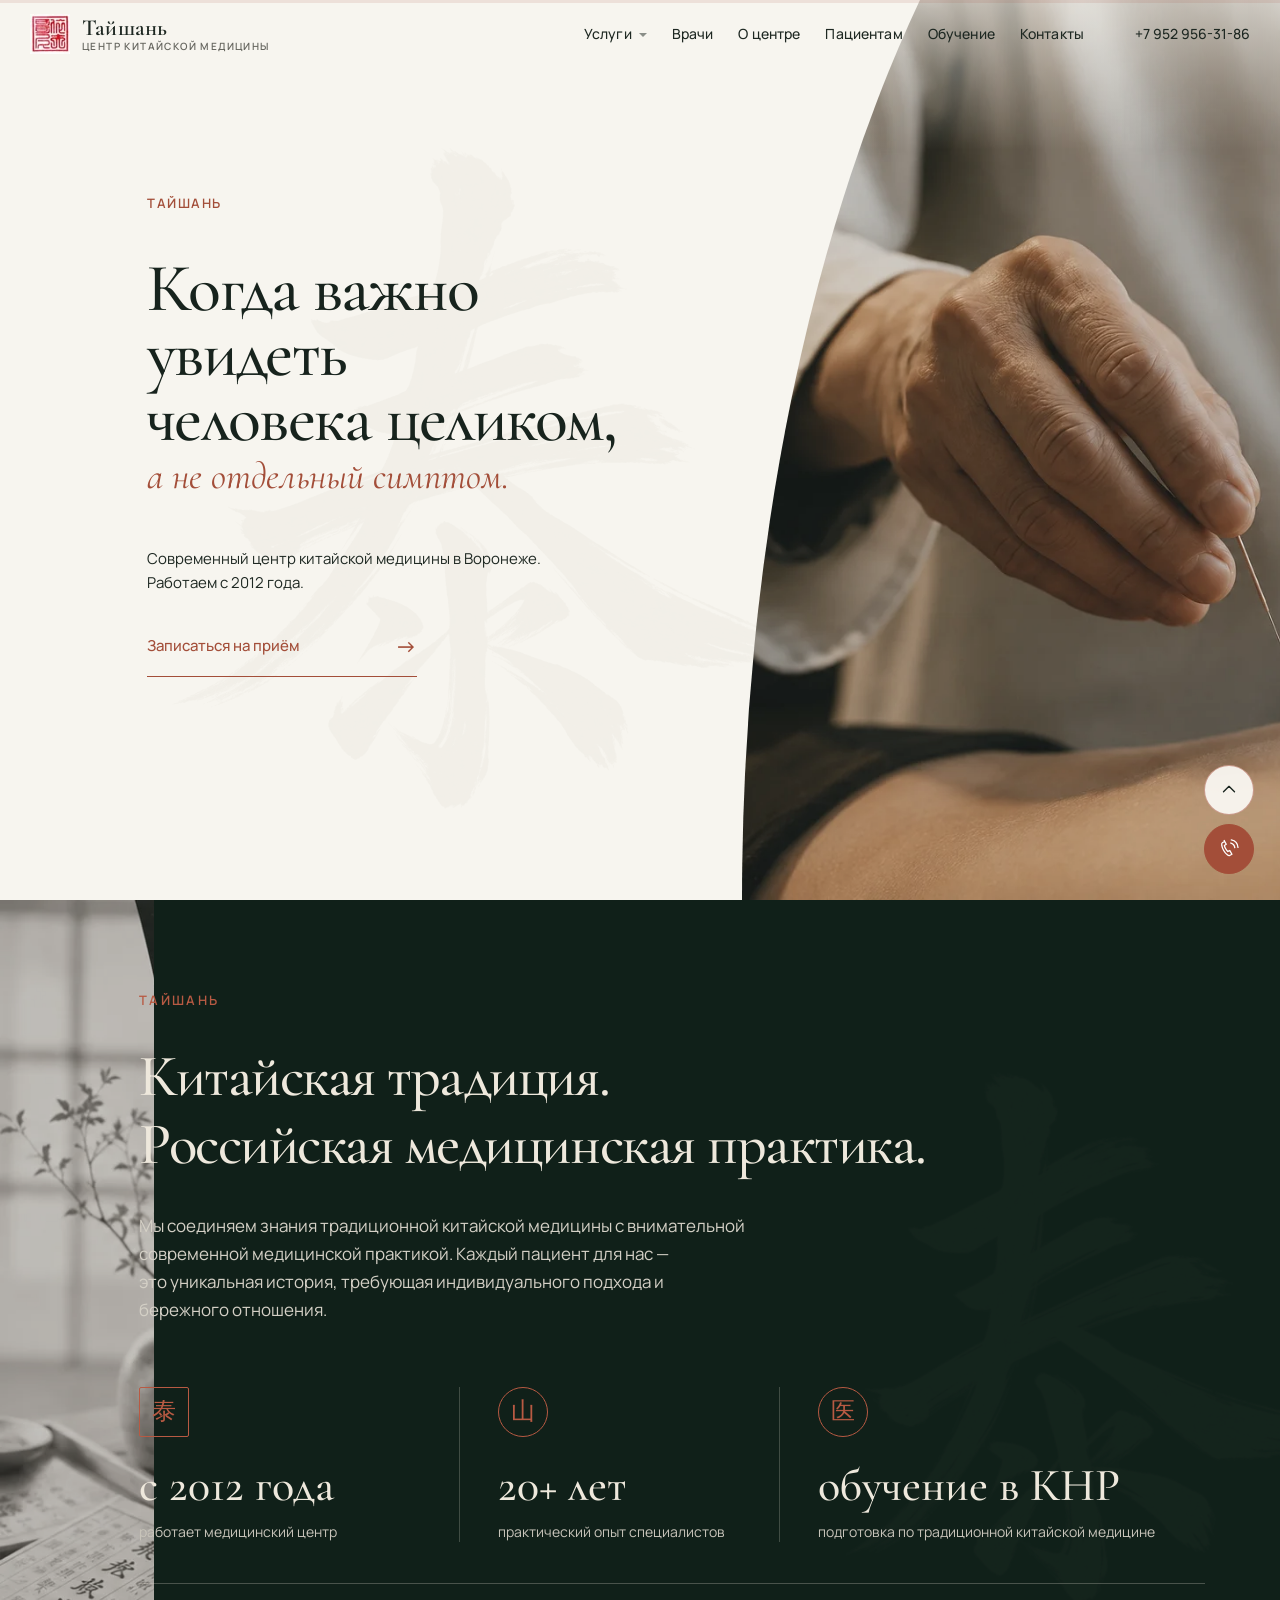
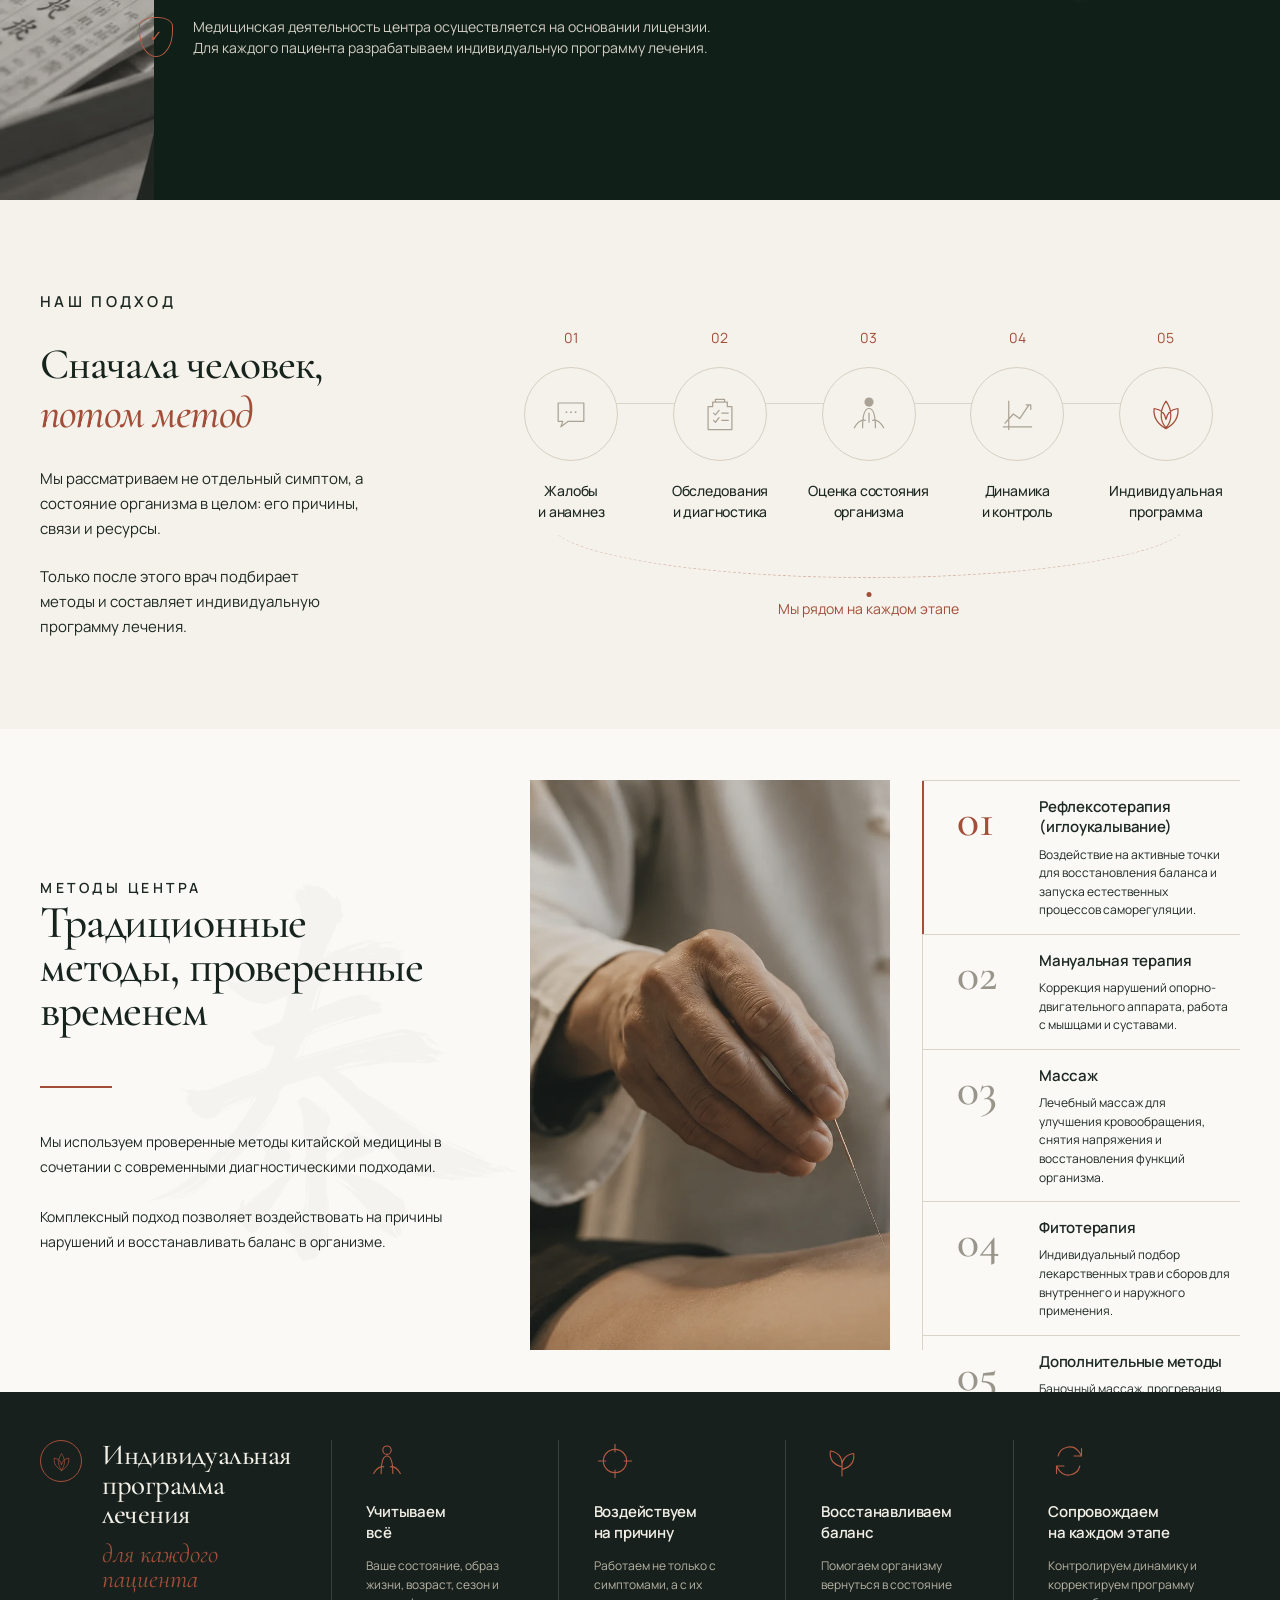
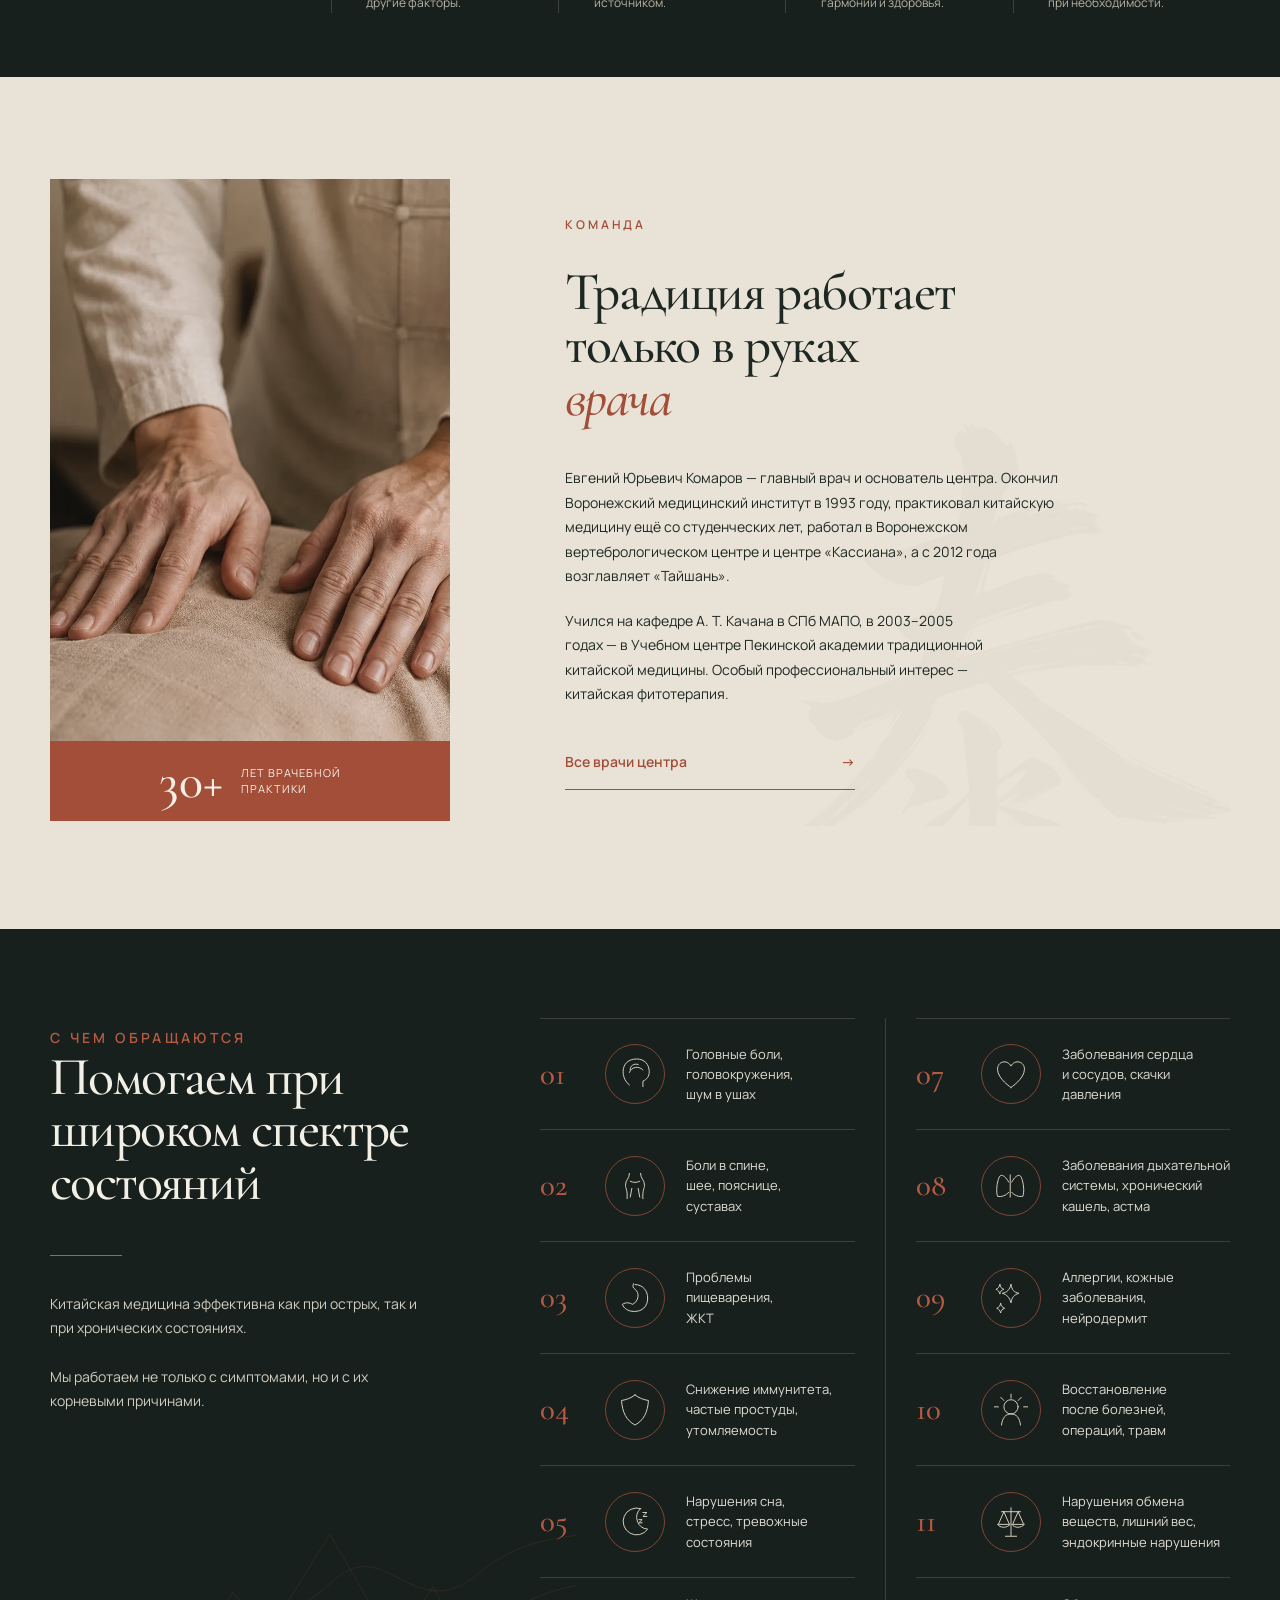
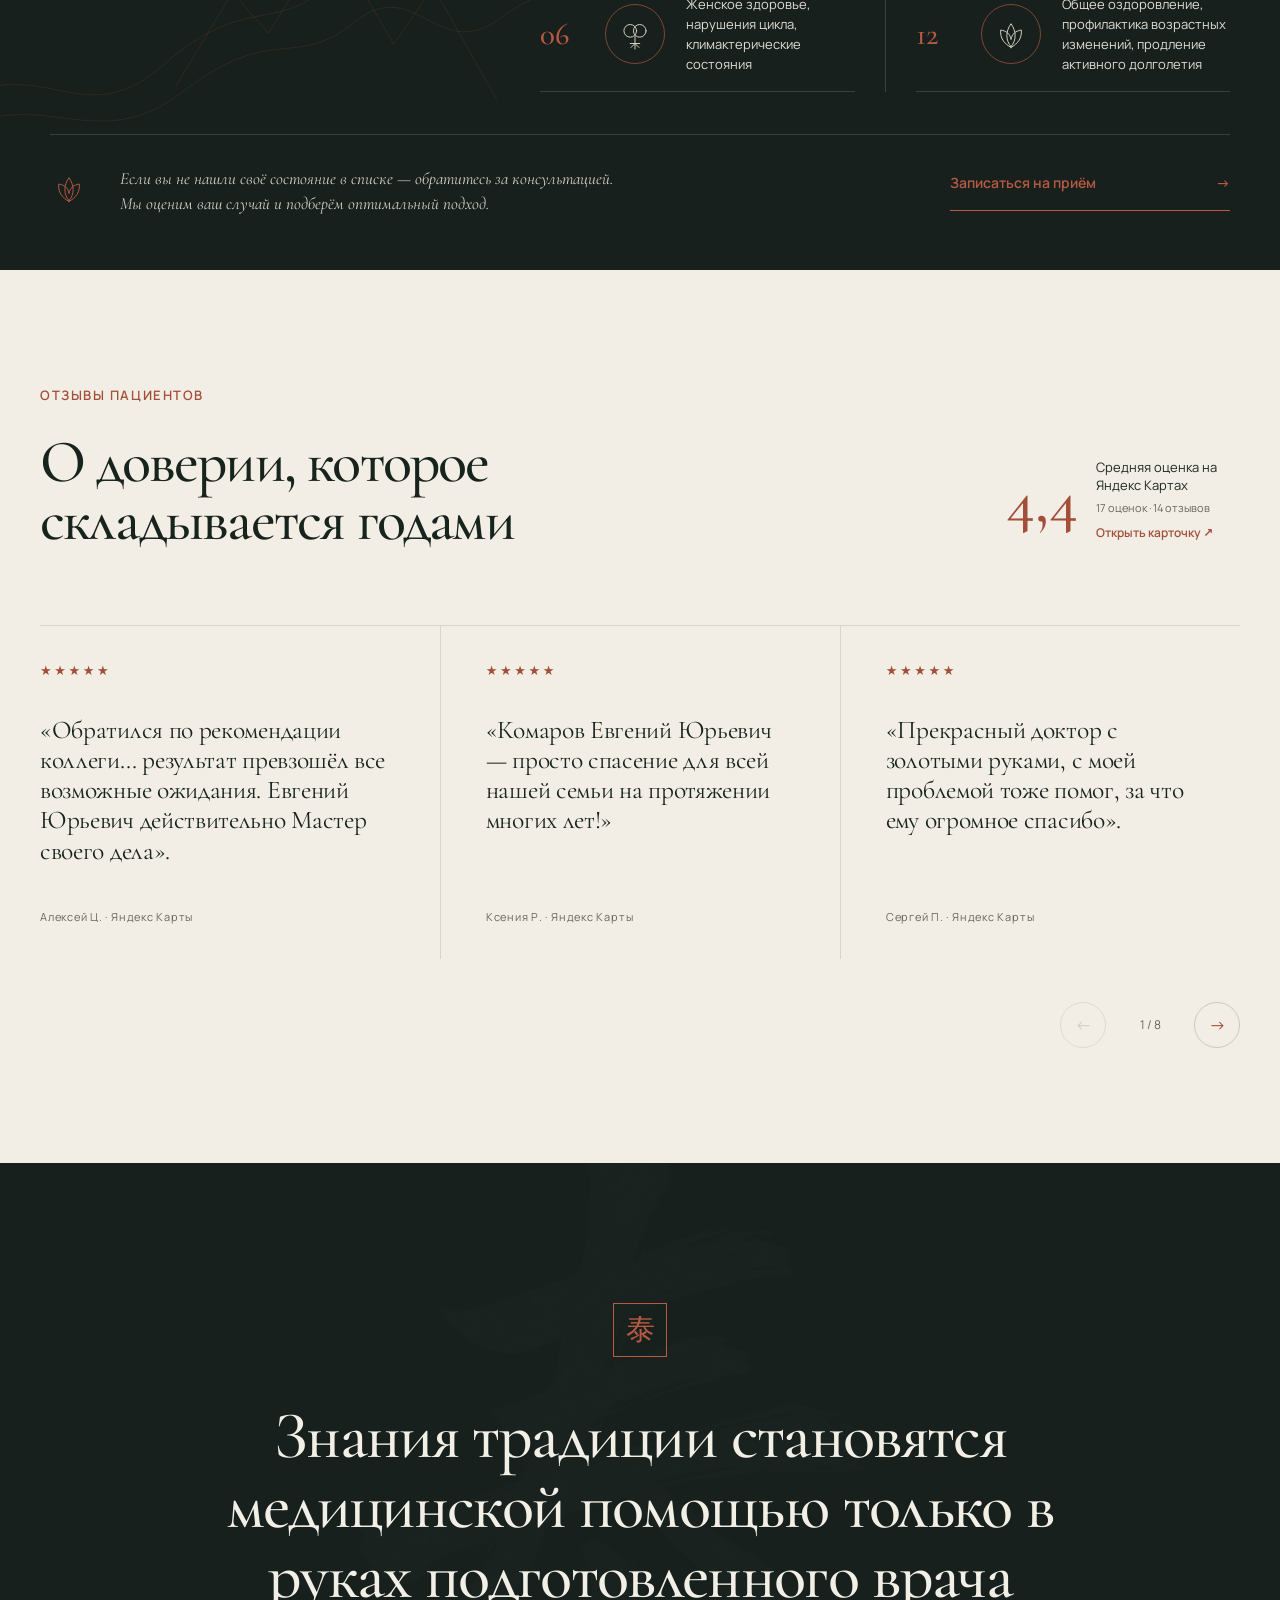
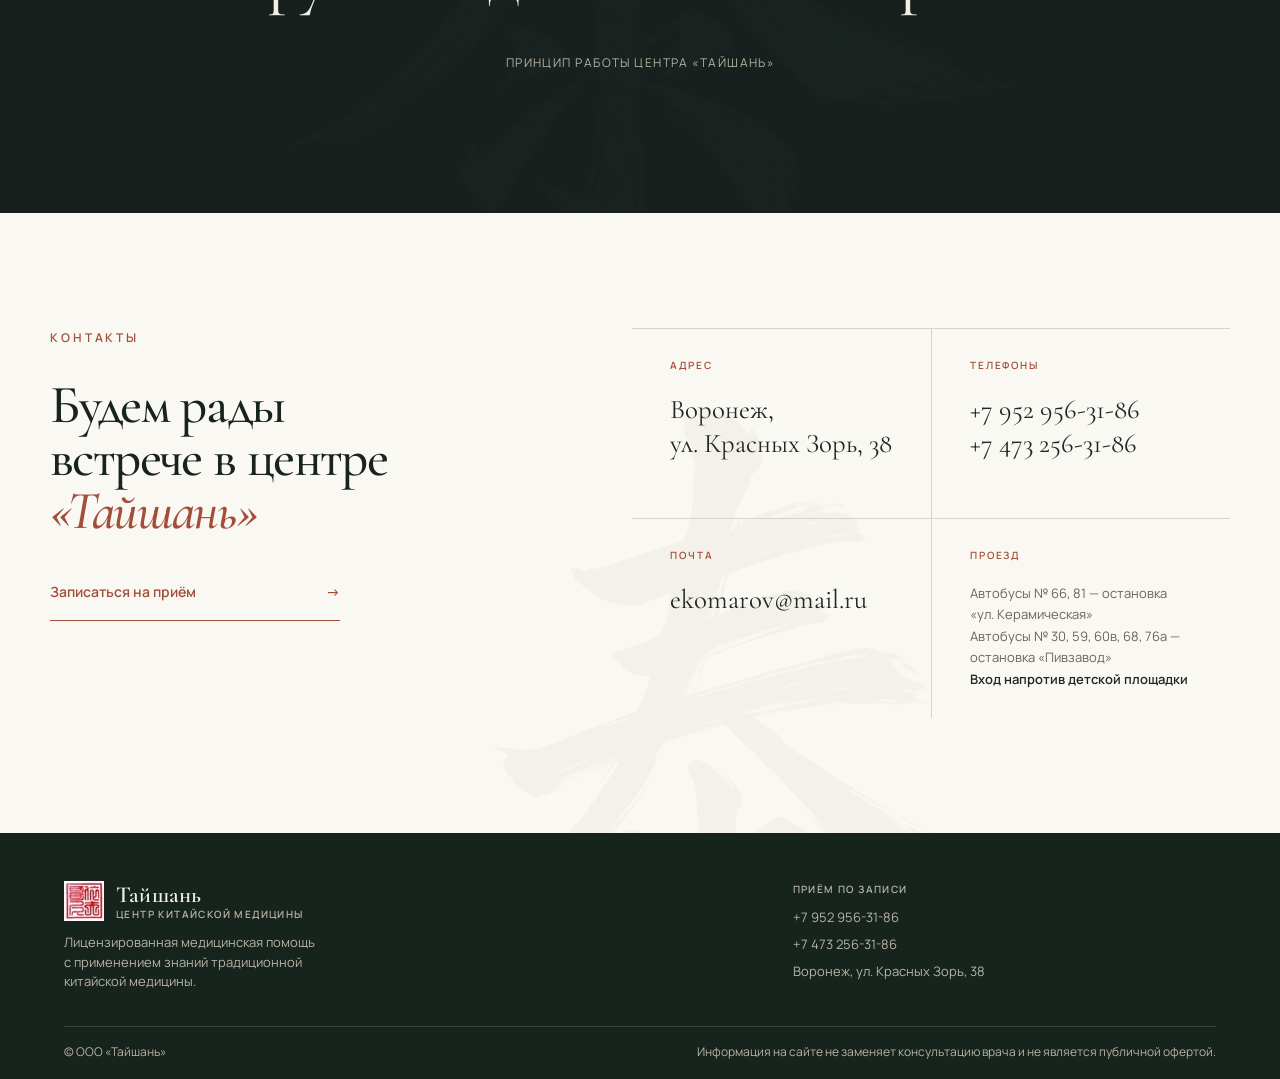
==== commit ae4c1501: "Врачи — полные биографии; главная: рейтинг к отзывам, убран «Первый приём», контакты на светлом фоне" ====
--- a/index.html
+++ b/index.html
@@ -183,7 +183,10 @@
     <section class="section reviews" id="reviews">
       <div class="section-heading" data-reveal>
         <div><p class="eyebrow">Отзывы пациентов</p><h2>О доверии, которое<br>складывается годами</h2></div>
-        <a class="source-link" href="https://yandex.ru/maps/org/tayshan/205154627418/reviews/" target="_blank" rel="noopener">Открыть все отзывы на Яндекс Картах ↗</a>
+        <div class="reviews-rating">
+          <strong>4,4</strong>
+          <div><p>Средняя оценка на Яндекс Картах</p><span>17 оценок · 14 отзывов</span><a href="https://yandex.ru/maps/org/tayshan/205154627418/" target="_blank" rel="noopener">Открыть карточку ↗</a></div>
+        </div>
       </div>
       <div class="review-viewport" data-reveal aria-label="Отзывы пациентов" tabindex="0">
         <div class="review-track">
@@ -209,18 +212,10 @@
       </figure>
     </section>
 
-    <section class="booking-screen" id="booking">
-      <div class="booking-screen-inner">
-        <div class="booking-heading" data-reveal><p class="screen-kicker">Первый приём</p><h2>Согласуем время,<br>когда удобно <em>вам</em></h2><p>Большинство врачей принимают в будни. Вечерние часы и суббота возможны по предварительной договорённости.</p></div>
-        <div class="booking-action" data-reveal><span>Запись по телефону</span><a href="tel:+79529563186">+7 952 956-31-86</a><a href="tel:+74732563186">+7 473 256-31-86</a><small>По телефону мы записываем на приём, но не проводим медицинские консультации.</small><a class="editorial-link" href="tel:+79529563186"><span>Позвонить и записаться</span><span aria-hidden="true">→</span></a></div>
-        <div class="booking-rating" data-reveal><strong>4,4</strong><p>Средняя оценка<br>на Яндекс Картах</p><span>17 оценок · 14 отзывов</span><a href="https://yandex.ru/maps/org/tayshan/205154627418/" target="_blank" rel="noopener">Открыть карточку ↗</a></div>
-      </div>
-    </section>
-
     <section class="contacts-screen" id="contacts">
       <img class="contacts-symbol" src="assets/images/hero-calligraphy.webp" alt="" aria-hidden="true">
       <div class="contacts-screen-inner">
-        <div class="contacts-heading" data-reveal><p class="screen-kicker">Контакты</p><h2>Будем рады<br>встрече в центре<br><em>«Тайшань»</em></h2><a class="editorial-link editorial-link--light" href="tel:+79529563186"><span>Записаться на приём</span><span aria-hidden="true">→</span></a></div>
+        <div class="contacts-heading" data-reveal><p class="screen-kicker">Контакты</p><h2>Будем рады<br>встрече в центре<br><em>«Тайшань»</em></h2><a class="editorial-link" href="tel:+79529563186"><span>Записаться на приём</span><span aria-hidden="true">→</span></a></div>
         <div class="contacts-details" data-reveal>
           <div><small>Адрес</small><p>Воронеж,<br>ул. Красных Зорь, 38</p></div>
           <div><small>Телефоны</small><a href="tel:+79529563186">+7 952 956-31-86</a><a href="tel:+74732563186">+7 473 256-31-86</a></div>
--- a/styles.css
+++ b/styles.css
@@ -563,6 +563,12 @@
 .reviews .section-heading h2 { max-width: 820px; margin: 0; color: var(--graphite); font-size: clamp(52px, 4.7vw, 74px); font-weight: 500; line-height: .96; letter-spacing: -.03em; }
 .reviews .eyebrow { margin-bottom: 27px; }
 .source-link { flex: none; margin-bottom: 7px; padding-bottom: 11px; border-bottom: 1px solid var(--terra); color: var(--terra); font-size: 12px; font-weight: 600; }
+.reviews-rating { flex: none; display: flex; align-items: center; gap: 18px; margin-bottom: 6px; }
+.reviews-rating > strong { color: var(--terra); font-family: var(--serif); font-size: clamp(52px, 5vw, 68px); font-weight: 500; line-height: .8; }
+.reviews-rating > div { display: grid; gap: 4px; }
+.reviews-rating p { margin: 0; color: var(--ink); font-size: 13px; line-height: 1.35; max-width: 18ch; }
+.reviews-rating span { color: var(--ink-soft); font-size: 11px; }
+.reviews-rating a { margin-top: 3px; color: var(--terra); font-size: 12px; font-weight: 600; }
 .review-viewport { overflow: hidden; outline: none; }
 .review-viewport:focus-visible { outline: 2px solid var(--terra); outline-offset: 8px; }
 .review-track { display: flex; gap: 0; transition: transform .55s cubic-bezier(.22,.61,.36,1); will-change: transform; }
@@ -577,19 +583,20 @@
 .review-controls button:disabled { color: #b8b1a6; cursor: default; opacity: .55; }
 .review-status { min-width: 52px; color: var(--ink-soft); font-size: 12px; text-align: center; }
 
-.contacts-screen { position: relative; overflow: hidden; padding: clamp(90px, 9vw, 140px) 0; background: var(--dark); color: var(--dark-text); }
-.contacts-symbol { position: absolute; left: 30%; bottom: -38%; width: min(720px, 55vw); max-width: none; opacity: .025; filter: invert(1); pointer-events: none; }
+.contacts-screen { position: relative; overflow: hidden; padding: clamp(90px, 9vw, 140px) 0; background: var(--paper-soft); color: var(--ink); }
+.contacts-symbol { position: absolute; left: 30%; bottom: -38%; width: min(720px, 55vw); max-width: none; opacity: .05; pointer-events: none; }
 .contacts-screen-inner { position: relative; z-index: 1; display: grid; grid-template-columns: .95fr 1.25fr; gap: clamp(80px, 10vw, 170px); width: min(1400px, calc(100% - 100px)); margin: 0 auto; }
-.contacts-heading h2 { color: var(--dark-text); }
-.contacts-heading h2 em { color: var(--dark-accent); }
+.contacts-heading h2 { color: var(--graphite); }
+.contacts-heading h2 em { color: var(--terra); }
 .editorial-link--light { color: var(--dark-accent); border-color: var(--dark-accent); }
 .contacts-details { display: grid; grid-template-columns: repeat(2, 1fr); align-content: start; }
-.contacts-details > div { min-height: 190px; padding: 28px clamp(24px, 3vw, 48px); border-top: 1px solid var(--line-dark); }
-.contacts-details > div:nth-child(even) { border-left: 1px solid var(--line-dark); }
-.contacts-details small { display: block; margin-bottom: 20px; color: var(--dark-accent); font-size: 10px; font-weight: 600; letter-spacing: .18em; text-transform: uppercase; }
-.contacts-details p, .contacts-details a { display: block; margin: 0; color: var(--dark-text); font-family: var(--serif); font-size: clamp(23px, 2.1vw, 32px); line-height: 1.25; }
-.contacts-details > div:last-child p { color: var(--dark-text-soft); font-family: var(--sans); font-size: 13px; line-height: 1.65; }
-.contacts-details > div:last-child strong { color: var(--dark-text); font-weight: 500; }
+.contacts-details > div { min-height: 190px; padding: 28px clamp(24px, 3vw, 48px); border-top: 1px solid var(--line); }
+.contacts-details > div:nth-child(even) { border-left: 1px solid var(--line); }
+.contacts-details small { display: block; margin-bottom: 20px; color: var(--terra); font-size: 10px; font-weight: 600; letter-spacing: .18em; text-transform: uppercase; }
+.contacts-details p, .contacts-details a { display: block; margin: 0; color: var(--ink); font-family: var(--serif); font-size: clamp(23px, 2.1vw, 32px); line-height: 1.25; }
+.contacts-details a:hover { color: var(--terra); }
+.contacts-details > div:last-child p { color: var(--ink-soft); font-family: var(--sans); font-size: 13px; line-height: 1.65; }
+.contacts-details > div:last-child strong { color: var(--ink); font-weight: 600; }
 
 /* --- нумерованный паттерн: номер + заголовок + линия + текст --- */
 .numbered { display: grid; gap: clamp(20px, 2.4vw, 32px); }
@@ -725,9 +732,11 @@
 /* --- компактный блок врачей на странице «О центре» --- */
 .about-team { padding: clamp(64px, 7vw, 100px) 0; background: var(--paper-soft); }
 .about-team-inner { display: grid; grid-template-columns: minmax(0, .82fr) minmax(0, 1.55fr); gap: 0 clamp(48px, 6vw, 100px); width: min(1240px, calc(100% - 100px)); margin: 0 auto; }
+.about-team-head { position: sticky; top: 96px; align-self: start; }
 .about-team-head h2 { margin: 0; color: var(--graphite); font-size: clamp(36px, 3vw, 48px); font-weight: 500; line-height: 1; letter-spacing: -.02em; }
 .about-team-head > p { max-width: 38ch; margin: 24px 0 0; color: var(--ink-soft); font-size: 13px; line-height: 1.7; }
 .about-team-grid { display: grid; }
+.about-doc p:not(.about-doc-role) + p { margin-top: 12px; }
 .about-doc { display: grid; grid-template-columns: 72px minmax(0, 1fr); gap: 22px; align-items: start; padding: 22px 0; border-top: 1px solid var(--line); }
 .about-team-grid .about-doc:last-child { border-bottom: 1px solid var(--line); }
 .about-doc-ph { width: 72px; height: 72px; border-radius: 50%; object-fit: cover; object-position: top; background: var(--ornament); filter: saturate(.82); }
@@ -737,6 +746,7 @@
 .about-doc p:not(.about-doc-role) { margin: 0; color: var(--ink-soft); font-size: 13px; line-height: 1.6; }
 @media (max-width: 1040px) {
   .about-team-inner { grid-template-columns: 1fr; width: min(760px, calc(100% - 64px)); gap: 40px; }
+  .about-team-head { position: static; }
 }
 
 .editorial-cta { position: relative; display: grid; place-items: center; min-height: 630px; overflow: hidden; padding: 90px 20px; background: var(--dark); color: var(--dark-text); text-align: center; }
